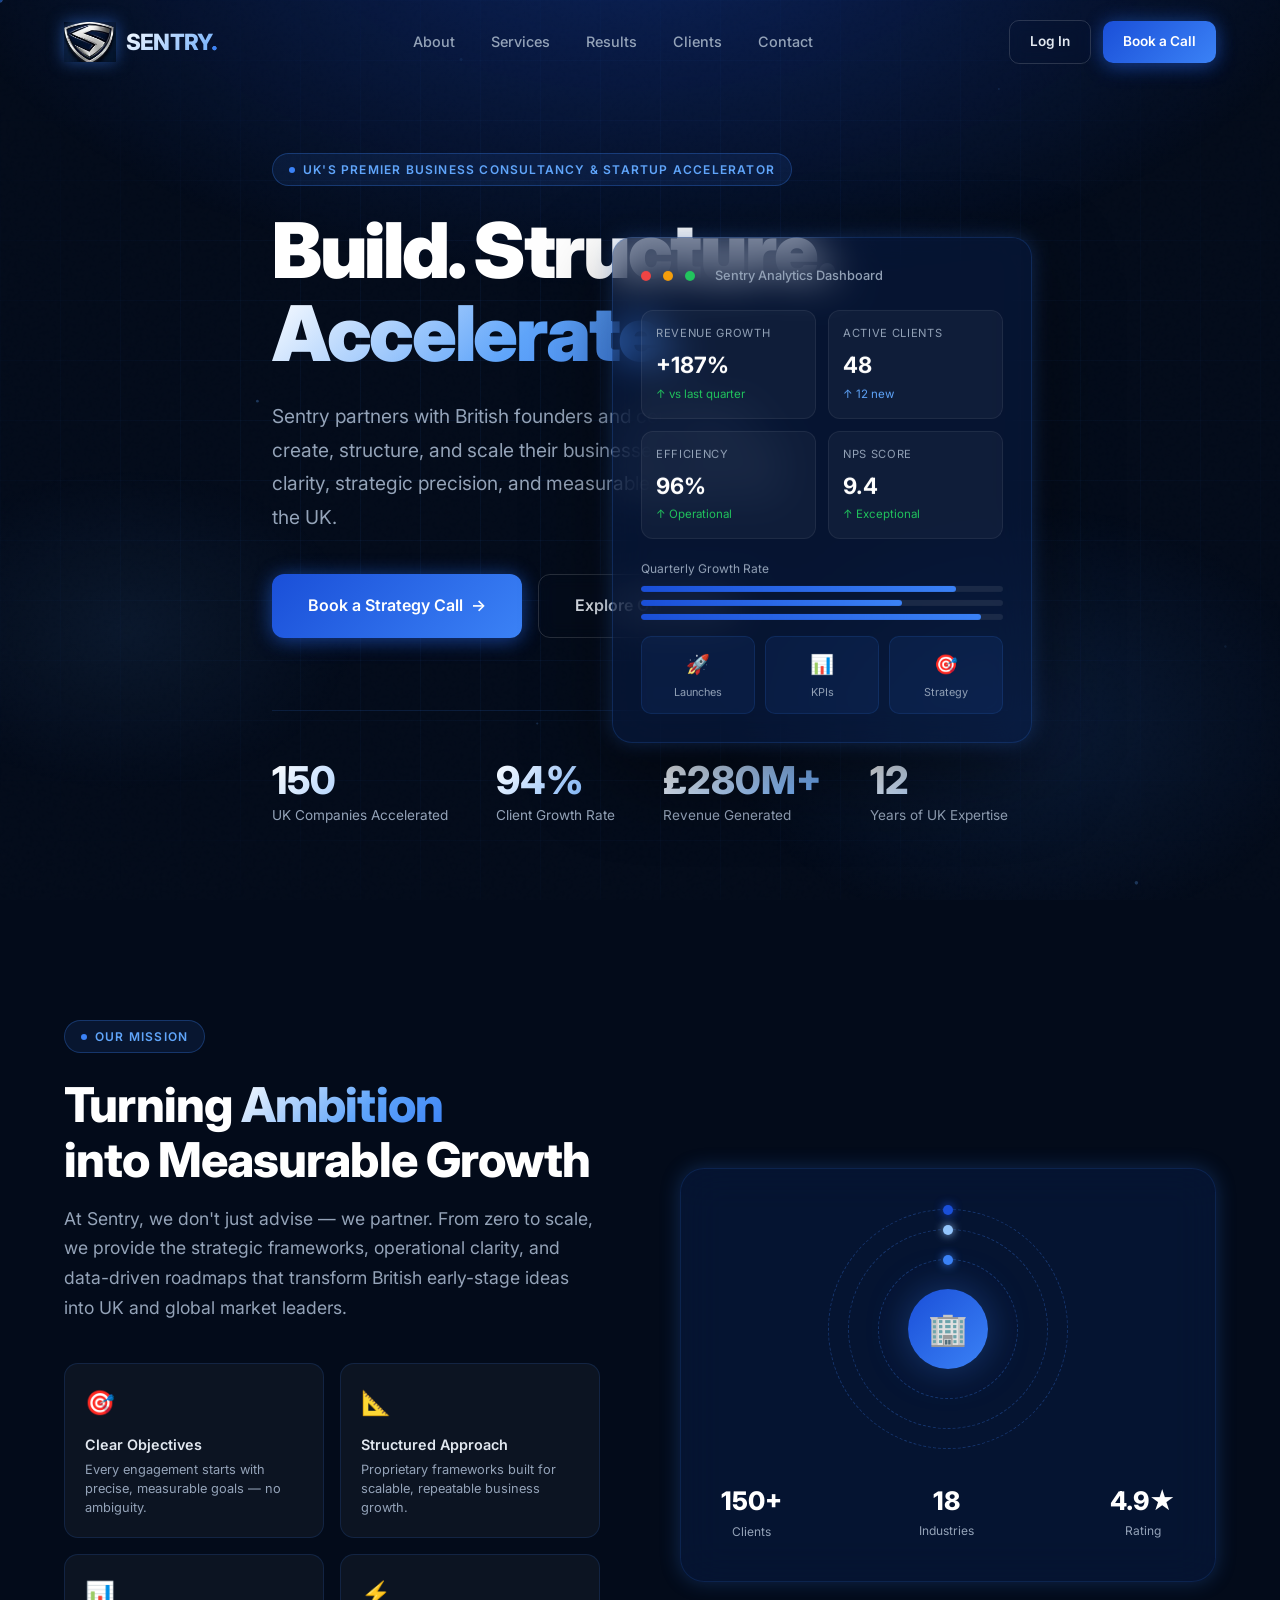
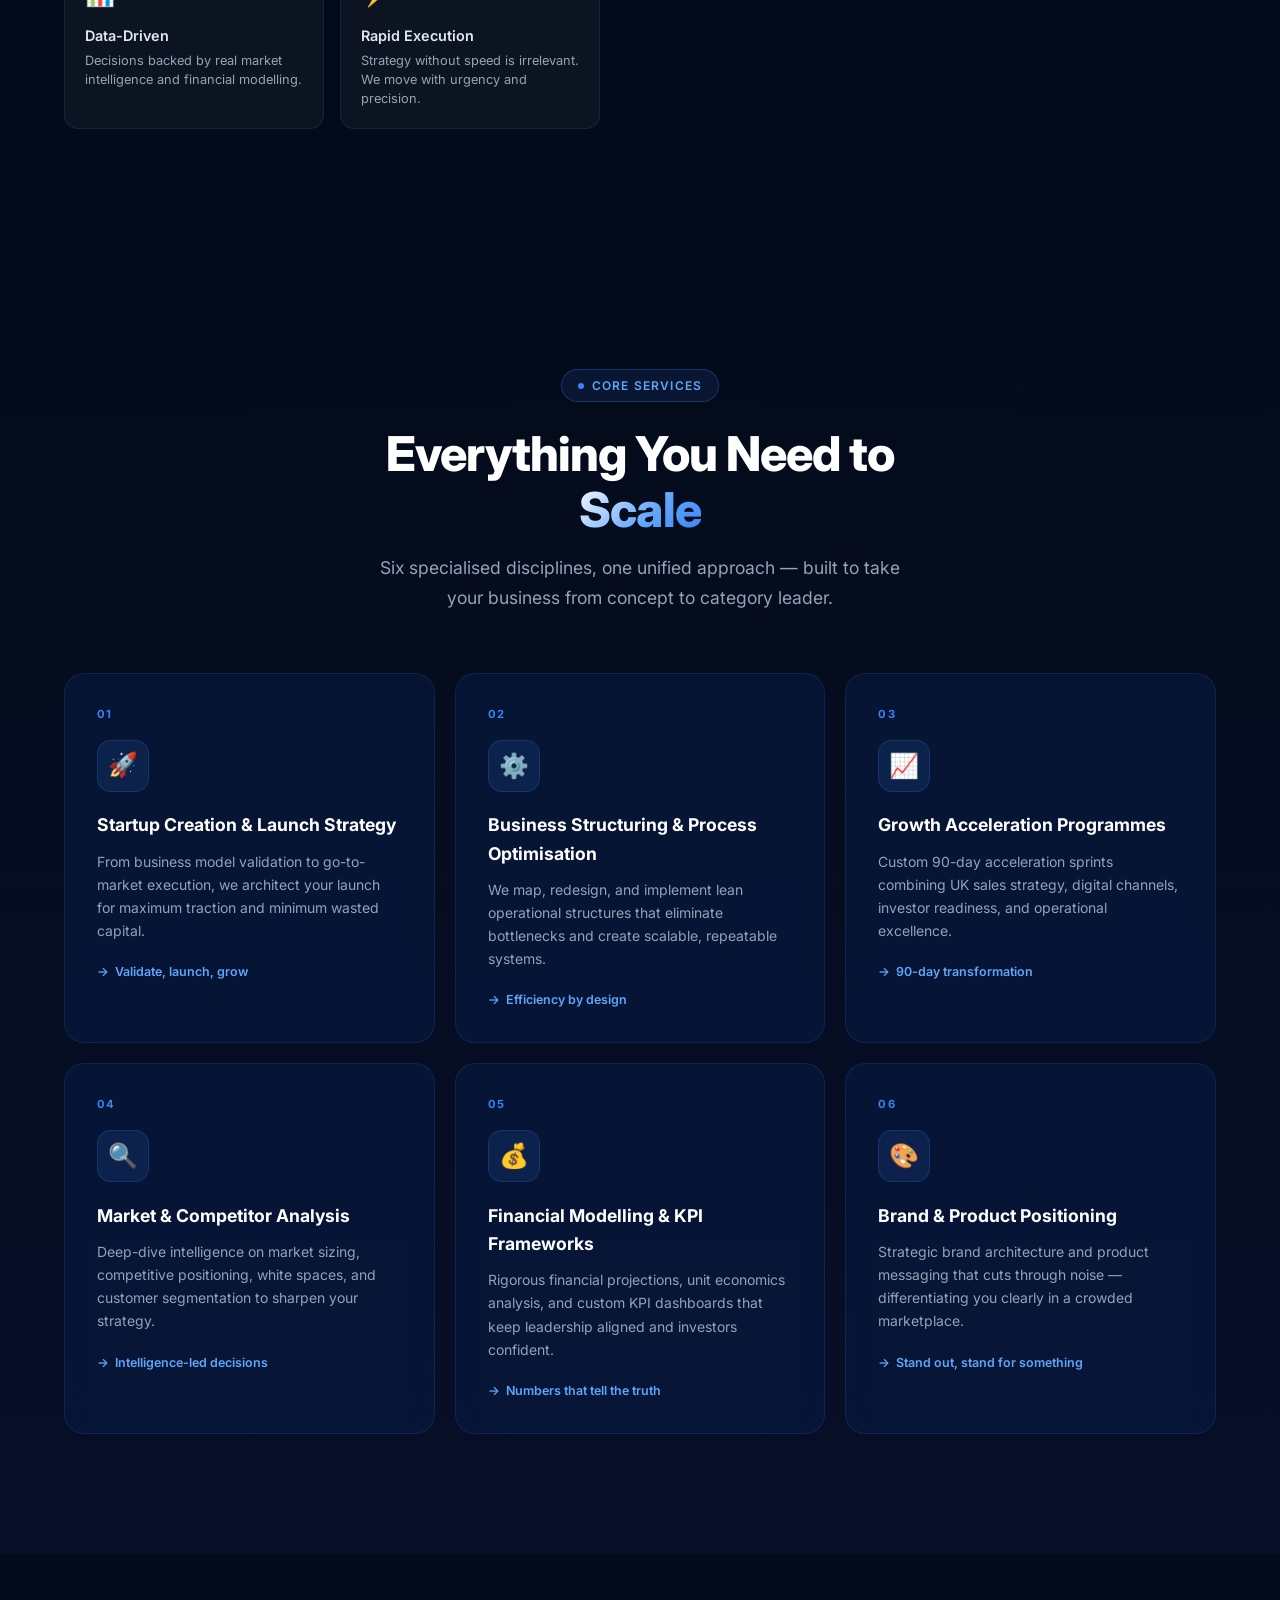
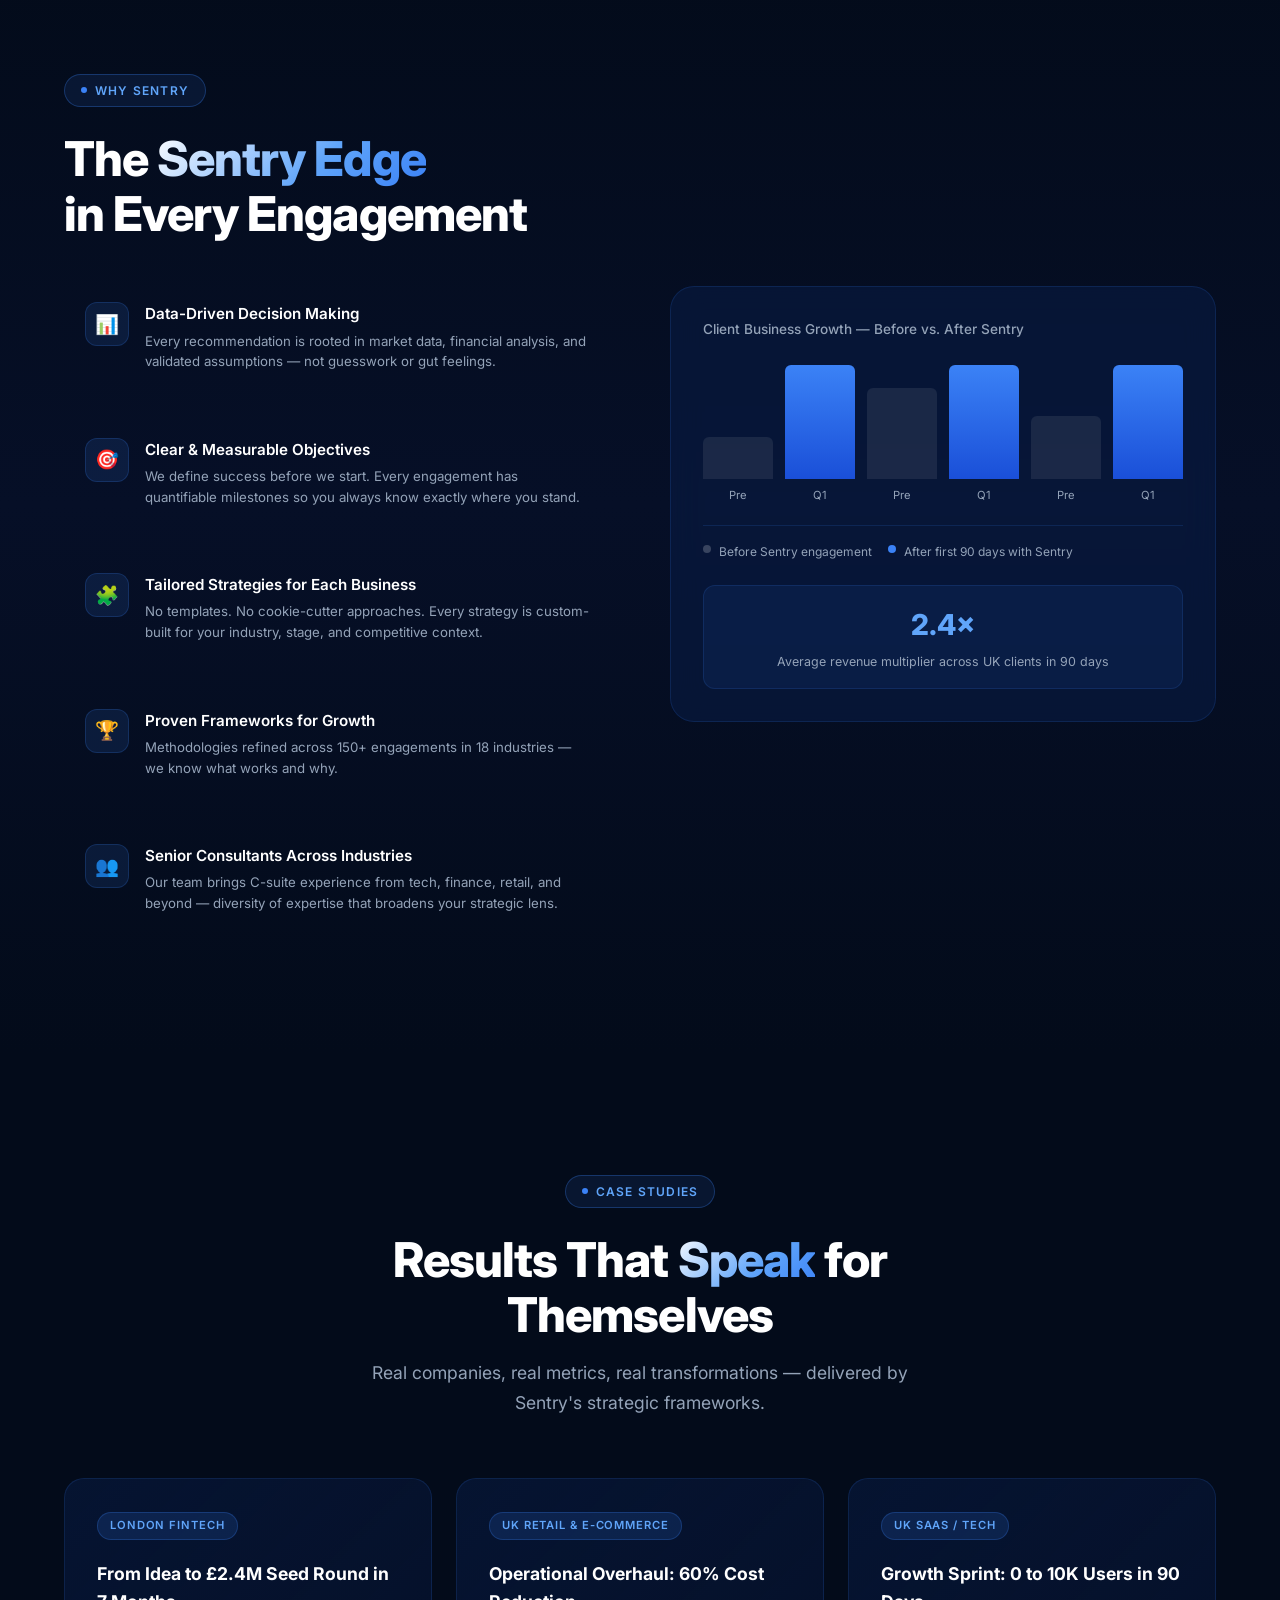
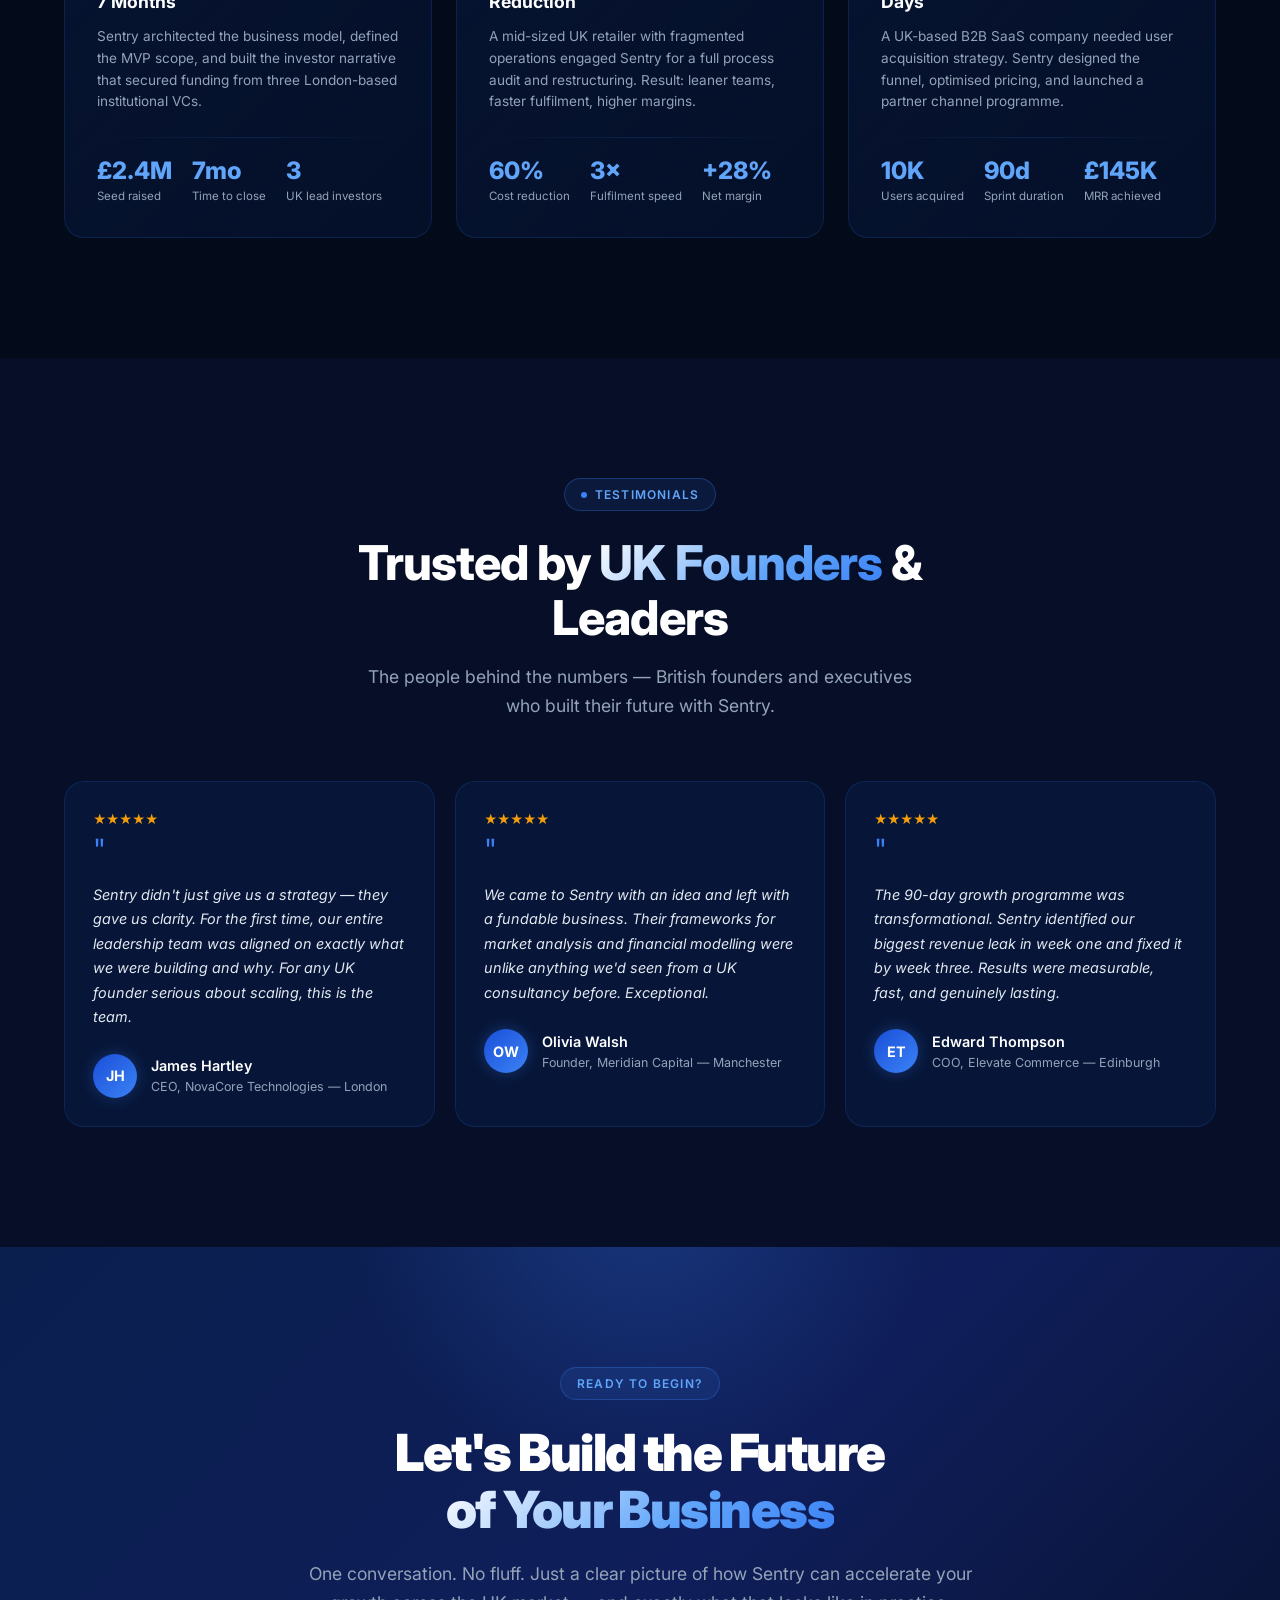
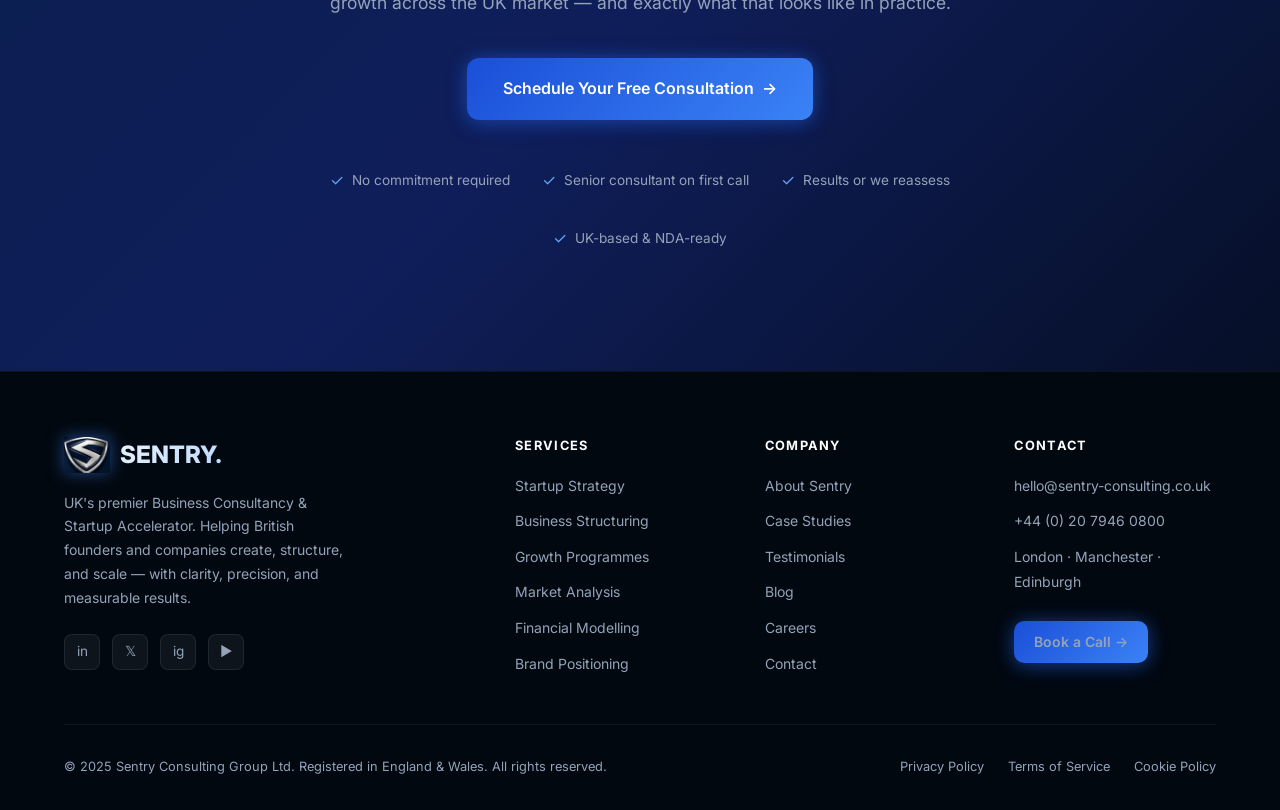
==== index.html @ f466596f "Initial commit - Sentry landing page" ====
<!DOCTYPE html>
<html lang="en-GB">
<head>
  <meta charset="UTF-8" />
  <meta name="viewport" content="width=device-width, initial-scale=1.0" />
  <title>Sentry — Business Consultancy & Startup Acceleration | London, UK</title>
  <meta name="description" content="Sentry is the UK's premier business consultancy and startup acceleration firm. We help British founders and companies create, structure, and scale — with clarity, precision, and measurable results." />

  <!-- Fonts -->
  <link rel="preconnect" href="https://fonts.googleapis.com" />
  <link rel="preconnect" href="https://fonts.gstatic.com" crossorigin />
  <link href="https://fonts.googleapis.com/css2?family=Inter:wght@300;400;500;600;700;800;900&display=swap" rel="stylesheet" />

  <!-- Styles -->
  <link rel="stylesheet" href="assets/css/styles.css" />
</head>
<body>

  <!-- Particle Canvas -->
  <canvas id="particle-canvas"></canvas>

  <!-- ─── NAV ─────────────────────────────────────────────── -->
  <nav id="navbar">
    <div class="nav-inner">
      <a href="#" class="nav-logo">
        <img src="imagen/logo.png" alt="Sentry Logo" />
        <span class="nav-logo-text">SENTRY<span>.</span></span>
      </a>
      <ul class="nav-links">
        <li><a href="#about">About</a></li>
        <li><a href="#services">Services</a></li>
        <li><a href="#cases">Results</a></li>
        <li><a href="#testimonials">Clients</a></li>
        <li><a href="#contact">Contact</a></li>
      </ul>
      <div class="nav-cta">
        <a href="#contact" class="btn btn-sm btn-outline">Log In</a>
        <a href="#contact" class="btn btn-sm btn-primary">Book a Call</a>
      </div>
      <button class="hamburger" id="hamburger" aria-label="Menu" aria-expanded="false">
        <span></span><span></span><span></span>
      </button>
    </div>
  </nav>

  <!-- ─── HERO ─────────────────────────────────────────────── -->
  <section class="hero" id="home">
    <div class="hero-bg"></div>
    <div class="hero-grid"></div>
    <div class="container">
      <div class="hero-content">
        <div class="tag">UK's Premier Business Consultancy & Startup Accelerator</div>
        <h1 class="hero-headline">
          Build. Structure.<br />
          <span class="gradient-text">Accelerate.</span>
        </h1>
        <p class="hero-sub">
          Sentry partners with British founders and companies to create, structure, and scale their businesses — delivering clarity, strategic precision, and measurable results across the UK.
        </p>
        <div class="hero-cta">
          <a href="#contact" class="btn btn-primary btn-lg">
            <span>Book a Strategy Call</span>
            <span>→</span>
          </a>
          <a href="#services" class="btn btn-outline btn-lg">Explore Our Services</a>
        </div>
        <div class="hero-metrics">
          <div class="metric-item">
            <div class="metric-value" data-target="150">0</div>
            <div class="metric-label">UK Companies Accelerated</div>
          </div>
          <div class="metric-item">
            <div class="metric-value" data-target="94" data-suffix="%">0%</div>
            <div class="metric-label">Client Growth Rate</div>
          </div>
          <div class="metric-item">
            <div class="metric-value" data-prefix="£" data-target="280" data-suffix="M+">£0M+</div>
            <div class="metric-label">Revenue Generated</div>
          </div>
          <div class="metric-item">
            <div class="metric-value" data-target="12">0</div>
            <div class="metric-label">Years of UK Expertise</div>
          </div>
        </div>
      </div>

      <!-- Floating Dashboard Card -->
      <div class="hero-visual">
        <div class="hero-card">
          <div class="hc-header">
            <div class="hc-dot red"></div>
            <div class="hc-dot yellow"></div>
            <div class="hc-dot green"></div>
            <span class="hc-title">Sentry Analytics Dashboard</span>
          </div>
          <div class="hc-kpis">
            <div class="kpi-box">
              <div class="kpi-label">Revenue Growth</div>
              <div class="kpi-val">+187%</div>
              <div class="kpi-change">↑ vs last quarter</div>
            </div>
            <div class="kpi-box">
              <div class="kpi-label">Active Clients</div>
              <div class="kpi-val">48</div>
              <div class="kpi-change kpi-change--blue">↑ 12 new</div>
            </div>
            <div class="kpi-box">
              <div class="kpi-label">Efficiency</div>
              <div class="kpi-val">96%</div>
              <div class="kpi-change">↑ Operational</div>
            </div>
            <div class="kpi-box">
              <div class="kpi-label">NPS Score</div>
              <div class="kpi-val">9.4</div>
              <div class="kpi-change">↑ Exceptional</div>
            </div>
          </div>
          <div class="hc-bar-label">Quarterly Growth Rate</div>
          <div class="bar-track"><div class="bar-fill" style="--bar-w:87%"></div></div>
          <div class="bar-track"><div class="bar-fill" style="--bar-w:72%;--bar-delay:.3s"></div></div>
          <div class="bar-track"><div class="bar-fill" style="--bar-w:94%;--bar-delay:.6s"></div></div>
          <div class="hc-small-cards">
            <div class="hc-small-card">
              <div class="hsc-icon">🚀</div>
              <div class="hsc-label">Launches</div>
            </div>
            <div class="hc-small-card">
              <div class="hsc-icon">📊</div>
              <div class="hsc-label">KPIs</div>
            </div>
            <div class="hc-small-card">
              <div class="hsc-icon">🎯</div>
              <div class="hsc-label">Strategy</div>
            </div>
          </div>
        </div>
      </div>
    </div>
  </section>

  <!-- ─── ABOUT ─────────────────────────────────────────────── -->
  <section class="section" id="about">
    <div class="container">
      <div class="about-grid">
        <div>
          <div class="tag reveal">Our Mission</div>
          <h2 class="section-title reveal">Turning <span class="gradient-text">Ambition</span><br />into Measurable Growth</h2>
          <p class="section-sub reveal">
            At Sentry, we don't just advise — we partner. From zero to scale, we provide the strategic frameworks, operational clarity, and data-driven roadmaps that transform British early-stage ideas into UK and global market leaders.
          </p>
          <div class="about-features reveal">
            <div class="feat-card">
              <div class="feat-icon">🎯</div>
              <div class="feat-title">Clear Objectives</div>
              <div class="feat-desc">Every engagement starts with precise, measurable goals — no ambiguity.</div>
            </div>
            <div class="feat-card">
              <div class="feat-icon">📐</div>
              <div class="feat-title">Structured Approach</div>
              <div class="feat-desc">Proprietary frameworks built for scalable, repeatable business growth.</div>
            </div>
            <div class="feat-card">
              <div class="feat-icon">📊</div>
              <div class="feat-title">Data-Driven</div>
              <div class="feat-desc">Decisions backed by real market intelligence and financial modelling.</div>
            </div>
            <div class="feat-card">
              <div class="feat-icon">⚡</div>
              <div class="feat-title">Rapid Execution</div>
              <div class="feat-desc">Strategy without speed is irrelevant. We move with urgency and precision.</div>
            </div>
          </div>
        </div>
        <div class="about-visual reveal">
          <div class="about-big-card">
            <div class="orbit-wrapper">
              <div class="orbit-center">🏢</div>
              <div class="orbit-ring"><div class="orbit-dot"></div></div>
              <div class="orbit-ring"><div class="orbit-dot orbit-dot--accent"></div></div>
              <div class="orbit-ring"><div class="orbit-dot orbit-dot--dark"></div></div>
            </div>
            <div class="orbit-stat">
              <div class="os-item"><div class="os-val">150+</div><div class="os-label">Clients</div></div>
              <div class="os-item"><div class="os-val">18</div><div class="os-label">Industries</div></div>
              <div class="os-item"><div class="os-val">4.9★</div><div class="os-label">Rating</div></div>
            </div>
          </div>
        </div>
      </div>
    </div>
  </section>

  <!-- ─── SERVICES ──────────────────────────────────────────── -->
  <section class="section section--gradient" id="services">
    <div class="container">
      <div class="section-header">
        <div class="tag reveal">Core Services</div>
        <h2 class="section-title reveal">Everything You Need to <span class="gradient-text">Scale</span></h2>
        <p class="section-sub section-sub--center reveal">Six specialised disciplines, one unified approach — built to take your business from concept to category leader.</p>
      </div>
      <div class="services-grid">
        <div class="service-card reveal">
          <div class="sc-number">01</div>
          <div class="sc-icon">🚀</div>
          <div class="sc-title">Startup Creation & Launch Strategy</div>
          <div class="sc-desc">From business model validation to go-to-market execution, we architect your launch for maximum traction and minimum wasted capital.</div>
          <div class="sc-value">Validate, launch, grow</div>
        </div>
        <div class="service-card reveal">
          <div class="sc-number">02</div>
          <div class="sc-icon">⚙️</div>
          <div class="sc-title">Business Structuring & Process Optimisation</div>
          <div class="sc-desc">We map, redesign, and implement lean operational structures that eliminate bottlenecks and create scalable, repeatable systems.</div>
          <div class="sc-value">Efficiency by design</div>
        </div>
        <div class="service-card reveal">
          <div class="sc-number">03</div>
          <div class="sc-icon">📈</div>
          <div class="sc-title">Growth Acceleration Programmes</div>
          <div class="sc-desc">Custom 90-day acceleration sprints combining UK sales strategy, digital channels, investor readiness, and operational excellence.</div>
          <div class="sc-value">90-day transformation</div>
        </div>
        <div class="service-card reveal">
          <div class="sc-number">04</div>
          <div class="sc-icon">🔍</div>
          <div class="sc-title">Market & Competitor Analysis</div>
          <div class="sc-desc">Deep-dive intelligence on market sizing, competitive positioning, white spaces, and customer segmentation to sharpen your strategy.</div>
          <div class="sc-value">Intelligence-led decisions</div>
        </div>
        <div class="service-card reveal">
          <div class="sc-number">05</div>
          <div class="sc-icon">💰</div>
          <div class="sc-title">Financial Modelling & KPI Frameworks</div>
          <div class="sc-desc">Rigorous financial projections, unit economics analysis, and custom KPI dashboards that keep leadership aligned and investors confident.</div>
          <div class="sc-value">Numbers that tell the truth</div>
        </div>
        <div class="service-card reveal">
          <div class="sc-number">06</div>
          <div class="sc-icon">🎨</div>
          <div class="sc-title">Brand & Product Positioning</div>
          <div class="sc-desc">Strategic brand architecture and product messaging that cuts through noise — differentiating you clearly in a crowded marketplace.</div>
          <div class="sc-value">Stand out, stand for something</div>
        </div>
      </div>
    </div>
  </section>

  <!-- ─── WHY SENTRY ────────────────────────────────────────── -->
  <section class="section why" id="why">
    <div class="container">
      <div class="why-grid">
        <div>
          <div class="tag reveal">Why Sentry</div>
          <h2 class="section-title reveal">The <span class="gradient-text">Sentry Edge</span><br />in Every Engagement</h2>
          <div class="why-points">
            <div class="why-point reveal">
              <div class="wp-icon">📊</div>
              <div>
                <div class="wp-title">Data-Driven Decision Making</div>
                <div class="wp-desc">Every recommendation is rooted in market data, financial analysis, and validated assumptions — not guesswork or gut feelings.</div>
              </div>
            </div>
            <div class="why-point reveal">
              <div class="wp-icon">🎯</div>
              <div>
                <div class="wp-title">Clear & Measurable Objectives</div>
                <div class="wp-desc">We define success before we start. Every engagement has quantifiable milestones so you always know exactly where you stand.</div>
              </div>
            </div>
            <div class="why-point reveal">
              <div class="wp-icon">🧩</div>
              <div>
                <div class="wp-title">Tailored Strategies for Each Business</div>
                <div class="wp-desc">No templates. No cookie-cutter approaches. Every strategy is custom-built for your industry, stage, and competitive context.</div>
              </div>
            </div>
            <div class="why-point reveal">
              <div class="wp-icon">🏆</div>
              <div>
                <div class="wp-title">Proven Frameworks for Growth</div>
                <div class="wp-desc">Methodologies refined across 150+ engagements in 18 industries — we know what works and why.</div>
              </div>
            </div>
            <div class="why-point reveal">
              <div class="wp-icon">👥</div>
              <div>
                <div class="wp-title">Senior Consultants Across Industries</div>
                <div class="wp-desc">Our team brings C-suite experience from tech, finance, retail, and beyond — diversity of expertise that broadens your strategic lens.</div>
              </div>
            </div>
          </div>
        </div>
        <div class="reveal">
          <div class="why-chart">
            <div class="chart-title">Client Business Growth — Before vs. After Sentry</div>
            <div class="chart-bars">
              <div class="c-bar-wrap">
                <div class="c-bar c-bar--pre" style="--bar-h:30%"></div>
                <div class="c-bar-label">Pre</div>
              </div>
              <div class="c-bar-wrap">
                <div class="c-bar" style="--bar-h:82%;--bar-delay:.1s"></div>
                <div class="c-bar-label">Q1</div>
              </div>
              <div class="c-bar-wrap">
                <div class="c-bar c-bar--pre" style="--bar-h:65%"></div>
                <div class="c-bar-label">Pre</div>
              </div>
              <div class="c-bar-wrap">
                <div class="c-bar" style="--bar-h:95%;--bar-delay:.2s"></div>
                <div class="c-bar-label">Q1</div>
              </div>
              <div class="c-bar-wrap">
                <div class="c-bar c-bar--pre" style="--bar-h:45%"></div>
                <div class="c-bar-label">Pre</div>
              </div>
              <div class="c-bar-wrap">
                <div class="c-bar" style="--bar-h:88%;--bar-delay:.3s"></div>
                <div class="c-bar-label">Q1</div>
              </div>
            </div>
            <div class="chart-legend">
              <div class="chart-legend-item">
                <div class="legend-dot legend-dot--muted"></div>
                <div class="legend-text">Before Sentry engagement</div>
              </div>
              <div class="chart-legend-item">
                <div class="legend-dot"></div>
                <div class="legend-text">After first 90 days with Sentry</div>
              </div>
            </div>
            <div class="why-multiplier">
              <div class="why-multiplier__value">2.4×</div>
              <div class="why-multiplier__label">Average revenue multiplier across UK clients in 90 days</div>
            </div>
          </div>
        </div>
      </div>
    </div>
  </section>

  <!-- ─── CASE STUDIES ──────────────────────────────────────── -->
  <section class="section" id="cases">
    <div class="container">
      <div class="section-header">
        <div class="tag reveal">Case Studies</div>
        <h2 class="section-title reveal">Results That <span class="gradient-text">Speak</span> for Themselves</h2>
        <p class="section-sub section-sub--center reveal">Real companies, real metrics, real transformations — delivered by Sentry's strategic frameworks.</p>
      </div>
      <div class="cases-grid">
        <div class="case-card reveal">
          <div class="case-tag">London FinTech</div>
          <div class="case-title">From Idea to £2.4M Seed Round in 7 Months</div>
          <div class="case-desc">Sentry architected the business model, defined the MVP scope, and built the investor narrative that secured funding from three London-based institutional VCs.</div>
          <div class="case-divider"></div>
          <div class="case-metrics">
            <div class="cm-item"><div class="cm-val">£2.4M</div><div class="cm-label">Seed raised</div></div>
            <div class="cm-item"><div class="cm-val">7mo</div><div class="cm-label">Time to close</div></div>
            <div class="cm-item"><div class="cm-val">3</div><div class="cm-label">UK lead investors</div></div>
          </div>
        </div>
        <div class="case-card reveal">
          <div class="case-tag">UK Retail & E-Commerce</div>
          <div class="case-title">Operational Overhaul: 60% Cost Reduction</div>
          <div class="case-desc">A mid-sized UK retailer with fragmented operations engaged Sentry for a full process audit and restructuring. Result: leaner teams, faster fulfilment, higher margins.</div>
          <div class="case-divider"></div>
          <div class="case-metrics">
            <div class="cm-item"><div class="cm-val">60%</div><div class="cm-label">Cost reduction</div></div>
            <div class="cm-item"><div class="cm-val">3×</div><div class="cm-label">Fulfilment speed</div></div>
            <div class="cm-item"><div class="cm-val">+28%</div><div class="cm-label">Net margin</div></div>
          </div>
        </div>
        <div class="case-card reveal">
          <div class="case-tag">UK SaaS / Tech</div>
          <div class="case-title">Growth Sprint: 0 to 10K Users in 90 Days</div>
          <div class="case-desc">A UK-based B2B SaaS company needed user acquisition strategy. Sentry designed the funnel, optimised pricing, and launched a partner channel programme.</div>
          <div class="case-divider"></div>
          <div class="case-metrics">
            <div class="cm-item"><div class="cm-val">10K</div><div class="cm-label">Users acquired</div></div>
            <div class="cm-item"><div class="cm-val">90d</div><div class="cm-label">Sprint duration</div></div>
            <div class="cm-item"><div class="cm-val">£145K</div><div class="cm-label">MRR achieved</div></div>
          </div>
        </div>
      </div>
    </div>
  </section>

  <!-- ─── TESTIMONIALS ──────────────────────────────────────── -->
  <section class="section testi" id="testimonials">
    <div class="container">
      <div class="section-header">
        <div class="tag reveal">Testimonials</div>
        <h2 class="section-title reveal">Trusted by <span class="gradient-text">UK Founders</span> & Leaders</h2>
        <p class="section-sub section-sub--center reveal">The people behind the numbers — British founders and executives who built their future with Sentry.</p>
      </div>
      <div class="testi-grid">
        <div class="testi-card reveal">
          <div class="testi-stars">★★★★★</div>
          <div class="testi-quote">"</div>
          <div class="testi-text">Sentry didn't just give us a strategy — they gave us clarity. For the first time, our entire leadership team was aligned on exactly what we were building and why. For any UK founder serious about scaling, this is the team.</div>
          <div class="testi-author">
            <div class="ta-avatar">JH</div>
            <div>
              <div class="ta-name">James Hartley</div>
              <div class="ta-role">CEO, NovaCore Technologies — London</div>
            </div>
          </div>
        </div>
        <div class="testi-card reveal">
          <div class="testi-stars">★★★★★</div>
          <div class="testi-quote">"</div>
          <div class="testi-text">We came to Sentry with an idea and left with a fundable business. Their frameworks for market analysis and financial modelling were unlike anything we'd seen from a UK consultancy before. Exceptional.</div>
          <div class="testi-author">
            <div class="ta-avatar">OW</div>
            <div>
              <div class="ta-name">Olivia Walsh</div>
              <div class="ta-role">Founder, Meridian Capital — Manchester</div>
            </div>
          </div>
        </div>
        <div class="testi-card reveal">
          <div class="testi-stars">★★★★★</div>
          <div class="testi-quote">"</div>
          <div class="testi-text">The 90-day growth programme was transformational. Sentry identified our biggest revenue leak in week one and fixed it by week three. Results were measurable, fast, and genuinely lasting.</div>
          <div class="testi-author">
            <div class="ta-avatar">ET</div>
            <div>
              <div class="ta-name">Edward Thompson</div>
              <div class="ta-role">COO, Elevate Commerce — Edinburgh</div>
            </div>
          </div>
        </div>
      </div>
    </div>
  </section>

  <!-- ─── CTA ───────────────────────────────────────────────── -->
  <section class="cta-section" id="contact">
    <div class="cta-bg"></div>
    <div class="cta-glow"></div>
    <div class="container">
      <div class="cta-content reveal">
        <div class="tag cta-tag">Ready to Begin?</div>
        <h2 class="cta-headline">
          Let's Build the Future<br />
          <span class="gradient-text">of Your Business</span>
        </h2>
        <p class="cta-sub">One conversation. No fluff. Just a clear picture of how Sentry can accelerate your growth across the UK market — and exactly what that looks like in practice.</p>
        <a href="mailto:hello@sentry-consulting.co.uk" class="btn btn-primary btn-lg">
          Schedule Your Free Consultation &nbsp;→
        </a>
        <div class="cta-trust">
          <div class="trust-item"><span>✓</span><span>No commitment required</span></div>
          <div class="trust-item"><span>✓</span><span>Senior consultant on first call</span></div>
          <div class="trust-item"><span>✓</span><span>Results or we reassess</span></div>
          <div class="trust-item"><span>✓</span><span>UK-based & NDA-ready</span></div>
        </div>
      </div>
    </div>
  </section>

  <!-- ─── FOOTER ────────────────────────────────────────────── -->
  <footer>
    <div class="container">
      <div class="footer-grid">
        <div class="footer-brand">
          <div class="footer-logo">
            <img src="imagen/logo.png" alt="Sentry" />
            SENTRY.
          </div>
          <p class="footer-desc">UK's premier Business Consultancy & Startup Accelerator. Helping British founders and companies create, structure, and scale — with clarity, precision, and measurable results.</p>
          <div class="footer-socials">
            <a class="social-btn" title="LinkedIn">in</a>
            <a class="social-btn" title="Twitter">𝕏</a>
            <a class="social-btn" title="Instagram">ig</a>
            <a class="social-btn" title="YouTube">▶</a>
          </div>
        </div>
        <div>
          <div class="footer-col-title">Services</div>
          <ul class="footer-links">
            <li><a href="#services">Startup Strategy</a></li>
            <li><a href="#services">Business Structuring</a></li>
            <li><a href="#services">Growth Programmes</a></li>
            <li><a href="#services">Market Analysis</a></li>
            <li><a href="#services">Financial Modelling</a></li>
            <li><a href="#services">Brand Positioning</a></li>
          </ul>
        </div>
        <div>
          <div class="footer-col-title">Company</div>
          <ul class="footer-links">
            <li><a href="#about">About Sentry</a></li>
            <li><a href="#cases">Case Studies</a></li>
            <li><a href="#testimonials">Testimonials</a></li>
            <li><a href="#">Blog</a></li>
            <li><a href="#">Careers</a></li>
            <li><a href="#contact">Contact</a></li>
          </ul>
        </div>
        <div>
          <div class="footer-col-title">Contact</div>
          <ul class="footer-links">
            <li><a href="mailto:hello@sentry-consulting.co.uk">hello@sentry-consulting.co.uk</a></li>
            <li><a href="tel:+442079460800">+44 (0) 20 7946 0800</a></li>
            <li><a href="#">London · Manchester · Edinburgh</a></li>
            <li class="footer-cta-item">
              <a href="#contact" class="btn btn-sm btn-primary">Book a Call →</a>
            </li>
          </ul>
        </div>
      </div>
      <div class="footer-bottom">
        <div>© 2025 Sentry Consulting Group Ltd. Registered in England & Wales. All rights reserved.</div>
        <div class="footer-legal">
          <a href="#">Privacy Policy</a>
          <a href="#">Terms of Service</a>
          <a href="#">Cookie Policy</a>
        </div>
      </div>
    </div>
  </footer>

  <!-- Scripts -->
  <script src="assets/js/main.js"></script>
</body>
</html>
---- assets/css/styles.css ----
/* ============================================================
   SENTRY — Business Consultancy & Startup Acceleration
   Stylesheet · assets/css/styles.css
   ============================================================ */

/* ─── 1. Custom Properties ────────────────────────────────── */
:root {
  --blue-deep:    #030b1a;
  --blue-dark:    #060f27;
  --blue-mid:     #0a1f4e;
  --blue-primary: #1a4fd8;
  --blue-electric:#3b82f6;
  --blue-glow:    #60a5fa;
  --blue-accent:  #93c5fd;
  --silver:       #e2e8f0;
  --silver-light: #f1f5f9;
  --white:        #ffffff;
  --text-muted:   #94a3b8;
  --border:       rgba(59, 130, 246, .15);
  --card-bg:      rgba(10, 31, 78, .45);
  --glass:        rgba(255, 255, 255, .04);
  --glow-sm:      0 0 20px rgba(59, 130, 246, .25);
  --glow-md:      0 0 40px rgba(59, 130, 246, .35);
  --glow-lg:      0 0 80px rgba(59, 130, 246, .4);
}

/* ─── 2. Reset & Base ─────────────────────────────────────── */
*,
*::before,
*::after {
  box-sizing: border-box;
  margin: 0;
  padding: 0;
}

html {
  scroll-behavior: smooth;
}

body {
  font-family: 'Inter', sans-serif;
  background: var(--blue-deep);
  color: var(--white);
  overflow-x: hidden;
  line-height: 1.6;
}

/* Noise texture overlay */
body::before {
  content: '';
  position: fixed;
  inset: 0;
  background-image: url("data:image/svg+xml,%3Csvg viewBox='0 0 256 256' xmlns='http://www.w3.org/2000/svg'%3E%3Cfilter id='noise'%3E%3CfeTurbulence type='fractalNoise' baseFrequency='0.9' numOctaves='4' stitchTiles='stitch'/%3E%3C/filter%3E%3Crect width='100%25' height='100%25' filter='url(%23noise)' opacity='0.04'/%3E%3C/svg%3E");
  pointer-events: none;
  z-index: 1;
  opacity: .4;
}

/* ─── 3. Scrollbar ────────────────────────────────────────── */
::-webkit-scrollbar       { width: 6px; }
::-webkit-scrollbar-track { background: var(--blue-deep); }
::-webkit-scrollbar-thumb { background: var(--blue-primary); border-radius: 3px; }

/* ─── 4. Canvas Particles ─────────────────────────────────── */
#particle-canvas {
  position: fixed;
  top: 0;
  left: 0;
  width: 100%;
  height: 100%;
  pointer-events: none;
  z-index: 0;
  opacity: .5;
}

/* ─── 5. Layout Utilities ─────────────────────────────────── */
.container {
  max-width: 1200px;
  margin: 0 auto;
  padding: 0 24px;
  position: relative;
  z-index: 2;
}

.section {
  padding: 120px 0;
}

.section--gradient {
  background: linear-gradient(180deg, var(--blue-deep) 0%, var(--blue-dark) 100%);
}

/* Section header block (centred intro above grids) */
.section-header {
  text-align: center;
  max-width: 580px;
  margin: 0 auto;
}

/* ─── 6. Typography Utilities ─────────────────────────────── */
.section-title {
  font-size: clamp(2rem, 4vw, 3rem);
  font-weight: 800;
  line-height: 1.15;
  letter-spacing: -.02em;
  margin-bottom: 16px;
}

.gradient-text {
  background: linear-gradient(135deg, #fff 0%, var(--blue-glow) 60%, var(--blue-electric) 100%);
  -webkit-background-clip: text;
  -webkit-text-fill-color: transparent;
  background-clip: text;
}

.section-sub {
  font-size: 1.1rem;
  color: var(--text-muted);
  max-width: 560px;
  line-height: 1.7;
}

.section-sub--center {
  margin: 0 auto;
}

/* ─── 7. Tag Badge ────────────────────────────────────────── */
.tag {
  display: inline-flex;
  align-items: center;
  gap: 8px;
  background: rgba(59, 130, 246, .1);
  border: 1px solid rgba(59, 130, 246, .3);
  color: var(--blue-glow);
  font-size: .75rem;
  font-weight: 600;
  letter-spacing: .1em;
  text-transform: uppercase;
  padding: 6px 16px;
  border-radius: 999px;
  margin-bottom: 24px;
}

.tag::before {
  content: '';
  width: 6px;
  height: 6px;
  background: var(--blue-electric);
  border-radius: 50%;
  animation: pulse-dot 2s infinite;
}

/* CTA section tag (centred) */
.cta-tag {
  display: block;
  margin: 0 auto 24px;
  width: fit-content;
}

/* ─── 8. Buttons ──────────────────────────────────────────── */
.btn {
  display: inline-flex;
  align-items: center;
  gap: 8px;
  padding: 14px 28px;
  border-radius: 10px;
  font-size: .95rem;
  font-weight: 600;
  cursor: pointer;
  transition: all .3s ease;
  text-decoration: none;
  border: none;
}

.btn-primary {
  background: linear-gradient(135deg, var(--blue-primary), var(--blue-electric));
  color: #fff;
  box-shadow: var(--glow-sm), 0 4px 20px rgba(26, 79, 216, .4);
}

.btn-primary:hover {
  transform: translateY(-2px);
  box-shadow: var(--glow-md), 0 8px 30px rgba(26, 79, 216, .6);
}

.btn-outline {
  background: transparent;
  color: var(--silver);
  border: 1px solid rgba(255, 255, 255, .15);
  backdrop-filter: blur(8px);
}

.btn-outline:hover {
  border-color: var(--blue-electric);
  color: var(--blue-glow);
  background: rgba(59, 130, 246, .08);
  transform: translateY(-2px);
}

.btn-lg {
  padding: 18px 36px;
  font-size: 1rem;
  border-radius: 12px;
}

.btn-sm {
  padding: 10px 20px;
  font-size: .85rem;
}

/* ─── 9. Navigation ───────────────────────────────────────── */
nav {
  position: fixed;
  top: 0;
  left: 0;
  right: 0;
  z-index: 100;
  padding: 20px 0;
  transition: all .4s ease;
}

nav.scrolled {
  background: rgba(3, 11, 26, .85);
  backdrop-filter: blur(20px);
  border-bottom: 1px solid var(--border);
  padding: 14px 0;
}

.nav-inner {
  display: flex;
  align-items: center;
  justify-content: space-between;
  max-width: 1200px;
  margin: 0 auto;
  padding: 0 24px;
}

.nav-logo {
  display: flex;
  align-items: center;
  gap: 10px;
  text-decoration: none;
}

.nav-logo img {
  height: 40px;
  width: auto;
  filter: drop-shadow(0 0 8px rgba(59, 130, 246, .5));
  transition: filter .3s;
}

.nav-logo:hover img {
  filter: drop-shadow(0 0 14px rgba(96, 165, 250, .8));
}

.nav-logo-text {
  font-size: 1.4rem;
  font-weight: 800;
  letter-spacing: -.03em;
  background: linear-gradient(135deg, #fff, var(--blue-glow));
  -webkit-background-clip: text;
  -webkit-text-fill-color: transparent;
  background-clip: text;
}

.nav-logo-text span {
  -webkit-text-fill-color: var(--blue-electric);
}

.nav-links {
  display: flex;
  gap: 36px;
  list-style: none;
}

.nav-links a {
  color: var(--text-muted);
  font-size: .9rem;
  font-weight: 500;
  text-decoration: none;
  transition: color .2s;
}

.nav-links a:hover {
  color: var(--white);
}

.nav-cta {
  display: flex;
  gap: 12px;
  align-items: center;
}

.hamburger {
  display: none;
  flex-direction: column;
  gap: 5px;
  cursor: pointer;
  background: none;
  border: none;
}

.hamburger span {
  width: 24px;
  height: 2px;
  background: var(--white);
  border-radius: 2px;
  transition: all .3s;
}

/* ─── 10. Hero Section ────────────────────────────────────── */
.hero {
  min-height: 100vh;
  display: flex;
  align-items: center;
  position: relative;
  overflow: hidden;
  padding-top: 80px;
}

.hero-bg {
  position: absolute;
  inset: 0;
  z-index: 0;
  background:
    radial-gradient(ellipse 80% 60% at 50% -10%, rgba(26, 79, 216, .35) 0%, transparent 70%),
    radial-gradient(ellipse 40% 40% at 80% 80%, rgba(59, 130, 246, .12) 0%, transparent 60%),
    radial-gradient(ellipse 30% 30% at 10% 70%, rgba(96, 165, 250, .08) 0%, transparent 60%);
}

.hero-grid {
  position: absolute;
  inset: 0;
  z-index: 0;
  background-image:
    linear-gradient(rgba(59, 130, 246, .06) 1px, transparent 1px),
    linear-gradient(90deg, rgba(59, 130, 246, .06) 1px, transparent 1px);
  background-size: 60px 60px;
  mask-image: radial-gradient(ellipse 80% 80% at 50% 50%, black 30%, transparent 80%);
}

.hero-content {
  position: relative;
  z-index: 2;
  max-width: 760px;
}

.hero-headline {
  font-size: clamp(2.8rem, 6vw, 5rem);
  font-weight: 900;
  line-height: 1.08;
  letter-spacing: -.03em;
  margin-bottom: 24px;
}

.hero-sub {
  font-size: 1.2rem;
  color: var(--text-muted);
  max-width: 520px;
  line-height: 1.75;
  margin-bottom: 40px;
}

.hero-cta {
  display: flex;
  gap: 16px;
  flex-wrap: wrap;
}

.hero-metrics {
  display: flex;
  gap: 48px;
  margin-top: 72px;
  padding-top: 48px;
  border-top: 1px solid var(--border);
  flex-wrap: wrap;
}

.metric-value {
  font-size: 2.4rem;
  font-weight: 800;
  background: linear-gradient(135deg, #fff 0%, var(--blue-glow) 100%);
  -webkit-background-clip: text;
  -webkit-text-fill-color: transparent;
  background-clip: text;
  line-height: 1.1;
}

.metric-label {
  font-size: .85rem;
  color: var(--text-muted);
  margin-top: 4px;
}

/* ─── 11. Hero Floating Dashboard Card ────────────────────── */
.hero-visual {
  position: absolute;
  right: 0;
  top: 50%;
  transform: translateY(-50%);
  width: 420px;
  z-index: 2;
  animation: float 6s ease-in-out infinite;
}

.hero-card {
  background: var(--card-bg);
  border: 1px solid rgba(59, 130, 246, .2);
  border-radius: 20px;
  padding: 28px;
  backdrop-filter: blur(20px);
  box-shadow: var(--glow-sm), 0 30px 80px rgba(0, 0, 0, .5);
}

.hc-header {
  display: flex;
  align-items: center;
  gap: 12px;
  margin-bottom: 24px;
}

.hc-dot {
  width: 10px;
  height: 10px;
  border-radius: 50%;
}

.hc-dot.red    { background: #ef4444; }
.hc-dot.yellow { background: #f59e0b; }
.hc-dot.green  { background: #22c55e; animation: pulse-green 2s infinite; }

.hc-title {
  font-size: .8rem;
  color: var(--text-muted);
  font-weight: 500;
  margin-left: 8px;
}

.hc-kpis {
  display: grid;
  grid-template-columns: 1fr 1fr;
  gap: 12px;
  margin-bottom: 20px;
}

.kpi-box {
  background: rgba(255, 255, 255, .04);
  border: 1px solid rgba(255, 255, 255, .07);
  border-radius: 12px;
  padding: 14px;
}

.kpi-label {
  font-size: .7rem;
  color: var(--text-muted);
  text-transform: uppercase;
  letter-spacing: .06em;
}

.kpi-val {
  font-size: 1.4rem;
  font-weight: 700;
  color: #fff;
  margin-top: 4px;
}

.kpi-change {
  font-size: .72rem;
  color: #22c55e;
  margin-top: 2px;
}

.kpi-change--blue {
  color: var(--blue-glow);
}

.hc-bar-label {
  font-size: .75rem;
  color: var(--text-muted);
  margin-bottom: 8px;
}

.bar-track {
  height: 6px;
  background: rgba(255, 255, 255, .08);
  border-radius: 99px;
  overflow: hidden;
  margin-bottom: 8px;
}

.bar-fill {
  height: 100%;
  width: var(--bar-w, 100%);
  border-radius: 99px;
  background: linear-gradient(90deg, var(--blue-primary), var(--blue-electric));
  animation: bar-grow 2s ease forwards;
  animation-delay: var(--bar-delay, 0s);
}

.hc-small-cards {
  display: flex;
  gap: 10px;
  margin-top: 16px;
}

.hc-small-card {
  flex: 1;
  background: rgba(59, 130, 246, .08);
  border: 1px solid rgba(59, 130, 246, .15);
  border-radius: 10px;
  padding: 12px;
  text-align: center;
}

.hsc-icon  { font-size: 1.2rem; }
.hsc-label { font-size: .68rem; color: var(--text-muted); margin-top: 4px; }

/* ─── 12. About Section ───────────────────────────────────── */
.about-grid {
  display: grid;
  grid-template-columns: 1fr 1fr;
  gap: 80px;
  align-items: center;
}

.about-features {
  display: grid;
  grid-template-columns: 1fr 1fr;
  gap: 16px;
  margin-top: 40px;
}

.feat-card {
  background: var(--glass);
  border: 1px solid var(--border);
  border-radius: 14px;
  padding: 20px;
  transition: all .3s ease;
}

.feat-card:hover {
  border-color: rgba(59, 130, 246, .4);
  background: rgba(59, 130, 246, .06);
  transform: translateY(-3px);
}

.feat-icon  { font-size: 1.5rem; margin-bottom: 10px; }
.feat-title { font-size: .9rem; font-weight: 600; color: var(--silver); margin-bottom: 4px; }
.feat-desc  { font-size: .8rem; color: var(--text-muted); line-height: 1.5; }

.about-visual {
  position: relative;
}

.about-big-card {
  background: var(--card-bg);
  border: 1px solid var(--border);
  border-radius: 24px;
  padding: 40px;
  backdrop-filter: blur(20px);
  box-shadow: var(--glow-sm);
}

/* Orbit animation */
.orbit-wrapper {
  position: relative;
  width: 240px;
  height: 240px;
  margin: 0 auto 32px;
}

.orbit-center {
  position: absolute;
  top: 50%;
  left: 50%;
  transform: translate(-50%, -50%);
  width: 80px;
  height: 80px;
  border-radius: 50%;
  background: linear-gradient(135deg, var(--blue-primary), var(--blue-electric));
  display: flex;
  align-items: center;
  justify-content: center;
  font-size: 2rem;
  box-shadow: var(--glow-md);
}

.orbit-ring {
  position: absolute;
  top: 50%;
  left: 50%;
  border-radius: 50%;
  border: 1px dashed rgba(59, 130, 246, .3);
  transform: translate(-50%, -50%);
  animation: spin linear infinite;
}

.orbit-ring:nth-child(2) { width: 140px; height: 140px; animation-duration: 8s; }
.orbit-ring:nth-child(3) { width: 200px; height: 200px; animation-duration: 14s; animation-direction: reverse; }
.orbit-ring:nth-child(4) { width: 240px; height: 240px; animation-duration: 20s; }

.orbit-dot {
  position: absolute;
  top: -5px;
  left: 50%;
  transform: translateX(-50%);
  width: 10px;
  height: 10px;
  border-radius: 50%;
  background: var(--blue-electric);
  box-shadow: 0 0 10px var(--blue-electric);
}

.orbit-dot--accent {
  background: var(--blue-accent);
  box-shadow: 0 0 10px var(--blue-accent);
}

.orbit-dot--dark {
  background: var(--blue-primary);
  box-shadow: 0 0 10px var(--blue-primary);
}

.orbit-stat {
  display: flex;
  justify-content: space-between;
}

.os-item { text-align: center; }
.os-val   { font-size: 1.6rem; font-weight: 800; color: #fff; }
.os-label { font-size: .75rem; color: var(--text-muted); }

/* ─── 13. Services Section ────────────────────────────────── */
.services-grid {
  display: grid;
  grid-template-columns: repeat(3, 1fr);
  gap: 20px;
  margin-top: 60px;
}

.service-card {
  background: var(--card-bg);
  border: 1px solid var(--border);
  border-radius: 20px;
  padding: 32px;
  position: relative;
  overflow: hidden;
  transition: all .35s ease;
  backdrop-filter: blur(10px);
}

.service-card::before {
  content: '';
  position: absolute;
  top: 0;
  left: 0;
  right: 0;
  height: 2px;
  background: linear-gradient(90deg, transparent, var(--blue-electric), transparent);
  opacity: 0;
  transition: opacity .3s;
}

.service-card::after {
  content: '';
  position: absolute;
  top: -40%;
  left: -40%;
  width: 80%;
  height: 80%;
  background: radial-gradient(circle, rgba(59, 130, 246, .08) 0%, transparent 70%);
  opacity: 0;
  transition: opacity .3s;
  pointer-events: none;
}

.service-card:hover                { border-color: rgba(59, 130, 246, .35); transform: translateY(-6px); box-shadow: var(--glow-sm); }
.service-card:hover::before        { opacity: 1; }
.service-card:hover::after         { opacity: 1; }
.service-card:hover .sc-icon       { background: rgba(59, 130, 246, .2); box-shadow: var(--glow-sm); }

.sc-number {
  font-size: .7rem;
  font-weight: 700;
  letter-spacing: .12em;
  color: var(--blue-electric);
  text-transform: uppercase;
  margin-bottom: 16px;
}

.sc-icon {
  width: 52px;
  height: 52px;
  border-radius: 14px;
  background: rgba(59, 130, 246, .12);
  border: 1px solid rgba(59, 130, 246, .2);
  display: flex;
  align-items: center;
  justify-content: center;
  font-size: 1.5rem;
  margin-bottom: 20px;
  transition: all .3s;
}

.sc-title { font-size: 1.1rem; font-weight: 700; color: var(--white); margin-bottom: 10px; }
.sc-desc  { font-size: .875rem; color: var(--text-muted); line-height: 1.65; margin-bottom: 20px; }

.sc-value {
  font-size: .78rem;
  font-weight: 600;
  color: var(--blue-glow);
  display: flex;
  align-items: center;
  gap: 6px;
}

.sc-value::before { content: '→'; }

/* ─── 14. Why Sentry Section ──────────────────────────────── */
.why {
  background: linear-gradient(180deg, var(--blue-deep) 0%, var(--blue-dark) 50%, var(--blue-deep) 100%);
}

.why-grid {
  display: grid;
  grid-template-columns: 1fr 1fr;
  gap: 60px;
  align-items: center;
}

.why-points {
  display: flex;
  flex-direction: column;
  gap: 24px;
  margin-top: 40px;
}

.why-point {
  display: flex;
  gap: 16px;
  padding: 20px;
  border-radius: 14px;
  border: 1px solid transparent;
  transition: all .3s;
}

.why-point:hover {
  border-color: var(--border);
  background: var(--glass);
}

.wp-icon {
  width: 44px;
  height: 44px;
  flex-shrink: 0;
  border-radius: 12px;
  background: rgba(59, 130, 246, .12);
  border: 1px solid rgba(59, 130, 246, .2);
  display: flex;
  align-items: center;
  justify-content: center;
  font-size: 1.2rem;
}

.wp-title { font-size: .95rem; font-weight: 600; color: var(--white); margin-bottom: 4px; }
.wp-desc  { font-size: .83rem; color: var(--text-muted); line-height: 1.55; }

/* Chart card */
.why-chart {
  background: var(--card-bg);
  border: 1px solid var(--border);
  border-radius: 24px;
  padding: 32px;
  backdrop-filter: blur(16px);
}

.chart-title {
  font-size: .85rem;
  color: var(--text-muted);
  margin-bottom: 24px;
  font-weight: 500;
}

.chart-bars {
  display: flex;
  align-items: flex-end;
  gap: 12px;
  height: 140px;
}

.c-bar-wrap {
  flex: 1;
  display: flex;
  flex-direction: column;
  align-items: center;
  gap: 8px;
  height: 100%;
  justify-content: flex-end;
}

.c-bar {
  width: 100%;
  height: var(--bar-h, 80%);
  border-radius: 6px 6px 0 0;
  background: linear-gradient(180deg, var(--blue-electric), var(--blue-primary));
  animation: bar-up 1.5s ease-out forwards;
  animation-delay: var(--bar-delay, 0s);
  transform-origin: bottom;
}

.c-bar--pre {
  background: rgba(255, 255, 255, .08);
  animation: none;
}

.c-bar-label { font-size: .7rem; color: var(--text-muted); }

.chart-legend {
  display: flex;
  gap: 16px;
  margin-top: 20px;
  padding-top: 16px;
  border-top: 1px solid var(--border);
}

.chart-legend-item {
  display: flex;
  align-items: flex-start;
  gap: 8px;
}

.legend-dot {
  width: 8px;
  height: 8px;
  border-radius: 50%;
  background: var(--blue-electric);
  margin-top: 3px;
  flex-shrink: 0;
}

.legend-dot--muted {
  background: rgba(255, 255, 255, .2);
}

.legend-text { font-size: .75rem; color: var(--text-muted); }

/* Multiplier highlight card */
.why-multiplier {
  margin-top: 24px;
  padding: 16px;
  background: rgba(59, 130, 246, .08);
  border: 1px solid rgba(59, 130, 246, .15);
  border-radius: 12px;
  text-align: center;
}

.why-multiplier__value {
  font-size: 1.8rem;
  font-weight: 800;
  color: var(--blue-glow);
}

.why-multiplier__label {
  font-size: .78rem;
  color: var(--text-muted);
  margin-top: 4px;
}

/* ─── 15. Case Studies Section ────────────────────────────── */
.cases-grid {
  display: grid;
  grid-template-columns: repeat(3, 1fr);
  gap: 24px;
  margin-top: 60px;
}

.case-card {
  background: linear-gradient(135deg, var(--card-bg) 0%, rgba(26, 79, 216, .08) 100%);
  border: 1px solid var(--border);
  border-radius: 20px;
  padding: 32px;
  position: relative;
  overflow: hidden;
  transition: all .3s;
}

.case-card:hover {
  transform: translateY(-6px);
  border-color: rgba(59, 130, 246, .35);
  box-shadow: var(--glow-sm);
}

.case-tag {
  display: inline-block;
  background: rgba(59, 130, 246, .15);
  border: 1px solid rgba(59, 130, 246, .25);
  color: var(--blue-glow);
  font-size: .7rem;
  font-weight: 600;
  letter-spacing: .08em;
  text-transform: uppercase;
  padding: 4px 12px;
  border-radius: 99px;
  margin-bottom: 20px;
}

.case-title   { font-size: 1.1rem; font-weight: 700; color: var(--white); margin-bottom: 10px; }
.case-desc    { font-size: .85rem; color: var(--text-muted); line-height: 1.6; margin-bottom: 24px; }
.case-metrics { display: flex; gap: 20px; }
.cm-val       { font-size: 1.5rem; font-weight: 800; color: var(--blue-glow); line-height: 1.1; }
.cm-label     { font-size: .72rem; color: var(--text-muted); margin-top: 2px; }

.case-divider {
  height: 1px;
  background: linear-gradient(90deg, transparent, var(--border), transparent);
  margin: 20px 0;
}

/* ─── 16. Testimonials Section ────────────────────────────── */
.testi {
  background: var(--blue-dark);
}

.testi-grid {
  display: grid;
  grid-template-columns: repeat(3, 1fr);
  gap: 20px;
  margin-top: 60px;
}

.testi-card {
  background: var(--card-bg);
  border: 1px solid var(--border);
  border-radius: 20px;
  padding: 28px;
  backdrop-filter: blur(10px);
  position: relative;
  transition: all .3s;
}

.testi-card:hover {
  border-color: rgba(59, 130, 246, .3);
  box-shadow: 0 0 30px rgba(59, 130, 246, .12);
}

.testi-stars { display: flex; gap: 3px; margin-bottom: 4px; font-size: .8rem; color: #f59e0b; }
.testi-quote { font-size: 2rem; color: var(--blue-electric); line-height: 1; margin-bottom: 16px; }
.testi-text  { font-size: .9rem; color: var(--silver); line-height: 1.7; margin-bottom: 24px; font-style: italic; }
.testi-author{ display: flex; align-items: center; gap: 14px; }

.ta-avatar {
  width: 44px;
  height: 44px;
  border-radius: 50%;
  background: linear-gradient(135deg, var(--blue-primary), var(--blue-electric));
  display: flex;
  align-items: center;
  justify-content: center;
  font-size: .9rem;
  font-weight: 700;
  color: #fff;
  box-shadow: 0 0 15px rgba(59, 130, 246, .3);
  flex-shrink: 0;
}

.ta-name { font-size: .9rem; font-weight: 600; color: var(--white); }
.ta-role { font-size: .78rem; color: var(--text-muted); }

/* ─── 17. CTA Section ─────────────────────────────────────── */
.cta-section {
  padding: 120px 0;
  position: relative;
  overflow: hidden;
}

.cta-bg {
  position: absolute;
  inset: 0;
  background: linear-gradient(135deg, var(--blue-mid) 0%, #0f1e5a 50%, var(--blue-dark) 100%);
}

.cta-glow {
  position: absolute;
  top: -50%;
  left: 50%;
  transform: translateX(-50%);
  width: 600px;
  height: 600px;
  border-radius: 50%;
  background: radial-gradient(circle, rgba(59, 130, 246, .25) 0%, transparent 70%);
  pointer-events: none;
}

.cta-content {
  position: relative;
  z-index: 2;
  text-align: center;
  max-width: 720px;
  margin: 0 auto;
}

.cta-headline {
  font-size: clamp(2rem, 4vw, 3.5rem);
  font-weight: 900;
  line-height: 1.12;
  letter-spacing: -.03em;
  margin-bottom: 20px;
}

.cta-sub {
  font-size: 1.1rem;
  color: var(--text-muted);
  margin-bottom: 40px;
  line-height: 1.7;
}

.cta-trust {
  display: flex;
  justify-content: center;
  gap: 32px;
  margin-top: 48px;
  flex-wrap: wrap;
}

.trust-item {
  display: flex;
  align-items: center;
  gap: 8px;
  font-size: .85rem;
  color: var(--text-muted);
}

.trust-item span:first-child {
  color: var(--blue-glow);
  font-size: 1rem;
}

/* ─── 18. Footer ──────────────────────────────────────────── */
footer {
  background: #020810;
  border-top: 1px solid rgba(255, 255, 255, .05);
  padding: 64px 0 32px;
}

.footer-grid {
  display: grid;
  grid-template-columns: 2fr 1fr 1fr 1fr;
  gap: 48px;
  margin-bottom: 48px;
}

.footer-logo {
  display: flex;
  align-items: center;
  gap: 10px;
  font-size: 1.5rem;
  font-weight: 800;
  background: linear-gradient(135deg, #fff, var(--blue-glow));
  -webkit-background-clip: text;
  -webkit-text-fill-color: transparent;
  background-clip: text;
  margin-bottom: 16px;
}

.footer-logo img {
  height: 36px;
  width: auto;
  filter: drop-shadow(0 0 8px rgba(59, 130, 246, .5));
}

.footer-desc {
  font-size: .875rem;
  color: var(--text-muted);
  line-height: 1.7;
  max-width: 280px;
  margin-bottom: 24px;
}

.footer-socials { display: flex; gap: 12px; }

.social-btn {
  width: 36px;
  height: 36px;
  border-radius: 8px;
  background: rgba(255, 255, 255, .05);
  border: 1px solid rgba(255, 255, 255, .08);
  display: flex;
  align-items: center;
  justify-content: center;
  color: var(--text-muted);
  font-size: .85rem;
  text-decoration: none;
  transition: all .2s;
  cursor: pointer;
}

.social-btn:hover {
  background: rgba(59, 130, 246, .15);
  border-color: rgba(59, 130, 246, .3);
  color: var(--blue-glow);
}

.footer-col-title {
  font-size: .8rem;
  font-weight: 700;
  letter-spacing: .1em;
  text-transform: uppercase;
  color: var(--white);
  margin-bottom: 16px;
}

.footer-links {
  list-style: none;
  display: flex;
  flex-direction: column;
  gap: 10px;
}

.footer-links a {
  font-size: .875rem;
  color: var(--text-muted);
  text-decoration: none;
  transition: color .2s;
}

.footer-links a:hover { color: var(--blue-glow); }

.footer-links .footer-cta-item {
  margin-top: 16px;
}

.footer-bottom {
  display: flex;
  justify-content: space-between;
  align-items: center;
  padding-top: 32px;
  border-top: 1px solid rgba(255, 255, 255, .05);
  font-size: .8rem;
  color: var(--text-muted);
  flex-wrap: wrap;
  gap: 12px;
}

.footer-legal { display: flex; gap: 24px; }
.footer-legal a { color: var(--text-muted); text-decoration: none; transition: color .2s; }
.footer-legal a:hover { color: var(--white); }

/* ─── 19. Scroll Reveal ───────────────────────────────────── */
.reveal {
  opacity: 0;
  transform: translateY(30px);
  transition: opacity .7s ease, transform .7s ease;
}

.reveal.visible {
  opacity: 1;
  transform: translateY(0);
}

/* ─── 20. Keyframe Animations ─────────────────────────────── */
@keyframes pulse-dot {
  0%, 100% { opacity: 1; transform: scale(1); }
  50%       { opacity: .4; transform: scale(.6); }
}

@keyframes pulse-green {
  0%, 100% { box-shadow: 0 0 0 0 rgba(34, 197, 94, .4); }
  50%       { box-shadow: 0 0 0 6px rgba(34, 197, 94, 0); }
}

@keyframes float {
  0%, 100% { transform: translateY(-50%) translateY(0); }
  50%       { transform: translateY(-50%) translateY(-20px); }
}

@keyframes bar-grow {
  from { width: 0; }
}

@keyframes bar-up {
  from { transform: scaleY(0); }
  to   { transform: scaleY(1); }
}

@keyframes spin {
  from { transform: translate(-50%, -50%) rotate(0deg); }
  to   { transform: translate(-50%, -50%) rotate(360deg); }
}

/* ─── 21. Responsive ──────────────────────────────────────── */
@media (max-width: 1024px) {
  .hero-visual       { display: none; }
  .about-grid        { grid-template-columns: 1fr; gap: 48px; }
  .services-grid     { grid-template-columns: repeat(2, 1fr); }
  .cases-grid        { grid-template-columns: repeat(2, 1fr); }
  .testi-grid        { grid-template-columns: repeat(2, 1fr); }
  .why-grid          { grid-template-columns: 1fr; }
  .footer-grid       { grid-template-columns: 1fr 1fr; gap: 36px; }
}

@media (max-width: 768px) {
  .nav-links,
  .nav-cta .btn-outline { display: none; }
  .hamburger             { display: flex; }
  .section               { padding: 80px 0; }
  .services-grid         { grid-template-columns: 1fr; }
  .cases-grid            { grid-template-columns: 1fr; }
  .testi-grid            { grid-template-columns: 1fr; }
  .about-features        { grid-template-columns: 1fr; }
  .hero-metrics          { gap: 28px; }
  .footer-grid           { grid-template-columns: 1fr; }
  .footer-bottom         { flex-direction: column; text-align: center; }
  .cta-trust             { gap: 16px; }
}
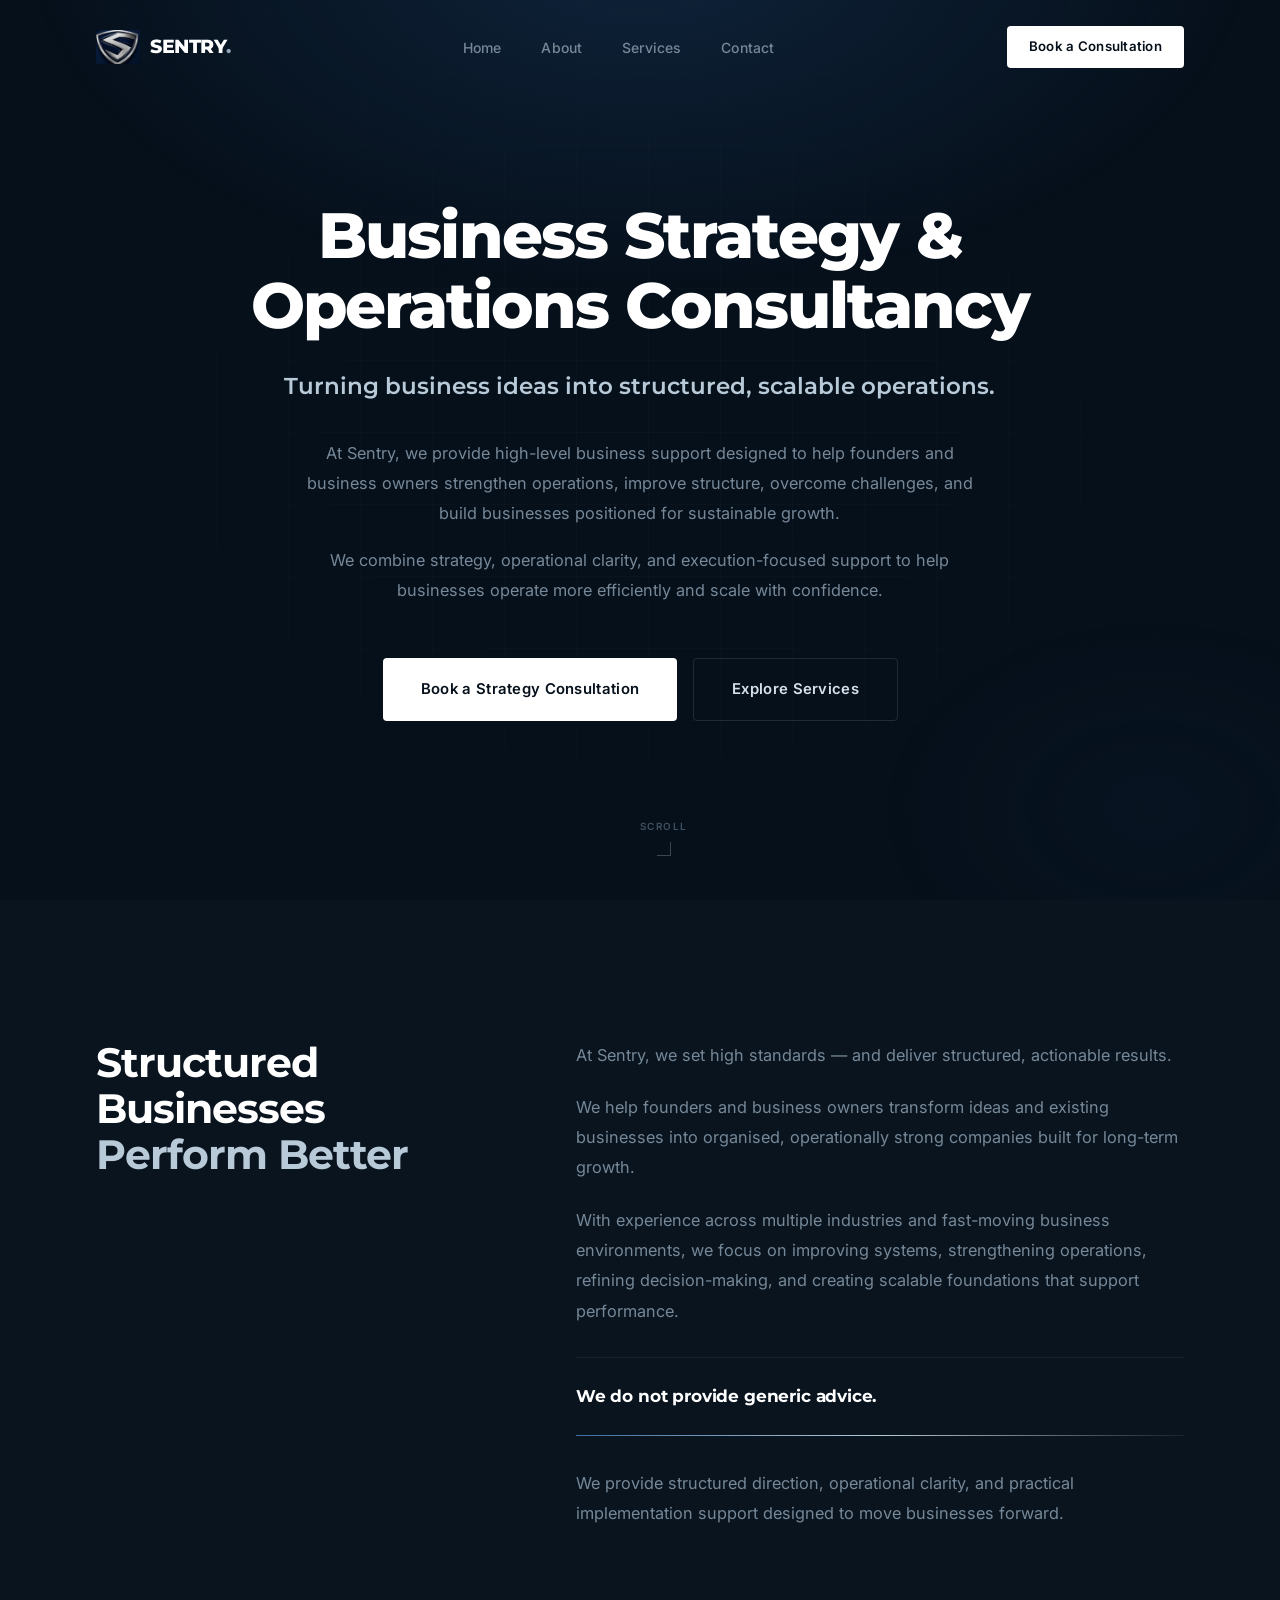
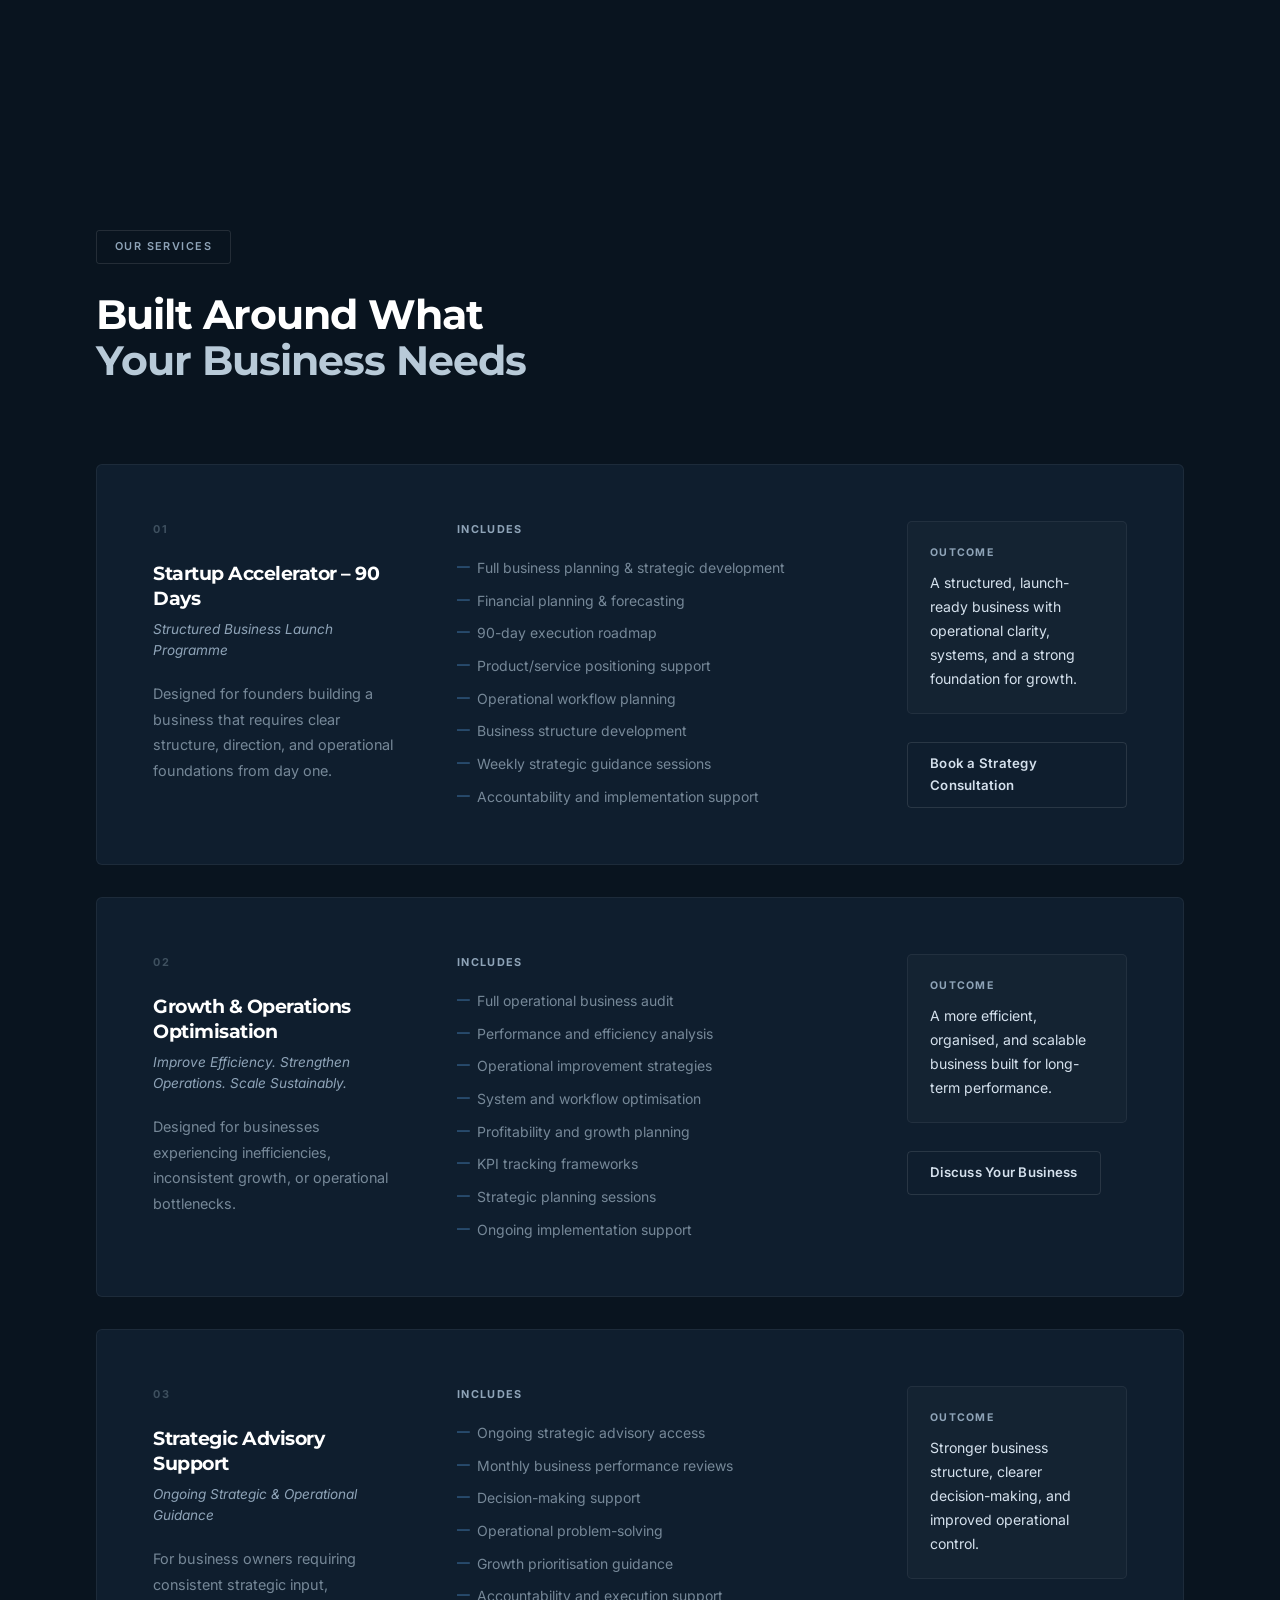
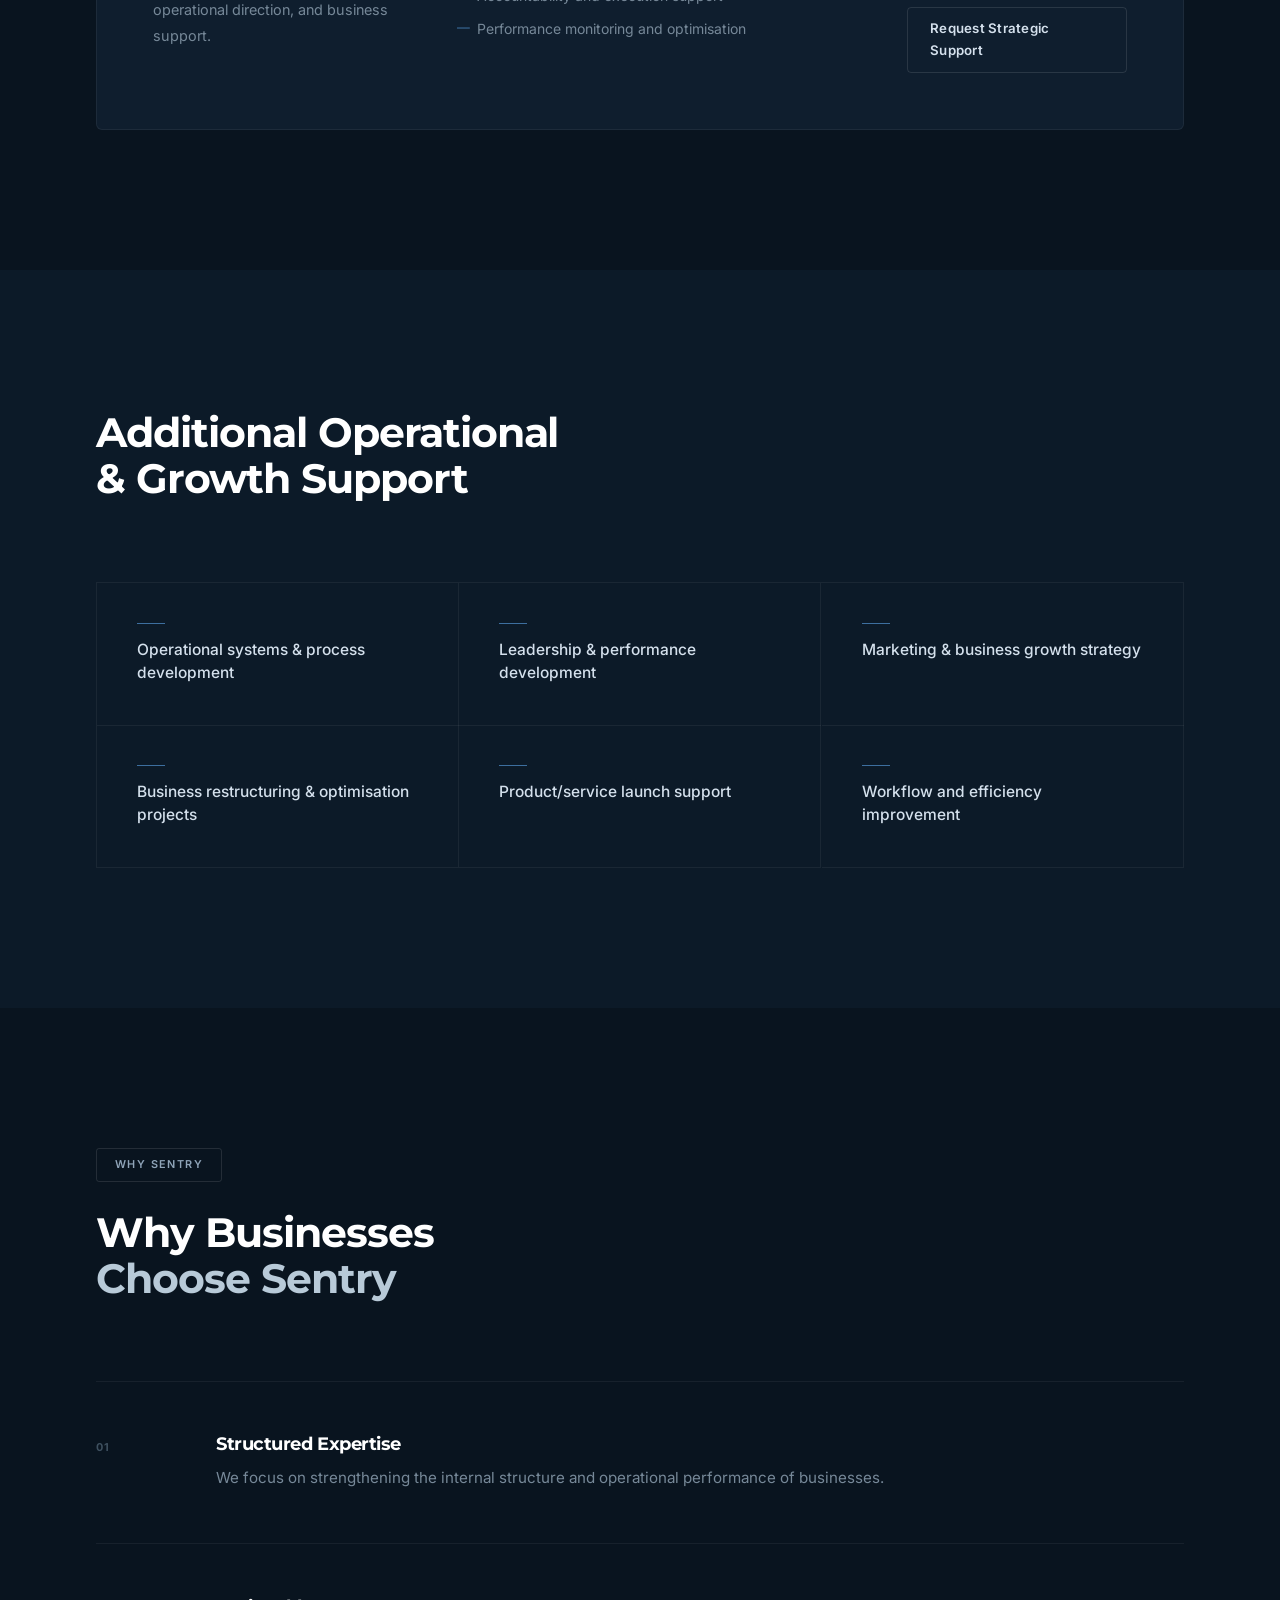
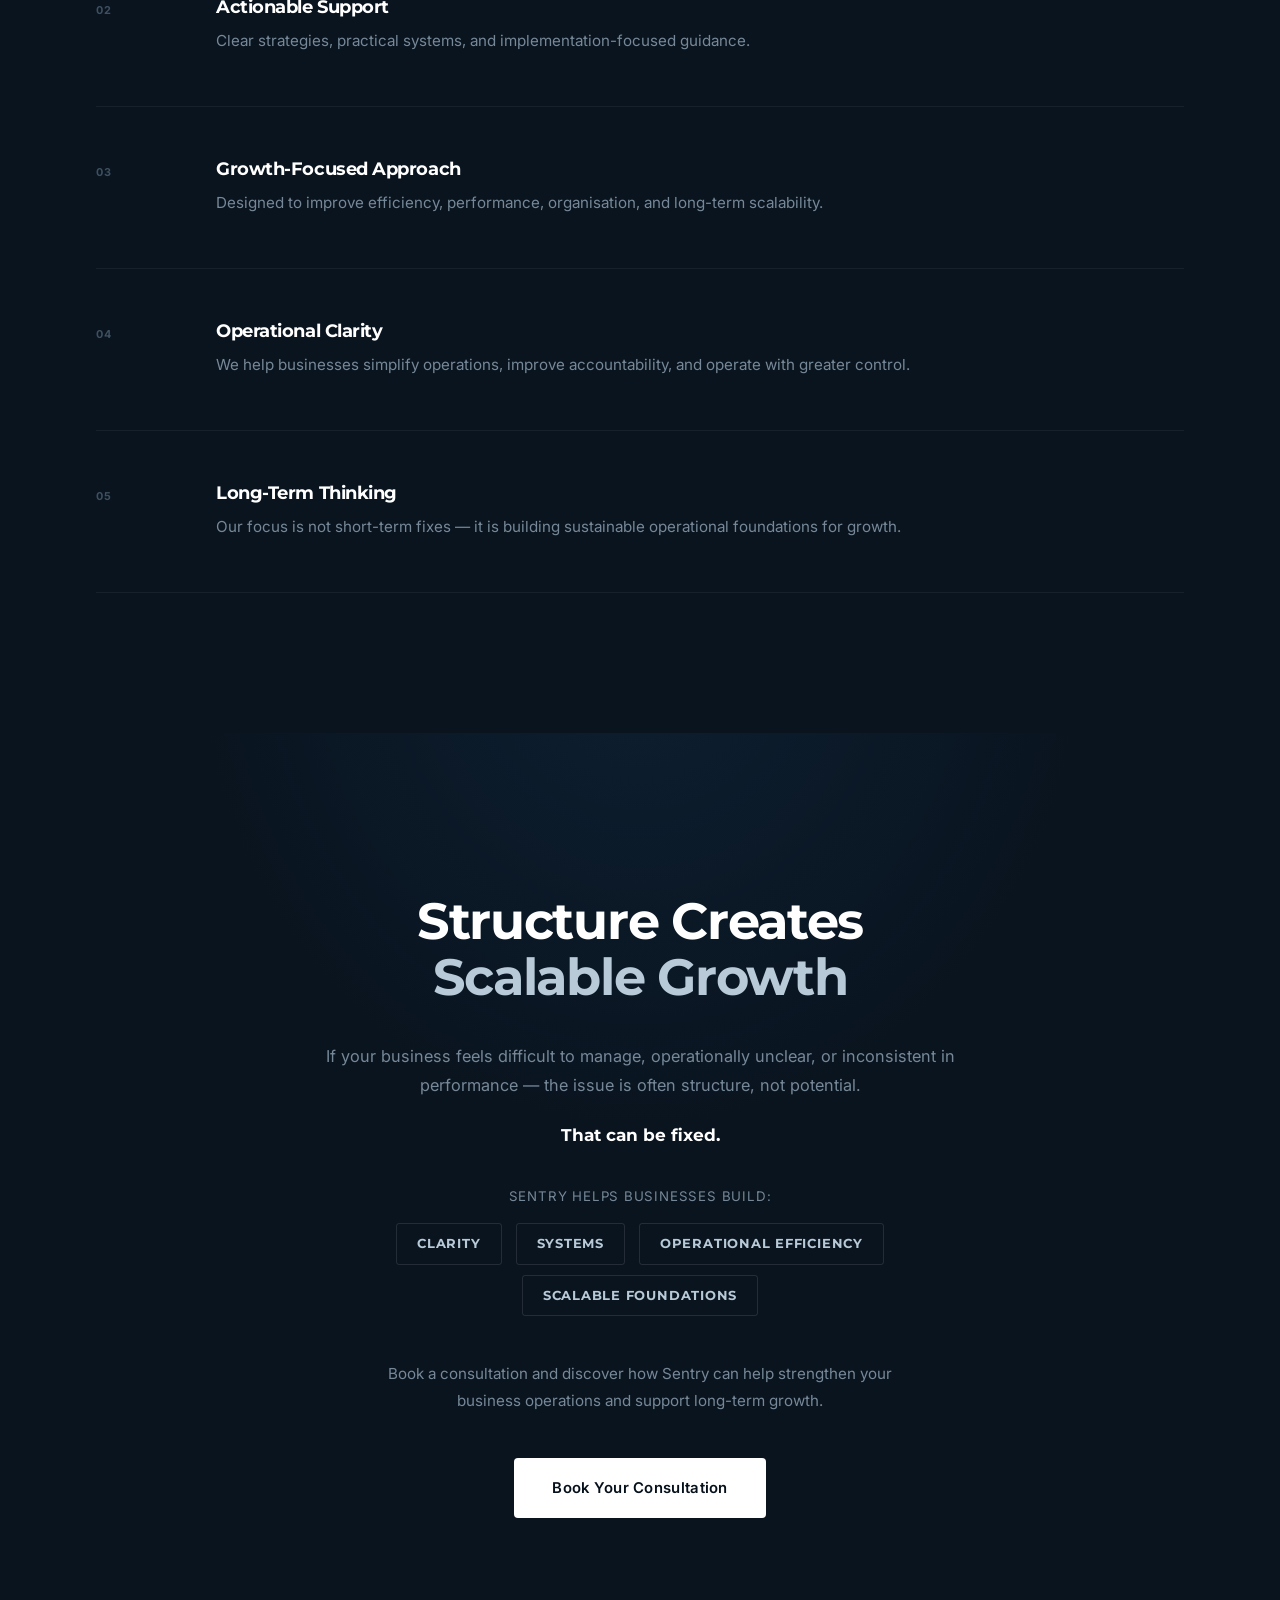
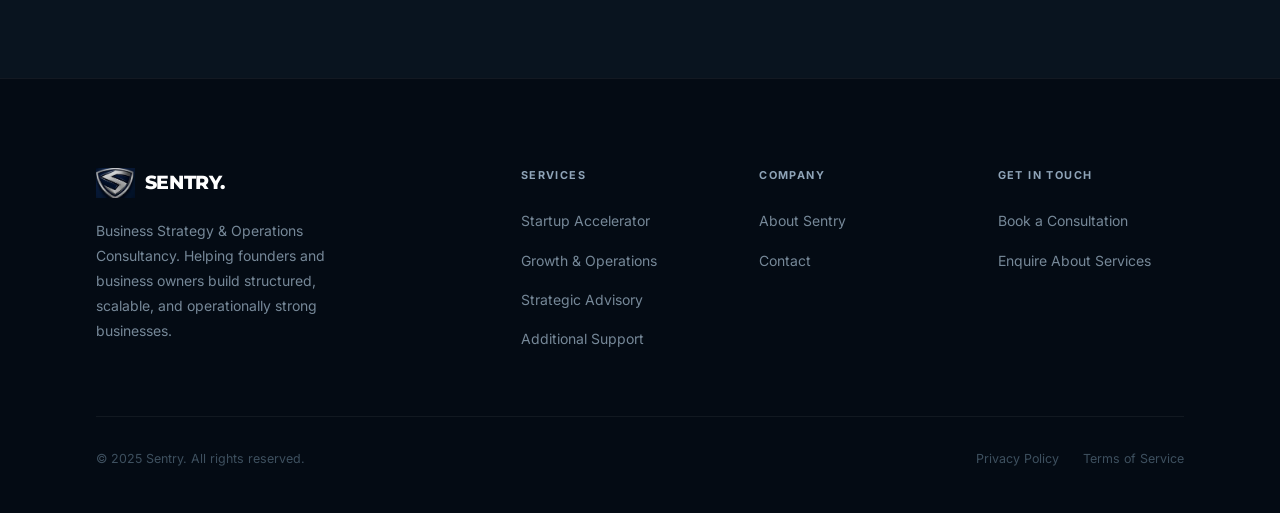
==== commit a2d911f8: "update style and add two more page" ====
--- a/index.html
+++ b/index.html
@@ -3,525 +3,369 @@
 <head>
   <meta charset="UTF-8" />
   <meta name="viewport" content="width=device-width, initial-scale=1.0" />
-  <title>Sentry — Business Consultancy & Startup Acceleration | London, UK</title>
-  <meta name="description" content="Sentry is the UK's premier business consultancy and startup acceleration firm. We help British founders and companies create, structure, and scale — with clarity, precision, and measurable results." />
-
-  <!-- Fonts -->
+  <title>Sentry — Business Strategy & Operations Consultancy</title>
+  <meta name="description" content="Sentry is a business strategy and operations consultancy helping founders and business owners build structured, scalable, and operationally strong businesses." />
+
   <link rel="preconnect" href="https://fonts.googleapis.com" />
   <link rel="preconnect" href="https://fonts.gstatic.com" crossorigin />
-  <link href="https://fonts.googleapis.com/css2?family=Inter:wght@300;400;500;600;700;800;900&display=swap" rel="stylesheet" />
-
-  <!-- Styles -->
+  <link href="https://fonts.googleapis.com/css2?family=Montserrat:wght@600;700;800;900&family=Inter:wght@300;400;500;600&display=swap" rel="stylesheet" />
+
   <link rel="stylesheet" href="assets/css/styles.css" />
+  <link rel="stylesheet" href="assets/css/animations.css" />
 </head>
 <body>
 
-  <!-- Particle Canvas -->
-  <canvas id="particle-canvas"></canvas>
-
-  <!-- ─── NAV ─────────────────────────────────────────────── -->
+  <!-- ─── NAVIGATION ──────────────────────────────────────── -->
   <nav id="navbar">
     <div class="nav-inner">
-      <a href="#" class="nav-logo">
-        <img src="imagen/logo.png" alt="Sentry Logo" />
+      <a href="index.html" class="nav-logo">
+        <img src="imagen/logo.png" alt="Sentry" />
         <span class="nav-logo-text">SENTRY<span>.</span></span>
       </a>
       <ul class="nav-links">
-        <li><a href="#about">About</a></li>
+        <li><a href="index.html" class="active">Home</a></li>
+        <li><a href="about.html">About</a></li>
         <li><a href="#services">Services</a></li>
-        <li><a href="#cases">Results</a></li>
-        <li><a href="#testimonials">Clients</a></li>
-        <li><a href="#contact">Contact</a></li>
+        <li><a href="contact.html">Contact</a></li>
       </ul>
       <div class="nav-cta">
-        <a href="#contact" class="btn btn-sm btn-outline">Log In</a>
-        <a href="#contact" class="btn btn-sm btn-primary">Book a Call</a>
-      </div>
-      <button class="hamburger" id="hamburger" aria-label="Menu" aria-expanded="false">
+        <a href="contact.html" class="btn btn-primary btn-sm">Book a Consultation</a>
+      </div>
+      <button type="button" class="hamburger" id="hamburger" aria-label="Open menu" aria-expanded="false">
         <span></span><span></span><span></span>
       </button>
     </div>
   </nav>
 
-  <!-- ─── HERO ─────────────────────────────────────────────── -->
+  <!-- Mobile Nav -->
+  <div class="mobile-nav" id="mobile-nav" role="dialog" aria-label="Navigation">
+    <button class="mobile-nav-close" id="mobile-nav-close" aria-label="Close menu">✕</button>
+    <a href="index.html">Home</a>
+    <a href="about.html">About</a>
+    <a href="#services">Services</a>
+    <a href="contact.html">Contact</a>
+    <a href="contact.html" class="btn btn-primary">Book a Consultation</a>
+  </div>
+
+  <!-- ─── HERO ────────────────────────────────────────────── -->
   <section class="hero" id="home">
     <div class="hero-bg"></div>
     <div class="hero-grid"></div>
     <div class="container">
       <div class="hero-content">
-        <div class="tag">UK's Premier Business Consultancy & Startup Accelerator</div>
         <h1 class="hero-headline">
-          Build. Structure.<br />
-          <span class="gradient-text">Accelerate.</span>
+          Business Strategy &amp;<br />Operations Consultancy
         </h1>
+        <p class="hero-statement">
+          Turning business ideas into structured, scalable operations.
+        </p>
         <p class="hero-sub">
-          Sentry partners with British founders and companies to create, structure, and scale their businesses — delivering clarity, strategic precision, and measurable results across the UK.
+          At Sentry, we provide high-level business support designed to help founders and business owners strengthen operations, improve structure, overcome challenges, and build businesses positioned for sustainable growth.
+        </p>
+        <p class="hero-sub">
+          We combine strategy, operational clarity, and execution-focused support to help businesses operate more efficiently and scale with confidence.
         </p>
         <div class="hero-cta">
-          <a href="#contact" class="btn btn-primary btn-lg">
-            <span>Book a Strategy Call</span>
-            <span>→</span>
-          </a>
-          <a href="#services" class="btn btn-outline btn-lg">Explore Our Services</a>
-        </div>
-        <div class="hero-metrics">
-          <div class="metric-item">
-            <div class="metric-value" data-target="150">0</div>
-            <div class="metric-label">UK Companies Accelerated</div>
-          </div>
-          <div class="metric-item">
-            <div class="metric-value" data-target="94" data-suffix="%">0%</div>
-            <div class="metric-label">Client Growth Rate</div>
-          </div>
-          <div class="metric-item">
-            <div class="metric-value" data-prefix="£" data-target="280" data-suffix="M+">£0M+</div>
-            <div class="metric-label">Revenue Generated</div>
-          </div>
-          <div class="metric-item">
-            <div class="metric-value" data-target="12">0</div>
-            <div class="metric-label">Years of UK Expertise</div>
-          </div>
-        </div>
-      </div>
-
-      <!-- Floating Dashboard Card -->
-      <div class="hero-visual">
-        <div class="hero-card">
-          <div class="hc-header">
-            <div class="hc-dot red"></div>
-            <div class="hc-dot yellow"></div>
-            <div class="hc-dot green"></div>
-            <span class="hc-title">Sentry Analytics Dashboard</span>
-          </div>
-          <div class="hc-kpis">
-            <div class="kpi-box">
-              <div class="kpi-label">Revenue Growth</div>
-              <div class="kpi-val">+187%</div>
-              <div class="kpi-change">↑ vs last quarter</div>
-            </div>
-            <div class="kpi-box">
-              <div class="kpi-label">Active Clients</div>
-              <div class="kpi-val">48</div>
-              <div class="kpi-change kpi-change--blue">↑ 12 new</div>
-            </div>
-            <div class="kpi-box">
-              <div class="kpi-label">Efficiency</div>
-              <div class="kpi-val">96%</div>
-              <div class="kpi-change">↑ Operational</div>
-            </div>
-            <div class="kpi-box">
-              <div class="kpi-label">NPS Score</div>
-              <div class="kpi-val">9.4</div>
-              <div class="kpi-change">↑ Exceptional</div>
-            </div>
-          </div>
-          <div class="hc-bar-label">Quarterly Growth Rate</div>
-          <div class="bar-track"><div class="bar-fill" style="--bar-w:87%"></div></div>
-          <div class="bar-track"><div class="bar-fill" style="--bar-w:72%;--bar-delay:.3s"></div></div>
-          <div class="bar-track"><div class="bar-fill" style="--bar-w:94%;--bar-delay:.6s"></div></div>
-          <div class="hc-small-cards">
-            <div class="hc-small-card">
-              <div class="hsc-icon">🚀</div>
-              <div class="hsc-label">Launches</div>
-            </div>
-            <div class="hc-small-card">
-              <div class="hsc-icon">📊</div>
-              <div class="hsc-label">KPIs</div>
-            </div>
-            <div class="hc-small-card">
-              <div class="hsc-icon">🎯</div>
-              <div class="hsc-label">Strategy</div>
-            </div>
-          </div>
-        </div>
-      </div>
-    </div>
-  </section>
-
-  <!-- ─── ABOUT ─────────────────────────────────────────────── -->
-  <section class="section" id="about">
-    <div class="container">
-      <div class="about-grid">
+          <a href="contact.html" class="btn btn-primary btn-lg">Book a Strategy Consultation</a>
+          <a href="#services" class="btn btn-outline btn-lg">Explore Services</a>
+        </div>
+      </div>
+    </div>
+  </section>
+
+  <!-- ─── INTRO ───────────────────────────────────────────── -->
+  <section class="section intro-section" id="intro">
+    <div class="container">
+      <div class="intro-grid">
+        <div class="intro-heading-sticky">
+          <h2 class="section-title reveal">
+            Structured Businesses<br /><span class="accent-text">Perform Better</span>
+          </h2>
+        </div>
+        <div class="intro-copy">
+          <p class="intro-text reveal">
+            At Sentry, we set high standards — and deliver structured, actionable results.
+          </p>
+          <p class="intro-text reveal reveal-delay-1">
+            We help founders and business owners transform ideas and existing businesses into organised, operationally strong companies built for long-term growth.
+          </p>
+          <p class="intro-text reveal reveal-delay-2">
+            With experience across multiple industries and fast-moving business environments, we focus on improving systems, strengthening operations, refining decision-making, and creating scalable foundations that support performance.
+          </p>
+          <p class="intro-highlight reveal reveal-delay-3">
+            We do not provide generic advice.
+          </p>
+          <p class="intro-text reveal reveal-delay-4">
+            We provide structured direction, operational clarity, and practical implementation support designed to move businesses forward.
+          </p>
+        </div>
+      </div>
+    </div>
+  </section>
+
+  <!-- ─── SERVICES ────────────────────────────────────────── -->
+  <section class="section section--dark" id="services">
+    <div class="container">
+      <div class="section-header">
+        <div class="tag reveal">Our Services</div>
+        <h2 class="section-title reveal">Built Around What<br /><span class="accent-text">Your Business Needs</span></h2>
+      </div>
+
+      <div class="services-list">
+
+        <!-- Service 1 -->
+        <div class="service-card reveal">
+          <div class="service-card-inner">
+            <div class="sc-left">
+              <span class="sc-num">01</span>
+              <h3 class="sc-title">Startup Accelerator – 90 Days</h3>
+              <p class="sc-subtitle">Structured Business Launch Programme</p>
+              <p class="sc-desc">Designed for founders building a business that requires clear structure, direction, and operational foundations from day one.</p>
+            </div>
+            <div class="sc-mid">
+              <p class="sc-includes-label">Includes</p>
+              <ul class="sc-list">
+                <li>Full business planning &amp; strategic development</li>
+                <li>Financial planning &amp; forecasting</li>
+                <li>90-day execution roadmap</li>
+                <li>Product/service positioning support</li>
+                <li>Operational workflow planning</li>
+                <li>Business structure development</li>
+                <li>Weekly strategic guidance sessions</li>
+                <li>Accountability and implementation support</li>
+              </ul>
+            </div>
+            <div class="sc-right">
+              <div class="sc-outcome-block">
+                <span class="sc-outcome-label">Outcome</span>
+                <p class="sc-outcome-text">A structured, launch-ready business with operational clarity, systems, and a strong foundation for growth.</p>
+              </div>
+              <a href="contact.html" class="btn btn-outline btn-sm">Book a Strategy Consultation</a>
+            </div>
+          </div>
+        </div>
+
+        <!-- Service 2 -->
+        <div class="service-card reveal">
+          <div class="service-card-inner">
+            <div class="sc-left">
+              <span class="sc-num">02</span>
+              <h3 class="sc-title">Growth &amp; Operations Optimisation</h3>
+              <p class="sc-subtitle">Improve Efficiency. Strengthen Operations. Scale Sustainably.</p>
+              <p class="sc-desc">Designed for businesses experiencing inefficiencies, inconsistent growth, or operational bottlenecks.</p>
+            </div>
+            <div class="sc-mid">
+              <p class="sc-includes-label">Includes</p>
+              <ul class="sc-list">
+                <li>Full operational business audit</li>
+                <li>Performance and efficiency analysis</li>
+                <li>Operational improvement strategies</li>
+                <li>System and workflow optimisation</li>
+                <li>Profitability and growth planning</li>
+                <li>KPI tracking frameworks</li>
+                <li>Strategic planning sessions</li>
+                <li>Ongoing implementation support</li>
+              </ul>
+            </div>
+            <div class="sc-right">
+              <div class="sc-outcome-block">
+                <span class="sc-outcome-label">Outcome</span>
+                <p class="sc-outcome-text">A more efficient, organised, and scalable business built for long-term performance.</p>
+              </div>
+              <a href="contact.html" class="btn btn-outline btn-sm">Discuss Your Business</a>
+            </div>
+          </div>
+        </div>
+
+        <!-- Service 3 -->
+        <div class="service-card reveal">
+          <div class="service-card-inner">
+            <div class="sc-left">
+              <span class="sc-num">03</span>
+              <h3 class="sc-title">Strategic Advisory Support</h3>
+              <p class="sc-subtitle">Ongoing Strategic &amp; Operational Guidance</p>
+              <p class="sc-desc">For business owners requiring consistent strategic input, operational direction, and business support.</p>
+            </div>
+            <div class="sc-mid">
+              <p class="sc-includes-label">Includes</p>
+              <ul class="sc-list">
+                <li>Ongoing strategic advisory access</li>
+                <li>Monthly business performance reviews</li>
+                <li>Decision-making support</li>
+                <li>Operational problem-solving</li>
+                <li>Growth prioritisation guidance</li>
+                <li>Accountability and execution support</li>
+                <li>Performance monitoring and optimisation</li>
+              </ul>
+            </div>
+            <div class="sc-right">
+              <div class="sc-outcome-block">
+                <span class="sc-outcome-label">Outcome</span>
+                <p class="sc-outcome-text">Stronger business structure, clearer decision-making, and improved operational control.</p>
+              </div>
+              <a href="contact.html" class="btn btn-outline btn-sm">Request Strategic Support</a>
+            </div>
+          </div>
+        </div>
+
+      </div>
+    </div>
+  </section>
+
+  <!-- ─── ADDITIONAL SUPPORT ───────────────────────────────── -->
+  <section class="section support-section" id="support">
+    <div class="container">
+      <div class="section-header">
+        <h2 class="section-title reveal">Additional Operational<br />&amp; Growth Support</h2>
+      </div>
+      <div class="support-grid">
+        <div class="support-item reveal">
+          <div class="support-dash"></div>
+          <span>Operational systems &amp; process development</span>
+        </div>
+        <div class="support-item reveal reveal-delay-1">
+          <div class="support-dash"></div>
+          <span>Leadership &amp; performance development</span>
+        </div>
+        <div class="support-item reveal reveal-delay-2">
+          <div class="support-dash"></div>
+          <span>Marketing &amp; business growth strategy</span>
+        </div>
+        <div class="support-item reveal reveal-delay-3">
+          <div class="support-dash"></div>
+          <span>Business restructuring &amp; optimisation projects</span>
+        </div>
+        <div class="support-item reveal reveal-delay-4">
+          <div class="support-dash"></div>
+          <span>Product/service launch support</span>
+        </div>
+        <div class="support-item reveal reveal-delay-5">
+          <div class="support-dash"></div>
+          <span>Workflow and efficiency improvement</span>
+        </div>
+      </div>
+    </div>
+  </section>
+
+  <!-- ─── WHY SENTRY ───────────────────────────────────────── -->
+  <section class="section section--dark" id="why">
+    <div class="container">
+      <div class="section-header">
+        <div class="tag reveal">Why Sentry</div>
+        <h2 class="section-title reveal">Why Businesses<br /><span class="accent-text">Choose Sentry</span></h2>
+      </div>
+      <div class="why-list">
+        <div class="why-item reveal">
+          <div class="why-number">01</div>
+          <div class="why-content">
+            <h3 class="why-title">Structured Expertise</h3>
+            <p class="why-desc">We focus on strengthening the internal structure and operational performance of businesses.</p>
+          </div>
+        </div>
+        <div class="why-item reveal">
+          <div class="why-number">02</div>
+          <div class="why-content">
+            <h3 class="why-title">Actionable Support</h3>
+            <p class="why-desc">Clear strategies, practical systems, and implementation-focused guidance.</p>
+          </div>
+        </div>
+        <div class="why-item reveal">
+          <div class="why-number">03</div>
+          <div class="why-content">
+            <h3 class="why-title">Growth-Focused Approach</h3>
+            <p class="why-desc">Designed to improve efficiency, performance, organisation, and long-term scalability.</p>
+          </div>
+        </div>
+        <div class="why-item reveal">
+          <div class="why-number">04</div>
+          <div class="why-content">
+            <h3 class="why-title">Operational Clarity</h3>
+            <p class="why-desc">We help businesses simplify operations, improve accountability, and operate with greater control.</p>
+          </div>
+        </div>
+        <div class="why-item reveal">
+          <div class="why-number">05</div>
+          <div class="why-content">
+            <h3 class="why-title">Long-Term Thinking</h3>
+            <p class="why-desc">Our focus is not short-term fixes — it is building sustainable operational foundations for growth.</p>
+          </div>
+        </div>
+      </div>
+    </div>
+  </section>
+
+  <!-- ─── FINAL CTA ────────────────────────────────────────── -->
+  <section class="cta-section" id="cta">
+    <div class="container">
+      <div class="cta-content reveal">
+        <h2 class="cta-headline">
+          Structure Creates<br /><span class="accent-text">Scalable Growth</span>
+        </h2>
+        <p class="cta-lead">
+          If your business feels difficult to manage, operationally unclear, or inconsistent in performance — the issue is often structure, not potential.
+        </p>
+        <p class="cta-bold">That can be fixed.</p>
+        <p class="cta-intro">Sentry helps businesses build:</p>
+        <div class="cta-pillars">
+          <span>Clarity</span>
+          <span>Systems</span>
+          <span>Operational Efficiency</span>
+          <span>Scalable Foundations</span>
+        </div>
+        <p class="cta-body">
+          Book a consultation and discover how Sentry can help strengthen your business operations and support long-term growth.
+        </p>
+        <a href="contact.html" class="btn btn-primary btn-lg">Book Your Consultation</a>
+      </div>
+    </div>
+  </section>
+
+  <!-- ─── FOOTER ───────────────────────────────────────────── -->
+  <footer>
+    <div class="container">
+      <div class="footer-grid">
         <div>
-          <div class="tag reveal">Our Mission</div>
-          <h2 class="section-title reveal">Turning <span class="gradient-text">Ambition</span><br />into Measurable Growth</h2>
-          <p class="section-sub reveal">
-            At Sentry, we don't just advise — we partner. From zero to scale, we provide the strategic frameworks, operational clarity, and data-driven roadmaps that transform British early-stage ideas into UK and global market leaders.
-          </p>
-          <div class="about-features reveal">
-            <div class="feat-card">
-              <div class="feat-icon">🎯</div>
-              <div class="feat-title">Clear Objectives</div>
-              <div class="feat-desc">Every engagement starts with precise, measurable goals — no ambiguity.</div>
-            </div>
-            <div class="feat-card">
-              <div class="feat-icon">📐</div>
-              <div class="feat-title">Structured Approach</div>
-              <div class="feat-desc">Proprietary frameworks built for scalable, repeatable business growth.</div>
-            </div>
-            <div class="feat-card">
-              <div class="feat-icon">📊</div>
-              <div class="feat-title">Data-Driven</div>
-              <div class="feat-desc">Decisions backed by real market intelligence and financial modelling.</div>
-            </div>
-            <div class="feat-card">
-              <div class="feat-icon">⚡</div>
-              <div class="feat-title">Rapid Execution</div>
-              <div class="feat-desc">Strategy without speed is irrelevant. We move with urgency and precision.</div>
-            </div>
-          </div>
-        </div>
-        <div class="about-visual reveal">
-          <div class="about-big-card">
-            <div class="orbit-wrapper">
-              <div class="orbit-center">🏢</div>
-              <div class="orbit-ring"><div class="orbit-dot"></div></div>
-              <div class="orbit-ring"><div class="orbit-dot orbit-dot--accent"></div></div>
-              <div class="orbit-ring"><div class="orbit-dot orbit-dot--dark"></div></div>
-            </div>
-            <div class="orbit-stat">
-              <div class="os-item"><div class="os-val">150+</div><div class="os-label">Clients</div></div>
-              <div class="os-item"><div class="os-val">18</div><div class="os-label">Industries</div></div>
-              <div class="os-item"><div class="os-val">4.9★</div><div class="os-label">Rating</div></div>
-            </div>
-          </div>
-        </div>
-      </div>
-    </div>
-  </section>
-
-  <!-- ─── SERVICES ──────────────────────────────────────────── -->
-  <section class="section section--gradient" id="services">
-    <div class="container">
-      <div class="section-header">
-        <div class="tag reveal">Core Services</div>
-        <h2 class="section-title reveal">Everything You Need to <span class="gradient-text">Scale</span></h2>
-        <p class="section-sub section-sub--center reveal">Six specialised disciplines, one unified approach — built to take your business from concept to category leader.</p>
-      </div>
-      <div class="services-grid">
-        <div class="service-card reveal">
-          <div class="sc-number">01</div>
-          <div class="sc-icon">🚀</div>
-          <div class="sc-title">Startup Creation & Launch Strategy</div>
-          <div class="sc-desc">From business model validation to go-to-market execution, we architect your launch for maximum traction and minimum wasted capital.</div>
-          <div class="sc-value">Validate, launch, grow</div>
-        </div>
-        <div class="service-card reveal">
-          <div class="sc-number">02</div>
-          <div class="sc-icon">⚙️</div>
-          <div class="sc-title">Business Structuring & Process Optimisation</div>
-          <div class="sc-desc">We map, redesign, and implement lean operational structures that eliminate bottlenecks and create scalable, repeatable systems.</div>
-          <div class="sc-value">Efficiency by design</div>
-        </div>
-        <div class="service-card reveal">
-          <div class="sc-number">03</div>
-          <div class="sc-icon">📈</div>
-          <div class="sc-title">Growth Acceleration Programmes</div>
-          <div class="sc-desc">Custom 90-day acceleration sprints combining UK sales strategy, digital channels, investor readiness, and operational excellence.</div>
-          <div class="sc-value">90-day transformation</div>
-        </div>
-        <div class="service-card reveal">
-          <div class="sc-number">04</div>
-          <div class="sc-icon">🔍</div>
-          <div class="sc-title">Market & Competitor Analysis</div>
-          <div class="sc-desc">Deep-dive intelligence on market sizing, competitive positioning, white spaces, and customer segmentation to sharpen your strategy.</div>
-          <div class="sc-value">Intelligence-led decisions</div>
-        </div>
-        <div class="service-card reveal">
-          <div class="sc-number">05</div>
-          <div class="sc-icon">💰</div>
-          <div class="sc-title">Financial Modelling & KPI Frameworks</div>
-          <div class="sc-desc">Rigorous financial projections, unit economics analysis, and custom KPI dashboards that keep leadership aligned and investors confident.</div>
-          <div class="sc-value">Numbers that tell the truth</div>
-        </div>
-        <div class="service-card reveal">
-          <div class="sc-number">06</div>
-          <div class="sc-icon">🎨</div>
-          <div class="sc-title">Brand & Product Positioning</div>
-          <div class="sc-desc">Strategic brand architecture and product messaging that cuts through noise — differentiating you clearly in a crowded marketplace.</div>
-          <div class="sc-value">Stand out, stand for something</div>
-        </div>
-      </div>
-    </div>
-  </section>
-
-  <!-- ─── WHY SENTRY ────────────────────────────────────────── -->
-  <section class="section why" id="why">
-    <div class="container">
-      <div class="why-grid">
-        <div>
-          <div class="tag reveal">Why Sentry</div>
-          <h2 class="section-title reveal">The <span class="gradient-text">Sentry Edge</span><br />in Every Engagement</h2>
-          <div class="why-points">
-            <div class="why-point reveal">
-              <div class="wp-icon">📊</div>
-              <div>
-                <div class="wp-title">Data-Driven Decision Making</div>
-                <div class="wp-desc">Every recommendation is rooted in market data, financial analysis, and validated assumptions — not guesswork or gut feelings.</div>
-              </div>
-            </div>
-            <div class="why-point reveal">
-              <div class="wp-icon">🎯</div>
-              <div>
-                <div class="wp-title">Clear & Measurable Objectives</div>
-                <div class="wp-desc">We define success before we start. Every engagement has quantifiable milestones so you always know exactly where you stand.</div>
-              </div>
-            </div>
-            <div class="why-point reveal">
-              <div class="wp-icon">🧩</div>
-              <div>
-                <div class="wp-title">Tailored Strategies for Each Business</div>
-                <div class="wp-desc">No templates. No cookie-cutter approaches. Every strategy is custom-built for your industry, stage, and competitive context.</div>
-              </div>
-            </div>
-            <div class="why-point reveal">
-              <div class="wp-icon">🏆</div>
-              <div>
-                <div class="wp-title">Proven Frameworks for Growth</div>
-                <div class="wp-desc">Methodologies refined across 150+ engagements in 18 industries — we know what works and why.</div>
-              </div>
-            </div>
-            <div class="why-point reveal">
-              <div class="wp-icon">👥</div>
-              <div>
-                <div class="wp-title">Senior Consultants Across Industries</div>
-                <div class="wp-desc">Our team brings C-suite experience from tech, finance, retail, and beyond — diversity of expertise that broadens your strategic lens.</div>
-              </div>
-            </div>
-          </div>
-        </div>
-        <div class="reveal">
-          <div class="why-chart">
-            <div class="chart-title">Client Business Growth — Before vs. After Sentry</div>
-            <div class="chart-bars">
-              <div class="c-bar-wrap">
-                <div class="c-bar c-bar--pre" style="--bar-h:30%"></div>
-                <div class="c-bar-label">Pre</div>
-              </div>
-              <div class="c-bar-wrap">
-                <div class="c-bar" style="--bar-h:82%;--bar-delay:.1s"></div>
-                <div class="c-bar-label">Q1</div>
-              </div>
-              <div class="c-bar-wrap">
-                <div class="c-bar c-bar--pre" style="--bar-h:65%"></div>
-                <div class="c-bar-label">Pre</div>
-              </div>
-              <div class="c-bar-wrap">
-                <div class="c-bar" style="--bar-h:95%;--bar-delay:.2s"></div>
-                <div class="c-bar-label">Q1</div>
-              </div>
-              <div class="c-bar-wrap">
-                <div class="c-bar c-bar--pre" style="--bar-h:45%"></div>
-                <div class="c-bar-label">Pre</div>
-              </div>
-              <div class="c-bar-wrap">
-                <div class="c-bar" style="--bar-h:88%;--bar-delay:.3s"></div>
-                <div class="c-bar-label">Q1</div>
-              </div>
-            </div>
-            <div class="chart-legend">
-              <div class="chart-legend-item">
-                <div class="legend-dot legend-dot--muted"></div>
-                <div class="legend-text">Before Sentry engagement</div>
-              </div>
-              <div class="chart-legend-item">
-                <div class="legend-dot"></div>
-                <div class="legend-text">After first 90 days with Sentry</div>
-              </div>
-            </div>
-            <div class="why-multiplier">
-              <div class="why-multiplier__value">2.4×</div>
-              <div class="why-multiplier__label">Average revenue multiplier across UK clients in 90 days</div>
-            </div>
-          </div>
-        </div>
-      </div>
-    </div>
-  </section>
-
-  <!-- ─── CASE STUDIES ──────────────────────────────────────── -->
-  <section class="section" id="cases">
-    <div class="container">
-      <div class="section-header">
-        <div class="tag reveal">Case Studies</div>
-        <h2 class="section-title reveal">Results That <span class="gradient-text">Speak</span> for Themselves</h2>
-        <p class="section-sub section-sub--center reveal">Real companies, real metrics, real transformations — delivered by Sentry's strategic frameworks.</p>
-      </div>
-      <div class="cases-grid">
-        <div class="case-card reveal">
-          <div class="case-tag">London FinTech</div>
-          <div class="case-title">From Idea to £2.4M Seed Round in 7 Months</div>
-          <div class="case-desc">Sentry architected the business model, defined the MVP scope, and built the investor narrative that secured funding from three London-based institutional VCs.</div>
-          <div class="case-divider"></div>
-          <div class="case-metrics">
-            <div class="cm-item"><div class="cm-val">£2.4M</div><div class="cm-label">Seed raised</div></div>
-            <div class="cm-item"><div class="cm-val">7mo</div><div class="cm-label">Time to close</div></div>
-            <div class="cm-item"><div class="cm-val">3</div><div class="cm-label">UK lead investors</div></div>
-          </div>
-        </div>
-        <div class="case-card reveal">
-          <div class="case-tag">UK Retail & E-Commerce</div>
-          <div class="case-title">Operational Overhaul: 60% Cost Reduction</div>
-          <div class="case-desc">A mid-sized UK retailer with fragmented operations engaged Sentry for a full process audit and restructuring. Result: leaner teams, faster fulfilment, higher margins.</div>
-          <div class="case-divider"></div>
-          <div class="case-metrics">
-            <div class="cm-item"><div class="cm-val">60%</div><div class="cm-label">Cost reduction</div></div>
-            <div class="cm-item"><div class="cm-val">3×</div><div class="cm-label">Fulfilment speed</div></div>
-            <div class="cm-item"><div class="cm-val">+28%</div><div class="cm-label">Net margin</div></div>
-          </div>
-        </div>
-        <div class="case-card reveal">
-          <div class="case-tag">UK SaaS / Tech</div>
-          <div class="case-title">Growth Sprint: 0 to 10K Users in 90 Days</div>
-          <div class="case-desc">A UK-based B2B SaaS company needed user acquisition strategy. Sentry designed the funnel, optimised pricing, and launched a partner channel programme.</div>
-          <div class="case-divider"></div>
-          <div class="case-metrics">
-            <div class="cm-item"><div class="cm-val">10K</div><div class="cm-label">Users acquired</div></div>
-            <div class="cm-item"><div class="cm-val">90d</div><div class="cm-label">Sprint duration</div></div>
-            <div class="cm-item"><div class="cm-val">£145K</div><div class="cm-label">MRR achieved</div></div>
-          </div>
-        </div>
-      </div>
-    </div>
-  </section>
-
-  <!-- ─── TESTIMONIALS ──────────────────────────────────────── -->
-  <section class="section testi" id="testimonials">
-    <div class="container">
-      <div class="section-header">
-        <div class="tag reveal">Testimonials</div>
-        <h2 class="section-title reveal">Trusted by <span class="gradient-text">UK Founders</span> & Leaders</h2>
-        <p class="section-sub section-sub--center reveal">The people behind the numbers — British founders and executives who built their future with Sentry.</p>
-      </div>
-      <div class="testi-grid">
-        <div class="testi-card reveal">
-          <div class="testi-stars">★★★★★</div>
-          <div class="testi-quote">"</div>
-          <div class="testi-text">Sentry didn't just give us a strategy — they gave us clarity. For the first time, our entire leadership team was aligned on exactly what we were building and why. For any UK founder serious about scaling, this is the team.</div>
-          <div class="testi-author">
-            <div class="ta-avatar">JH</div>
-            <div>
-              <div class="ta-name">James Hartley</div>
-              <div class="ta-role">CEO, NovaCore Technologies — London</div>
-            </div>
-          </div>
-        </div>
-        <div class="testi-card reveal">
-          <div class="testi-stars">★★★★★</div>
-          <div class="testi-quote">"</div>
-          <div class="testi-text">We came to Sentry with an idea and left with a fundable business. Their frameworks for market analysis and financial modelling were unlike anything we'd seen from a UK consultancy before. Exceptional.</div>
-          <div class="testi-author">
-            <div class="ta-avatar">OW</div>
-            <div>
-              <div class="ta-name">Olivia Walsh</div>
-              <div class="ta-role">Founder, Meridian Capital — Manchester</div>
-            </div>
-          </div>
-        </div>
-        <div class="testi-card reveal">
-          <div class="testi-stars">★★★★★</div>
-          <div class="testi-quote">"</div>
-          <div class="testi-text">The 90-day growth programme was transformational. Sentry identified our biggest revenue leak in week one and fixed it by week three. Results were measurable, fast, and genuinely lasting.</div>
-          <div class="testi-author">
-            <div class="ta-avatar">ET</div>
-            <div>
-              <div class="ta-name">Edward Thompson</div>
-              <div class="ta-role">COO, Elevate Commerce — Edinburgh</div>
-            </div>
-          </div>
-        </div>
-      </div>
-    </div>
-  </section>
-
-  <!-- ─── CTA ───────────────────────────────────────────────── -->
-  <section class="cta-section" id="contact">
-    <div class="cta-bg"></div>
-    <div class="cta-glow"></div>
-    <div class="container">
-      <div class="cta-content reveal">
-        <div class="tag cta-tag">Ready to Begin?</div>
-        <h2 class="cta-headline">
-          Let's Build the Future<br />
-          <span class="gradient-text">of Your Business</span>
-        </h2>
-        <p class="cta-sub">One conversation. No fluff. Just a clear picture of how Sentry can accelerate your growth across the UK market — and exactly what that looks like in practice.</p>
-        <a href="mailto:hello@sentry-consulting.co.uk" class="btn btn-primary btn-lg">
-          Schedule Your Free Consultation &nbsp;→
-        </a>
-        <div class="cta-trust">
-          <div class="trust-item"><span>✓</span><span>No commitment required</span></div>
-          <div class="trust-item"><span>✓</span><span>Senior consultant on first call</span></div>
-          <div class="trust-item"><span>✓</span><span>Results or we reassess</span></div>
-          <div class="trust-item"><span>✓</span><span>UK-based & NDA-ready</span></div>
-        </div>
-      </div>
-    </div>
-  </section>
-
-  <!-- ─── FOOTER ────────────────────────────────────────────── -->
-  <footer>
-    <div class="container">
-      <div class="footer-grid">
-        <div class="footer-brand">
           <div class="footer-logo">
             <img src="imagen/logo.png" alt="Sentry" />
             SENTRY.
           </div>
-          <p class="footer-desc">UK's premier Business Consultancy & Startup Accelerator. Helping British founders and companies create, structure, and scale — with clarity, precision, and measurable results.</p>
-          <div class="footer-socials">
-            <a class="social-btn" title="LinkedIn">in</a>
-            <a class="social-btn" title="Twitter">𝕏</a>
-            <a class="social-btn" title="Instagram">ig</a>
-            <a class="social-btn" title="YouTube">▶</a>
-          </div>
+          <p class="footer-desc">Business Strategy &amp; Operations Consultancy. Helping founders and business owners build structured, scalable, and operationally strong businesses.</p>
         </div>
         <div>
           <div class="footer-col-title">Services</div>
           <ul class="footer-links">
-            <li><a href="#services">Startup Strategy</a></li>
-            <li><a href="#services">Business Structuring</a></li>
-            <li><a href="#services">Growth Programmes</a></li>
-            <li><a href="#services">Market Analysis</a></li>
-            <li><a href="#services">Financial Modelling</a></li>
-            <li><a href="#services">Brand Positioning</a></li>
+            <li><a href="#services">Startup Accelerator</a></li>
+            <li><a href="#services">Growth &amp; Operations</a></li>
+            <li><a href="#services">Strategic Advisory</a></li>
+            <li><a href="#support">Additional Support</a></li>
           </ul>
         </div>
         <div>
           <div class="footer-col-title">Company</div>
           <ul class="footer-links">
-            <li><a href="#about">About Sentry</a></li>
-            <li><a href="#cases">Case Studies</a></li>
-            <li><a href="#testimonials">Testimonials</a></li>
-            <li><a href="#">Blog</a></li>
-            <li><a href="#">Careers</a></li>
-            <li><a href="#contact">Contact</a></li>
+            <li><a href="about.html">About Sentry</a></li>
+            <li><a href="contact.html">Contact</a></li>
           </ul>
         </div>
         <div>
-          <div class="footer-col-title">Contact</div>
+          <div class="footer-col-title">Get In Touch</div>
           <ul class="footer-links">
-            <li><a href="mailto:hello@sentry-consulting.co.uk">hello@sentry-consulting.co.uk</a></li>
-            <li><a href="tel:+442079460800">+44 (0) 20 7946 0800</a></li>
-            <li><a href="#">London · Manchester · Edinburgh</a></li>
-            <li class="footer-cta-item">
-              <a href="#contact" class="btn btn-sm btn-primary">Book a Call →</a>
-            </li>
+            <li><a href="contact.html">Book a Consultation</a></li>
+            <li><a href="contact.html">Enquire About Services</a></li>
           </ul>
         </div>
       </div>
       <div class="footer-bottom">
-        <div>© 2025 Sentry Consulting Group Ltd. Registered in England & Wales. All rights reserved.</div>
+        <div>© 2025 Sentry. All rights reserved.</div>
         <div class="footer-legal">
           <a href="#">Privacy Policy</a>
           <a href="#">Terms of Service</a>
-          <a href="#">Cookie Policy</a>
         </div>
       </div>
     </div>
   </footer>
 
-  <!-- Scripts -->
   <script src="assets/js/main.js"></script>
+  <script src="assets/js/animations.js"></script>
 </body>
 </html>
--- a/assets/css/styles.css
+++ b/assets/css/styles.css
@@ -1,238 +1,160 @@
 /* ============================================================
-   SENTRY — Business Consultancy & Startup Acceleration
-   Stylesheet · assets/css/styles.css
+   SENTRY — Business Strategy & Operations Consultancy
    ============================================================ */
 
-/* ─── 1. Custom Properties ────────────────────────────────── */
+/* ─── 1. Custom Properties ───────────────────────────────── */
 :root {
-  --blue-deep:    #030b1a;
-  --blue-dark:    #060f27;
-  --blue-mid:     #0a1f4e;
-  --blue-primary: #1a4fd8;
-  --blue-electric:#3b82f6;
-  --blue-glow:    #60a5fa;
-  --blue-accent:  #93c5fd;
-  --silver:       #e2e8f0;
-  --silver-light: #f1f5f9;
-  --white:        #ffffff;
-  --text-muted:   #94a3b8;
-  --border:       rgba(59, 130, 246, .15);
-  --card-bg:      rgba(10, 31, 78, .45);
-  --glass:        rgba(255, 255, 255, .04);
-  --glow-sm:      0 0 20px rgba(59, 130, 246, .25);
-  --glow-md:      0 0 40px rgba(59, 130, 246, .35);
-  --glow-lg:      0 0 80px rgba(59, 130, 246, .4);
-}
-
-/* ─── 2. Reset & Base ─────────────────────────────────────── */
-*,
-*::before,
-*::after {
-  box-sizing: border-box;
-  margin: 0;
-  padding: 0;
-}
-
-html {
-  scroll-behavior: smooth;
-}
+  --bg-deep:        #06101b;
+  --bg-dark:        #09141f;
+  --bg-mid:         #0c1a28;
+  --bg-card:        #0f1e2e;
+
+  --border:         rgba(255, 255, 255, .06);
+  --border-md:      rgba(255, 255, 255, .11);
+  --border-light:   rgba(255, 255, 255, .20);
+
+  --white:          #ffffff;
+  --text-primary:   #d4e0ec;
+  --text-muted:     #768898;
+  --text-dim:       #3e505f;
+
+  --accent:         #2d5a82;
+  --accent-mid:     #3d6f9f;
+  --silver:         #8fa4b8;
+  --silver-light:   #b8cad8;
+
+  --shadow-sm:      0 4px 24px rgba(0, 0, 0, .4);
+  --shadow-md:      0 10px 48px rgba(0, 0, 0, .55);
+}
+
+/* ─── 2. Reset & Base ────────────────────────────────────── */
+*, *::before, *::after { box-sizing: border-box; margin: 0; padding: 0; }
+html { scroll-behavior: smooth; }
 
 body {
   font-family: 'Inter', sans-serif;
-  background: var(--blue-deep);
-  color: var(--white);
+  background: var(--bg-deep);
+  color: var(--text-primary);
   overflow-x: hidden;
-  line-height: 1.6;
-}
-
-/* Noise texture overlay */
-body::before {
-  content: '';
-  position: fixed;
-  inset: 0;
-  background-image: url("data:image/svg+xml,%3Csvg viewBox='0 0 256 256' xmlns='http://www.w3.org/2000/svg'%3E%3Cfilter id='noise'%3E%3CfeTurbulence type='fractalNoise' baseFrequency='0.9' numOctaves='4' stitchTiles='stitch'/%3E%3C/filter%3E%3Crect width='100%25' height='100%25' filter='url(%23noise)' opacity='0.04'/%3E%3C/svg%3E");
-  pointer-events: none;
-  z-index: 1;
-  opacity: .4;
-}
-
-/* ─── 3. Scrollbar ────────────────────────────────────────── */
-::-webkit-scrollbar       { width: 6px; }
-::-webkit-scrollbar-track { background: var(--blue-deep); }
-::-webkit-scrollbar-thumb { background: var(--blue-primary); border-radius: 3px; }
-
-/* ─── 4. Canvas Particles ─────────────────────────────────── */
-#particle-canvas {
-  position: fixed;
-  top: 0;
-  left: 0;
-  width: 100%;
-  height: 100%;
-  pointer-events: none;
-  z-index: 0;
-  opacity: .5;
-}
-
-/* ─── 5. Layout Utilities ─────────────────────────────────── */
+  line-height: 1.65;
+  -webkit-font-smoothing: antialiased;
+}
+
+/* ─── 3. Scrollbar ───────────────────────────────────────── */
+::-webkit-scrollbar       { width: 5px; }
+::-webkit-scrollbar-track { background: var(--bg-deep); }
+::-webkit-scrollbar-thumb { background: var(--accent); border-radius: 3px; }
+
+/* ─── 4. Layout ──────────────────────────────────────────── */
 .container {
-  max-width: 1200px;
+  max-width: 1160px;
   margin: 0 auto;
-  padding: 0 24px;
+  padding: 0 36px;
   position: relative;
   z-index: 2;
 }
 
-.section {
-  padding: 120px 0;
-}
-
-.section--gradient {
-  background: linear-gradient(180deg, var(--blue-deep) 0%, var(--blue-dark) 100%);
-}
-
-/* Section header block (centred intro above grids) */
-.section-header {
-  text-align: center;
-  max-width: 580px;
-  margin: 0 auto;
-}
-
-/* ─── 6. Typography Utilities ─────────────────────────────── */
+.section       { padding: 140px 0; }
+.section--dark { background: var(--bg-dark); }
+.section--mid  { background: var(--bg-mid); }
+
+.section-header { margin-bottom: 80px; }
+
+/* ─── 5. Typography ──────────────────────────────────────── */
+h1, h2, h3 {
+  font-family: 'Montserrat', sans-serif;
+  font-weight: 700;
+  line-height: 1.12;
+  letter-spacing: -.025em;
+  color: var(--white);
+}
+
 .section-title {
-  font-size: clamp(2rem, 4vw, 3rem);
-  font-weight: 800;
-  line-height: 1.15;
-  letter-spacing: -.02em;
+  font-size: clamp(1.9rem, 3.2vw, 2.7rem);
   margin-bottom: 16px;
 }
 
-.gradient-text {
-  background: linear-gradient(135deg, #fff 0%, var(--blue-glow) 60%, var(--blue-electric) 100%);
-  -webkit-background-clip: text;
-  -webkit-text-fill-color: transparent;
-  background-clip: text;
-}
-
-.section-sub {
-  font-size: 1.1rem;
-  color: var(--text-muted);
-  max-width: 560px;
-  line-height: 1.7;
-}
-
-.section-sub--center {
-  margin: 0 auto;
-}
-
-/* ─── 7. Tag Badge ────────────────────────────────────────── */
+.accent-text { color: var(--silver-light); }
+
+/* ─── 6. Tag / Eyebrow ───────────────────────────────────── */
 .tag {
-  display: inline-flex;
-  align-items: center;
-  gap: 8px;
-  background: rgba(59, 130, 246, .1);
-  border: 1px solid rgba(59, 130, 246, .3);
-  color: var(--blue-glow);
-  font-size: .75rem;
+  display: inline-block;
+  font-size: .68rem;
   font-weight: 600;
-  letter-spacing: .1em;
+  letter-spacing: .13em;
   text-transform: uppercase;
-  padding: 6px 16px;
-  border-radius: 999px;
-  margin-bottom: 24px;
-}
-
-.tag::before {
-  content: '';
-  width: 6px;
-  height: 6px;
-  background: var(--blue-electric);
-  border-radius: 50%;
-  animation: pulse-dot 2s infinite;
-}
-
-/* CTA section tag (centred) */
-.cta-tag {
-  display: block;
-  margin: 0 auto 24px;
-  width: fit-content;
-}
-
-/* ─── 8. Buttons ──────────────────────────────────────────── */
+  color: var(--silver);
+  border: 1px solid var(--border-md);
+  padding: 7px 18px;
+  border-radius: 3px;
+  margin-bottom: 28px;
+}
+
+/* ─── 7. Buttons ─────────────────────────────────────────── */
 .btn {
   display: inline-flex;
   align-items: center;
   gap: 8px;
   padding: 14px 28px;
-  border-radius: 10px;
-  font-size: .95rem;
+  border-radius: 4px;
+  font-family: 'Inter', sans-serif;
+  font-size: .88rem;
   font-weight: 600;
   cursor: pointer;
-  transition: all .3s ease;
+  transition: all .22s ease;
   text-decoration: none;
   border: none;
+  letter-spacing: .02em;
 }
 
 .btn-primary {
-  background: linear-gradient(135deg, var(--blue-primary), var(--blue-electric));
-  color: #fff;
-  box-shadow: var(--glow-sm), 0 4px 20px rgba(26, 79, 216, .4);
-}
-
+  background: var(--white);
+  color: var(--bg-deep);
+}
 .btn-primary:hover {
-  transform: translateY(-2px);
-  box-shadow: var(--glow-md), 0 8px 30px rgba(26, 79, 216, .6);
+  background: var(--silver-light);
+  transform: translateY(-1px);
+  box-shadow: var(--shadow-sm);
 }
 
 .btn-outline {
   background: transparent;
-  color: var(--silver);
-  border: 1px solid rgba(255, 255, 255, .15);
-  backdrop-filter: blur(8px);
-}
-
+  color: var(--text-primary);
+  border: 1px solid var(--border-md);
+}
 .btn-outline:hover {
-  border-color: var(--blue-electric);
-  color: var(--blue-glow);
-  background: rgba(59, 130, 246, .08);
-  transform: translateY(-2px);
-}
-
-.btn-lg {
-  padding: 18px 36px;
-  font-size: 1rem;
-  border-radius: 12px;
-}
-
-.btn-sm {
-  padding: 10px 20px;
-  font-size: .85rem;
-}
-
-/* ─── 9. Navigation ───────────────────────────────────────── */
+  border-color: var(--border-light);
+  color: var(--white);
+  transform: translateY(-1px);
+}
+
+.btn-lg { padding: 18px 38px; font-size: .93rem; }
+.btn-sm { padding: 10px 22px; font-size: .83rem; }
+
+/* ─── 8. Navigation ──────────────────────────────────────── */
 nav {
   position: fixed;
-  top: 0;
-  left: 0;
-  right: 0;
+  top: 0; left: 0; right: 0;
   z-index: 100;
-  padding: 20px 0;
-  transition: all .4s ease;
+  padding: 26px 0;
+  transition: all .3s ease;
 }
 
 nav.scrolled {
-  background: rgba(3, 11, 26, .85);
+  background: rgba(6, 16, 27, .94);
+  -webkit-backdrop-filter: blur(20px);
   backdrop-filter: blur(20px);
   border-bottom: 1px solid var(--border);
-  padding: 14px 0;
+  padding: 16px 0;
 }
 
 .nav-inner {
   display: flex;
   align-items: center;
   justify-content: space-between;
-  max-width: 1200px;
+  max-width: 1160px;
   margin: 0 auto;
-  padding: 0 24px;
+  padding: 0 36px;
 }
 
 .nav-logo {
@@ -243,53 +165,37 @@
 }
 
 .nav-logo img {
-  height: 40px;
+  height: 34px;
   width: auto;
-  filter: drop-shadow(0 0 8px rgba(59, 130, 246, .5));
-  transition: filter .3s;
-}
-
-.nav-logo:hover img {
-  filter: drop-shadow(0 0 14px rgba(96, 165, 250, .8));
+  opacity: .9;
 }
 
 .nav-logo-text {
-  font-size: 1.4rem;
+  font-family: 'Montserrat', sans-serif;
+  font-size: 1.2rem;
   font-weight: 800;
-  letter-spacing: -.03em;
-  background: linear-gradient(135deg, #fff, var(--blue-glow));
-  -webkit-background-clip: text;
-  -webkit-text-fill-color: transparent;
-  background-clip: text;
-}
-
-.nav-logo-text span {
-  -webkit-text-fill-color: var(--blue-electric);
-}
+  letter-spacing: -.02em;
+  color: var(--white);
+}
+.nav-logo-text span { color: var(--silver); }
 
 .nav-links {
   display: flex;
-  gap: 36px;
+  gap: 40px;
   list-style: none;
 }
-
 .nav-links a {
   color: var(--text-muted);
-  font-size: .9rem;
+  font-size: .875rem;
   font-weight: 500;
   text-decoration: none;
   transition: color .2s;
-}
-
-.nav-links a:hover {
-  color: var(--white);
-}
-
-.nav-cta {
-  display: flex;
-  gap: 12px;
-  align-items: center;
-}
+  letter-spacing: .01em;
+}
+.nav-links a:hover,
+.nav-links a.active { color: var(--white); }
+
+.nav-cta { display: flex; align-items: center; }
 
 .hamburger {
   display: none;
@@ -298,24 +204,58 @@
   cursor: pointer;
   background: none;
   border: none;
-}
-
+  padding: 4px;
+}
 .hamburger span {
-  width: 24px;
-  height: 2px;
-  background: var(--white);
+  width: 22px;
+  height: 1.5px;
+  background: var(--text-muted);
   border-radius: 2px;
   transition: all .3s;
 }
 
-/* ─── 10. Hero Section ────────────────────────────────────── */
+/* ─── 9. Mobile Nav ──────────────────────────────────────── */
+.mobile-nav {
+  display: none;
+  position: fixed;
+  inset: 0;
+  background: var(--bg-deep);
+  z-index: 99;
+  flex-direction: column;
+  align-items: center;
+  justify-content: center;
+  gap: 36px;
+}
+.mobile-nav.open { display: flex; }
+.mobile-nav a {
+  font-family: 'Montserrat', sans-serif;
+  font-size: 1.7rem;
+  font-weight: 700;
+  color: var(--white);
+  text-decoration: none;
+  transition: color .2s;
+}
+.mobile-nav a:hover { color: var(--silver-light); }
+
+.mobile-nav-close {
+  position: absolute;
+  top: 24px; right: 36px;
+  background: none;
+  border: none;
+  color: var(--text-muted);
+  font-size: 1.6rem;
+  cursor: pointer;
+  line-height: 1;
+}
+
+/* ─── 10. Hero ───────────────────────────────────────────── */
 .hero {
   min-height: 100vh;
   display: flex;
   align-items: center;
   position: relative;
   overflow: hidden;
-  padding-top: 80px;
+  padding: 130px 0 110px;
 }
 
 .hero-bg {
@@ -323,9 +263,8 @@
   inset: 0;
   z-index: 0;
   background:
-    radial-gradient(ellipse 80% 60% at 50% -10%, rgba(26, 79, 216, .35) 0%, transparent 70%),
-    radial-gradient(ellipse 40% 40% at 80% 80%, rgba(59, 130, 246, .12) 0%, transparent 60%),
-    radial-gradient(ellipse 30% 30% at 10% 70%, rgba(96, 165, 250, .08) 0%, transparent 60%);
+    radial-gradient(ellipse 70% 55% at 50% -5%, rgba(26, 58, 96, .45) 0%, transparent 68%),
+    radial-gradient(ellipse 35% 35% at 90% 90%, rgba(20, 45, 76, .12) 0%, transparent 60%);
 }
 
 .hero-grid {
@@ -333,882 +272,663 @@
   inset: 0;
   z-index: 0;
   background-image:
-    linear-gradient(rgba(59, 130, 246, .06) 1px, transparent 1px),
-    linear-gradient(90deg, rgba(59, 130, 246, .06) 1px, transparent 1px);
-  background-size: 60px 60px;
-  mask-image: radial-gradient(ellipse 80% 80% at 50% 50%, black 30%, transparent 80%);
+    linear-gradient(rgba(255, 255, 255, .022) 1px, transparent 1px),
+    linear-gradient(90deg, rgba(255, 255, 255, .022) 1px, transparent 1px);
+  background-size: 72px 72px;
+  -webkit-mask-image: radial-gradient(ellipse 75% 75% at 50% 50%, black 0%, transparent 80%);
+  mask-image: radial-gradient(ellipse 75% 75% at 50% 50%, black 0%, transparent 80%);
 }
 
 .hero-content {
   position: relative;
   z-index: 2;
+  max-width: 860px;
+  margin: 0 auto;
+  text-align: center;
+}
+
+.hero-headline {
+  font-size: clamp(2.3rem, 5vw, 4.2rem);
+  font-weight: 800;
+  line-height: 1.1;
+  letter-spacing: -.03em;
+  color: var(--white);
+  margin-bottom: 28px;
+  animation: fade-up .65s ease .1s both;
+}
+
+.hero-statement {
+  font-family: 'Montserrat', sans-serif;
+  font-size: clamp(1.1rem, 2vw, 1.45rem);
+  font-weight: 600;
+  color: var(--silver-light);
+  line-height: 1.5;
+  margin-bottom: 36px;
+  animation: fade-up .65s ease .22s both;
+}
+
+.hero-sub {
+  font-size: 1.02rem;
+  color: var(--text-muted);
+  max-width: 680px;
+  margin: 0 auto 18px;
+  line-height: 1.82;
+  animation: fade-up .65s ease .34s both;
+}
+
+.hero-cta {
+  display: flex;
+  gap: 16px;
+  justify-content: center;
+  flex-wrap: wrap;
+  margin-top: 52px;
+  animation: fade-up .65s ease .46s both;
+}
+
+/* ─── 11. Intro Section ──────────────────────────────────── */
+.intro-section { background: var(--bg-dark); }
+
+.intro-grid {
+  display: grid;
+  grid-template-columns: 1fr 1.6fr;
+  gap: 100px;
+  align-items: start;
+}
+
+.intro-heading-sticky {
+  position: sticky;
+  top: 120px;
+}
+
+.intro-text {
+  font-size: 1.02rem;
+  color: var(--text-muted);
+  line-height: 1.85;
+  margin-bottom: 22px;
+}
+
+.intro-highlight {
+  font-family: 'Montserrat', sans-serif;
+  font-size: 1.08rem;
+  font-weight: 700;
+  color: var(--white);
+  margin: 32px 0;
+  padding: 24px 0;
+  border-top: 1px solid var(--border);
+  border-bottom: 1px solid var(--border);
+  letter-spacing: -.01em;
+}
+
+/* ─── 12. Services Section ───────────────────────────────── */
+.services-list {
+  display: flex;
+  flex-direction: column;
+  gap: 32px;
+}
+
+.service-card {
+  background: var(--bg-card);
+  border: 1px solid var(--border);
+  border-radius: 6px;
+  padding: 56px;
+  transition: border-color .25s;
+}
+.service-card:hover { border-color: var(--border-md); }
+
+.service-card-inner {
+  display: grid;
+  grid-template-columns: 240px 1fr 220px;
+  gap: 64px;
+  align-items: start;
+}
+
+.sc-num {
+  display: block;
+  font-size: .68rem;
+  font-weight: 700;
+  letter-spacing: .15em;
+  color: var(--text-dim);
+  text-transform: uppercase;
+  margin-bottom: 22px;
+}
+
+.sc-title {
+  font-size: 1.2rem;
+  font-weight: 700;
+  color: var(--white);
+  margin-bottom: 8px;
+  line-height: 1.3;
+}
+
+.sc-subtitle {
+  font-size: .85rem;
+  color: var(--silver);
+  font-style: italic;
+  margin-bottom: 20px;
+  line-height: 1.55;
+}
+
+.sc-desc {
+  font-size: .9rem;
+  color: var(--text-muted);
+  line-height: 1.78;
+}
+
+.sc-includes-label {
+  font-size: .68rem;
+  font-weight: 700;
+  letter-spacing: .12em;
+  text-transform: uppercase;
+  color: var(--silver);
+  margin-bottom: 18px;
+}
+
+.sc-list {
+  list-style: none;
+  display: flex;
+  flex-direction: column;
+  gap: 11px;
+}
+.sc-list li {
+  font-size: .875rem;
+  color: var(--text-muted);
+  line-height: 1.55;
+  padding-left: 20px;
+  position: relative;
+}
+.sc-list li::before {
+  content: '—';
+  position: absolute;
+  left: 0;
+  color: var(--accent-mid);
+  font-size: .8rem;
+}
+
+.sc-outcome-block {
+  padding: 22px;
+  background: rgba(255, 255, 255, .025);
+  border: 1px solid var(--border);
+  border-radius: 5px;
+  margin-bottom: 28px;
+}
+
+.sc-outcome-label {
+  display: block;
+  font-size: .66rem;
+  font-weight: 700;
+  letter-spacing: .12em;
+  text-transform: uppercase;
+  color: var(--silver);
+  margin-bottom: 10px;
+}
+
+.sc-outcome-text {
+  font-size: .88rem;
+  color: var(--text-primary);
+  line-height: 1.7;
+}
+
+/* ─── 13. Support Section ────────────────────────────────── */
+.support-section { background: var(--bg-mid); }
+
+.support-grid {
+  display: grid;
+  grid-template-columns: repeat(3, 1fr);
+  border-top: 1px solid var(--border);
+  border-left: 1px solid var(--border);
+}
+
+.support-item {
+  padding: 40px;
+  border-bottom: 1px solid var(--border);
+  border-right: 1px solid var(--border);
+  display: flex;
+  flex-direction: column;
+  gap: 14px;
+}
+
+.support-dash {
+  width: 28px;
+  height: 1px;
+  background: var(--accent-mid);
+}
+
+.support-item span {
+  font-size: .97rem;
+  color: var(--text-primary);
+  font-weight: 500;
+  line-height: 1.5;
+}
+
+/* ─── 14. Why Section ────────────────────────────────────── */
+.why-list {
+  display: flex;
+  flex-direction: column;
+  border-top: 1px solid var(--border);
+}
+
+.why-item {
+  display: grid;
+  grid-template-columns: 72px 1fr;
+  gap: 48px;
+  align-items: start;
+  padding: 52px 0;
+  border-bottom: 1px solid var(--border);
+  transition: background .2s;
+}
+.why-item:hover { background: rgba(255,255,255,.012); }
+
+.why-number {
+  font-size: .68rem;
+  font-weight: 700;
+  letter-spacing: .13em;
+  color: var(--text-dim);
+  text-transform: uppercase;
+  padding-top: 5px;
+}
+
+.why-title {
+  font-family: 'Montserrat', sans-serif;
+  font-size: 1.12rem;
+  font-weight: 700;
+  color: var(--white);
+  margin-bottom: 10px;
+}
+
+.why-desc {
+  font-size: .95rem;
+  color: var(--text-muted);
+  line-height: 1.78;
+}
+
+/* ─── 15. CTA Section ────────────────────────────────────── */
+.cta-section {
+  padding: 160px 0;
+  background: var(--bg-dark);
+  position: relative;
+  overflow: hidden;
+}
+.cta-section::before {
+  content: '';
+  position: absolute;
+  top: -100px; left: 50%;
+  transform: translateX(-50%);
+  width: 900px; height: 500px;
+  background: radial-gradient(ellipse at 50% 0%, rgba(22, 52, 84, .35) 0%, transparent 70%);
+  pointer-events: none;
+}
+
+.cta-content {
+  max-width: 680px;
+  margin: 0 auto;
+  text-align: center;
+  position: relative;
+  z-index: 2;
+}
+
+.cta-headline {
+  font-size: clamp(2rem, 4vw, 3.3rem);
+  margin-bottom: 36px;
+  line-height: 1.1;
+}
+
+.cta-lead {
+  font-size: 1.02rem;
+  color: var(--text-muted);
+  line-height: 1.82;
+  margin-bottom: 20px;
+}
+
+.cta-bold {
+  font-family: 'Montserrat', sans-serif;
+  font-size: 1.08rem;
+  font-weight: 700;
+  color: var(--white);
+  margin-bottom: 36px;
+}
+
+.cta-intro {
+  font-size: .83rem;
+  color: var(--text-muted);
+  letter-spacing: .06em;
+  text-transform: uppercase;
+  margin-bottom: 16px;
+}
+
+.cta-pillars {
+  display: flex;
+  flex-wrap: wrap;
+  justify-content: center;
+  gap: 10px 14px;
+  margin-bottom: 44px;
+}
+.cta-pillars span {
+  font-family: 'Montserrat', sans-serif;
+  font-size: .8rem;
+  font-weight: 700;
+  color: var(--silver-light);
+  letter-spacing: .06em;
+  text-transform: uppercase;
+  padding: 9px 20px;
+  border: 1px solid var(--border-md);
+  border-radius: 3px;
+}
+
+.cta-body {
+  font-size: .95rem;
+  color: var(--text-muted);
+  line-height: 1.78;
+  margin-bottom: 44px;
+  max-width: 560px;
+  margin-left: auto;
+  margin-right: auto;
+}
+
+/* ─── 16. Footer ─────────────────────────────────────────── */
+footer {
+  background: #040b14;
+  border-top: 1px solid var(--border);
+  padding: 88px 0 44px;
+}
+
+.footer-grid {
+  display: grid;
+  grid-template-columns: 2fr 1fr 1fr 1fr;
+  gap: 52px;
+  margin-bottom: 64px;
+}
+
+.footer-logo {
+  display: flex;
+  align-items: center;
+  gap: 10px;
+  font-family: 'Montserrat', sans-serif;
+  font-size: 1.2rem;
+  font-weight: 800;
+  color: var(--white);
+  margin-bottom: 20px;
+  letter-spacing: -.02em;
+}
+.footer-logo img { height: 30px; width: auto; opacity: .85; }
+
+.footer-desc {
+  font-size: .875rem;
+  color: var(--text-muted);
+  line-height: 1.78;
+  max-width: 280px;
+}
+
+.footer-col-title {
+  font-size: .68rem;
+  font-weight: 700;
+  letter-spacing: .13em;
+  text-transform: uppercase;
+  color: var(--silver);
+  margin-bottom: 22px;
+}
+
+.footer-links {
+  list-style: none;
+  display: flex;
+  flex-direction: column;
+  gap: 13px;
+}
+.footer-links a {
+  font-size: .875rem;
+  color: var(--text-muted);
+  text-decoration: none;
+  transition: color .2s;
+}
+.footer-links a:hover { color: var(--white); }
+
+.footer-bottom {
+  display: flex;
+  justify-content: space-between;
+  align-items: center;
+  padding-top: 32px;
+  border-top: 1px solid var(--border);
+  font-size: .78rem;
+  color: var(--text-dim);
+  flex-wrap: wrap;
+  gap: 12px;
+}
+.footer-legal { display: flex; gap: 24px; }
+.footer-legal a { color: var(--text-dim); text-decoration: none; transition: color .2s; }
+.footer-legal a:hover { color: var(--text-muted); }
+
+/* ─── 17. Page Hero (About / Contact) ───────────────────── */
+.page-hero {
+  padding: 190px 0 110px;
+  background: var(--bg-dark);
+  position: relative;
+  overflow: hidden;
+}
+.page-hero::before {
+  content: '';
+  position: absolute;
+  inset: 0;
+  background-image:
+    linear-gradient(rgba(255,255,255,.018) 1px, transparent 1px),
+    linear-gradient(90deg, rgba(255,255,255,.018) 1px, transparent 1px);
+  background-size: 72px 72px;
+  -webkit-mask-image: radial-gradient(ellipse at 40% 0%, black, transparent 65%);
+  mask-image: radial-gradient(ellipse at 40% 0%, black, transparent 65%);
+}
+
+.page-hero-content {
+  position: relative;
+  z-index: 2;
   max-width: 760px;
 }
 
-.hero-headline {
-  font-size: clamp(2.8rem, 6vw, 5rem);
-  font-weight: 900;
-  line-height: 1.08;
-  letter-spacing: -.03em;
+.page-title {
+  font-size: clamp(2.4rem, 5vw, 4rem);
   margin-bottom: 24px;
-}
-
-.hero-sub {
-  font-size: 1.2rem;
-  color: var(--text-muted);
-  max-width: 520px;
-  line-height: 1.75;
-  margin-bottom: 40px;
-}
-
-.hero-cta {
-  display: flex;
-  gap: 16px;
-  flex-wrap: wrap;
-}
-
-.hero-metrics {
-  display: flex;
-  gap: 48px;
-  margin-top: 72px;
-  padding-top: 48px;
-  border-top: 1px solid var(--border);
-  flex-wrap: wrap;
-}
-
-.metric-value {
-  font-size: 2.4rem;
-  font-weight: 800;
-  background: linear-gradient(135deg, #fff 0%, var(--blue-glow) 100%);
-  -webkit-background-clip: text;
-  -webkit-text-fill-color: transparent;
-  background-clip: text;
-  line-height: 1.1;
-}
-
-.metric-label {
-  font-size: .85rem;
-  color: var(--text-muted);
-  margin-top: 4px;
-}
-
-/* ─── 11. Hero Floating Dashboard Card ────────────────────── */
-.hero-visual {
-  position: absolute;
-  right: 0;
-  top: 50%;
-  transform: translateY(-50%);
-  width: 420px;
-  z-index: 2;
-  animation: float 6s ease-in-out infinite;
-}
-
-.hero-card {
-  background: var(--card-bg);
-  border: 1px solid rgba(59, 130, 246, .2);
-  border-radius: 20px;
-  padding: 28px;
-  backdrop-filter: blur(20px);
-  box-shadow: var(--glow-sm), 0 30px 80px rgba(0, 0, 0, .5);
-}
-
-.hc-header {
-  display: flex;
-  align-items: center;
-  gap: 12px;
-  margin-bottom: 24px;
-}
-
-.hc-dot {
-  width: 10px;
-  height: 10px;
-  border-radius: 50%;
-}
-
-.hc-dot.red    { background: #ef4444; }
-.hc-dot.yellow { background: #f59e0b; }
-.hc-dot.green  { background: #22c55e; animation: pulse-green 2s infinite; }
-
-.hc-title {
-  font-size: .8rem;
-  color: var(--text-muted);
-  font-weight: 500;
-  margin-left: 8px;
-}
-
-.hc-kpis {
-  display: grid;
-  grid-template-columns: 1fr 1fr;
-  gap: 12px;
-  margin-bottom: 20px;
-}
-
-.kpi-box {
-  background: rgba(255, 255, 255, .04);
-  border: 1px solid rgba(255, 255, 255, .07);
-  border-radius: 12px;
-  padding: 14px;
-}
-
-.kpi-label {
-  font-size: .7rem;
-  color: var(--text-muted);
-  text-transform: uppercase;
-  letter-spacing: .06em;
-}
-
-.kpi-val {
-  font-size: 1.4rem;
-  font-weight: 700;
-  color: #fff;
-  margin-top: 4px;
-}
-
-.kpi-change {
-  font-size: .72rem;
-  color: #22c55e;
-  margin-top: 2px;
-}
-
-.kpi-change--blue {
-  color: var(--blue-glow);
-}
-
-.hc-bar-label {
-  font-size: .75rem;
-  color: var(--text-muted);
-  margin-bottom: 8px;
-}
-
-.bar-track {
-  height: 6px;
-  background: rgba(255, 255, 255, .08);
-  border-radius: 99px;
-  overflow: hidden;
-  margin-bottom: 8px;
-}
-
-.bar-fill {
-  height: 100%;
-  width: var(--bar-w, 100%);
-  border-radius: 99px;
-  background: linear-gradient(90deg, var(--blue-primary), var(--blue-electric));
-  animation: bar-grow 2s ease forwards;
-  animation-delay: var(--bar-delay, 0s);
-}
-
-.hc-small-cards {
-  display: flex;
-  gap: 10px;
-  margin-top: 16px;
-}
-
-.hc-small-card {
-  flex: 1;
-  background: rgba(59, 130, 246, .08);
-  border: 1px solid rgba(59, 130, 246, .15);
-  border-radius: 10px;
-  padding: 12px;
-  text-align: center;
-}
-
-.hsc-icon  { font-size: 1.2rem; }
-.hsc-label { font-size: .68rem; color: var(--text-muted); margin-top: 4px; }
-
-/* ─── 12. About Section ───────────────────────────────────── */
-.about-grid {
+  animation: fade-up .65s ease .1s both;
+}
+
+.page-sub {
+  font-size: 1.08rem;
+  color: var(--text-muted);
+  line-height: 1.82;
+  max-width: 580px;
+  animation: fade-up .65s ease .22s both;
+}
+
+/* ─── 18. About Content ──────────────────────────────────── */
+.about-body {
   display: grid;
   grid-template-columns: 1fr 1fr;
   gap: 80px;
-  align-items: center;
-}
-
-.about-features {
+  align-items: start;
+}
+
+.about-text p {
+  font-size: 1rem;
+  color: var(--text-muted);
+  line-height: 1.87;
+  margin-bottom: 20px;
+}
+
+.about-philosophy-title {
+  font-size: .68rem;
+  font-weight: 700;
+  letter-spacing: .13em;
+  text-transform: uppercase;
+  color: var(--silver);
+  margin-bottom: 28px;
+}
+
+.philosophy-list {
+  display: flex;
+  flex-direction: column;
+  border-top: 1px solid var(--border);
+}
+
+.philosophy-item {
+  padding: 32px 0;
+  border-bottom: 1px solid var(--border);
+}
+
+.philosophy-title {
+  font-family: 'Montserrat', sans-serif;
+  font-size: 1rem;
+  font-weight: 700;
+  color: var(--white);
+  margin-bottom: 8px;
+}
+
+.philosophy-desc {
+  font-size: .9rem;
+  color: var(--text-muted);
+  line-height: 1.72;
+}
+
+.about-final {
+  max-width: 680px;
+  margin: 80px auto 0;
+  text-align: center;
+}
+.about-final p {
+  font-family: 'Montserrat', sans-serif;
+  font-size: 1.15rem;
+  font-weight: 600;
+  color: var(--text-primary);
+  line-height: 1.6;
+  margin-bottom: 36px;
+}
+
+/* ─── 19. Contact Page ───────────────────────────────────── */
+.contact-body {
   display: grid;
-  grid-template-columns: 1fr 1fr;
+  grid-template-columns: 1fr 1.3fr;
+  gap: 80px;
+  align-items: start;
+}
+
+.contact-info-heading {
+  font-size: 1.35rem;
+  margin-bottom: 20px;
+}
+
+.contact-info p {
+  font-size: .95rem;
+  color: var(--text-muted);
+  line-height: 1.82;
+  margin-bottom: 40px;
+}
+
+.contact-details {
+  list-style: none;
+  display: flex;
+  flex-direction: column;
   gap: 16px;
-  margin-top: 40px;
-}
-
-.feat-card {
-  background: var(--glass);
-  border: 1px solid var(--border);
-  border-radius: 14px;
-  padding: 20px;
-  transition: all .3s ease;
-}
-
-.feat-card:hover {
-  border-color: rgba(59, 130, 246, .4);
-  background: rgba(59, 130, 246, .06);
-  transform: translateY(-3px);
-}
-
-.feat-icon  { font-size: 1.5rem; margin-bottom: 10px; }
-.feat-title { font-size: .9rem; font-weight: 600; color: var(--silver); margin-bottom: 4px; }
-.feat-desc  { font-size: .8rem; color: var(--text-muted); line-height: 1.5; }
-
-.about-visual {
-  position: relative;
-}
-
-.about-big-card {
-  background: var(--card-bg);
-  border: 1px solid var(--border);
-  border-radius: 24px;
-  padding: 40px;
-  backdrop-filter: blur(20px);
-  box-shadow: var(--glow-sm);
-}
-
-/* Orbit animation */
-.orbit-wrapper {
-  position: relative;
-  width: 240px;
-  height: 240px;
-  margin: 0 auto 32px;
-}
-
-.orbit-center {
-  position: absolute;
-  top: 50%;
-  left: 50%;
-  transform: translate(-50%, -50%);
-  width: 80px;
-  height: 80px;
-  border-radius: 50%;
-  background: linear-gradient(135deg, var(--blue-primary), var(--blue-electric));
-  display: flex;
-  align-items: center;
-  justify-content: center;
-  font-size: 2rem;
-  box-shadow: var(--glow-md);
-}
-
-.orbit-ring {
-  position: absolute;
-  top: 50%;
-  left: 50%;
-  border-radius: 50%;
-  border: 1px dashed rgba(59, 130, 246, .3);
-  transform: translate(-50%, -50%);
-  animation: spin linear infinite;
-}
-
-.orbit-ring:nth-child(2) { width: 140px; height: 140px; animation-duration: 8s; }
-.orbit-ring:nth-child(3) { width: 200px; height: 200px; animation-duration: 14s; animation-direction: reverse; }
-.orbit-ring:nth-child(4) { width: 240px; height: 240px; animation-duration: 20s; }
-
-.orbit-dot {
-  position: absolute;
-  top: -5px;
-  left: 50%;
-  transform: translateX(-50%);
-  width: 10px;
-  height: 10px;
-  border-radius: 50%;
-  background: var(--blue-electric);
-  box-shadow: 0 0 10px var(--blue-electric);
-}
-
-.orbit-dot--accent {
-  background: var(--blue-accent);
-  box-shadow: 0 0 10px var(--blue-accent);
-}
-
-.orbit-dot--dark {
-  background: var(--blue-primary);
-  box-shadow: 0 0 10px var(--blue-primary);
-}
-
-.orbit-stat {
-  display: flex;
-  justify-content: space-between;
-}
-
-.os-item { text-align: center; }
-.os-val   { font-size: 1.6rem; font-weight: 800; color: #fff; }
-.os-label { font-size: .75rem; color: var(--text-muted); }
-
-/* ─── 13. Services Section ────────────────────────────────── */
-.services-grid {
-  display: grid;
-  grid-template-columns: repeat(3, 1fr);
-  gap: 20px;
-  margin-top: 60px;
-}
-
-.service-card {
-  background: var(--card-bg);
-  border: 1px solid var(--border);
-  border-radius: 20px;
-  padding: 32px;
-  position: relative;
-  overflow: hidden;
-  transition: all .35s ease;
-  backdrop-filter: blur(10px);
-}
-
-.service-card::before {
-  content: '';
-  position: absolute;
-  top: 0;
-  left: 0;
-  right: 0;
-  height: 2px;
-  background: linear-gradient(90deg, transparent, var(--blue-electric), transparent);
-  opacity: 0;
-  transition: opacity .3s;
-}
-
-.service-card::after {
-  content: '';
-  position: absolute;
-  top: -40%;
-  left: -40%;
-  width: 80%;
-  height: 80%;
-  background: radial-gradient(circle, rgba(59, 130, 246, .08) 0%, transparent 70%);
-  opacity: 0;
-  transition: opacity .3s;
-  pointer-events: none;
-}
-
-.service-card:hover                { border-color: rgba(59, 130, 246, .35); transform: translateY(-6px); box-shadow: var(--glow-sm); }
-.service-card:hover::before        { opacity: 1; }
-.service-card:hover::after         { opacity: 1; }
-.service-card:hover .sc-icon       { background: rgba(59, 130, 246, .2); box-shadow: var(--glow-sm); }
-
-.sc-number {
-  font-size: .7rem;
-  font-weight: 700;
-  letter-spacing: .12em;
-  color: var(--blue-electric);
-  text-transform: uppercase;
-  margin-bottom: 16px;
-}
-
-.sc-icon {
-  width: 52px;
-  height: 52px;
-  border-radius: 14px;
-  background: rgba(59, 130, 246, .12);
-  border: 1px solid rgba(59, 130, 246, .2);
-  display: flex;
-  align-items: center;
-  justify-content: center;
-  font-size: 1.5rem;
-  margin-bottom: 20px;
-  transition: all .3s;
-}
-
-.sc-title { font-size: 1.1rem; font-weight: 700; color: var(--white); margin-bottom: 10px; }
-.sc-desc  { font-size: .875rem; color: var(--text-muted); line-height: 1.65; margin-bottom: 20px; }
-
-.sc-value {
-  font-size: .78rem;
-  font-weight: 600;
-  color: var(--blue-glow);
-  display: flex;
-  align-items: center;
-  gap: 6px;
-}
-
-.sc-value::before { content: '→'; }
-
-/* ─── 14. Why Sentry Section ──────────────────────────────── */
-.why {
-  background: linear-gradient(180deg, var(--blue-deep) 0%, var(--blue-dark) 50%, var(--blue-deep) 100%);
-}
-
-.why-grid {
-  display: grid;
-  grid-template-columns: 1fr 1fr;
-  gap: 60px;
-  align-items: center;
-}
-
-.why-points {
-  display: flex;
-  flex-direction: column;
-  gap: 24px;
-  margin-top: 40px;
-}
-
-.why-point {
-  display: flex;
-  gap: 16px;
-  padding: 20px;
-  border-radius: 14px;
-  border: 1px solid transparent;
-  transition: all .3s;
-}
-
-.why-point:hover {
-  border-color: var(--border);
-  background: var(--glass);
-}
-
-.wp-icon {
-  width: 44px;
-  height: 44px;
-  flex-shrink: 0;
-  border-radius: 12px;
-  background: rgba(59, 130, 246, .12);
-  border: 1px solid rgba(59, 130, 246, .2);
-  display: flex;
-  align-items: center;
-  justify-content: center;
-  font-size: 1.2rem;
-}
-
-.wp-title { font-size: .95rem; font-weight: 600; color: var(--white); margin-bottom: 4px; }
-.wp-desc  { font-size: .83rem; color: var(--text-muted); line-height: 1.55; }
-
-/* Chart card */
-.why-chart {
-  background: var(--card-bg);
-  border: 1px solid var(--border);
-  border-radius: 24px;
-  padding: 32px;
-  backdrop-filter: blur(16px);
-}
-
-.chart-title {
-  font-size: .85rem;
-  color: var(--text-muted);
-  margin-bottom: 24px;
-  font-weight: 500;
-}
-
-.chart-bars {
-  display: flex;
-  align-items: flex-end;
-  gap: 12px;
-  height: 140px;
-}
-
-.c-bar-wrap {
-  flex: 1;
-  display: flex;
-  flex-direction: column;
-  align-items: center;
+  margin-bottom: 40px;
+}
+.contact-details li {
+  font-size: .9rem;
+  color: var(--text-muted);
+  line-height: 1.6;
+}
+.contact-details a {
+  color: var(--text-muted);
+  text-decoration: none;
+  transition: color .2s;
+}
+.contact-details a:hover { color: var(--white); }
+
+.contact-form {
+  display: flex;
+  flex-direction: column;
+  gap: 22px;
+}
+
+.form-group {
+  display: flex;
+  flex-direction: column;
   gap: 8px;
-  height: 100%;
-  justify-content: flex-end;
-}
-
-.c-bar {
-  width: 100%;
-  height: var(--bar-h, 80%);
-  border-radius: 6px 6px 0 0;
-  background: linear-gradient(180deg, var(--blue-electric), var(--blue-primary));
-  animation: bar-up 1.5s ease-out forwards;
-  animation-delay: var(--bar-delay, 0s);
-  transform-origin: bottom;
-}
-
-.c-bar--pre {
-  background: rgba(255, 255, 255, .08);
-  animation: none;
-}
-
-.c-bar-label { font-size: .7rem; color: var(--text-muted); }
-
-.chart-legend {
-  display: flex;
-  gap: 16px;
-  margin-top: 20px;
-  padding-top: 16px;
-  border-top: 1px solid var(--border);
-}
-
-.chart-legend-item {
-  display: flex;
-  align-items: flex-start;
-  gap: 8px;
-}
-
-.legend-dot {
-  width: 8px;
-  height: 8px;
-  border-radius: 50%;
-  background: var(--blue-electric);
-  margin-top: 3px;
-  flex-shrink: 0;
-}
-
-.legend-dot--muted {
-  background: rgba(255, 255, 255, .2);
-}
-
-.legend-text { font-size: .75rem; color: var(--text-muted); }
-
-/* Multiplier highlight card */
-.why-multiplier {
-  margin-top: 24px;
-  padding: 16px;
-  background: rgba(59, 130, 246, .08);
-  border: 1px solid rgba(59, 130, 246, .15);
-  border-radius: 12px;
-  text-align: center;
-}
-
-.why-multiplier__value {
-  font-size: 1.8rem;
-  font-weight: 800;
-  color: var(--blue-glow);
-}
-
-.why-multiplier__label {
-  font-size: .78rem;
-  color: var(--text-muted);
-  margin-top: 4px;
-}
-
-/* ─── 15. Case Studies Section ────────────────────────────── */
-.cases-grid {
-  display: grid;
-  grid-template-columns: repeat(3, 1fr);
-  gap: 24px;
-  margin-top: 60px;
-}
-
-.case-card {
-  background: linear-gradient(135deg, var(--card-bg) 0%, rgba(26, 79, 216, .08) 100%);
-  border: 1px solid var(--border);
-  border-radius: 20px;
-  padding: 32px;
-  position: relative;
-  overflow: hidden;
-  transition: all .3s;
-}
-
-.case-card:hover {
-  transform: translateY(-6px);
-  border-color: rgba(59, 130, 246, .35);
-  box-shadow: var(--glow-sm);
-}
-
-.case-tag {
-  display: inline-block;
-  background: rgba(59, 130, 246, .15);
-  border: 1px solid rgba(59, 130, 246, .25);
-  color: var(--blue-glow);
+}
+
+.form-label {
   font-size: .7rem;
   font-weight: 600;
-  letter-spacing: .08em;
-  text-transform: uppercase;
-  padding: 4px 12px;
-  border-radius: 99px;
-  margin-bottom: 20px;
-}
-
-.case-title   { font-size: 1.1rem; font-weight: 700; color: var(--white); margin-bottom: 10px; }
-.case-desc    { font-size: .85rem; color: var(--text-muted); line-height: 1.6; margin-bottom: 24px; }
-.case-metrics { display: flex; gap: 20px; }
-.cm-val       { font-size: 1.5rem; font-weight: 800; color: var(--blue-glow); line-height: 1.1; }
-.cm-label     { font-size: .72rem; color: var(--text-muted); margin-top: 2px; }
-
-.case-divider {
-  height: 1px;
-  background: linear-gradient(90deg, transparent, var(--border), transparent);
-  margin: 20px 0;
-}
-
-/* ─── 16. Testimonials Section ────────────────────────────── */
-.testi {
-  background: var(--blue-dark);
-}
-
-.testi-grid {
-  display: grid;
-  grid-template-columns: repeat(3, 1fr);
-  gap: 20px;
-  margin-top: 60px;
-}
-
-.testi-card {
-  background: var(--card-bg);
-  border: 1px solid var(--border);
-  border-radius: 20px;
-  padding: 28px;
-  backdrop-filter: blur(10px);
-  position: relative;
-  transition: all .3s;
-}
-
-.testi-card:hover {
-  border-color: rgba(59, 130, 246, .3);
-  box-shadow: 0 0 30px rgba(59, 130, 246, .12);
-}
-
-.testi-stars { display: flex; gap: 3px; margin-bottom: 4px; font-size: .8rem; color: #f59e0b; }
-.testi-quote { font-size: 2rem; color: var(--blue-electric); line-height: 1; margin-bottom: 16px; }
-.testi-text  { font-size: .9rem; color: var(--silver); line-height: 1.7; margin-bottom: 24px; font-style: italic; }
-.testi-author{ display: flex; align-items: center; gap: 14px; }
-
-.ta-avatar {
-  width: 44px;
-  height: 44px;
-  border-radius: 50%;
-  background: linear-gradient(135deg, var(--blue-primary), var(--blue-electric));
-  display: flex;
-  align-items: center;
-  justify-content: center;
-  font-size: .9rem;
-  font-weight: 700;
-  color: #fff;
-  box-shadow: 0 0 15px rgba(59, 130, 246, .3);
-  flex-shrink: 0;
-}
-
-.ta-name { font-size: .9rem; font-weight: 600; color: var(--white); }
-.ta-role { font-size: .78rem; color: var(--text-muted); }
-
-/* ─── 17. CTA Section ─────────────────────────────────────── */
-.cta-section {
-  padding: 120px 0;
-  position: relative;
-  overflow: hidden;
-}
-
-.cta-bg {
-  position: absolute;
-  inset: 0;
-  background: linear-gradient(135deg, var(--blue-mid) 0%, #0f1e5a 50%, var(--blue-dark) 100%);
-}
-
-.cta-glow {
-  position: absolute;
-  top: -50%;
-  left: 50%;
-  transform: translateX(-50%);
-  width: 600px;
-  height: 600px;
-  border-radius: 50%;
-  background: radial-gradient(circle, rgba(59, 130, 246, .25) 0%, transparent 70%);
-  pointer-events: none;
-}
-
-.cta-content {
-  position: relative;
-  z-index: 2;
-  text-align: center;
-  max-width: 720px;
-  margin: 0 auto;
-}
-
-.cta-headline {
-  font-size: clamp(2rem, 4vw, 3.5rem);
-  font-weight: 900;
-  line-height: 1.12;
-  letter-spacing: -.03em;
-  margin-bottom: 20px;
-}
-
-.cta-sub {
-  font-size: 1.1rem;
-  color: var(--text-muted);
-  margin-bottom: 40px;
-  line-height: 1.7;
-}
-
-.cta-trust {
-  display: flex;
-  justify-content: center;
-  gap: 32px;
-  margin-top: 48px;
-  flex-wrap: wrap;
-}
-
-.trust-item {
-  display: flex;
-  align-items: center;
-  gap: 8px;
-  font-size: .85rem;
-  color: var(--text-muted);
-}
-
-.trust-item span:first-child {
-  color: var(--blue-glow);
-  font-size: 1rem;
-}
-
-/* ─── 18. Footer ──────────────────────────────────────────── */
-footer {
-  background: #020810;
-  border-top: 1px solid rgba(255, 255, 255, .05);
-  padding: 64px 0 32px;
-}
-
-.footer-grid {
-  display: grid;
-  grid-template-columns: 2fr 1fr 1fr 1fr;
-  gap: 48px;
-  margin-bottom: 48px;
-}
-
-.footer-logo {
-  display: flex;
-  align-items: center;
-  gap: 10px;
-  font-size: 1.5rem;
-  font-weight: 800;
-  background: linear-gradient(135deg, #fff, var(--blue-glow));
-  -webkit-background-clip: text;
-  -webkit-text-fill-color: transparent;
-  background-clip: text;
-  margin-bottom: 16px;
-}
-
-.footer-logo img {
-  height: 36px;
-  width: auto;
-  filter: drop-shadow(0 0 8px rgba(59, 130, 246, .5));
-}
-
-.footer-desc {
-  font-size: .875rem;
-  color: var(--text-muted);
-  line-height: 1.7;
-  max-width: 280px;
-  margin-bottom: 24px;
-}
-
-.footer-socials { display: flex; gap: 12px; }
-
-.social-btn {
-  width: 36px;
-  height: 36px;
-  border-radius: 8px;
-  background: rgba(255, 255, 255, .05);
-  border: 1px solid rgba(255, 255, 255, .08);
-  display: flex;
-  align-items: center;
-  justify-content: center;
-  color: var(--text-muted);
-  font-size: .85rem;
-  text-decoration: none;
-  transition: all .2s;
-  cursor: pointer;
-}
-
-.social-btn:hover {
-  background: rgba(59, 130, 246, .15);
-  border-color: rgba(59, 130, 246, .3);
-  color: var(--blue-glow);
-}
-
-.footer-col-title {
-  font-size: .8rem;
-  font-weight: 700;
   letter-spacing: .1em;
   text-transform: uppercase;
-  color: var(--white);
-  margin-bottom: 16px;
-}
-
-.footer-links {
-  list-style: none;
-  display: flex;
-  flex-direction: column;
-  gap: 10px;
-}
-
-.footer-links a {
-  font-size: .875rem;
-  color: var(--text-muted);
-  text-decoration: none;
-  transition: color .2s;
-}
-
-.footer-links a:hover { color: var(--blue-glow); }
-
-.footer-links .footer-cta-item {
-  margin-top: 16px;
-}
-
-.footer-bottom {
-  display: flex;
-  justify-content: space-between;
-  align-items: center;
-  padding-top: 32px;
-  border-top: 1px solid rgba(255, 255, 255, .05);
+  color: var(--silver);
+}
+
+.form-input,
+.form-textarea,
+.form-select {
+  background: var(--bg-card);
+  border: 1px solid var(--border-md);
+  border-radius: 4px;
+  padding: 14px 18px;
+  font-family: 'Inter', sans-serif;
+  font-size: .9rem;
+  color: var(--text-primary);
+  transition: border-color .2s;
+  outline: none;
+  width: 100%;
+  appearance: none;
+}
+.form-input:focus,
+.form-textarea:focus { border-color: var(--border-light); }
+.form-input::placeholder,
+.form-textarea::placeholder { color: var(--text-dim); }
+.form-textarea { min-height: 130px; resize: vertical; }
+
+.form-note {
   font-size: .8rem;
-  color: var(--text-muted);
-  flex-wrap: wrap;
-  gap: 12px;
-}
-
-.footer-legal { display: flex; gap: 24px; }
-.footer-legal a { color: var(--text-muted); text-decoration: none; transition: color .2s; }
-.footer-legal a:hover { color: var(--white); }
-
-/* ─── 19. Scroll Reveal ───────────────────────────────────── */
+  color: var(--text-dim);
+  line-height: 1.65;
+  margin-top: -8px;
+}
+
+/* ─── 20. Scroll Reveal ──────────────────────────────────── */
 .reveal {
   opacity: 0;
-  transform: translateY(30px);
+  transform: translateY(22px);
   transition: opacity .7s ease, transform .7s ease;
 }
-
-.reveal.visible {
-  opacity: 1;
-  transform: translateY(0);
-}
-
-/* ─── 20. Keyframe Animations ─────────────────────────────── */
-@keyframes pulse-dot {
-  0%, 100% { opacity: 1; transform: scale(1); }
-  50%       { opacity: .4; transform: scale(.6); }
-}
-
-@keyframes pulse-green {
-  0%, 100% { box-shadow: 0 0 0 0 rgba(34, 197, 94, .4); }
-  50%       { box-shadow: 0 0 0 6px rgba(34, 197, 94, 0); }
-}
-
-@keyframes float {
-  0%, 100% { transform: translateY(-50%) translateY(0); }
-  50%       { transform: translateY(-50%) translateY(-20px); }
-}
-
-@keyframes bar-grow {
-  from { width: 0; }
-}
-
-@keyframes bar-up {
-  from { transform: scaleY(0); }
-  to   { transform: scaleY(1); }
-}
-
-@keyframes spin {
-  from { transform: translate(-50%, -50%) rotate(0deg); }
-  to   { transform: translate(-50%, -50%) rotate(360deg); }
-}
-
-/* ─── 21. Responsive ──────────────────────────────────────── */
+.reveal.visible { opacity: 1; transform: translateY(0); }
+
+/* Stagger for grouped reveals */
+.reveal-delay-1 { transition-delay: .1s; }
+.reveal-delay-2 { transition-delay: .2s; }
+.reveal-delay-3 { transition-delay: .3s; }
+.reveal-delay-4 { transition-delay: .4s; }
+.reveal-delay-5 { transition-delay: .5s; }
+
+/* ─── 21. Animations ─────────────────────────────────────── */
+@keyframes fade-up {
+  from { opacity: 0; transform: translateY(22px); }
+  to   { opacity: 1; transform: translateY(0); }
+}
+
+/* ─── 22. Responsive ─────────────────────────────────────── */
 @media (max-width: 1024px) {
-  .hero-visual       { display: none; }
-  .about-grid        { grid-template-columns: 1fr; gap: 48px; }
-  .services-grid     { grid-template-columns: repeat(2, 1fr); }
-  .cases-grid        { grid-template-columns: repeat(2, 1fr); }
-  .testi-grid        { grid-template-columns: repeat(2, 1fr); }
-  .why-grid          { grid-template-columns: 1fr; }
-  .footer-grid       { grid-template-columns: 1fr 1fr; gap: 36px; }
+  .service-card-inner { grid-template-columns: 1fr; gap: 36px; }
+  .intro-grid         { grid-template-columns: 1fr; gap: 48px; }
+  .intro-heading-sticky { position: static; }
+  .about-body         { grid-template-columns: 1fr; gap: 52px; }
+  .contact-body       { grid-template-columns: 1fr; gap: 52px; }
+  .footer-grid        { grid-template-columns: 1fr 1fr; gap: 40px; }
+  .support-grid       { grid-template-columns: repeat(2, 1fr); }
 }
 
 @media (max-width: 768px) {
-  .nav-links,
-  .nav-cta .btn-outline { display: none; }
-  .hamburger             { display: flex; }
-  .section               { padding: 80px 0; }
-  .services-grid         { grid-template-columns: 1fr; }
-  .cases-grid            { grid-template-columns: 1fr; }
-  .testi-grid            { grid-template-columns: 1fr; }
-  .about-features        { grid-template-columns: 1fr; }
-  .hero-metrics          { gap: 28px; }
-  .footer-grid           { grid-template-columns: 1fr; }
-  .footer-bottom         { flex-direction: column; text-align: center; }
-  .cta-trust             { gap: 16px; }
-}
+  .nav-links, .nav-cta { display: none; }
+  .hamburger           { display: flex; }
+  .section             { padding: 100px 0; }
+  .cta-section         { padding: 110px 0; }
+  .hero                { padding: 110px 0 90px; }
+  .page-hero           { padding: 150px 0 80px; }
+  .support-grid        { grid-template-columns: 1fr; border-left: none; }
+  .support-item        { border-right: none; padding: 28px 0; }
+  .why-item            { grid-template-columns: 1fr; gap: 8px; padding: 36px 0; }
+  .footer-grid         { grid-template-columns: 1fr; }
+  .footer-bottom       { flex-direction: column; text-align: center; }
+  .hero-cta            { flex-direction: column; align-items: center; }
+  .service-card        { padding: 36px 24px; }
+}
--- a/assets/css/animations.css
+++ b/assets/css/animations.css
@@ -0,0 +1,537 @@
+/* ============================================================
+   SENTRY — Motion & Animation System
+   Load AFTER styles.css
+   ============================================================ */
+
+/* ─── 1. Easing & Timing Variables ──────────────────────── */
+:root {
+  --ease-smooth:     cubic-bezier(0.25, 0.10, 0.25, 1.00);
+  --ease-out-expo:   cubic-bezier(0.16, 1.00, 0.30, 1.00);
+  --ease-out-quart:  cubic-bezier(0.25, 1.00, 0.50, 1.00);
+  --ease-out-back:   cubic-bezier(0.34, 1.56, 0.64, 1.00);
+  --ease-in-out:     cubic-bezier(0.45, 0.00, 0.55, 1.00);
+
+  --dur-xs:   180ms;
+  --dur-sm:   280ms;
+  --dur-md:   480ms;
+  --dur-lg:   720ms;
+  --dur-xl:   1000ms;
+}
+
+/* ─── 2. Keyframes ───────────────────────────────────────── */
+
+/* Hero entrance */
+@keyframes sry-fade-up {
+  from { opacity: 0; transform: translateY(36px); }
+  to   { opacity: 1; transform: translateY(0); }
+}
+
+@keyframes sry-scale-in {
+  from { opacity: 0; transform: scale(0.94) translateY(20px); }
+  to   { opacity: 1; transform: scale(1) translateY(0); }
+}
+
+/* Scroll-down indicator bounce */
+@keyframes sry-bounce {
+  0%, 100% { transform: rotate(45deg) translate(0, 0);   opacity: .35; }
+  50%       { transform: rotate(45deg) translate(5px, 5px); opacity: .85; }
+}
+
+/* Subtle ambient float */
+@keyframes sry-float {
+  0%, 100% { transform: translateY(0px); }
+  50%       { transform: translateY(-10px); }
+}
+
+/* Gentle glow pulse on primary button */
+@keyframes sry-glow {
+  0%, 100% { box-shadow: 0 4px 24px rgba(255,255,255,.08), 0 0 0 0 rgba(184,202,216,.0); }
+  50%       { box-shadow: 0 8px 36px rgba(255,255,255,.14), 0 0 20px 4px rgba(184,202,216,.10); }
+}
+
+/* Ripple expand */
+@keyframes sry-ripple {
+  from { transform: scale(0);   opacity: .55; }
+  to   { transform: scale(4.5); opacity: 0; }
+}
+
+/* Shimmer for progress bar */
+@keyframes sry-shimmer {
+  from { background-position: -200% center; }
+  to   { background-position:  200% center; }
+}
+
+/* Page fade-out overlay */
+@keyframes sry-cover {
+  from { opacity: 0; }
+  to   { opacity: 1; }
+}
+
+/* Line draw (intro highlight underline) */
+@keyframes sry-line-draw {
+  from { transform: scaleX(0); }
+  to   { transform: scaleX(1); }
+}
+
+/* ─── 3. Scroll-Reveal Base ──────────────────────────────── */
+
+/* Override existing .reveal with enhanced version */
+.reveal {
+  opacity: 0;
+  transform: translateY(28px) scale(0.985);
+  transition:
+    opacity  var(--dur-lg) var(--ease-out-expo),
+    transform var(--dur-lg) var(--ease-out-expo);
+  will-change: opacity, transform;
+}
+
+.reveal.visible {
+  opacity: 1;
+  transform: translateY(0) scale(1);
+}
+
+/* Stagger delay utilities (used inline via JS data-stagger) */
+.reveal[data-stagger="1"]  { transition-delay: .08s; }
+.reveal[data-stagger="2"]  { transition-delay: .16s; }
+.reveal[data-stagger="3"]  { transition-delay: .24s; }
+.reveal[data-stagger="4"]  { transition-delay: .32s; }
+.reveal[data-stagger="5"]  { transition-delay: .40s; }
+.reveal[data-stagger="6"]  { transition-delay: .48s; }
+
+/* Variant: slide from left */
+.reveal-left {
+  opacity: 0;
+  transform: translateX(-30px);
+  transition: opacity var(--dur-lg) var(--ease-out-expo),
+              transform var(--dur-lg) var(--ease-out-expo);
+}
+.reveal-left.visible { opacity: 1; transform: translateX(0); }
+
+/* ─── 4. Navigation ──────────────────────────────────────── */
+
+nav {
+  transition:
+    background-color .45s var(--ease-smooth),
+    border-color      .45s var(--ease-smooth),
+    padding           .40s var(--ease-out-quart),
+    backdrop-filter   .45s var(--ease-smooth);
+}
+
+/* Logo shrinks subtly when nav is sticky */
+.nav-logo {
+  transition: transform .40s var(--ease-out-quart);
+}
+nav.scrolled .nav-logo {
+  transform: scale(0.90);
+}
+
+/* Sliding metallic underline on nav links */
+.nav-links a {
+  position: relative;
+}
+.nav-links a::after {
+  content: '';
+  position: absolute;
+  bottom: -3px;
+  left: 0;
+  width: 100%;
+  height: 1.5px;
+  background: linear-gradient(90deg, var(--accent-mid), var(--silver-light), var(--accent-mid));
+  background-size: 200% auto;
+  transform: scaleX(0);
+  transform-origin: left center;
+  transition: transform .32s var(--ease-out-quart);
+  border-radius: 1px;
+}
+.nav-links a:hover::after,
+.nav-links a.active::after {
+  transform: scaleX(1);
+  animation: sry-shimmer 2.5s linear infinite;
+}
+
+/* Scroll-progress line inside nav */
+.nav-progress {
+  position: absolute;
+  bottom: 0;
+  left: 0;
+  height: 1.5px;
+  width: 0%;
+  background: linear-gradient(90deg, var(--accent), var(--silver-light));
+  border-radius: 0 2px 2px 0;
+  pointer-events: none;
+  transition: width .12s linear;
+  z-index: 10;
+}
+
+/* ─── 5. Hero Section ────────────────────────────────────── */
+
+/* Reset existing inline animation on hero elements and replace */
+.hero-headline {
+  animation: sry-fade-up var(--dur-xl) var(--ease-out-expo) .10s both;
+}
+
+.hero-statement {
+  animation: sry-fade-up var(--dur-xl) var(--ease-out-expo) .28s both;
+}
+
+/* Target both sub paragraphs via sibling combinator */
+.hero-sub {
+  animation: sry-fade-up var(--dur-xl) var(--ease-out-expo) .46s both;
+}
+.hero-sub + .hero-sub {
+  animation-delay: .58s;
+}
+
+.hero-cta {
+  animation: sry-scale-in var(--dur-lg) var(--ease-out-expo) .72s both;
+}
+
+/* Parallax-able layers — JS will write transforms */
+.hero-bg,
+.hero-grid {
+  will-change: transform;
+}
+
+/* Scroll indicator */
+.hero-scroll-hint {
+  position: absolute;
+  bottom: 44px;
+  left: 50%;
+  transform: translateX(-50%);
+  z-index: 3;
+  display: flex;
+  flex-direction: column;
+  align-items: center;
+  gap: 8px;
+  animation: sry-fade-up var(--dur-lg) var(--ease-out-expo) 1.2s both;
+  pointer-events: none;
+}
+
+.hero-scroll-hint__label {
+  font-size: .62rem;
+  font-weight: 600;
+  letter-spacing: .14em;
+  text-transform: uppercase;
+  color: var(--text-dim);
+}
+
+.hero-scroll-hint__arrow {
+  width: 14px;
+  height: 14px;
+  border-right: 1px solid rgba(255,255,255,.22);
+  border-bottom: 1px solid rgba(255,255,255,.22);
+  animation: sry-bounce 2.2s var(--ease-in-out) infinite;
+}
+
+/* ─── 6. Service Cards ───────────────────────────────────── */
+
+.service-card {
+  transition:
+    transform      .38s var(--ease-out-quart),
+    border-color   .30s var(--ease-smooth),
+    box-shadow     .38s var(--ease-smooth);
+  will-change: transform;
+}
+
+.service-card:hover {
+  transform: translateY(-10px);
+  border-color: rgba(61, 111, 159, .55) !important;
+  box-shadow:
+    0  0  0  1px rgba(61, 111, 159, .25),
+    0 24px 60px rgba(0, 0, 0, .55),
+    0  0  50px rgba(61, 111, 159, .10);
+}
+
+/* Hover: left accent bar appears */
+.service-card::before {
+  content: '';
+  position: absolute;
+  top: 0;
+  left: 0;
+  width: 2px;
+  height: 0%;
+  background: linear-gradient(180deg, var(--accent-mid), var(--silver-light), transparent);
+  border-radius: 2px 0 0 2px;
+  transition: height .45s var(--ease-out-expo);
+  pointer-events: none;
+}
+.service-card:hover::before { height: 100%; }
+
+/* Include-list items reveal on hover */
+.sc-list li {
+  transition: color .2s var(--ease-smooth), transform .2s var(--ease-smooth);
+}
+.service-card:hover .sc-list li {
+  color: var(--text-primary);
+}
+
+/* Staggered sc-list items when card enters viewport */
+.service-card.visible .sc-list li:nth-child(1)  { transition-delay: .05s; }
+.service-card.visible .sc-list li:nth-child(2)  { transition-delay: .10s; }
+.service-card.visible .sc-list li:nth-child(3)  { transition-delay: .15s; }
+.service-card.visible .sc-list li:nth-child(4)  { transition-delay: .20s; }
+.service-card.visible .sc-list li:nth-child(5)  { transition-delay: .25s; }
+.service-card.visible .sc-list li:nth-child(6)  { transition-delay: .30s; }
+.service-card.visible .sc-list li:nth-child(7)  { transition-delay: .35s; }
+.service-card.visible .sc-list li:nth-child(8)  { transition-delay: .40s; }
+
+/* Outcome block accent on hover */
+.sc-outcome-block {
+  transition: border-color .30s var(--ease-smooth),
+              background   .30s var(--ease-smooth);
+}
+.service-card:hover .sc-outcome-block {
+  border-color: rgba(61, 111, 159, .30);
+  background: rgba(61, 111, 159, .06);
+}
+
+/* ─── 7. Support Grid Items ──────────────────────────────── */
+
+.support-item {
+  transition:
+    background-color .25s var(--ease-smooth),
+    padding          .30s var(--ease-out-quart);
+}
+.support-item:hover { background-color: rgba(255,255,255,.03); }
+
+.support-dash {
+  transition: width .40s var(--ease-out-expo),
+              background-color .25s var(--ease-smooth);
+}
+.support-item:hover .support-dash {
+  width: 52px;
+  background-color: var(--silver-light);
+}
+
+.support-item span {
+  transition: color .25s var(--ease-smooth);
+}
+.support-item:hover span { color: var(--white); }
+
+/* ─── 8. Why-Sentry Rows ─────────────────────────────────── */
+
+.why-item {
+  transition: background-color .25s var(--ease-smooth),
+              padding-left      .35s var(--ease-out-quart);
+}
+.why-item:hover {
+  background-color: rgba(255,255,255,.025);
+  padding-left: 20px;
+}
+
+.why-number {
+  transition: color .25s var(--ease-smooth);
+}
+.why-item:hover .why-number { color: var(--silver); }
+
+.why-title {
+  transition: color .25s var(--ease-smooth);
+}
+.why-item:hover .why-title { color: var(--silver-light); }
+
+/* ─── 9. Buttons ─────────────────────────────────────────── */
+
+.btn {
+  position: relative;
+  overflow: hidden;
+  transition:
+    transform        .22s var(--ease-out-quart),
+    box-shadow       .22s var(--ease-smooth),
+    background-color .22s var(--ease-smooth),
+    border-color     .22s var(--ease-smooth),
+    color            .22s var(--ease-smooth);
+}
+
+.btn:hover  { transform: translateY(-2px) scale(1.015); }
+.btn:active { transform: translateY(0)    scale(0.978); transition-duration: .1s; }
+
+/* Ripple span (injected by JS) */
+.btn-ripple {
+  position: absolute;
+  border-radius: 50%;
+  background: rgba(255,255,255,.28);
+  pointer-events: none;
+  transform: scale(0);
+  animation: sry-ripple .65s var(--ease-out-expo) forwards;
+}
+
+/* Ambient glow on primary button */
+.btn-primary {
+  animation: sry-glow 3.5s ease-in-out infinite;
+}
+.btn-primary:hover {
+  animation: none;
+  box-shadow: 0 8px 32px rgba(255,255,255,.18), 0 0 24px rgba(184,202,216,.12);
+}
+
+/* Outline button: border slides to full opacity */
+.btn-outline::before {
+  content: '';
+  position: absolute;
+  inset: 0;
+  border-radius: inherit;
+  background: rgba(255,255,255,.04);
+  opacity: 0;
+  transition: opacity .22s var(--ease-smooth);
+}
+.btn-outline:hover::before { opacity: 1; }
+
+/* ─── 10. CTA Section ────────────────────────────────────── */
+
+/* Pillar pill hover */
+.cta-pillars span {
+  transition:
+    border-color     .25s var(--ease-smooth),
+    color            .25s var(--ease-smooth),
+    background-color .25s var(--ease-smooth),
+    transform        .28s var(--ease-out-quart);
+  cursor: default;
+}
+.cta-pillars span:hover {
+  border-color: var(--silver);
+  color: var(--white);
+  background: rgba(255,255,255,.04);
+  transform: translateY(-3px);
+}
+
+/* ─── 11. Intro Highlight Line ───────────────────────────── */
+
+.intro-highlight {
+  position: relative;
+}
+.intro-highlight::after {
+  content: '';
+  position: absolute;
+  left: 0;
+  bottom: -1px;
+  width: 100%;
+  height: 1px;
+  background: linear-gradient(90deg, var(--accent-mid), var(--silver-light), transparent);
+  transform-origin: left center;
+  transform: scaleX(0);
+  transition: transform 1.1s var(--ease-out-expo) .2s;
+}
+.intro-highlight.visible::after { transform: scaleX(1); }
+
+/* ─── 12. Footer ─────────────────────────────────────────── */
+
+/* Footer links hover */
+.footer-links a {
+  transition: color .2s var(--ease-smooth),
+              transform .2s var(--ease-smooth);
+  display: inline-block;
+}
+.footer-links a:hover {
+  color: var(--white);
+  transform: translateX(4px);
+}
+
+/* Footer columns stagger in */
+.footer-grid > div {
+  opacity: 0;
+  transform: translateY(18px);
+  transition: opacity .6s var(--ease-out-expo),
+              transform .6s var(--ease-out-expo);
+}
+.footer-grid.footer-visible > div:nth-child(1) { opacity:1; transform:none; transition-delay: .00s; }
+.footer-grid.footer-visible > div:nth-child(2) { opacity:1; transform:none; transition-delay: .10s; }
+.footer-grid.footer-visible > div:nth-child(3) { opacity:1; transform:none; transition-delay: .20s; }
+.footer-grid.footer-visible > div:nth-child(4) { opacity:1; transform:none; transition-delay: .30s; }
+
+/* ─── 13. Page Transition Overlay ───────────────────────── */
+
+.sry-overlay {
+  position: fixed;
+  inset: 0;
+  background: var(--bg-deep);
+  z-index: 9999;
+  pointer-events: none;
+  opacity: 0;
+  transition: opacity .42s var(--ease-smooth);
+}
+.sry-overlay.sry-covering { opacity: 1; pointer-events: all; }
+
+/* ─── 14. Scroll Hint in Hero ────────────────────────────── */
+
+/* Hide when user starts scrolling (added via JS class) */
+.hero-scroll-hint.sry-hidden {
+  opacity: 0;
+  transform: translateX(-50%) translateY(8px);
+  transition: opacity .4s var(--ease-smooth), transform .4s var(--ease-smooth);
+}
+
+/* ─── 15. Tag Badge hover ────────────────────────────────── */
+
+.tag {
+  transition: border-color .25s var(--ease-smooth),
+              color         .25s var(--ease-smooth);
+  cursor: default;
+}
+.tag:hover {
+  border-color: var(--border-light);
+  color: var(--silver-light);
+}
+
+/* ─── 16. Philosophy & Contact Items ────────────────────── */
+
+.philosophy-item {
+  transition: padding-left .32s var(--ease-out-quart),
+              background   .25s var(--ease-smooth);
+}
+.philosophy-item:hover {
+  background: rgba(255,255,255,.02);
+  padding-left: 16px;
+}
+
+.philosophy-title {
+  transition: color .22s var(--ease-smooth);
+}
+.philosophy-item:hover .philosophy-title { color: var(--silver-light); }
+
+/* ─── 17. Form Inputs ────────────────────────────────────── */
+
+.form-input,
+.form-textarea {
+  transition: border-color .25s var(--ease-smooth),
+              box-shadow   .25s var(--ease-smooth),
+              background   .25s var(--ease-smooth);
+}
+.form-input:focus,
+.form-textarea:focus {
+  box-shadow: 0 0 0 3px rgba(61,111,159,.18);
+}
+
+/* ─── 18. Responsive: Reduce Motion ──────────────────────── */
+
+@media (prefers-reduced-motion: reduce) {
+  *,
+  *::before,
+  *::after {
+    animation-duration: .01ms !important;
+    animation-iteration-count: 1 !important;
+    transition-duration: .01ms !important;
+  }
+}
+
+/* ─── 19. Responsive: Mobile Overrides ───────────────────── */
+
+@media (max-width: 768px) {
+  .hero-headline { animation-delay: .05s; }
+  .hero-statement { animation-delay: .15s; }
+  .hero-sub { animation-delay: .25s; }
+  .hero-cta { animation-delay: .35s; }
+
+  .service-card:hover { transform: translateY(-5px); }
+  .why-item:hover     { padding-left: 0; }
+
+  /* No glow pulse on mobile to save battery */
+  .btn-primary { animation: none; }
+
+  .hero-scroll-hint { display: none; }
+}
+
+/* ─── 20. Responsive: Tablet ─────────────────────────────── */
+
+@media (max-width: 1024px) {
+  .service-card:hover { transform: translateY(-7px); }
+}
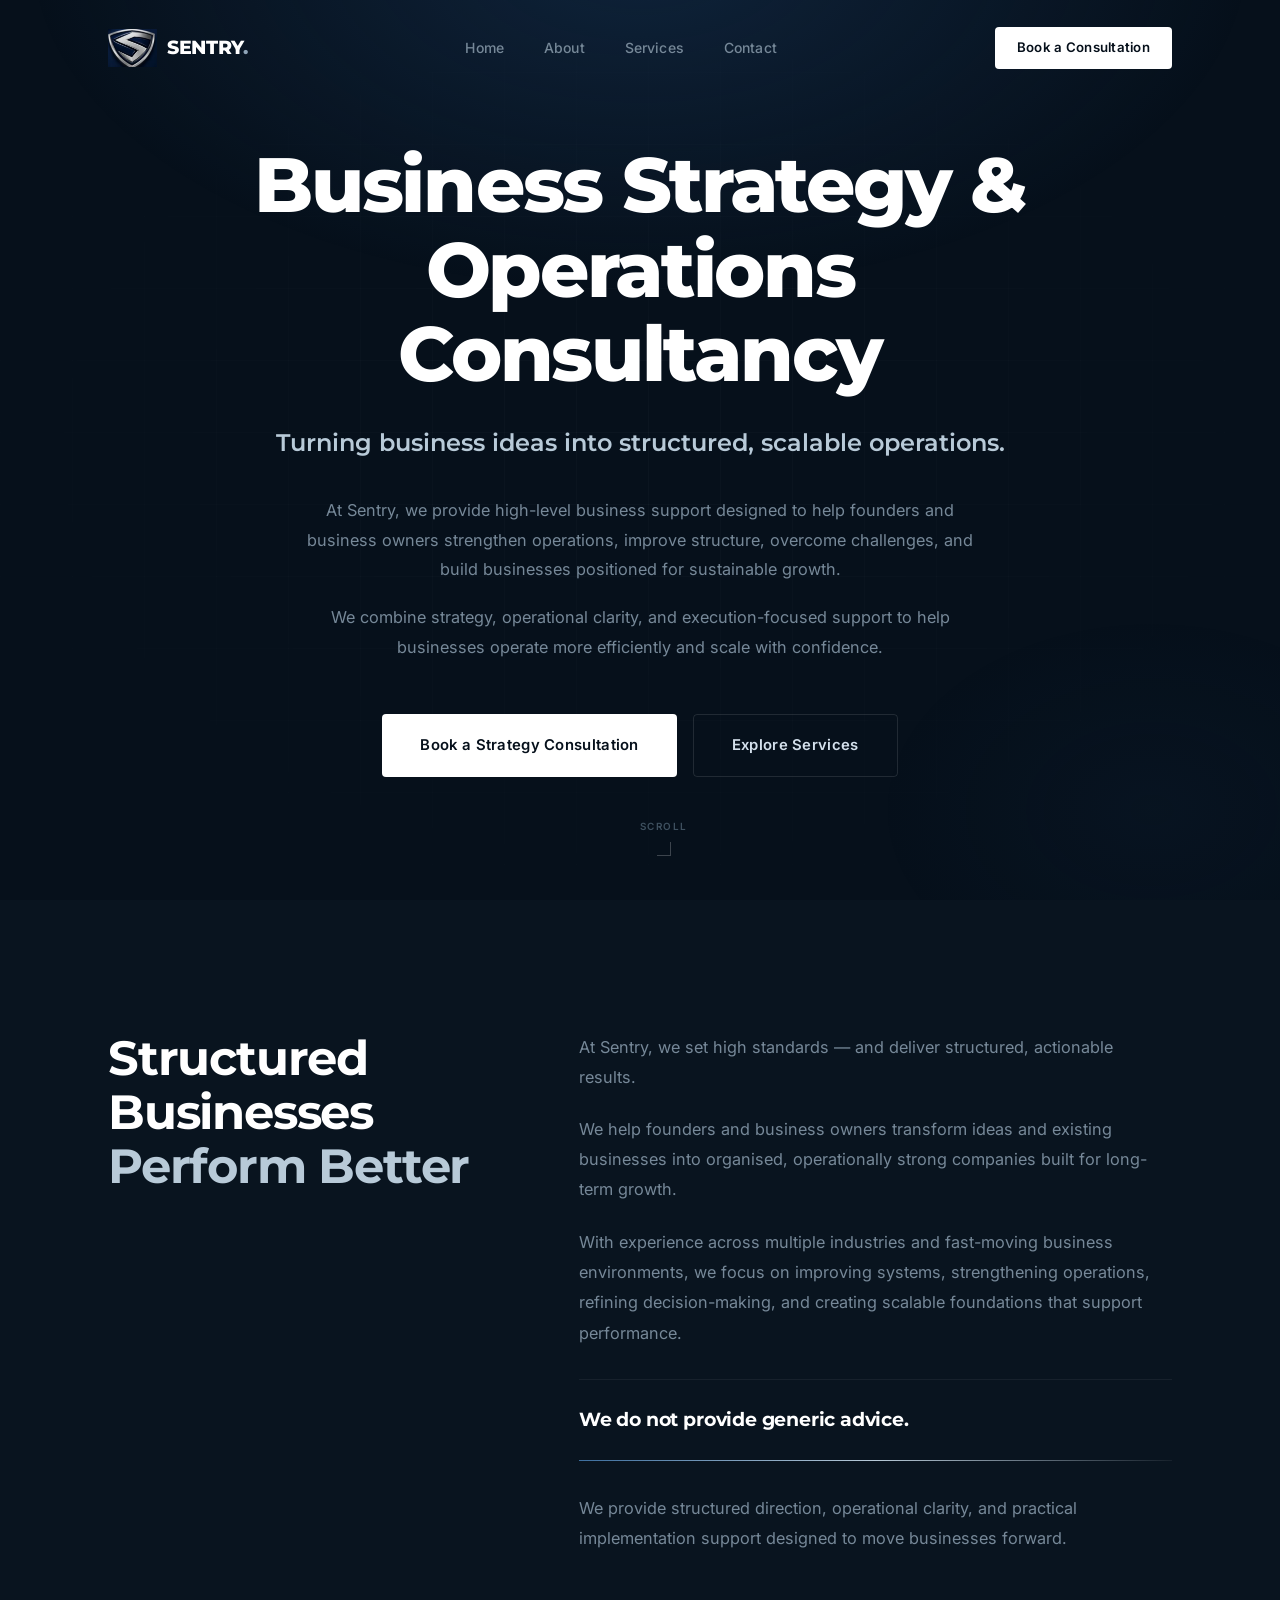
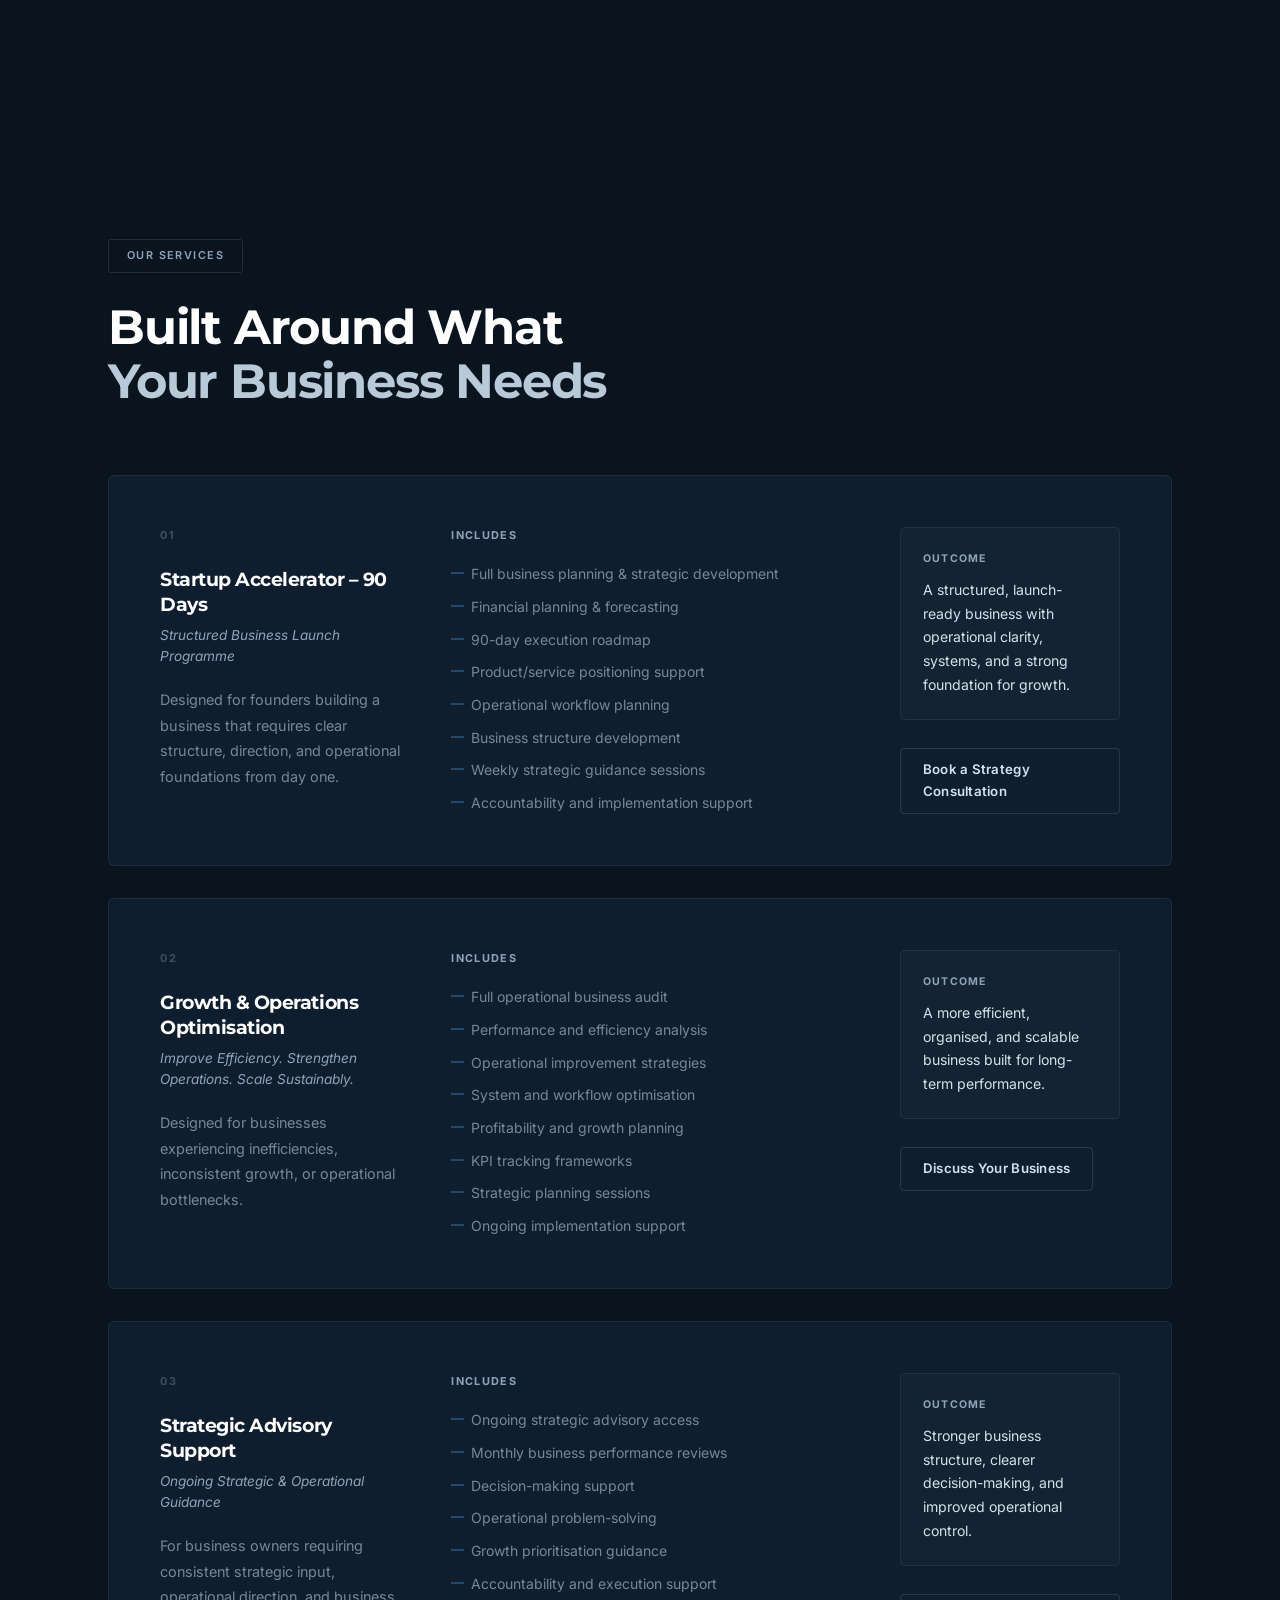
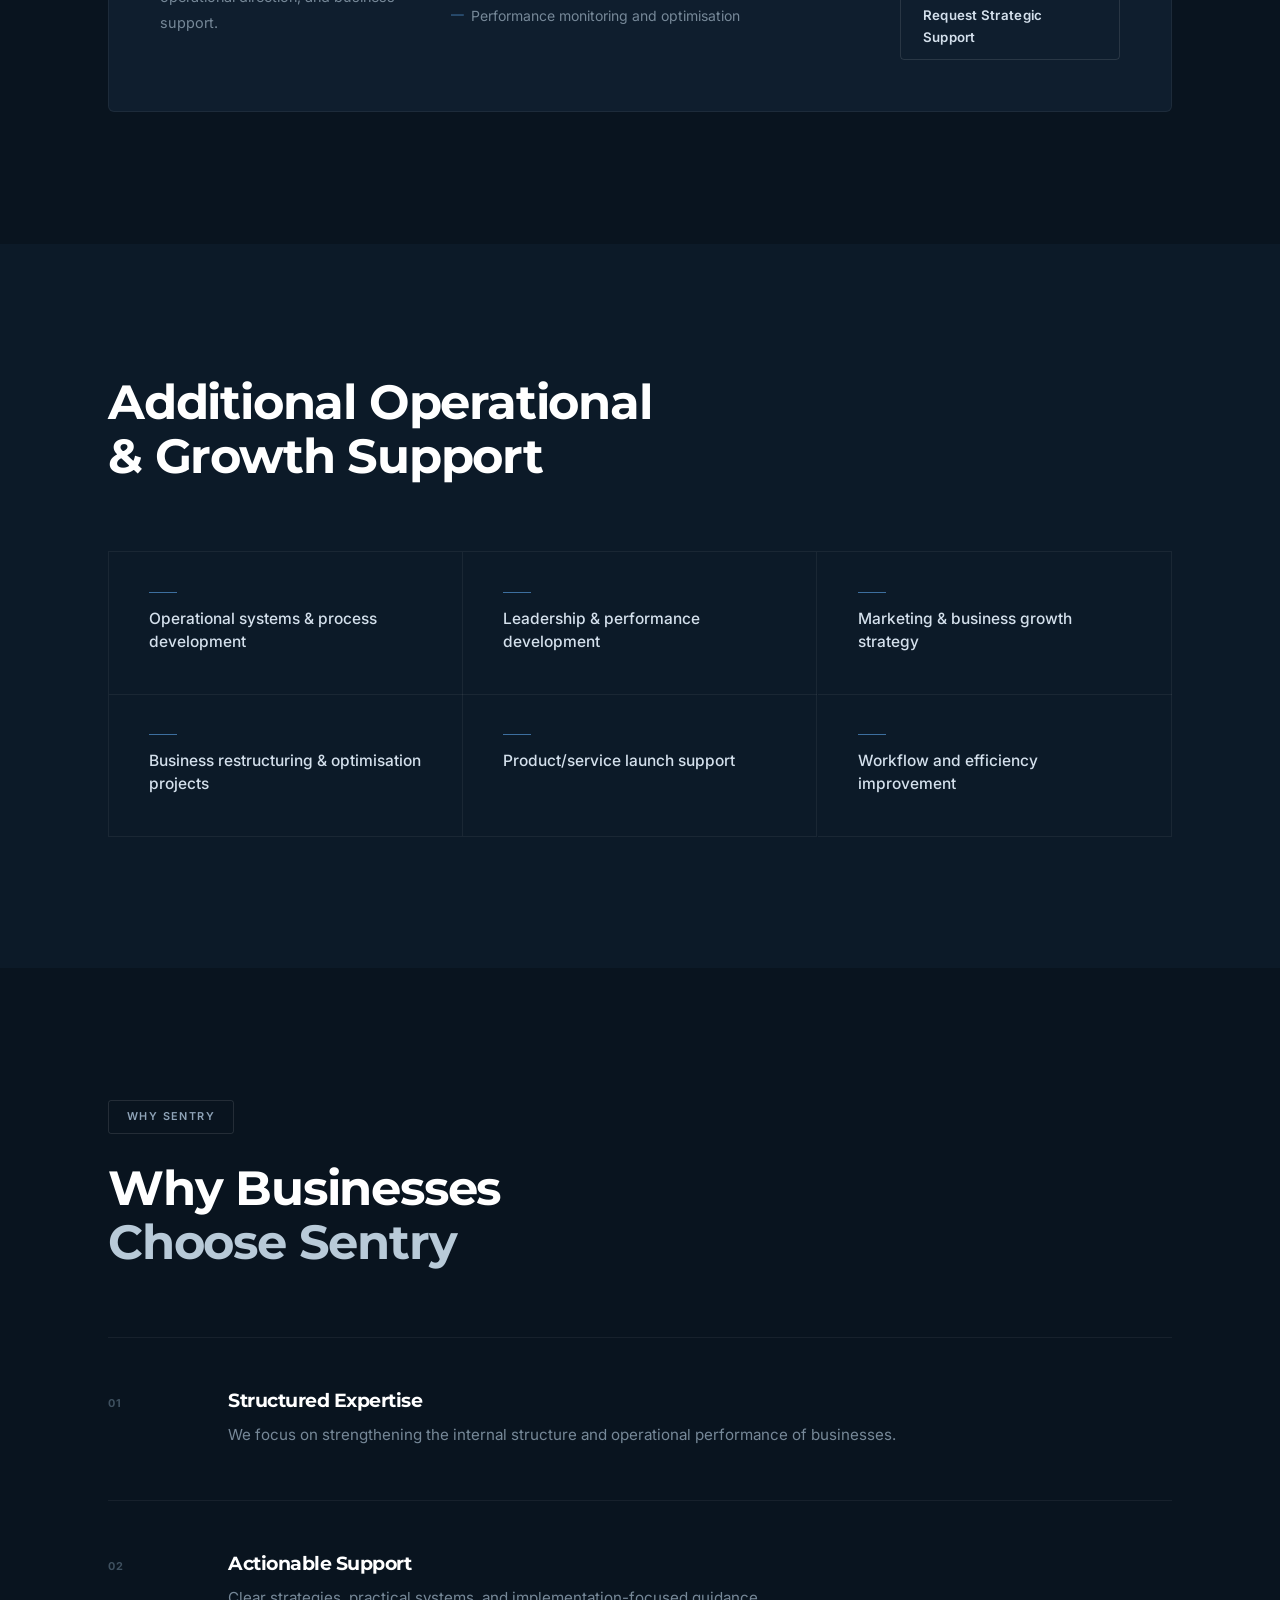
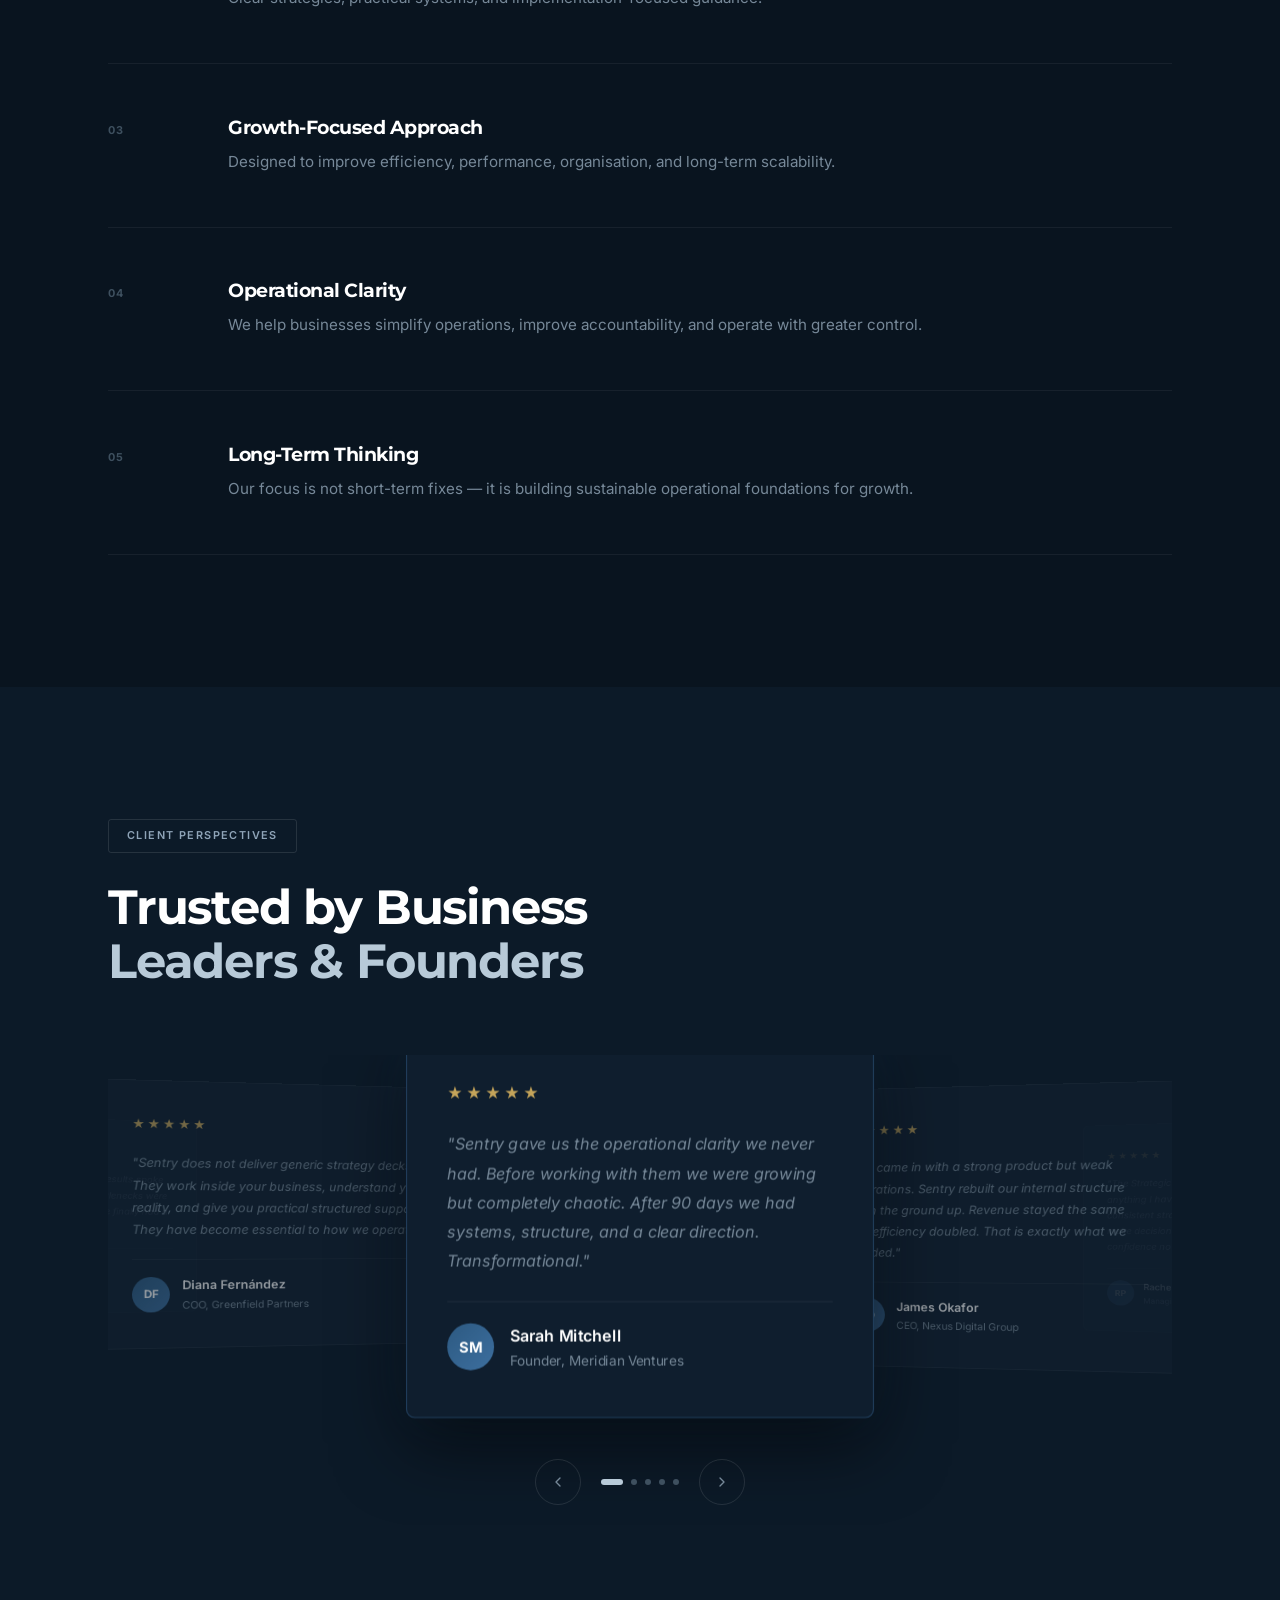
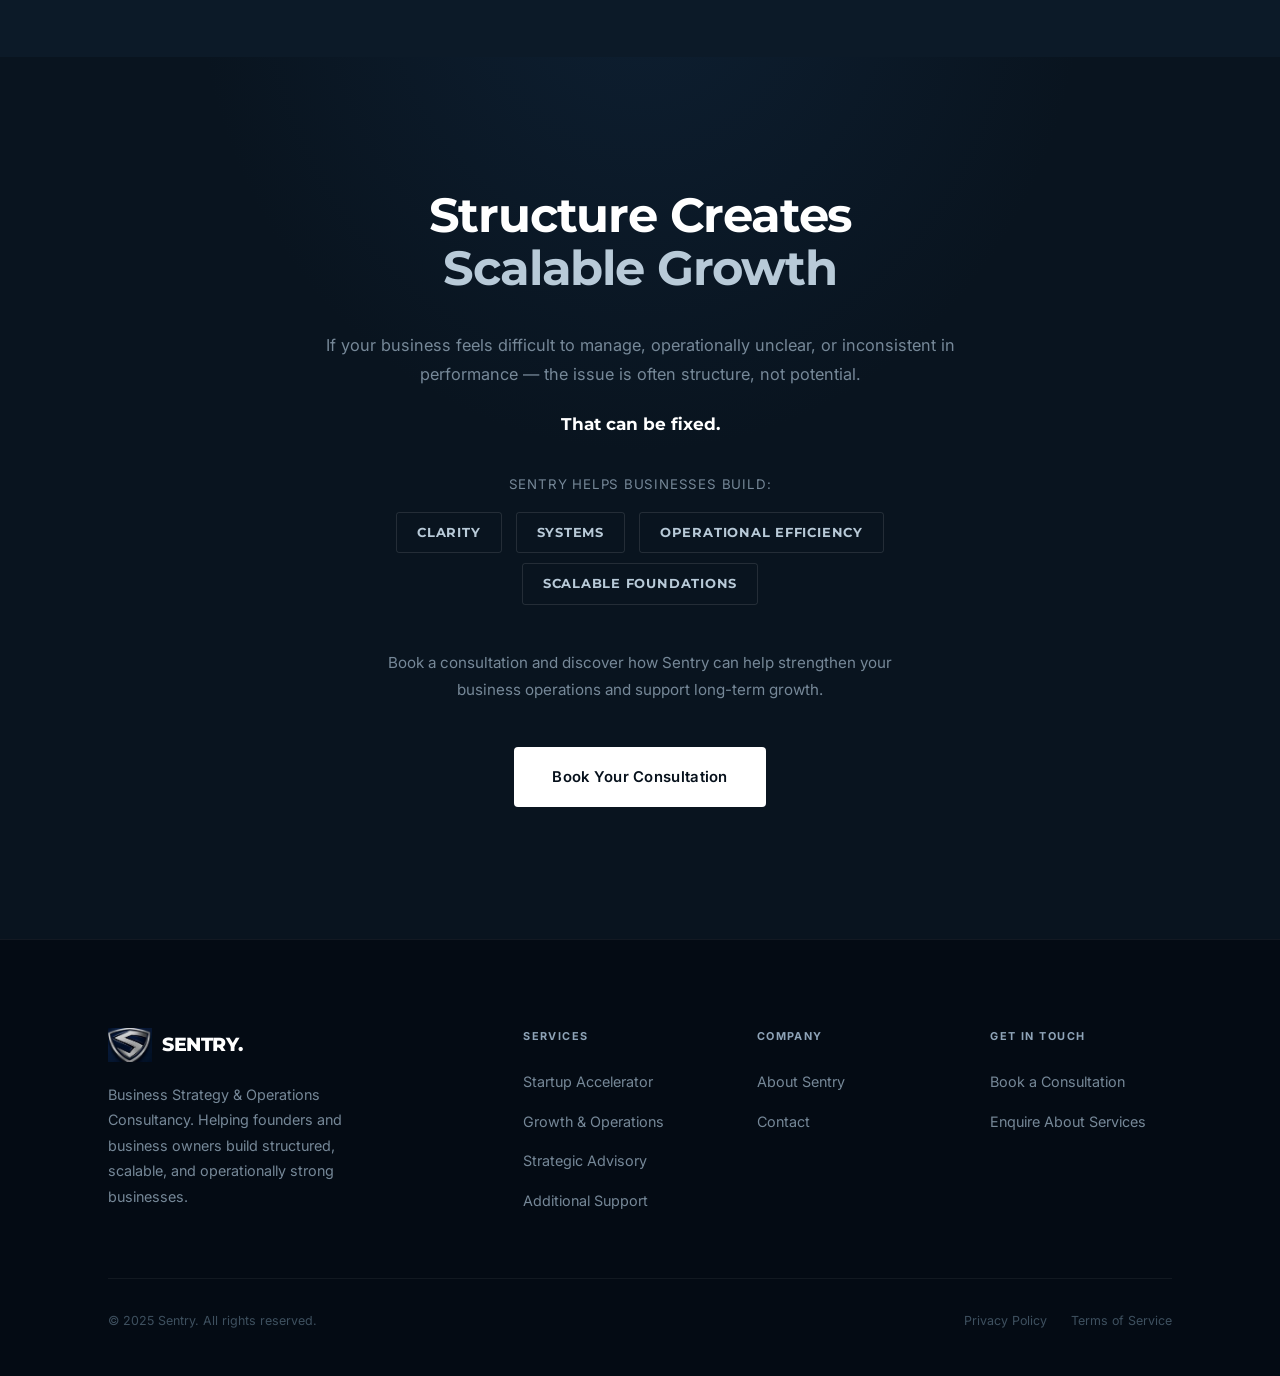
==== commit 655a3283: "make it  responsive" ====
--- a/index.html
+++ b/index.html
@@ -12,6 +12,7 @@
 
   <link rel="stylesheet" href="assets/css/styles.css" />
   <link rel="stylesheet" href="assets/css/animations.css" />
+  <link rel="stylesheet" href="assets/css/responsive.css" />
 </head>
 <body>
 
@@ -39,7 +40,7 @@
 
   <!-- Mobile Nav -->
   <div class="mobile-nav" id="mobile-nav" role="dialog" aria-label="Navigation">
-    <button class="mobile-nav-close" id="mobile-nav-close" aria-label="Close menu">✕</button>
+    <button type="button" class="mobile-nav-close" id="mobile-nav-close" aria-label="Close menu">✕</button>
     <a href="index.html">Home</a>
     <a href="about.html">About</a>
     <a href="#services">Services</a>
@@ -294,6 +295,136 @@
     </div>
   </section>
 
+  <!-- ─── TESTIMONIALS ───────────────────────────────────────── -->
+  <section class="section testi-section" id="testimonials">
+    <div class="container">
+
+      <div class="section-header">
+        <div class="tag reveal">Client Perspectives</div>
+        <h2 class="section-title reveal">
+          Trusted by Business<br /><span class="accent-text">Leaders &amp; Founders</span>
+        </h2>
+      </div>
+
+      <div class="carousel-wrapper" id="sry-carousel"
+           role="region" aria-label="Client testimonials" tabindex="0">
+
+        <div class="carousel-track" id="carousel-track">
+
+          <!-- Card 1 -->
+          <article class="testi-card" aria-hidden="false" tabindex="0">
+            <div class="testi-card-inner">
+              <div class="testi-stars" aria-label="5 stars">★★★★★</div>
+              <blockquote class="testi-text">
+                "Sentry gave us the operational clarity we never had. Before working with them we were growing but completely chaotic. After 90 days we had systems, structure, and a clear direction. Transformational."
+              </blockquote>
+              <div class="testi-author">
+                <div class="testi-avatar" aria-hidden="true">SM</div>
+                <div>
+                  <div class="testi-name">Sarah Mitchell</div>
+                  <div class="testi-role">Founder, Meridian Ventures</div>
+                </div>
+              </div>
+            </div>
+          </article>
+
+          <!-- Card 2 -->
+          <article class="testi-card" aria-hidden="true" tabindex="-1">
+            <div class="testi-card-inner">
+              <div class="testi-stars" aria-label="5 stars">★★★★★</div>
+              <blockquote class="testi-text">
+                "We came in with a strong product but weak operations. Sentry rebuilt our internal structure from the ground up. Revenue stayed the same but efficiency doubled. That is exactly what we needed."
+              </blockquote>
+              <div class="testi-author">
+                <div class="testi-avatar" aria-hidden="true">JO</div>
+                <div>
+                  <div class="testi-name">James Okafor</div>
+                  <div class="testi-role">CEO, Nexus Digital Group</div>
+                </div>
+              </div>
+            </div>
+          </article>
+
+          <!-- Card 3 -->
+          <article class="testi-card" aria-hidden="true" tabindex="-1">
+            <div class="testi-card-inner">
+              <div class="testi-stars" aria-label="5 stars">★★★★★</div>
+              <blockquote class="testi-text">
+                "The Strategic Advisory programme is unlike anything I have experienced. Having Sentry as a consistent strategic resource changed how I make decisions. I operate with far more confidence now."
+              </blockquote>
+              <div class="testi-author">
+                <div class="testi-avatar" aria-hidden="true">RP</div>
+                <div>
+                  <div class="testi-name">Rachel Park</div>
+                  <div class="testi-role">Managing Director, Fortis &amp; Co.</div>
+                </div>
+              </div>
+            </div>
+          </article>
+
+          <!-- Card 4 -->
+          <article class="testi-card" aria-hidden="true" tabindex="-1">
+            <div class="testi-card-inner">
+              <div class="testi-stars" aria-label="5 stars">★★★★★</div>
+              <blockquote class="testi-text">
+                "I was sceptical — but the 90-day results spoke for themselves. Our operational bottlenecks were gone, the team was aligned, and we finally had a scalable foundation to grow from."
+              </blockquote>
+              <div class="testi-author">
+                <div class="testi-avatar" aria-hidden="true">TC</div>
+                <div>
+                  <div class="testi-name">Tom Clarke</div>
+                  <div class="testi-role">Founder, Altitude Commerce</div>
+                </div>
+              </div>
+            </div>
+          </article>
+
+          <!-- Card 5 -->
+          <article class="testi-card" aria-hidden="true" tabindex="-1">
+            <div class="testi-card-inner">
+              <div class="testi-stars" aria-label="5 stars">★★★★★</div>
+              <blockquote class="testi-text">
+                "Sentry does not deliver generic strategy decks. They work inside your business, understand your reality, and give you practical structured support. They have become essential to how we operate."
+              </blockquote>
+              <div class="testi-author">
+                <div class="testi-avatar" aria-hidden="true">DF</div>
+                <div>
+                  <div class="testi-name">Diana Fernández</div>
+                  <div class="testi-role">COO, Greenfield Partners</div>
+                </div>
+              </div>
+            </div>
+          </article>
+
+        </div><!-- /carousel-track -->
+
+        <!-- Controls -->
+        <div class="carousel-controls">
+          <button type="button" class="carousel-btn carousel-prev" aria-label="Previous testimonial">
+            <svg viewBox="0 0 24 24" aria-hidden="true">
+              <polyline points="15 18 9 12 15 6"></polyline>
+            </svg>
+          </button>
+
+          <div class="carousel-dots" role="tablist" aria-label="Testimonial navigation">
+            <button type="button" class="carousel-dot is-active" role="tab" aria-label="Testimonial 1" aria-selected="true"></button>
+            <button type="button" class="carousel-dot" role="tab" aria-label="Testimonial 2" aria-selected="false"></button>
+            <button type="button" class="carousel-dot" role="tab" aria-label="Testimonial 3" aria-selected="false"></button>
+            <button type="button" class="carousel-dot" role="tab" aria-label="Testimonial 4" aria-selected="false"></button>
+            <button type="button" class="carousel-dot" role="tab" aria-label="Testimonial 5" aria-selected="false"></button>
+          </div>
+
+          <button type="button" class="carousel-btn carousel-next" aria-label="Next testimonial">
+            <svg viewBox="0 0 24 24" aria-hidden="true">
+              <polyline points="9 18 15 12 9 6"></polyline>
+            </svg>
+          </button>
+        </div>
+
+      </div><!-- /carousel-wrapper -->
+    </div>
+  </section>
+
   <!-- ─── FINAL CTA ────────────────────────────────────────── -->
   <section class="cta-section" id="cta">
     <div class="container">
--- a/assets/css/animations.css
+++ b/assets/css/animations.css
@@ -535,3 +535,362 @@
 @media (max-width: 1024px) {
   .service-card:hover { transform: translateY(-7px); }
 }
+
+/* ============================================================
+   21. 3D TESTIMONIAL CAROUSEL
+   ============================================================ */
+
+/* Section background */
+.testi-section { background: var(--bg-mid); }
+
+/* Outer wrapper — sets perspective origin for 3D */
+.carousel-wrapper {
+  position: relative;
+  overflow: hidden;
+  padding-bottom: 20px;
+  -webkit-user-select: none;
+  user-select: none;
+  -webkit-tap-highlight-color: transparent;
+}
+
+/* Track — preserve-3d so children share the 3D space */
+.carousel-track {
+  position: relative;
+  width: 100%;
+  height: 360px;
+  perspective: 1200px;
+  perspective-origin: 50% 50%;
+}
+
+/* ── Card base ─────────────────────────────────────────────── */
+.testi-card {
+  position: absolute;
+  left: 50%;
+  top: 0;
+  width: 420px;
+  max-width: calc(100vw - 48px);
+  cursor: pointer;
+  outline: none;
+  transform: translateX(-50%) translateZ(-200px) scale(0.55);
+  opacity: 0;
+  z-index: 1;
+  pointer-events: none;
+  transition:
+    transform  .65s cubic-bezier(0.25, 1, 0.50, 1),
+    opacity    .65s cubic-bezier(0.25, 1, 0.50, 1),
+    z-index      0s linear .32s;
+  will-change: transform, opacity;
+}
+
+/* ── Position classes (set by JS) ─────────────────────────── */
+
+.testi-card.is-center {
+  transform: translateX(-50%) translateZ(80px) scale(1.04);
+  opacity: 1;
+  z-index: 10;
+  cursor: default;
+  pointer-events: all;
+  transition:
+    transform .65s cubic-bezier(0.25, 1, 0.50, 1),
+    opacity   .65s cubic-bezier(0.25, 1, 0.50, 1);
+}
+
+.testi-card.is-right-1 {
+  transform: translateX(calc(-50% + 370px)) translateZ(-50px) rotateY(-13deg) scale(0.86);
+  opacity: 0.55;
+  z-index: 6;
+  pointer-events: all;
+  transition:
+    transform .65s cubic-bezier(0.25, 1, 0.50, 1),
+    opacity   .65s cubic-bezier(0.25, 1, 0.50, 1);
+}
+
+.testi-card.is-left-1 {
+  transform: translateX(calc(-50% - 370px)) translateZ(-50px) rotateY(13deg) scale(0.86);
+  opacity: 0.55;
+  z-index: 6;
+  pointer-events: all;
+  transition:
+    transform .65s cubic-bezier(0.25, 1, 0.50, 1),
+    opacity   .65s cubic-bezier(0.25, 1, 0.50, 1);
+}
+
+.testi-card.is-right-2 {
+  transform: translateX(calc(-50% + 640px)) translateZ(-120px) rotateY(-22deg) scale(0.68);
+  opacity: 0.18;
+  z-index: 3;
+  pointer-events: none;
+  transition:
+    transform .65s cubic-bezier(0.25, 1, 0.50, 1),
+    opacity   .65s cubic-bezier(0.25, 1, 0.50, 1);
+}
+
+.testi-card.is-left-2 {
+  transform: translateX(calc(-50% - 640px)) translateZ(-120px) rotateY(22deg) scale(0.68);
+  opacity: 0.18;
+  z-index: 3;
+  pointer-events: none;
+  transition:
+    transform .65s cubic-bezier(0.25, 1, 0.50, 1),
+    opacity   .65s cubic-bezier(0.25, 1, 0.50, 1);
+}
+
+.testi-card.is-hidden {
+  transform: translateX(-50%) translateZ(-260px) scale(0.5);
+  opacity: 0;
+  z-index: 1;
+  pointer-events: none;
+}
+
+/* ── Card inner panel ──────────────────────────────────────── */
+.testi-card-inner {
+  background: var(--bg-card);
+  border: 1px solid var(--border);
+  border-radius: 8px;
+  padding: 40px 36px;
+  display: flex;
+  flex-direction: column;
+  gap: 22px;
+  height: 100%;
+  transition:
+    border-color .35s var(--ease-smooth),
+    box-shadow   .35s var(--ease-smooth);
+}
+
+.testi-card.is-center .testi-card-inner {
+  border-color: rgba(61, 111, 159, .42);
+  box-shadow:
+    0 24px 64px rgba(0, 0, 0, .55),
+    0  0  48px rgba(61, 111, 159, .12);
+}
+
+/* ── Stars ─────────────────────────────────────────────────── */
+.testi-stars {
+  color: #c4a45a;
+  font-size: .85rem;
+  letter-spacing: 3px;
+}
+
+/* ── Quote ─────────────────────────────────────────────────── */
+.testi-text {
+  font-size: .9rem;
+  color: var(--text-muted);
+  line-height: 1.82;
+  font-style: italic;
+  flex: 1;
+}
+
+/* ── Author ────────────────────────────────────────────────── */
+.testi-author {
+  display: flex;
+  align-items: center;
+  gap: 14px;
+  padding-top: 18px;
+  border-top: 1px solid var(--border);
+}
+
+.testi-avatar {
+  width: 42px;
+  height: 42px;
+  border-radius: 50%;
+  background: linear-gradient(135deg, var(--accent), var(--accent-mid));
+  display: flex;
+  align-items: center;
+  justify-content: center;
+  font-size: .82rem;
+  font-weight: 700;
+  color: var(--white);
+  flex-shrink: 0;
+}
+
+.testi-name {
+  font-size: .9rem;
+  font-weight: 600;
+  color: var(--white);
+  margin-bottom: 2px;
+}
+
+.testi-role {
+  font-size: .76rem;
+  color: var(--text-muted);
+}
+
+/* ── Controls ──────────────────────────────────────────────── */
+.carousel-controls {
+  display: flex;
+  align-items: center;
+  justify-content: center;
+  gap: 20px;
+  margin-top: 44px;
+  position: relative;
+  z-index: 20;
+}
+
+.carousel-btn {
+  width: 46px;
+  height: 46px;
+  border-radius: 50%;
+  border: 1px solid var(--border-md);
+  background: transparent;
+  color: var(--text-muted);
+  font-size: 1rem;
+  cursor: pointer;
+  display: flex;
+  align-items: center;
+  justify-content: center;
+  transition:
+    border-color .22s var(--ease-smooth),
+    color        .22s var(--ease-smooth),
+    background   .22s var(--ease-smooth),
+    transform    .22s var(--ease-out-quart);
+}
+
+.carousel-btn:hover {
+  border-color: var(--border-light);
+  color: var(--white);
+  background: rgba(255,255,255,.04);
+  transform: scale(1.08);
+}
+
+.carousel-btn:active { transform: scale(0.93); transition-duration: .1s; }
+
+.carousel-btn svg {
+  width: 16px;
+  height: 16px;
+  stroke: currentColor;
+  fill: none;
+  stroke-width: 2;
+  stroke-linecap: round;
+  stroke-linejoin: round;
+}
+
+/* ── Dots ──────────────────────────────────────────────────── */
+.carousel-dots {
+  display: flex;
+  align-items: center;
+  gap: 8px;
+}
+
+.carousel-dot {
+  width: 6px;
+  height: 6px;
+  border-radius: 50%;
+  border: none;
+  background: var(--text-dim);
+  cursor: pointer;
+  padding: 0;
+  transition:
+    width      .30s var(--ease-out-expo),
+    background .25s var(--ease-smooth),
+    border-radius .30s var(--ease-out-expo);
+}
+
+.carousel-dot.is-active {
+  width: 22px;
+  border-radius: 3px;
+  background: var(--silver-light);
+}
+
+/* ── Carousel responsive overrides ────────────────────────── */
+
+/* Tablet (≤1024px): hide far cards, tighten side offset */
+@media (max-width: 1024px) {
+  .testi-card { width: 360px; }
+  .testi-card.is-left-1  { transform: translateX(calc(-50% - 300px)) translateZ(-50px) rotateY(13deg) scale(0.86); }
+  .testi-card.is-right-1 { transform: translateX(calc(-50% + 300px)) translateZ(-50px) rotateY(-13deg) scale(0.86); }
+  .testi-card.is-left-2,
+  .testi-card.is-right-2 { opacity: 0; pointer-events: none; }
+}
+
+/* Mobile (≤768px): flat single-card view, no 3D */
+@media (max-width: 768px) {
+  .carousel-track {
+    height: auto;
+    perspective: none;
+    min-height: 280px;
+  }
+
+  .testi-card {
+    position: relative;
+    left: auto;
+    top: auto;
+    width: 100%;
+    max-width: 100%;
+    transform: none !important;
+    opacity: 0;
+    z-index: 1;
+    pointer-events: none;
+    display: none;
+    transition: opacity .4s var(--ease-smooth);
+  }
+
+  .testi-card.is-center {
+    display: block;
+    opacity: 1;
+    pointer-events: all;
+    transform: none !important;
+  }
+
+  .testi-card-inner { padding: 28px 24px; gap: 18px; }
+
+  .carousel-controls { margin-top: 28px; gap: 16px; }
+  .carousel-btn { width: 44px; height: 44px; }
+}
+
+/* ============================================================
+   22. TOUCH-DEVICE OVERRIDES
+   ============================================================ */
+
+@media (hover: none) and (pointer: coarse) {
+
+  /* Disable desktop hover states */
+  .service-card:hover {
+    transform: none !important;
+    border-color: var(--border) !important;
+    box-shadow: none !important;
+  }
+  .service-card:hover::before { height: 0 !important; }
+  .service-card:hover .sc-outcome-block {
+    border-color: var(--border) !important;
+    background: rgba(255,255,255,.025) !important;
+  }
+
+  .support-item:hover { background: transparent; }
+  .support-item:hover .support-dash { width: 28px; background: var(--accent-mid); }
+  .support-item:hover span { color: var(--text-primary); }
+
+  .why-item:hover { background: transparent; padding-left: 0 !important; }
+
+  /* Disable ambient glow on btn-primary (saves battery) */
+  .btn-primary { animation: none; }
+
+  /* Ensure all tap targets ≥ 44px */
+  .btn        { min-height: 48px; }
+  .carousel-btn { min-width: 48px; min-height: 48px; }
+  .carousel-dot { min-width: 24px; min-height: 24px; }
+  .nav-links a  { min-height: 44px; }
+}
+
+/* ============================================================
+   23. LARGE SCREEN OVERRIDES (≥1441px)
+   ============================================================ */
+
+@media (min-width: 1441px) {
+  .testi-card { width: 460px; }
+  .testi-card.is-left-1  { transform: translateX(calc(-50% - 430px)) translateZ(-50px) rotateY(13deg) scale(0.86); }
+  .testi-card.is-right-1 { transform: translateX(calc(-50% + 430px)) translateZ(-50px) rotateY(-13deg) scale(0.86); }
+  .testi-card.is-left-2  { transform: translateX(calc(-50% - 750px)) translateZ(-120px) rotateY(22deg) scale(0.68); }
+  .testi-card.is-right-2 { transform: translateX(calc(-50% + 750px)) translateZ(-120px) rotateY(-22deg) scale(0.68); }
+  .carousel-track { height: 400px; }
+}
+
+/* ============================================================
+   24. LANDSCAPE MOBILE OVERRIDE
+   ============================================================ */
+
+@media (max-height: 520px) and (orientation: landscape) {
+  .hero { min-height: 0; padding: 90px 0 60px; }
+  .hero-scroll-hint { display: none; }
+  nav { padding: 10px 0; }
+  nav.scrolled { padding: 8px 0; }
+}
--- a/assets/css/responsive.css
+++ b/assets/css/responsive.css
@@ -0,0 +1,284 @@
+/* ============================================================
+   SENTRY — Responsive System  (Mobile-First)
+   Load LAST — after styles.css and animations.css
+   ============================================================ */
+
+/* ─── 1. Fluid Design Tokens ──────────────────────────────── */
+:root {
+  /* Fluid type scale  (min  | fluid | max) */
+  --fs-2xs:  clamp(.65rem,  .63rem + .10vw, .72rem);
+  --fs-xs:   clamp(.72rem,  .70rem + .12vw, .80rem);
+  --fs-sm:   clamp(.80rem,  .77rem + .16vw, .90rem);
+  --fs-base: clamp(.90rem,  .86rem + .22vw, 1.02rem);
+  --fs-md:   clamp(1.00rem, .94rem + .32vw, 1.20rem);
+  --fs-lg:   clamp(1.10rem, .98rem + .62vw, 1.60rem);
+  --fs-xl:   clamp(1.30rem, 1.05rem + 1.32vw, 2.10rem);
+  --fs-2xl:  clamp(1.70rem, 1.20rem + 2.50vw, 3.00rem);
+  --fs-3xl:  clamp(2.10rem, 1.35rem + 3.80vw, 4.00rem);
+  --fs-hero: clamp(2.20rem, 1.30rem + 5.50vw, 4.80rem);
+
+  /* Fluid spacing scale */
+  --sp-3xs: clamp(.25rem, .22rem + .16vw, .40rem);
+  --sp-2xs: clamp(.40rem, .36rem + .22vw, .60rem);
+  --sp-xs:  clamp(.60rem, .54rem + .30vw, .90rem);
+  --sp-sm:  clamp(.80rem, .70rem + .52vw, 1.30rem);
+  --sp-md:  clamp(1.20rem, .95rem + 1.30vw, 2.40rem);
+  --sp-lg:  clamp(2.00rem, 1.30rem + 3.60vw, 5.00rem);
+  --sp-xl:  clamp(3.50rem, 2.00rem + 7.80vw, 10.0rem);
+  --sp-2xl: clamp(5.00rem, 2.80rem + 11.0vw, 14.0rem);
+
+  /* Fluid container padding */
+  --pad: clamp(1.25rem, 4vw, 3rem);
+
+  /* Touch target minimum */
+  --touch-target: 44px;
+}
+
+/* ─── 2. Global Base Overrides ────────────────────────────── */
+
+/* Use fluid base font */
+body { font-size: var(--fs-base); }
+
+/* Fluid container */
+.container {
+  padding-left:  var(--pad);
+  padding-right: var(--pad);
+}
+
+/* Fluid section vertical padding */
+.section       { padding-top: var(--sp-xl); padding-bottom: var(--sp-xl); }
+.cta-section   { padding-top: var(--sp-xl); padding-bottom: var(--sp-xl); }
+.page-hero     { padding-top: clamp(7rem, 6rem + 5vw, 12rem); padding-bottom: var(--sp-lg); }
+
+/* Section header spacing */
+.section-header { margin-bottom: var(--sp-lg); }
+
+/* ─── 3. Fluid Typography ─────────────────────────────────── */
+
+.hero-headline   { font-size: var(--fs-hero); }
+.hero-statement  { font-size: var(--fs-lg); }
+.hero-sub        { font-size: var(--fs-base); }
+
+.section-title   { font-size: var(--fs-2xl); }
+.page-title      { font-size: var(--fs-3xl); }
+.cta-headline    { font-size: var(--fs-2xl); }
+
+.sc-title        { font-size: var(--fs-md); }
+.why-title       { font-size: var(--fs-md); }
+.intro-highlight { font-size: var(--fs-md); }
+
+/* Footer */
+.footer-logo     { font-size: var(--fs-md); }
+.footer-desc     { font-size: var(--fs-sm); }
+.footer-links a  { font-size: var(--fs-sm); }
+
+/* ─── 4. Fluid Images ─────────────────────────────────────── */
+
+img {
+  max-width: 100%;
+  height: auto;
+  display: block;
+}
+
+.nav-logo img    { height: clamp(28px, 3.5vw, 38px); width: auto; }
+.footer-logo img { height: clamp(24px, 3vw, 34px);   width: auto; }
+
+/* ─── 5. Navigation — Fluid ───────────────────────────────── */
+
+.nav-inner {
+  padding-left:  var(--pad);
+  padding-right: var(--pad);
+}
+
+.nav-links a {
+  min-height: var(--touch-target);
+  display: inline-flex;
+  align-items: center;
+}
+
+/* ─── 6. Smooth All-Platform Scrolling ───────────────────── */
+
+html { scroll-behavior: smooth; -webkit-overflow-scrolling: touch; }
+
+/* ─── 7. Fluid Service Cards ─────────────────────────────── */
+
+.service-card { padding: clamp(28px, 4vw, 56px); }
+
+.service-card-inner {
+  gap: clamp(24px, 4vw, 64px);
+}
+
+/* ─── 8. Carousel card min-height ───────────────────────── */
+
+.testi-card-inner { min-height: 260px; }
+
+/* ─── 9. BREAKPOINT: 320px – 480px (mobile small) ──────── */
+
+@media (max-width: 480px) {
+
+  /* Nav */
+  nav           { padding: 16px 0; }
+  nav.scrolled  { padding: 12px 0; }
+
+  /* Hero */
+  .hero         { padding-top: 100px; padding-bottom: 80px; }
+  .hero-cta     {
+    flex-direction: column;
+    align-items: stretch;
+    gap: 12px;
+    width: 100%;
+  }
+  .hero-cta .btn {
+    width: 100%;
+    justify-content: center;
+    min-height: 52px;
+  }
+
+  /* Intro */
+  .intro-grid          { grid-template-columns: 1fr; gap: var(--sp-md); }
+  .intro-heading-sticky{ position: static; }
+
+  /* Services */
+  .services-list       { gap: 20px; }
+  .service-card-inner  { grid-template-columns: 1fr; gap: var(--sp-md); }
+
+  /* Support */
+  .support-grid        { grid-template-columns: 1fr; border-left: none; }
+  .support-item        { border-right: none; padding: 22px 0; }
+
+  /* Why */
+  .why-item            { grid-template-columns: 1fr; gap: 6px; padding: 26px 0; }
+
+  /* CTA */
+  .cta-pillars         { gap: 8px 8px; }
+  .cta-pillars span    { font-size: .7rem; padding: 7px 12px; }
+  .cta-content         { padding: 0 4px; }
+
+  /* Footer */
+  .footer-grid         { grid-template-columns: 1fr; gap: var(--sp-md); }
+  .footer-bottom       { flex-direction: column; text-align: center; gap: 10px; }
+  .footer-legal        { flex-wrap: wrap; justify-content: center; gap: 14px; }
+
+  /* About */
+  .about-body          { grid-template-columns: 1fr; gap: var(--sp-md); }
+  .contact-body        { grid-template-columns: 1fr; gap: var(--sp-md); }
+}
+
+/* ─── 10. BREAKPOINT: 481px – 768px (mobile / tablet-portrait) ── */
+
+@media (max-width: 768px) {
+
+  /* Nav converts to hamburger */
+  .nav-links, .nav-cta { display: none; }
+  .hamburger            { display: flex; }
+
+  /* Hero */
+  .hero      { padding-top: 110px; padding-bottom: 90px; }
+  .hero-cta  { flex-direction: column; align-items: center; gap: 12px; }
+
+  /* Layouts */
+  .intro-grid          { grid-template-columns: 1fr; gap: var(--sp-md); }
+  .intro-heading-sticky{ position: static; }
+  .service-card-inner  { grid-template-columns: 1fr; gap: var(--sp-md); }
+  .about-body          { grid-template-columns: 1fr; gap: var(--sp-md); }
+  .contact-body        { grid-template-columns: 1fr; gap: var(--sp-md); }
+
+  /* Support */
+  .support-grid        { grid-template-columns: 1fr; border-left: none; }
+  .support-item        { border-right: none; padding: 28px 0; }
+
+  /* Why */
+  .why-item            { grid-template-columns: 1fr; gap: 8px; padding: 32px 0; }
+
+  /* Footer */
+  .footer-grid         { grid-template-columns: 1fr 1fr; }
+  .footer-bottom       { flex-direction: column; text-align: center; }
+}
+
+/* ─── 11. BREAKPOINT: 769px – 1024px (tablet landscape) ───── */
+
+@media (max-width: 1024px) {
+
+  /* Service cards collapse to single column internally */
+  .service-card-inner  { grid-template-columns: 1fr; gap: var(--sp-md); }
+
+  /* 2-col layouts collapse */
+  .intro-grid          { grid-template-columns: 1fr; gap: var(--sp-md); }
+  .intro-heading-sticky{ position: static; }
+  .about-body          { grid-template-columns: 1fr; gap: var(--sp-md); }
+  .contact-body        { grid-template-columns: 1fr; gap: var(--sp-md); }
+
+  /* Footer 2-col */
+  .footer-grid         { grid-template-columns: 1fr 1fr; gap: var(--sp-md); }
+
+  /* Support 2-col */
+  .support-grid        { grid-template-columns: repeat(2, 1fr); }
+}
+
+/* ─── 12. BREAKPOINT: 1025px – 1440px (desktop) ────────────── */
+
+@media (min-width: 1025px) and (max-width: 1440px) {
+  /* Standard desktop — base styles apply, no overrides needed */
+}
+
+/* ─── 13. BREAKPOINT: 1441px+ (large / 4K) ─────────────────── */
+
+@media (min-width: 1441px) {
+  .container    { max-width: 1340px; }
+
+  .section      { padding-top: clamp(10rem, 12vw, 16rem); padding-bottom: clamp(10rem, 12vw, 16rem); }
+  .cta-section  { padding-top: clamp(12rem, 14vw, 18rem); padding-bottom: clamp(12rem, 14vw, 18rem); }
+
+  .service-card { padding: 72px 80px; }
+  .service-card-inner { gap: 80px; }
+
+  .why-item     { padding: 60px 0; }
+}
+
+/* ─── 14. Orientation: landscape mobile ─────────────────────── */
+
+@media (max-height: 520px) and (orientation: landscape) {
+  .hero     { padding-top: 80px; padding-bottom: 60px; }
+  nav       { padding: 10px 0; }
+  nav.scrolled { padding: 8px 0; }
+}
+
+/* ─── 15. Touch — Pointer-Coarse Devices ─────────────────── */
+
+@media (hover: none) and (pointer: coarse) {
+
+  /* Minimum tap-target sizes */
+  .btn           { min-height: 50px; }
+  .carousel-btn  { min-width: 50px; min-height: 50px; }
+  .carousel-dot  { min-width: 22px; min-height: 22px; }
+  .nav-links a   { min-height: var(--touch-target); }
+  .footer-links a{ min-height: var(--touch-target); display: flex; align-items: center; }
+
+  /* Remove hover-dependent layout shifts */
+  .why-item:hover       { padding-left: 0 !important; }
+  .philosophy-item:hover{ padding-left: 0 !important; }
+  .footer-links a:hover { transform: none; }
+}
+
+/* ─── 16. Fluid contact form ──────────────────────────────── */
+
+.form-input,
+.form-textarea {
+  font-size: var(--fs-base);
+  padding: clamp(12px, 1.5vw, 16px) clamp(14px, 2vw, 20px);
+}
+
+/* ─── 17. Print ───────────────────────────────────────────── */
+
+@media print {
+  nav,
+  .mobile-nav,
+  .hero-scroll-hint,
+  .carousel-controls,
+  .cta-section,
+  footer { display: none !important; }
+
+  .reveal { opacity: 1 !important; transform: none !important; }
+  body    { background: #fff !important; color: #111 !important; }
+  a       { color: inherit; text-decoration: none; }
+}
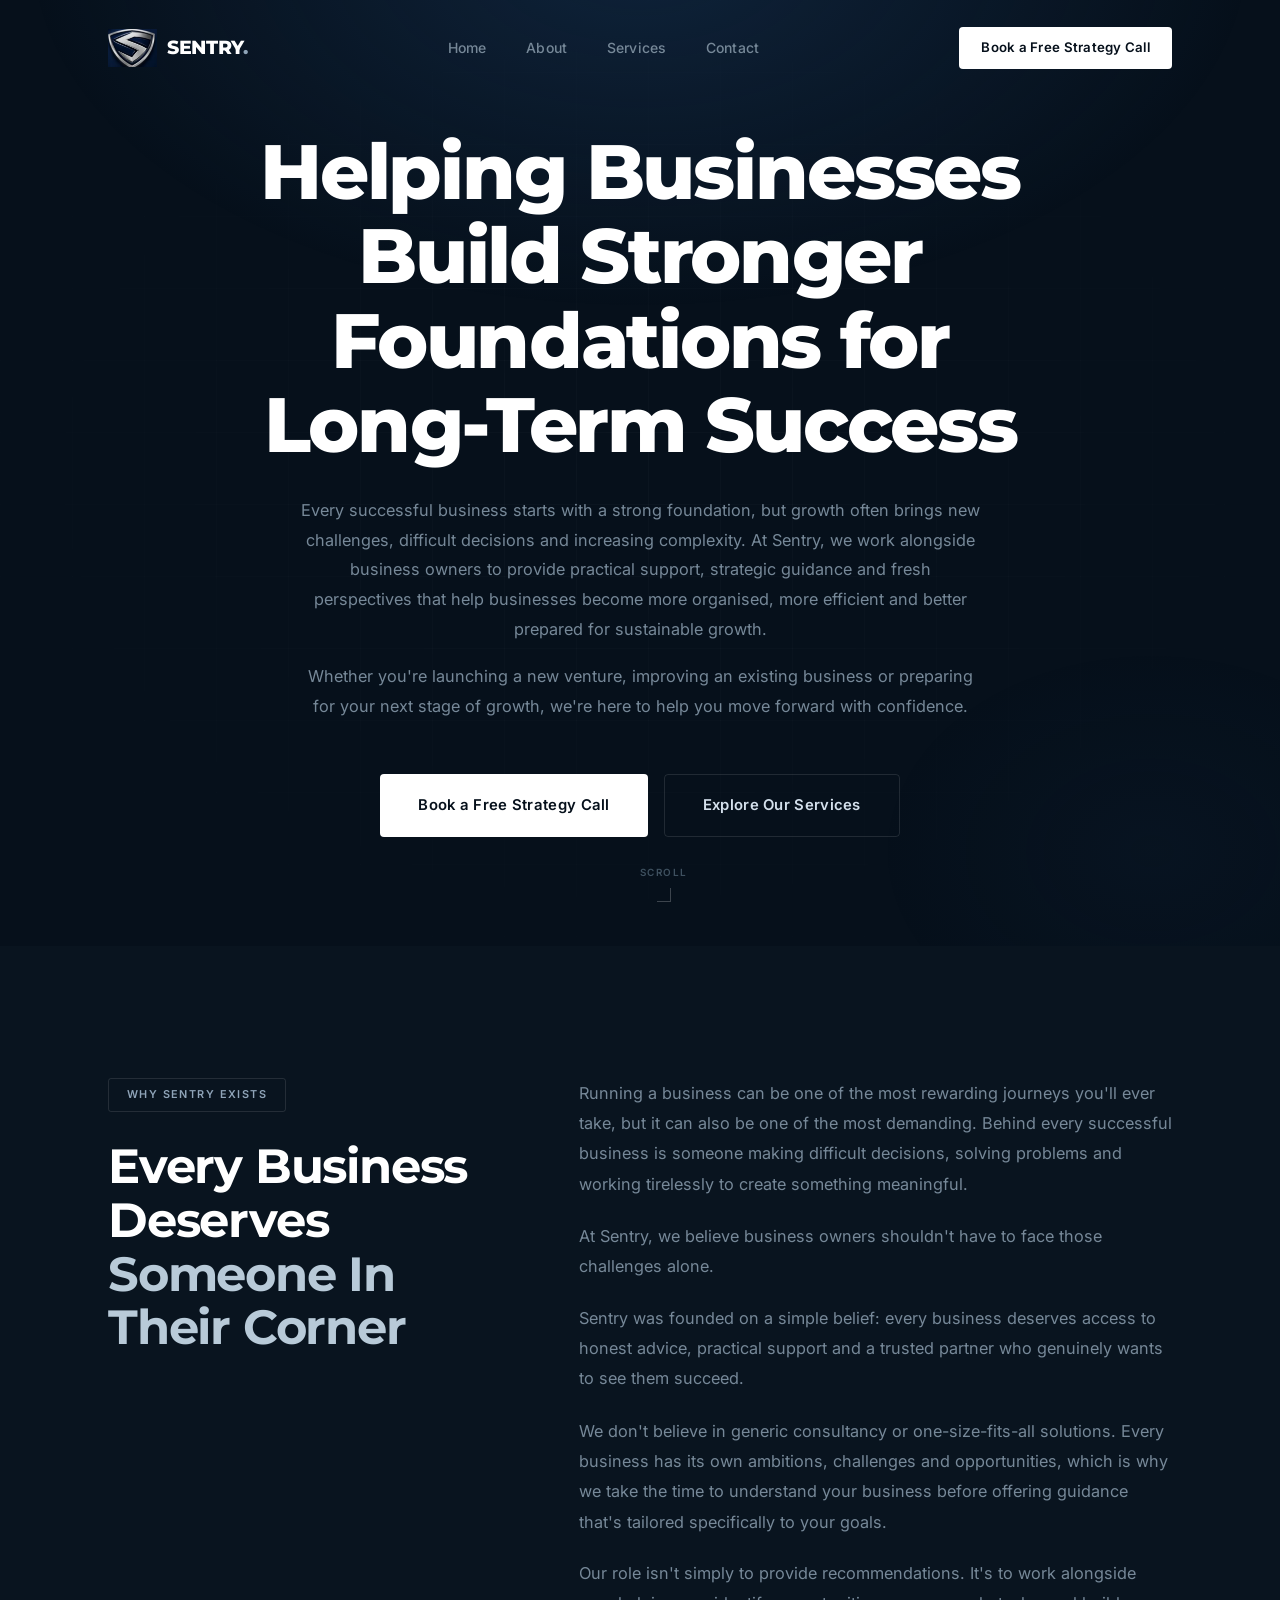
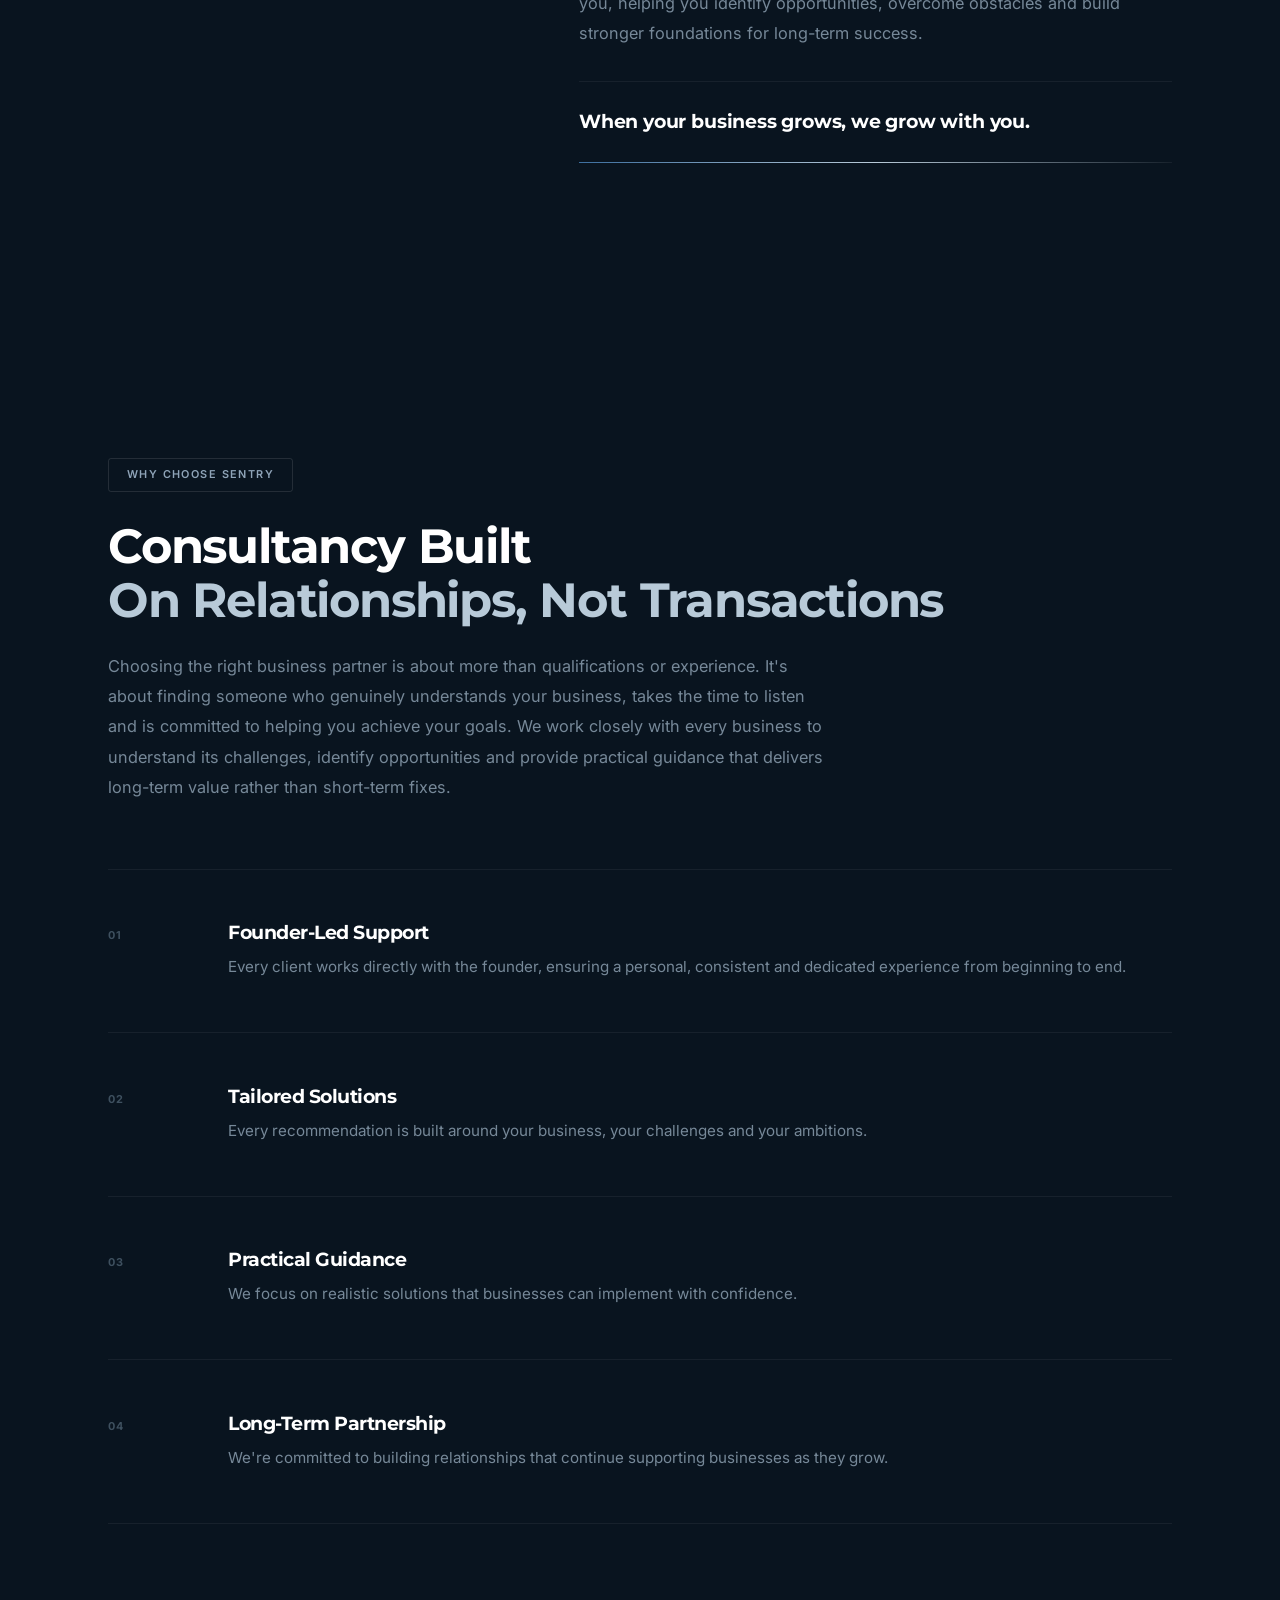
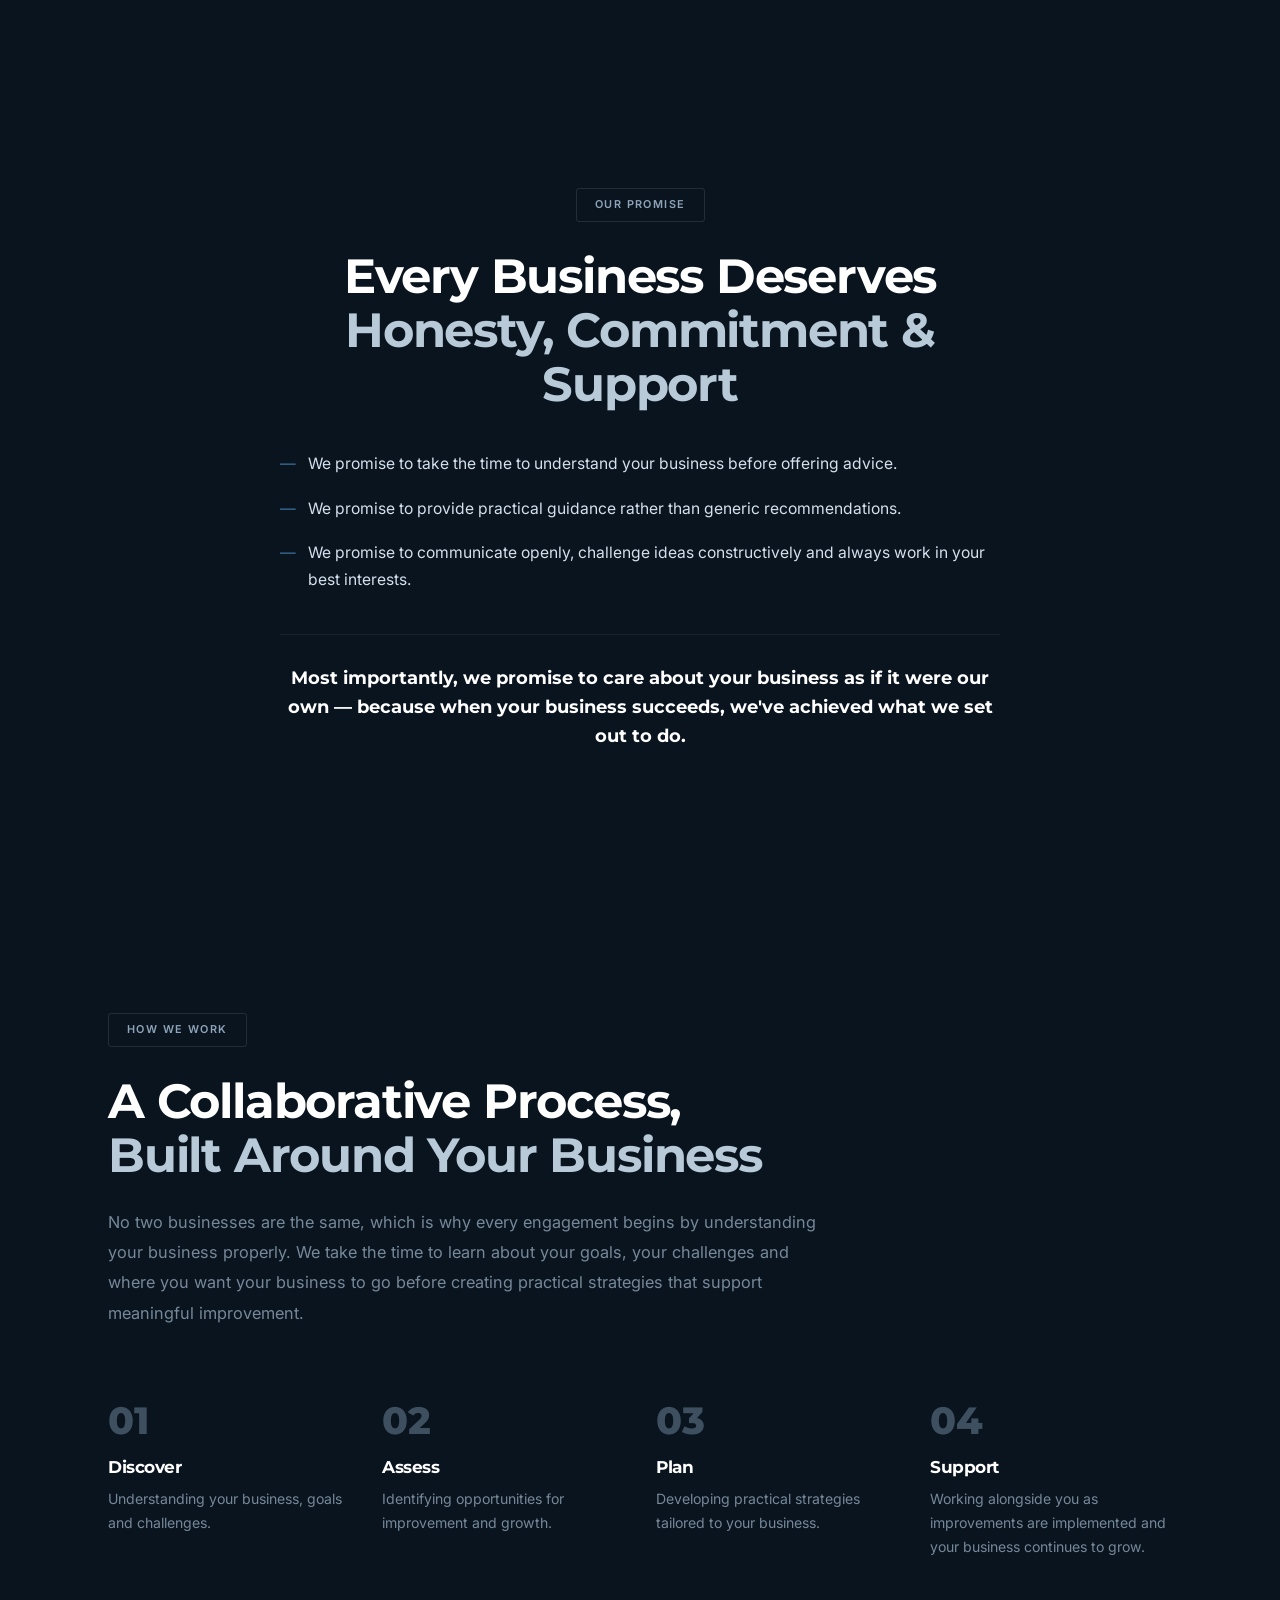
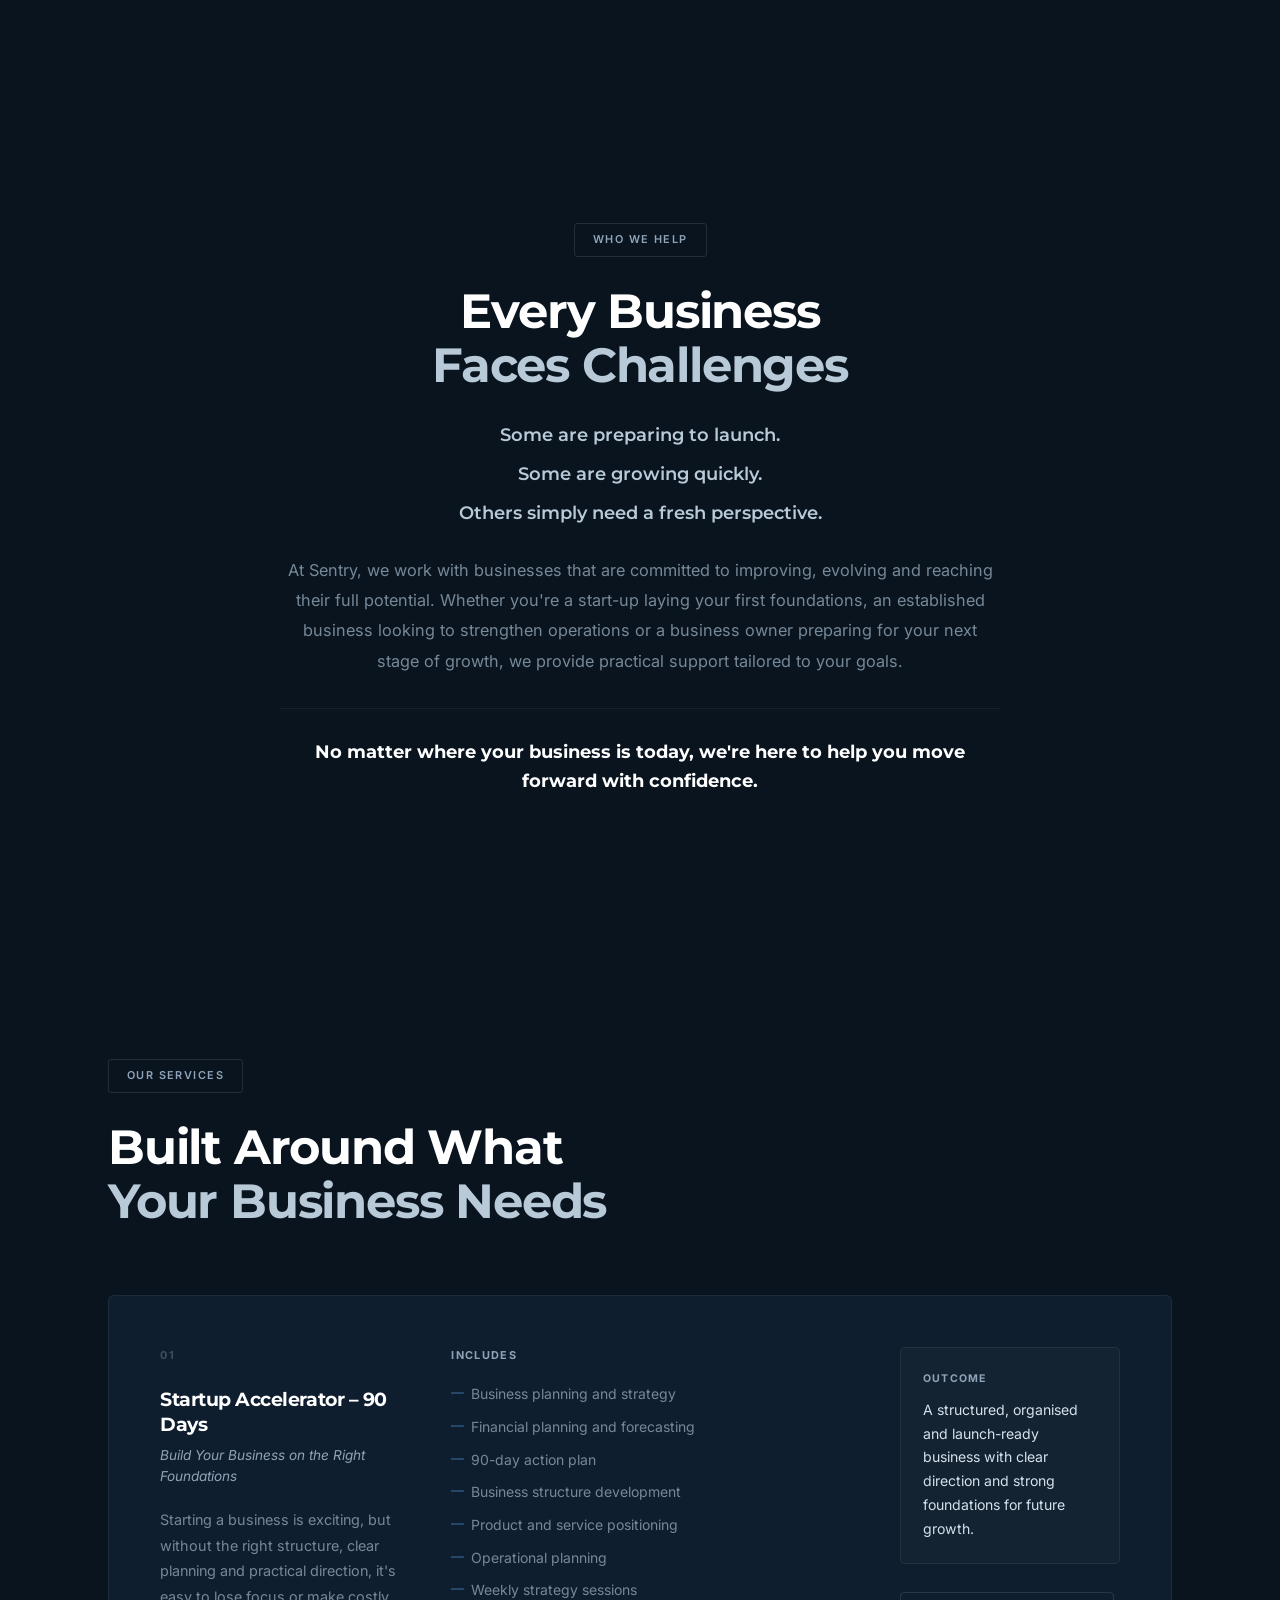
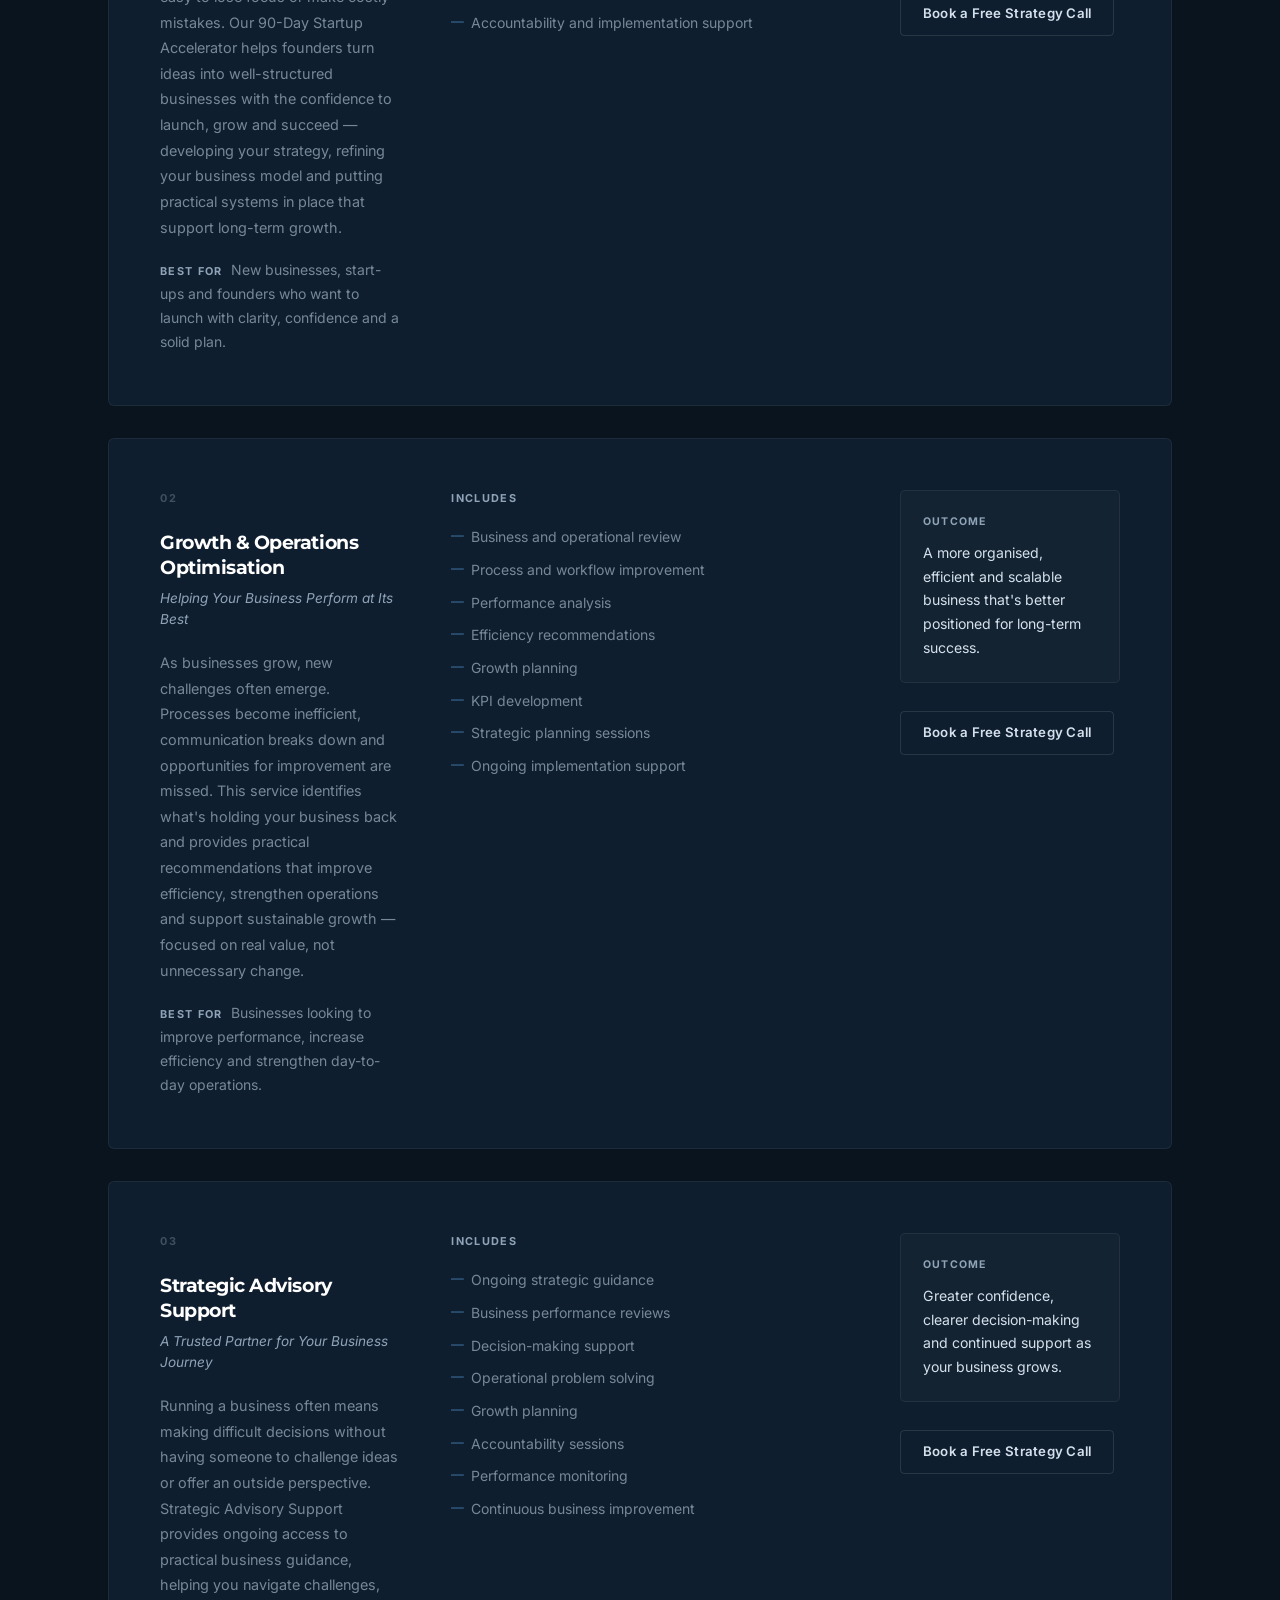
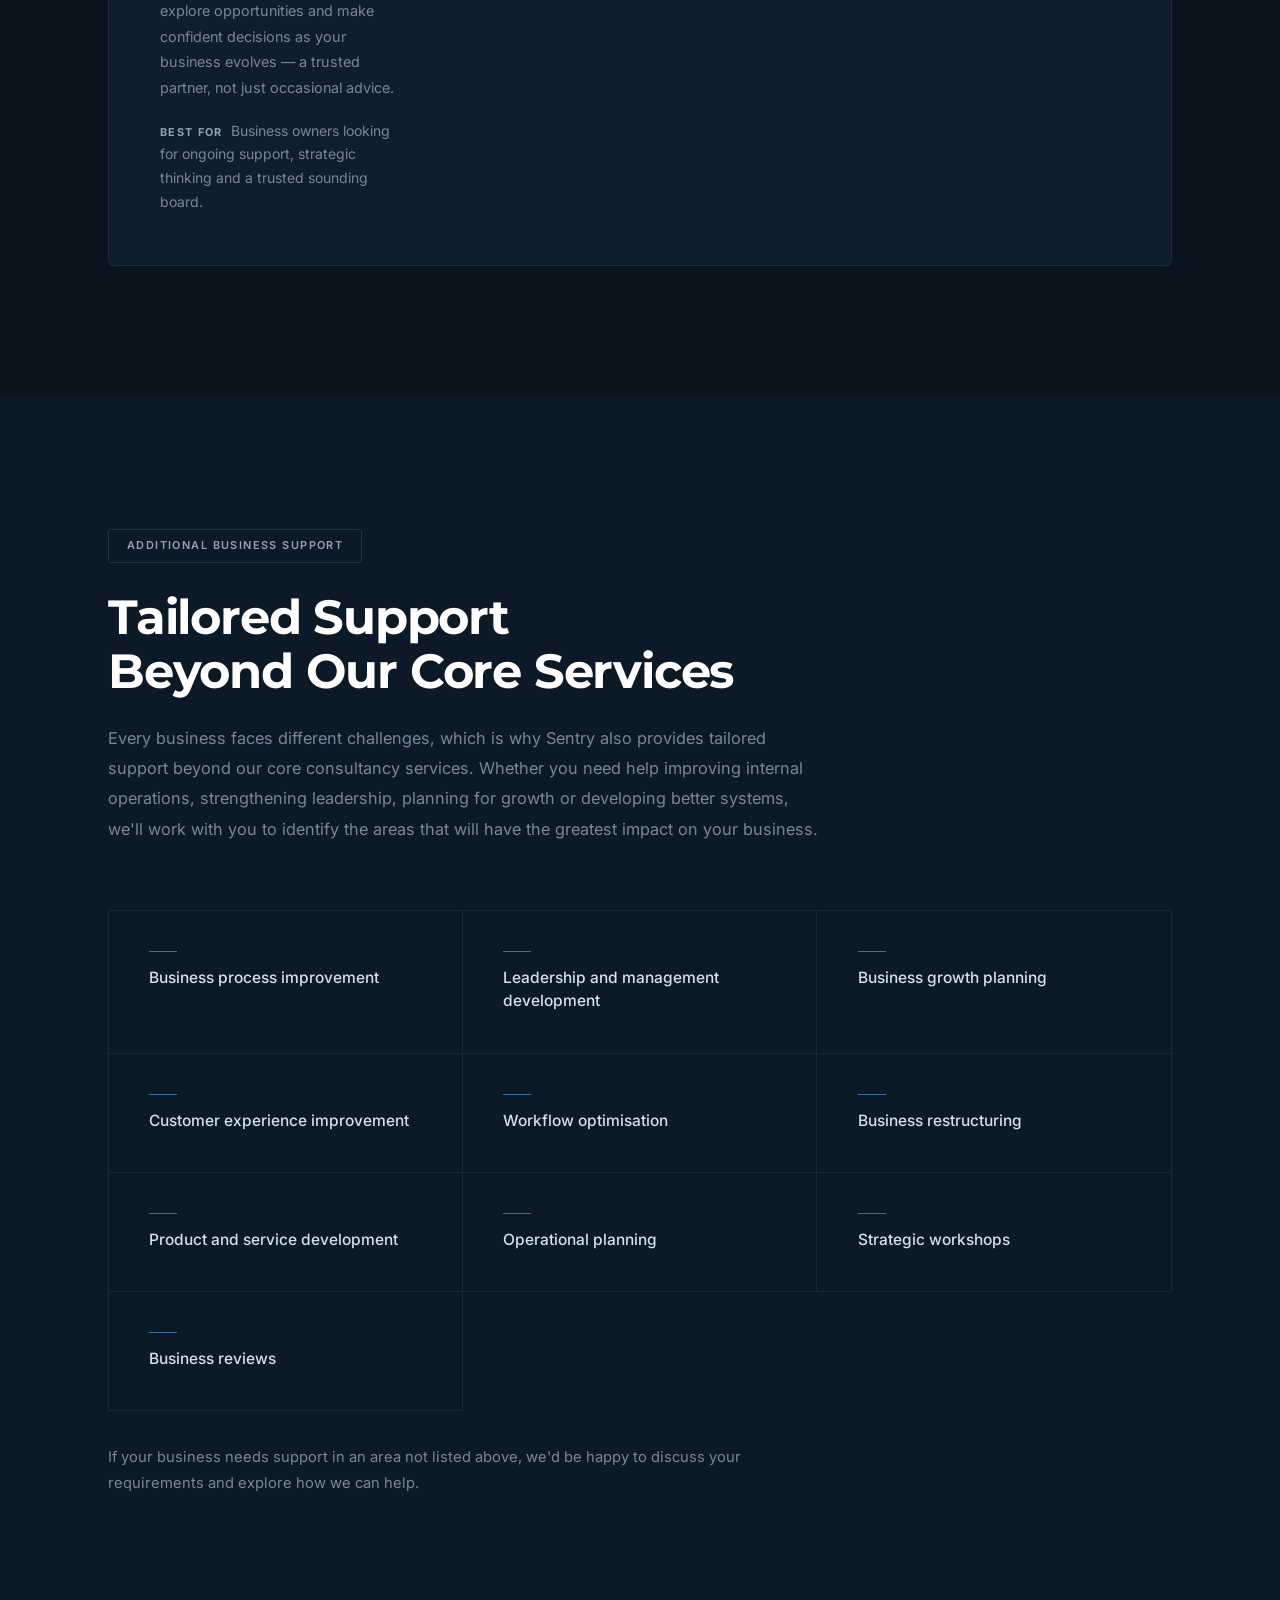
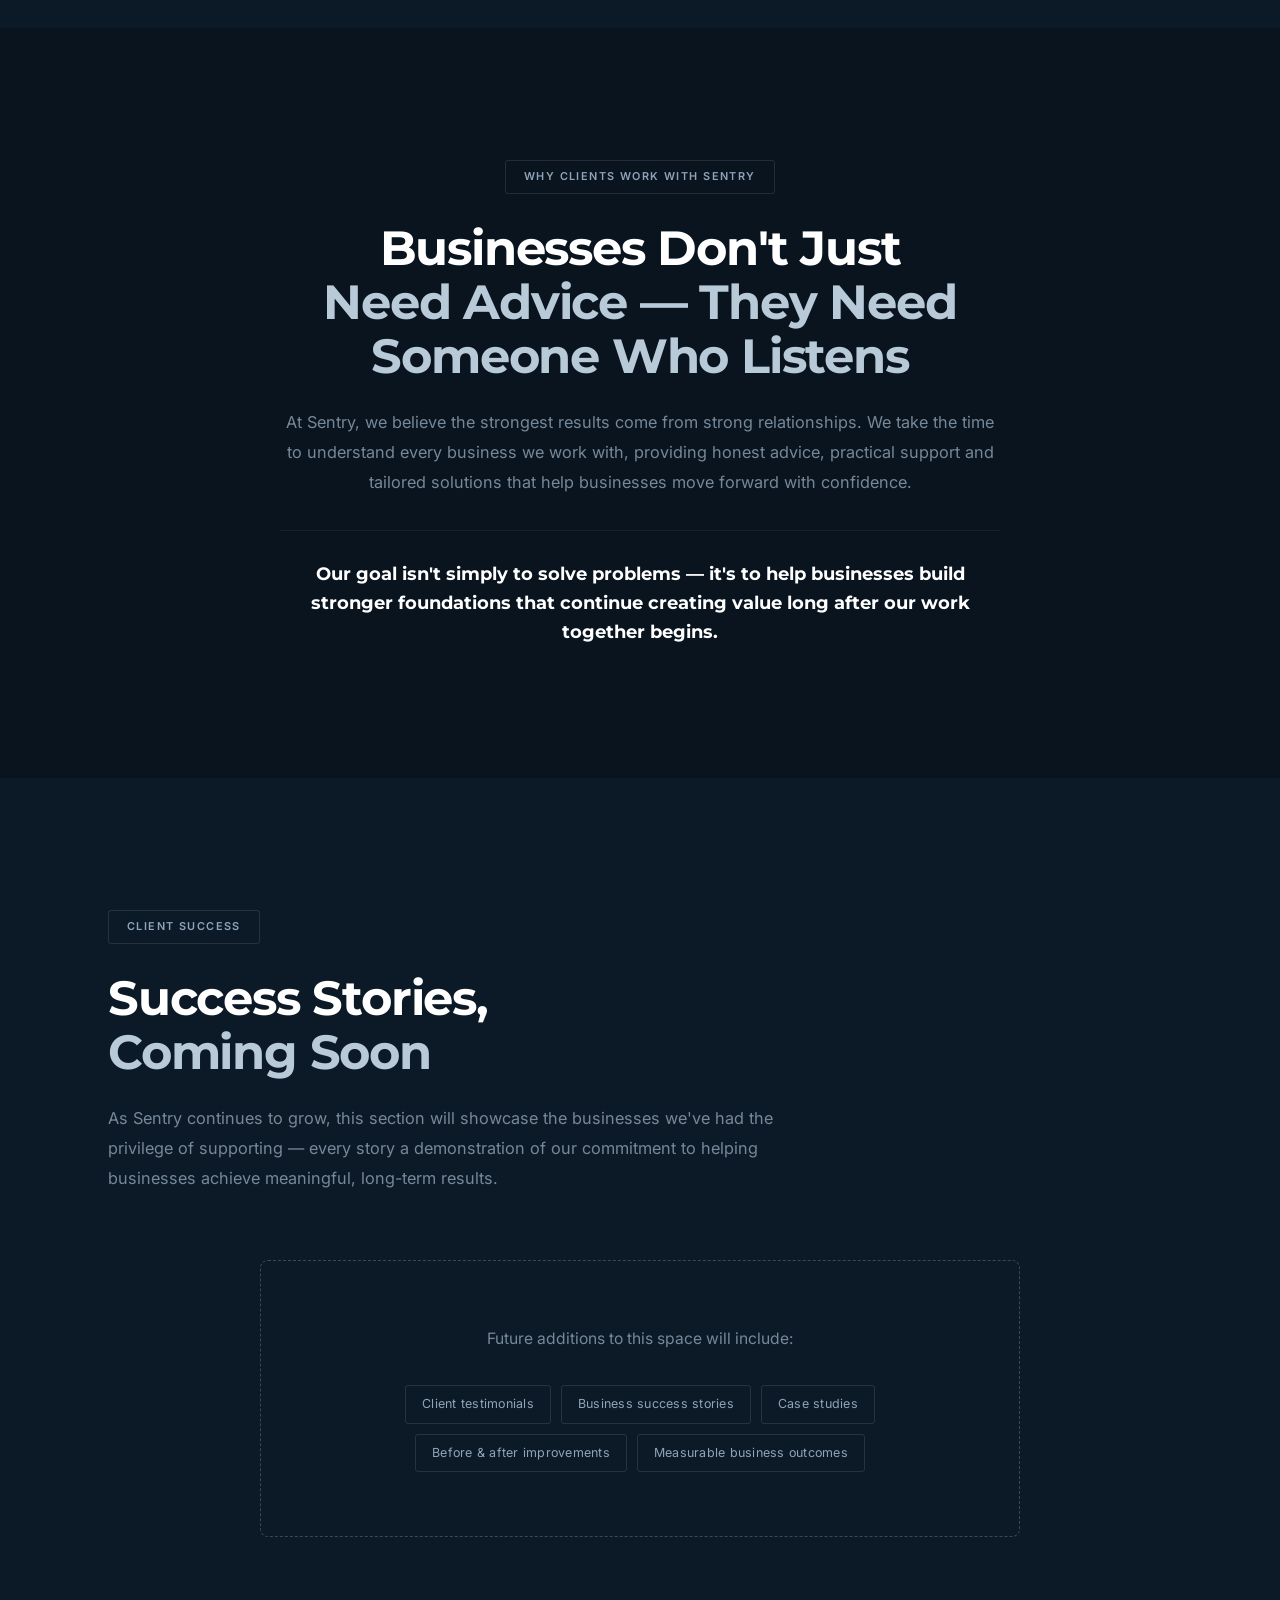
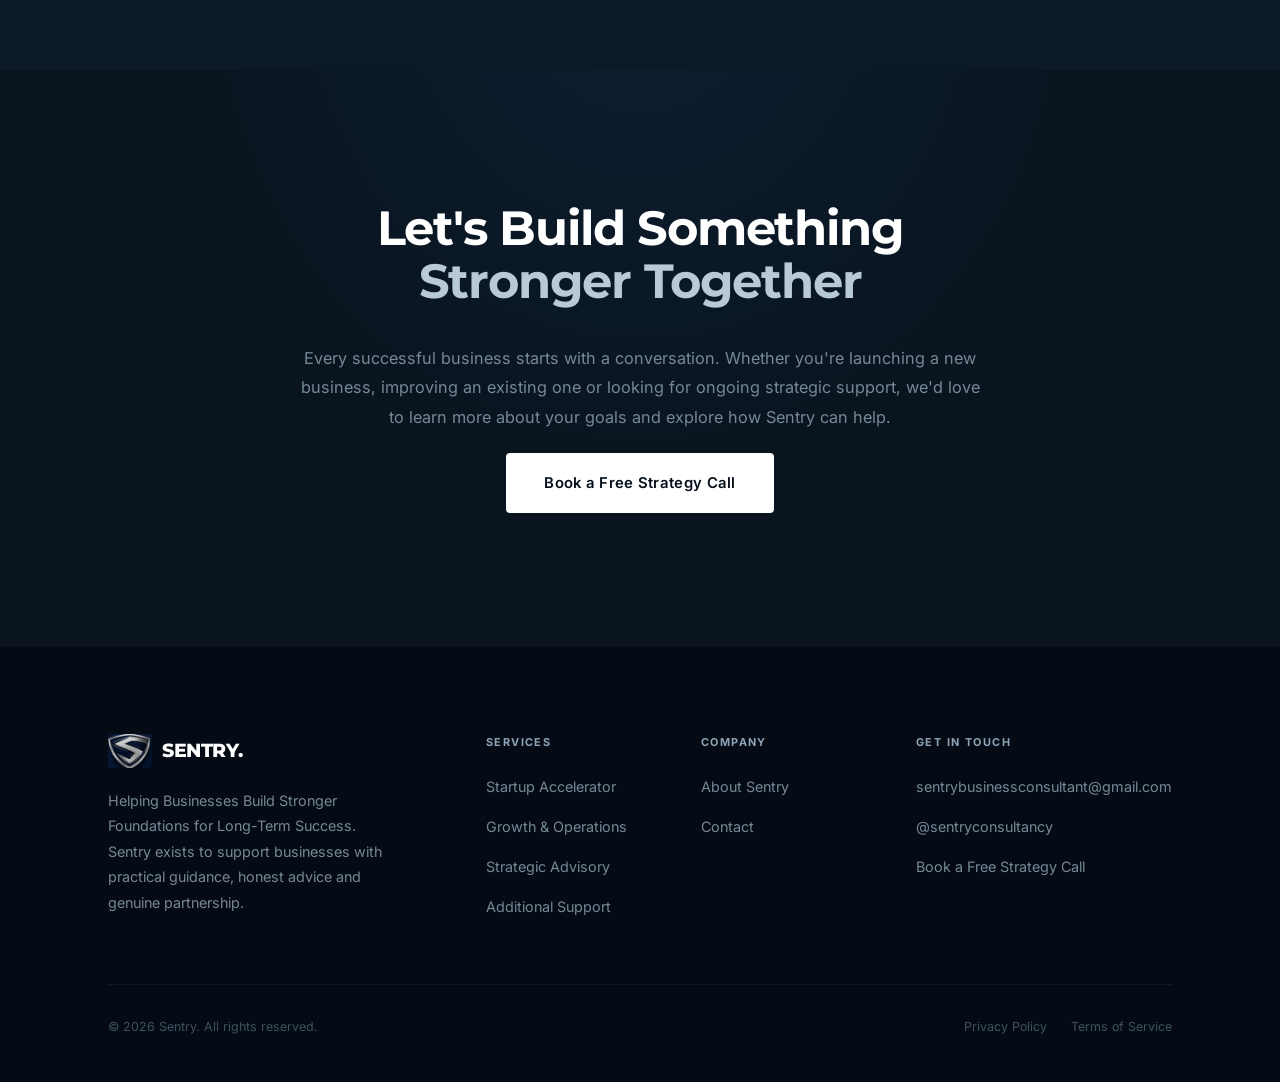
==== commit 2fe28eeb: "update" ====
--- a/index.html
+++ b/index.html
@@ -3,8 +3,8 @@
 <head>
   <meta charset="UTF-8" />
   <meta name="viewport" content="width=device-width, initial-scale=1.0" />
-  <title>Sentry — Business Strategy & Operations Consultancy</title>
-  <meta name="description" content="Sentry is a business strategy and operations consultancy helping founders and business owners build structured, scalable, and operationally strong businesses." />
+  <title>Sentry — Helping Businesses Build Stronger Foundations</title>
+  <meta name="description" content="Sentry is a business consultancy helping founders and business owners build structured, scalable businesses through practical guidance, honest advice and genuine partnership." />
 
   <link rel="preconnect" href="https://fonts.googleapis.com" />
   <link rel="preconnect" href="https://fonts.gstatic.com" crossorigin />
@@ -30,7 +30,7 @@
         <li><a href="contact.html">Contact</a></li>
       </ul>
       <div class="nav-cta">
-        <a href="contact.html" class="btn btn-primary btn-sm">Book a Consultation</a>
+        <a href="contact.html" class="btn btn-primary btn-sm">Book a Free Strategy Call</a>
       </div>
       <button type="button" class="hamburger" id="hamburger" aria-label="Open menu" aria-expanded="false">
         <span></span><span></span><span></span>
@@ -45,7 +45,7 @@
     <a href="about.html">About</a>
     <a href="#services">Services</a>
     <a href="contact.html">Contact</a>
-    <a href="contact.html" class="btn btn-primary">Book a Consultation</a>
+    <a href="contact.html" class="btn btn-primary">Book a Free Strategy Call</a>
   </div>
 
   <!-- ─── HERO ────────────────────────────────────────────── -->
@@ -55,51 +55,169 @@
     <div class="container">
       <div class="hero-content">
         <h1 class="hero-headline">
-          Business Strategy &amp;<br />Operations Consultancy
+          Helping Businesses Build Stronger Foundations for Long-Term Success
         </h1>
-        <p class="hero-statement">
-          Turning business ideas into structured, scalable operations.
-        </p>
         <p class="hero-sub">
-          At Sentry, we provide high-level business support designed to help founders and business owners strengthen operations, improve structure, overcome challenges, and build businesses positioned for sustainable growth.
+          Every successful business starts with a strong foundation, but growth often brings new challenges, difficult decisions and increasing complexity. At Sentry, we work alongside business owners to provide practical support, strategic guidance and fresh perspectives that help businesses become more organised, more efficient and better prepared for sustainable growth.
         </p>
         <p class="hero-sub">
-          We combine strategy, operational clarity, and execution-focused support to help businesses operate more efficiently and scale with confidence.
+          Whether you're launching a new venture, improving an existing business or preparing for your next stage of growth, we're here to help you move forward with confidence.
         </p>
         <div class="hero-cta">
-          <a href="contact.html" class="btn btn-primary btn-lg">Book a Strategy Consultation</a>
-          <a href="#services" class="btn btn-outline btn-lg">Explore Services</a>
-        </div>
-      </div>
-    </div>
-  </section>
-
-  <!-- ─── INTRO ───────────────────────────────────────────── -->
+          <a href="contact.html" class="btn btn-primary btn-lg">Book a Free Strategy Call</a>
+          <a href="#services" class="btn btn-outline btn-lg">Explore Our Services</a>
+        </div>
+      </div>
+    </div>
+  </section>
+
+  <!-- ─── WHY SENTRY EXISTS ───────────────────────────────── -->
   <section class="section intro-section" id="intro">
     <div class="container">
       <div class="intro-grid">
         <div class="intro-heading-sticky">
+          <div class="tag reveal">Why Sentry Exists</div>
           <h2 class="section-title reveal">
-            Structured Businesses<br /><span class="accent-text">Perform Better</span>
+            Every Business Deserves<br /><span class="accent-text">Someone In Their Corner</span>
           </h2>
         </div>
         <div class="intro-copy">
           <p class="intro-text reveal">
-            At Sentry, we set high standards — and deliver structured, actionable results.
+            Running a business can be one of the most rewarding journeys you'll ever take, but it can also be one of the most demanding. Behind every successful business is someone making difficult decisions, solving problems and working tirelessly to create something meaningful.
           </p>
           <p class="intro-text reveal reveal-delay-1">
-            We help founders and business owners transform ideas and existing businesses into organised, operationally strong companies built for long-term growth.
+            At Sentry, we believe business owners shouldn't have to face those challenges alone.
           </p>
           <p class="intro-text reveal reveal-delay-2">
-            With experience across multiple industries and fast-moving business environments, we focus on improving systems, strengthening operations, refining decision-making, and creating scalable foundations that support performance.
+            Sentry was founded on a simple belief: every business deserves access to honest advice, practical support and a trusted partner who genuinely wants to see them succeed.
           </p>
-          <p class="intro-highlight reveal reveal-delay-3">
-            We do not provide generic advice.
+          <p class="intro-text reveal reveal-delay-3">
+            We don't believe in generic consultancy or one-size-fits-all solutions. Every business has its own ambitions, challenges and opportunities, which is why we take the time to understand your business before offering guidance that's tailored specifically to your goals.
           </p>
           <p class="intro-text reveal reveal-delay-4">
-            We provide structured direction, operational clarity, and practical implementation support designed to move businesses forward.
+            Our role isn't simply to provide recommendations. It's to work alongside you, helping you identify opportunities, overcome obstacles and build stronger foundations for long-term success.
           </p>
-        </div>
+          <p class="intro-highlight reveal reveal-delay-4">
+            When your business grows, we grow with you.
+          </p>
+        </div>
+      </div>
+    </div>
+  </section>
+
+  <!-- ─── WHY CHOOSE SENTRY ──────────────────────────────────── -->
+  <section class="section section--dark" id="why">
+    <div class="container">
+      <div class="section-header">
+        <div class="tag reveal">Why Choose Sentry</div>
+        <h2 class="section-title reveal">Consultancy Built<br /><span class="accent-text">On Relationships, Not Transactions</span></h2>
+        <p class="section-lead reveal">
+          Choosing the right business partner is about more than qualifications or experience. It's about finding someone who genuinely understands your business, takes the time to listen and is committed to helping you achieve your goals. We work closely with every business to understand its challenges, identify opportunities and provide practical guidance that delivers long-term value rather than short-term fixes.
+        </p>
+      </div>
+      <div class="why-list">
+        <div class="why-item reveal">
+          <div class="why-number">01</div>
+          <div class="why-content">
+            <h3 class="why-title">Founder-Led Support</h3>
+            <p class="why-desc">Every client works directly with the founder, ensuring a personal, consistent and dedicated experience from beginning to end.</p>
+          </div>
+        </div>
+        <div class="why-item reveal">
+          <div class="why-number">02</div>
+          <div class="why-content">
+            <h3 class="why-title">Tailored Solutions</h3>
+            <p class="why-desc">Every recommendation is built around your business, your challenges and your ambitions.</p>
+          </div>
+        </div>
+        <div class="why-item reveal">
+          <div class="why-number">03</div>
+          <div class="why-content">
+            <h3 class="why-title">Practical Guidance</h3>
+            <p class="why-desc">We focus on realistic solutions that businesses can implement with confidence.</p>
+          </div>
+        </div>
+        <div class="why-item reveal">
+          <div class="why-number">04</div>
+          <div class="why-content">
+            <h3 class="why-title">Long-Term Partnership</h3>
+            <p class="why-desc">We're committed to building relationships that continue supporting businesses as they grow.</p>
+          </div>
+        </div>
+      </div>
+    </div>
+  </section>
+
+  <!-- ─── OUR PROMISE ─────────────────────────────────────────── -->
+  <section class="section statement-section" id="promise">
+    <div class="container">
+      <div class="statement-content">
+        <div class="tag reveal">Our Promise</div>
+        <h2 class="section-title reveal">Every Business Deserves<br /><span class="accent-text">Honesty, Commitment &amp; Support</span></h2>
+        <ul class="statement-list reveal">
+          <li>We promise to take the time to understand your business before offering advice.</li>
+          <li>We promise to provide practical guidance rather than generic recommendations.</li>
+          <li>We promise to communicate openly, challenge ideas constructively and always work in your best interests.</li>
+        </ul>
+        <p class="statement-closing reveal">
+          Most importantly, we promise to care about your business as if it were our own — because when your business succeeds, we've achieved what we set out to do.
+        </p>
+      </div>
+    </div>
+  </section>
+
+  <!-- ─── HOW WE WORK ─────────────────────────────────────────── -->
+  <section class="section section--dark" id="process">
+    <div class="container">
+      <div class="section-header">
+        <div class="tag reveal">How We Work</div>
+        <h2 class="section-title reveal">A Collaborative Process,<br /><span class="accent-text">Built Around Your Business</span></h2>
+        <p class="section-lead reveal">
+          No two businesses are the same, which is why every engagement begins by understanding your business properly. We take the time to learn about your goals, your challenges and where you want your business to go before creating practical strategies that support meaningful improvement.
+        </p>
+      </div>
+      <div class="process-grid">
+        <div class="process-step reveal">
+          <div class="process-num">01</div>
+          <h3 class="process-title">Discover</h3>
+          <p class="process-desc">Understanding your business, goals and challenges.</p>
+        </div>
+        <div class="process-step reveal reveal-delay-1">
+          <div class="process-num">02</div>
+          <h3 class="process-title">Assess</h3>
+          <p class="process-desc">Identifying opportunities for improvement and growth.</p>
+        </div>
+        <div class="process-step reveal reveal-delay-2">
+          <div class="process-num">03</div>
+          <h3 class="process-title">Plan</h3>
+          <p class="process-desc">Developing practical strategies tailored to your business.</p>
+        </div>
+        <div class="process-step reveal reveal-delay-3">
+          <div class="process-num">04</div>
+          <h3 class="process-title">Support</h3>
+          <p class="process-desc">Working alongside you as improvements are implemented and your business continues to grow.</p>
+        </div>
+      </div>
+    </div>
+  </section>
+
+  <!-- ─── WHO WE HELP ─────────────────────────────────────────── -->
+  <section class="section statement-section" id="who">
+    <div class="container">
+      <div class="statement-content">
+        <div class="tag reveal">Who We Help</div>
+        <h2 class="section-title reveal">Every Business<br /><span class="accent-text">Faces Challenges</span></h2>
+        <ul class="who-list reveal">
+          <li>Some are preparing to launch.</li>
+          <li>Some are growing quickly.</li>
+          <li>Others simply need a fresh perspective.</li>
+        </ul>
+        <p class="statement-lead reveal">
+          At Sentry, we work with businesses that are committed to improving, evolving and reaching their full potential. Whether you're a start-up laying your first foundations, an established business looking to strengthen operations or a business owner preparing for your next stage of growth, we provide practical support tailored to your goals.
+        </p>
+        <p class="statement-closing reveal">
+          No matter where your business is today, we're here to help you move forward with confidence.
+        </p>
       </div>
     </div>
   </section>
@@ -120,28 +238,29 @@
             <div class="sc-left">
               <span class="sc-num">01</span>
               <h3 class="sc-title">Startup Accelerator – 90 Days</h3>
-              <p class="sc-subtitle">Structured Business Launch Programme</p>
-              <p class="sc-desc">Designed for founders building a business that requires clear structure, direction, and operational foundations from day one.</p>
+              <p class="sc-subtitle">Build Your Business on the Right Foundations</p>
+              <p class="sc-desc">Starting a business is exciting, but without the right structure, clear planning and practical direction, it's easy to lose focus or make costly mistakes. Our 90-Day Startup Accelerator helps founders turn ideas into well-structured businesses with the confidence to launch, grow and succeed — developing your strategy, refining your business model and putting practical systems in place that support long-term growth.</p>
+              <p class="sc-best"><span class="sc-best-label">Best for</span>New businesses, start-ups and founders who want to launch with clarity, confidence and a solid plan.</p>
             </div>
             <div class="sc-mid">
               <p class="sc-includes-label">Includes</p>
               <ul class="sc-list">
-                <li>Full business planning &amp; strategic development</li>
-                <li>Financial planning &amp; forecasting</li>
-                <li>90-day execution roadmap</li>
-                <li>Product/service positioning support</li>
-                <li>Operational workflow planning</li>
+                <li>Business planning and strategy</li>
+                <li>Financial planning and forecasting</li>
+                <li>90-day action plan</li>
                 <li>Business structure development</li>
-                <li>Weekly strategic guidance sessions</li>
+                <li>Product and service positioning</li>
+                <li>Operational planning</li>
+                <li>Weekly strategy sessions</li>
                 <li>Accountability and implementation support</li>
               </ul>
             </div>
             <div class="sc-right">
               <div class="sc-outcome-block">
                 <span class="sc-outcome-label">Outcome</span>
-                <p class="sc-outcome-text">A structured, launch-ready business with operational clarity, systems, and a strong foundation for growth.</p>
+                <p class="sc-outcome-text">A structured, organised and launch-ready business with clear direction and strong foundations for future growth.</p>
               </div>
-              <a href="contact.html" class="btn btn-outline btn-sm">Book a Strategy Consultation</a>
+              <a href="contact.html" class="btn btn-outline btn-sm">Book a Free Strategy Call</a>
             </div>
           </div>
         </div>
@@ -152,18 +271,19 @@
             <div class="sc-left">
               <span class="sc-num">02</span>
               <h3 class="sc-title">Growth &amp; Operations Optimisation</h3>
-              <p class="sc-subtitle">Improve Efficiency. Strengthen Operations. Scale Sustainably.</p>
-              <p class="sc-desc">Designed for businesses experiencing inefficiencies, inconsistent growth, or operational bottlenecks.</p>
+              <p class="sc-subtitle">Helping Your Business Perform at Its Best</p>
+              <p class="sc-desc">As businesses grow, new challenges often emerge. Processes become inefficient, communication breaks down and opportunities for improvement are missed. This service identifies what's holding your business back and provides practical recommendations that improve efficiency, strengthen operations and support sustainable growth — focused on real value, not unnecessary change.</p>
+              <p class="sc-best"><span class="sc-best-label">Best for</span>Businesses looking to improve performance, increase efficiency and strengthen day-to-day operations.</p>
             </div>
             <div class="sc-mid">
               <p class="sc-includes-label">Includes</p>
               <ul class="sc-list">
-                <li>Full operational business audit</li>
-                <li>Performance and efficiency analysis</li>
-                <li>Operational improvement strategies</li>
-                <li>System and workflow optimisation</li>
-                <li>Profitability and growth planning</li>
-                <li>KPI tracking frameworks</li>
+                <li>Business and operational review</li>
+                <li>Process and workflow improvement</li>
+                <li>Performance analysis</li>
+                <li>Efficiency recommendations</li>
+                <li>Growth planning</li>
+                <li>KPI development</li>
                 <li>Strategic planning sessions</li>
                 <li>Ongoing implementation support</li>
               </ul>
@@ -171,9 +291,9 @@
             <div class="sc-right">
               <div class="sc-outcome-block">
                 <span class="sc-outcome-label">Outcome</span>
-                <p class="sc-outcome-text">A more efficient, organised, and scalable business built for long-term performance.</p>
+                <p class="sc-outcome-text">A more organised, efficient and scalable business that's better positioned for long-term success.</p>
               </div>
-              <a href="contact.html" class="btn btn-outline btn-sm">Discuss Your Business</a>
+              <a href="contact.html" class="btn btn-outline btn-sm">Book a Free Strategy Call</a>
             </div>
           </div>
         </div>
@@ -184,27 +304,29 @@
             <div class="sc-left">
               <span class="sc-num">03</span>
               <h3 class="sc-title">Strategic Advisory Support</h3>
-              <p class="sc-subtitle">Ongoing Strategic &amp; Operational Guidance</p>
-              <p class="sc-desc">For business owners requiring consistent strategic input, operational direction, and business support.</p>
+              <p class="sc-subtitle">A Trusted Partner for Your Business Journey</p>
+              <p class="sc-desc">Running a business often means making difficult decisions without having someone to challenge ideas or offer an outside perspective. Strategic Advisory Support provides ongoing access to practical business guidance, helping you navigate challenges, explore opportunities and make confident decisions as your business evolves — a trusted partner, not just occasional advice.</p>
+              <p class="sc-best"><span class="sc-best-label">Best for</span>Business owners looking for ongoing support, strategic thinking and a trusted sounding board.</p>
             </div>
             <div class="sc-mid">
               <p class="sc-includes-label">Includes</p>
               <ul class="sc-list">
-                <li>Ongoing strategic advisory access</li>
-                <li>Monthly business performance reviews</li>
+                <li>Ongoing strategic guidance</li>
+                <li>Business performance reviews</li>
                 <li>Decision-making support</li>
-                <li>Operational problem-solving</li>
-                <li>Growth prioritisation guidance</li>
-                <li>Accountability and execution support</li>
-                <li>Performance monitoring and optimisation</li>
+                <li>Operational problem solving</li>
+                <li>Growth planning</li>
+                <li>Accountability sessions</li>
+                <li>Performance monitoring</li>
+                <li>Continuous business improvement</li>
               </ul>
             </div>
             <div class="sc-right">
               <div class="sc-outcome-block">
                 <span class="sc-outcome-label">Outcome</span>
-                <p class="sc-outcome-text">Stronger business structure, clearer decision-making, and improved operational control.</p>
+                <p class="sc-outcome-text">Greater confidence, clearer decision-making and continued support as your business grows.</p>
               </div>
-              <a href="contact.html" class="btn btn-outline btn-sm">Request Strategic Support</a>
+              <a href="contact.html" class="btn btn-outline btn-sm">Book a Free Strategy Call</a>
             </div>
           </div>
         </div>
@@ -217,211 +339,98 @@
   <section class="section support-section" id="support">
     <div class="container">
       <div class="section-header">
-        <h2 class="section-title reveal">Additional Operational<br />&amp; Growth Support</h2>
+        <div class="tag reveal">Additional Business Support</div>
+        <h2 class="section-title reveal">Tailored Support<br />Beyond Our Core Services</h2>
+        <p class="section-lead reveal">
+          Every business faces different challenges, which is why Sentry also provides tailored support beyond our core consultancy services. Whether you need help improving internal operations, strengthening leadership, planning for growth or developing better systems, we'll work with you to identify the areas that will have the greatest impact on your business.
+        </p>
       </div>
       <div class="support-grid">
         <div class="support-item reveal">
           <div class="support-dash"></div>
-          <span>Operational systems &amp; process development</span>
+          <span>Business process improvement</span>
         </div>
         <div class="support-item reveal reveal-delay-1">
           <div class="support-dash"></div>
-          <span>Leadership &amp; performance development</span>
+          <span>Leadership and management development</span>
         </div>
         <div class="support-item reveal reveal-delay-2">
           <div class="support-dash"></div>
-          <span>Marketing &amp; business growth strategy</span>
+          <span>Business growth planning</span>
         </div>
         <div class="support-item reveal reveal-delay-3">
           <div class="support-dash"></div>
-          <span>Business restructuring &amp; optimisation projects</span>
+          <span>Customer experience improvement</span>
         </div>
         <div class="support-item reveal reveal-delay-4">
           <div class="support-dash"></div>
-          <span>Product/service launch support</span>
+          <span>Workflow optimisation</span>
         </div>
         <div class="support-item reveal reveal-delay-5">
           <div class="support-dash"></div>
-          <span>Workflow and efficiency improvement</span>
-        </div>
-      </div>
-    </div>
-  </section>
-
-  <!-- ─── WHY SENTRY ───────────────────────────────────────── -->
-  <section class="section section--dark" id="why">
+          <span>Business restructuring</span>
+        </div>
+        <div class="support-item reveal">
+          <div class="support-dash"></div>
+          <span>Product and service development</span>
+        </div>
+        <div class="support-item reveal reveal-delay-1">
+          <div class="support-dash"></div>
+          <span>Operational planning</span>
+        </div>
+        <div class="support-item reveal reveal-delay-2">
+          <div class="support-dash"></div>
+          <span>Strategic workshops</span>
+        </div>
+        <div class="support-item reveal reveal-delay-3">
+          <div class="support-dash"></div>
+          <span>Business reviews</span>
+        </div>
+      </div>
+      <p class="support-note reveal">
+        If your business needs support in an area not listed above, we'd be happy to discuss your requirements and explore how we can help.
+      </p>
+    </div>
+  </section>
+
+  <!-- ─── WHY CLIENTS WORK WITH SENTRY ───────────────────────── -->
+  <section class="section section--dark" id="why-clients">
+    <div class="container">
+      <div class="statement-content">
+        <div class="tag reveal">Why Clients Work With Sentry</div>
+        <h2 class="section-title reveal">Businesses Don't Just<br /><span class="accent-text">Need Advice — They Need Someone Who Listens</span></h2>
+        <p class="section-lead section-lead--center reveal">
+          At Sentry, we believe the strongest results come from strong relationships. We take the time to understand every business we work with, providing honest advice, practical support and tailored solutions that help businesses move forward with confidence.
+        </p>
+        <p class="statement-closing reveal">
+          Our goal isn't simply to solve problems — it's to help businesses build stronger foundations that continue creating value long after our work together begins.
+        </p>
+      </div>
+    </div>
+  </section>
+
+  <!-- ─── CLIENT SUCCESS ─────────────────────────────────────── -->
+  <section class="section testi-section" id="client-success">
     <div class="container">
       <div class="section-header">
-        <div class="tag reveal">Why Sentry</div>
-        <h2 class="section-title reveal">Why Businesses<br /><span class="accent-text">Choose Sentry</span></h2>
-      </div>
-      <div class="why-list">
-        <div class="why-item reveal">
-          <div class="why-number">01</div>
-          <div class="why-content">
-            <h3 class="why-title">Structured Expertise</h3>
-            <p class="why-desc">We focus on strengthening the internal structure and operational performance of businesses.</p>
-          </div>
-        </div>
-        <div class="why-item reveal">
-          <div class="why-number">02</div>
-          <div class="why-content">
-            <h3 class="why-title">Actionable Support</h3>
-            <p class="why-desc">Clear strategies, practical systems, and implementation-focused guidance.</p>
-          </div>
-        </div>
-        <div class="why-item reveal">
-          <div class="why-number">03</div>
-          <div class="why-content">
-            <h3 class="why-title">Growth-Focused Approach</h3>
-            <p class="why-desc">Designed to improve efficiency, performance, organisation, and long-term scalability.</p>
-          </div>
-        </div>
-        <div class="why-item reveal">
-          <div class="why-number">04</div>
-          <div class="why-content">
-            <h3 class="why-title">Operational Clarity</h3>
-            <p class="why-desc">We help businesses simplify operations, improve accountability, and operate with greater control.</p>
-          </div>
-        </div>
-        <div class="why-item reveal">
-          <div class="why-number">05</div>
-          <div class="why-content">
-            <h3 class="why-title">Long-Term Thinking</h3>
-            <p class="why-desc">Our focus is not short-term fixes — it is building sustainable operational foundations for growth.</p>
-          </div>
-        </div>
-      </div>
-    </div>
-  </section>
-
-  <!-- ─── TESTIMONIALS ───────────────────────────────────────── -->
-  <section class="section testi-section" id="testimonials">
-    <div class="container">
-
-      <div class="section-header">
-        <div class="tag reveal">Client Perspectives</div>
+        <div class="tag reveal">Client Success</div>
         <h2 class="section-title reveal">
-          Trusted by Business<br /><span class="accent-text">Leaders &amp; Founders</span>
+          Success Stories,<br /><span class="accent-text">Coming Soon</span>
         </h2>
-      </div>
-
-      <div class="carousel-wrapper" id="sry-carousel"
-           role="region" aria-label="Client testimonials" tabindex="0">
-
-        <div class="carousel-track" id="carousel-track">
-
-          <!-- Card 1 -->
-          <article class="testi-card" aria-hidden="false" tabindex="0">
-            <div class="testi-card-inner">
-              <div class="testi-stars" aria-label="5 stars">★★★★★</div>
-              <blockquote class="testi-text">
-                "Sentry gave us the operational clarity we never had. Before working with them we were growing but completely chaotic. After 90 days we had systems, structure, and a clear direction. Transformational."
-              </blockquote>
-              <div class="testi-author">
-                <div class="testi-avatar" aria-hidden="true">SM</div>
-                <div>
-                  <div class="testi-name">Sarah Mitchell</div>
-                  <div class="testi-role">Founder, Meridian Ventures</div>
-                </div>
-              </div>
-            </div>
-          </article>
-
-          <!-- Card 2 -->
-          <article class="testi-card" aria-hidden="true" tabindex="-1">
-            <div class="testi-card-inner">
-              <div class="testi-stars" aria-label="5 stars">★★★★★</div>
-              <blockquote class="testi-text">
-                "We came in with a strong product but weak operations. Sentry rebuilt our internal structure from the ground up. Revenue stayed the same but efficiency doubled. That is exactly what we needed."
-              </blockquote>
-              <div class="testi-author">
-                <div class="testi-avatar" aria-hidden="true">JO</div>
-                <div>
-                  <div class="testi-name">James Okafor</div>
-                  <div class="testi-role">CEO, Nexus Digital Group</div>
-                </div>
-              </div>
-            </div>
-          </article>
-
-          <!-- Card 3 -->
-          <article class="testi-card" aria-hidden="true" tabindex="-1">
-            <div class="testi-card-inner">
-              <div class="testi-stars" aria-label="5 stars">★★★★★</div>
-              <blockquote class="testi-text">
-                "The Strategic Advisory programme is unlike anything I have experienced. Having Sentry as a consistent strategic resource changed how I make decisions. I operate with far more confidence now."
-              </blockquote>
-              <div class="testi-author">
-                <div class="testi-avatar" aria-hidden="true">RP</div>
-                <div>
-                  <div class="testi-name">Rachel Park</div>
-                  <div class="testi-role">Managing Director, Fortis &amp; Co.</div>
-                </div>
-              </div>
-            </div>
-          </article>
-
-          <!-- Card 4 -->
-          <article class="testi-card" aria-hidden="true" tabindex="-1">
-            <div class="testi-card-inner">
-              <div class="testi-stars" aria-label="5 stars">★★★★★</div>
-              <blockquote class="testi-text">
-                "I was sceptical — but the 90-day results spoke for themselves. Our operational bottlenecks were gone, the team was aligned, and we finally had a scalable foundation to grow from."
-              </blockquote>
-              <div class="testi-author">
-                <div class="testi-avatar" aria-hidden="true">TC</div>
-                <div>
-                  <div class="testi-name">Tom Clarke</div>
-                  <div class="testi-role">Founder, Altitude Commerce</div>
-                </div>
-              </div>
-            </div>
-          </article>
-
-          <!-- Card 5 -->
-          <article class="testi-card" aria-hidden="true" tabindex="-1">
-            <div class="testi-card-inner">
-              <div class="testi-stars" aria-label="5 stars">★★★★★</div>
-              <blockquote class="testi-text">
-                "Sentry does not deliver generic strategy decks. They work inside your business, understand your reality, and give you practical structured support. They have become essential to how we operate."
-              </blockquote>
-              <div class="testi-author">
-                <div class="testi-avatar" aria-hidden="true">DF</div>
-                <div>
-                  <div class="testi-name">Diana Fernández</div>
-                  <div class="testi-role">COO, Greenfield Partners</div>
-                </div>
-              </div>
-            </div>
-          </article>
-
-        </div><!-- /carousel-track -->
-
-        <!-- Controls -->
-        <div class="carousel-controls">
-          <button type="button" class="carousel-btn carousel-prev" aria-label="Previous testimonial">
-            <svg viewBox="0 0 24 24" aria-hidden="true">
-              <polyline points="15 18 9 12 15 6"></polyline>
-            </svg>
-          </button>
-
-          <div class="carousel-dots" role="tablist" aria-label="Testimonial navigation">
-            <button type="button" class="carousel-dot is-active" role="tab" aria-label="Testimonial 1" aria-selected="true"></button>
-            <button type="button" class="carousel-dot" role="tab" aria-label="Testimonial 2" aria-selected="false"></button>
-            <button type="button" class="carousel-dot" role="tab" aria-label="Testimonial 3" aria-selected="false"></button>
-            <button type="button" class="carousel-dot" role="tab" aria-label="Testimonial 4" aria-selected="false"></button>
-            <button type="button" class="carousel-dot" role="tab" aria-label="Testimonial 5" aria-selected="false"></button>
-          </div>
-
-          <button type="button" class="carousel-btn carousel-next" aria-label="Next testimonial">
-            <svg viewBox="0 0 24 24" aria-hidden="true">
-              <polyline points="9 18 15 12 9 6"></polyline>
-            </svg>
-          </button>
-        </div>
-
-      </div><!-- /carousel-wrapper -->
+        <p class="section-lead reveal">
+          As Sentry continues to grow, this section will showcase the businesses we've had the privilege of supporting — every story a demonstration of our commitment to helping businesses achieve meaningful, long-term results.
+        </p>
+      </div>
+      <div class="success-placeholder reveal">
+        <p>Future additions to this space will include:</p>
+        <div class="success-tags">
+          <span>Client testimonials</span>
+          <span>Business success stories</span>
+          <span>Case studies</span>
+          <span>Before &amp; after improvements</span>
+          <span>Measurable business outcomes</span>
+        </div>
+      </div>
     </div>
   </section>
 
@@ -430,23 +439,12 @@
     <div class="container">
       <div class="cta-content reveal">
         <h2 class="cta-headline">
-          Structure Creates<br /><span class="accent-text">Scalable Growth</span>
+          Let's Build Something<br /><span class="accent-text">Stronger Together</span>
         </h2>
         <p class="cta-lead">
-          If your business feels difficult to manage, operationally unclear, or inconsistent in performance — the issue is often structure, not potential.
-        </p>
-        <p class="cta-bold">That can be fixed.</p>
-        <p class="cta-intro">Sentry helps businesses build:</p>
-        <div class="cta-pillars">
-          <span>Clarity</span>
-          <span>Systems</span>
-          <span>Operational Efficiency</span>
-          <span>Scalable Foundations</span>
-        </div>
-        <p class="cta-body">
-          Book a consultation and discover how Sentry can help strengthen your business operations and support long-term growth.
-        </p>
-        <a href="contact.html" class="btn btn-primary btn-lg">Book Your Consultation</a>
+          Every successful business starts with a conversation. Whether you're launching a new business, improving an existing one or looking for ongoing strategic support, we'd love to learn more about your goals and explore how Sentry can help.
+        </p>
+        <a href="contact.html" class="btn btn-primary btn-lg">Book a Free Strategy Call</a>
       </div>
     </div>
   </section>
@@ -460,7 +458,7 @@
             <img src="imagen/logo.png" alt="Sentry" />
             SENTRY.
           </div>
-          <p class="footer-desc">Business Strategy &amp; Operations Consultancy. Helping founders and business owners build structured, scalable, and operationally strong businesses.</p>
+          <p class="footer-desc">Helping Businesses Build Stronger Foundations for Long-Term Success. Sentry exists to support businesses with practical guidance, honest advice and genuine partnership.</p>
         </div>
         <div>
           <div class="footer-col-title">Services</div>
@@ -481,13 +479,14 @@
         <div>
           <div class="footer-col-title">Get In Touch</div>
           <ul class="footer-links">
-            <li><a href="contact.html">Book a Consultation</a></li>
-            <li><a href="contact.html">Enquire About Services</a></li>
+            <li><a href="mailto:sentrybusinessconsultant@gmail.com">sentrybusinessconsultant@gmail.com</a></li>
+            <li><a href="https://instagram.com/sentryconsultancy" target="_blank" rel="noopener">@sentryconsultancy</a></li>
+            <li><a href="contact.html">Book a Free Strategy Call</a></li>
           </ul>
         </div>
       </div>
       <div class="footer-bottom">
-        <div>© 2025 Sentry. All rights reserved.</div>
+        <div>© 2026 Sentry. All rights reserved.</div>
         <div class="footer-legal">
           <a href="#">Privacy Policy</a>
           <a href="#">Terms of Service</a>
--- a/assets/css/styles.css
+++ b/assets/css/styles.css
@@ -59,6 +59,15 @@
 .section--mid  { background: var(--bg-mid); }
 
 .section-header { margin-bottom: 80px; }
+
+.section-lead {
+  margin-top: 24px;
+  max-width: 720px;
+  font-size: 1.02rem;
+  color: var(--text-muted);
+  line-height: 1.85;
+}
+.section-lead--center { margin-left: auto; margin-right: auto; }
 
 /* ─── 5. Typography ──────────────────────────────────────── */
 h1, h2, h3 {
@@ -225,6 +234,8 @@
   align-items: center;
   justify-content: center;
   gap: 36px;
+  overflow-y: auto;
+  padding: 90px 24px 40px;
 }
 .mobile-nav.open { display: flex; }
 .mobile-nav a {
@@ -906,6 +917,247 @@
   to   { opacity: 1; transform: translateY(0); }
 }
 
+/* ─── 22b. Service Meta (Best For) ───────────────────────── */
+.sc-best {
+  font-size: .875rem;
+  color: var(--text-muted);
+  line-height: 1.7;
+  margin-top: 18px;
+}
+.sc-best-label {
+  font-size: .68rem;
+  font-weight: 700;
+  letter-spacing: .12em;
+  text-transform: uppercase;
+  color: var(--silver);
+  margin-right: 8px;
+}
+
+/* ─── 22c. Statement / Promise Sections ──────────────────── */
+.statement-section { background: var(--bg-dark); }
+.statement-content {
+  max-width: 720px;
+  margin: 0 auto;
+  text-align: center;
+}
+.statement-lead {
+  font-size: 1.02rem;
+  color: var(--text-muted);
+  line-height: 1.85;
+  margin-bottom: 22px;
+}
+.statement-list {
+  list-style: none;
+  display: flex;
+  flex-direction: column;
+  gap: 18px;
+  margin: 40px 0;
+  text-align: left;
+}
+.statement-list li {
+  font-size: .98rem;
+  color: var(--text-primary);
+  line-height: 1.7;
+  padding-left: 28px;
+  position: relative;
+}
+.statement-list li::before {
+  content: '—';
+  position: absolute;
+  left: 0;
+  color: var(--accent-mid);
+}
+.statement-closing {
+  font-family: 'Montserrat', sans-serif;
+  font-size: 1.1rem;
+  font-weight: 700;
+  color: var(--white);
+  margin-top: 32px;
+  padding-top: 28px;
+  border-top: 1px solid var(--border);
+  text-align: center;
+}
+
+/* ─── 22d. Process (How We Work) ─────────────────────────── */
+.process-grid {
+  display: grid;
+  grid-template-columns: repeat(4, 1fr);
+  gap: 40px;
+}
+.process-step { position: relative; padding-top: 8px; }
+.process-num {
+  font-family: 'Montserrat', sans-serif;
+  font-size: 2.4rem;
+  font-weight: 800;
+  color: var(--text-dim);
+  margin-bottom: 18px;
+  line-height: 1;
+}
+.process-title {
+  font-family: 'Montserrat', sans-serif;
+  font-size: 1.05rem;
+  font-weight: 700;
+  color: var(--white);
+  margin-bottom: 10px;
+}
+.process-desc {
+  font-size: .88rem;
+  color: var(--text-muted);
+  line-height: 1.7;
+}
+
+/* ─── 22f. Mission / Vision ───────────────────────────────── */
+.mv-grid {
+  display: grid;
+  grid-template-columns: 1fr 1fr;
+  gap: 48px;
+}
+.mv-card {
+  padding: 44px;
+  background: var(--bg-card);
+  border: 1px solid var(--border);
+  border-radius: 6px;
+}
+.mv-label {
+  font-size: .68rem;
+  font-weight: 700;
+  letter-spacing: .13em;
+  text-transform: uppercase;
+  color: var(--silver);
+  margin-bottom: 18px;
+}
+.mv-title { font-size: 1.25rem; margin-bottom: 16px; }
+.mv-text {
+  font-size: .92rem;
+  color: var(--text-muted);
+  line-height: 1.8;
+}
+
+/* ─── 22g. Founder Section ───────────────────────────────── */
+.founder-grid {
+  display: grid;
+  grid-template-columns: 320px 1fr;
+  gap: 64px;
+  align-items: start;
+}
+.founder-photo {
+  aspect-ratio: 4 / 5;
+  border-radius: 8px;
+  border: 1px solid var(--border-md);
+  background:
+    linear-gradient(155deg, rgba(255,255,255,.04), transparent 60%),
+    var(--bg-card);
+  display: flex;
+  align-items: center;
+  justify-content: center;
+  position: sticky;
+  top: 120px;
+  overflow: hidden;
+}
+.founder-photo img { width: 100%; height: 100%; object-fit: cover; }
+.founder-photo-placeholder { text-align: center; color: var(--text-dim); padding: 24px; }
+.founder-photo-placeholder svg { margin: 0 auto 14px; opacity: .5; }
+.founder-photo-placeholder span {
+  display: block;
+  font-size: .74rem;
+  letter-spacing: .08em;
+  text-transform: uppercase;
+}
+.founder-text p {
+  font-size: .98rem;
+  color: var(--text-muted);
+  line-height: 1.85;
+  margin-bottom: 20px;
+}
+.founder-text p.founder-lead {
+  font-family: 'Montserrat', sans-serif;
+  font-size: 1.2rem;
+  font-weight: 700;
+  color: var(--white);
+  line-height: 1.5;
+}
+.founder-signoff {
+  font-family: 'Montserrat', sans-serif;
+  font-weight: 700;
+  color: var(--white);
+  margin-top: 28px;
+}
+
+/* ─── 22h. Client Success Placeholder ────────────────────── */
+.success-placeholder {
+  border: 1px dashed var(--border-light);
+  border-radius: 8px;
+  padding: 64px 48px;
+  text-align: center;
+  max-width: 760px;
+  margin: 0 auto;
+}
+.success-placeholder p {
+  font-size: .98rem;
+  color: var(--text-muted);
+  line-height: 1.8;
+  max-width: 560px;
+  margin: 0 auto 32px;
+}
+.success-tags {
+  display: flex;
+  flex-wrap: wrap;
+  justify-content: center;
+  gap: 10px;
+}
+.success-tags span {
+  font-size: .78rem;
+  color: var(--silver);
+  border: 1px solid var(--border-md);
+  border-radius: 3px;
+  padding: 8px 16px;
+  letter-spacing: .02em;
+}
+
+/* ─── 22i. Who We Help (centered statement) ──────────────── */
+.who-list {
+  list-style: none;
+  display: flex;
+  flex-direction: column;
+  gap: 10px;
+  margin: 28px 0;
+}
+.who-list li {
+  font-family: 'Montserrat', sans-serif;
+  font-size: 1.1rem;
+  font-weight: 600;
+  color: var(--silver-light);
+}
+
+/* ─── 22j. Additional Support Note ───────────────────────── */
+.support-note {
+  max-width: 680px;
+  margin: 32px 0 0;
+  font-size: .92rem;
+  color: var(--text-muted);
+  line-height: 1.8;
+}
+
+/* ─── 22k. Founder Signature strip ───────────────────────── */
+.founder-strip {
+  display: flex;
+  align-items: center;
+  gap: 16px;
+  margin-top: 40px;
+  padding-top: 32px;
+  border-top: 1px solid var(--border);
+}
+.founder-strip-name {
+  font-family: 'Montserrat', sans-serif;
+  font-weight: 700;
+  color: var(--white);
+  font-size: .95rem;
+}
+.founder-strip-role {
+  font-size: .82rem;
+  color: var(--text-muted);
+}
+
 /* ─── 22. Responsive ─────────────────────────────────────── */
 @media (max-width: 1024px) {
   .service-card-inner { grid-template-columns: 1fr; gap: 36px; }
--- a/assets/css/responsive.css
+++ b/assets/css/responsive.css
@@ -112,6 +112,24 @@
 
 .testi-card-inner { min-height: 260px; }
 
+/* ─── 8b. New Section Grids — fluid collapse ─────────────── */
+
+.process-grid  { gap: var(--sp-md); }
+.mv-grid       { gap: var(--sp-md); }
+.founder-grid  { gap: clamp(32px, 5vw, 64px); }
+
+@media (max-width: 1024px) {
+  .process-grid  { grid-template-columns: repeat(2, 1fr); }
+  .mv-grid       { grid-template-columns: 1fr; }
+  .founder-grid  { grid-template-columns: 1fr; }
+  .founder-photo { position: static; max-width: 320px; margin: 0 auto; }
+}
+
+@media (max-width: 768px) {
+  .process-grid  { grid-template-columns: 1fr; }
+  .success-placeholder { padding: var(--sp-md) var(--pad); }
+}
+
 /* ─── 9. BREAKPOINT: 320px – 480px (mobile small) ──────── */
 
 @media (max-width: 480px) {
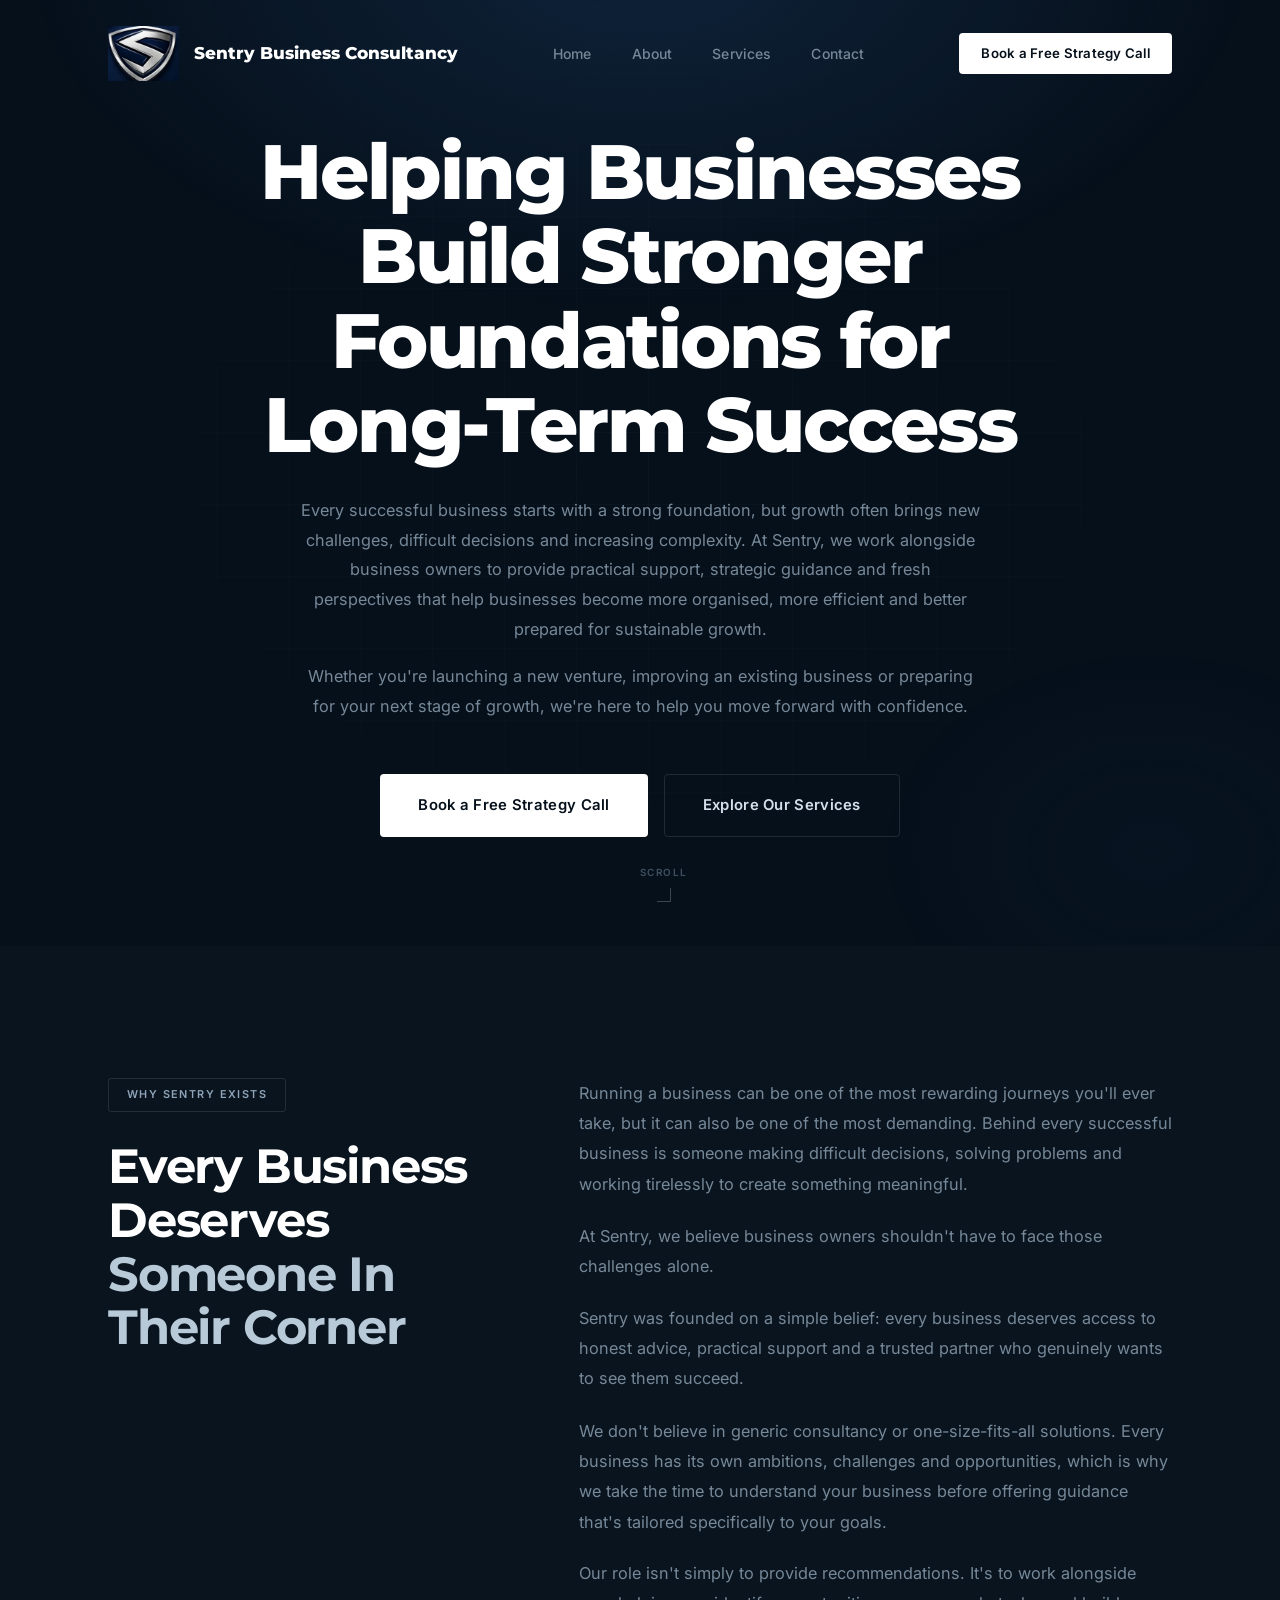
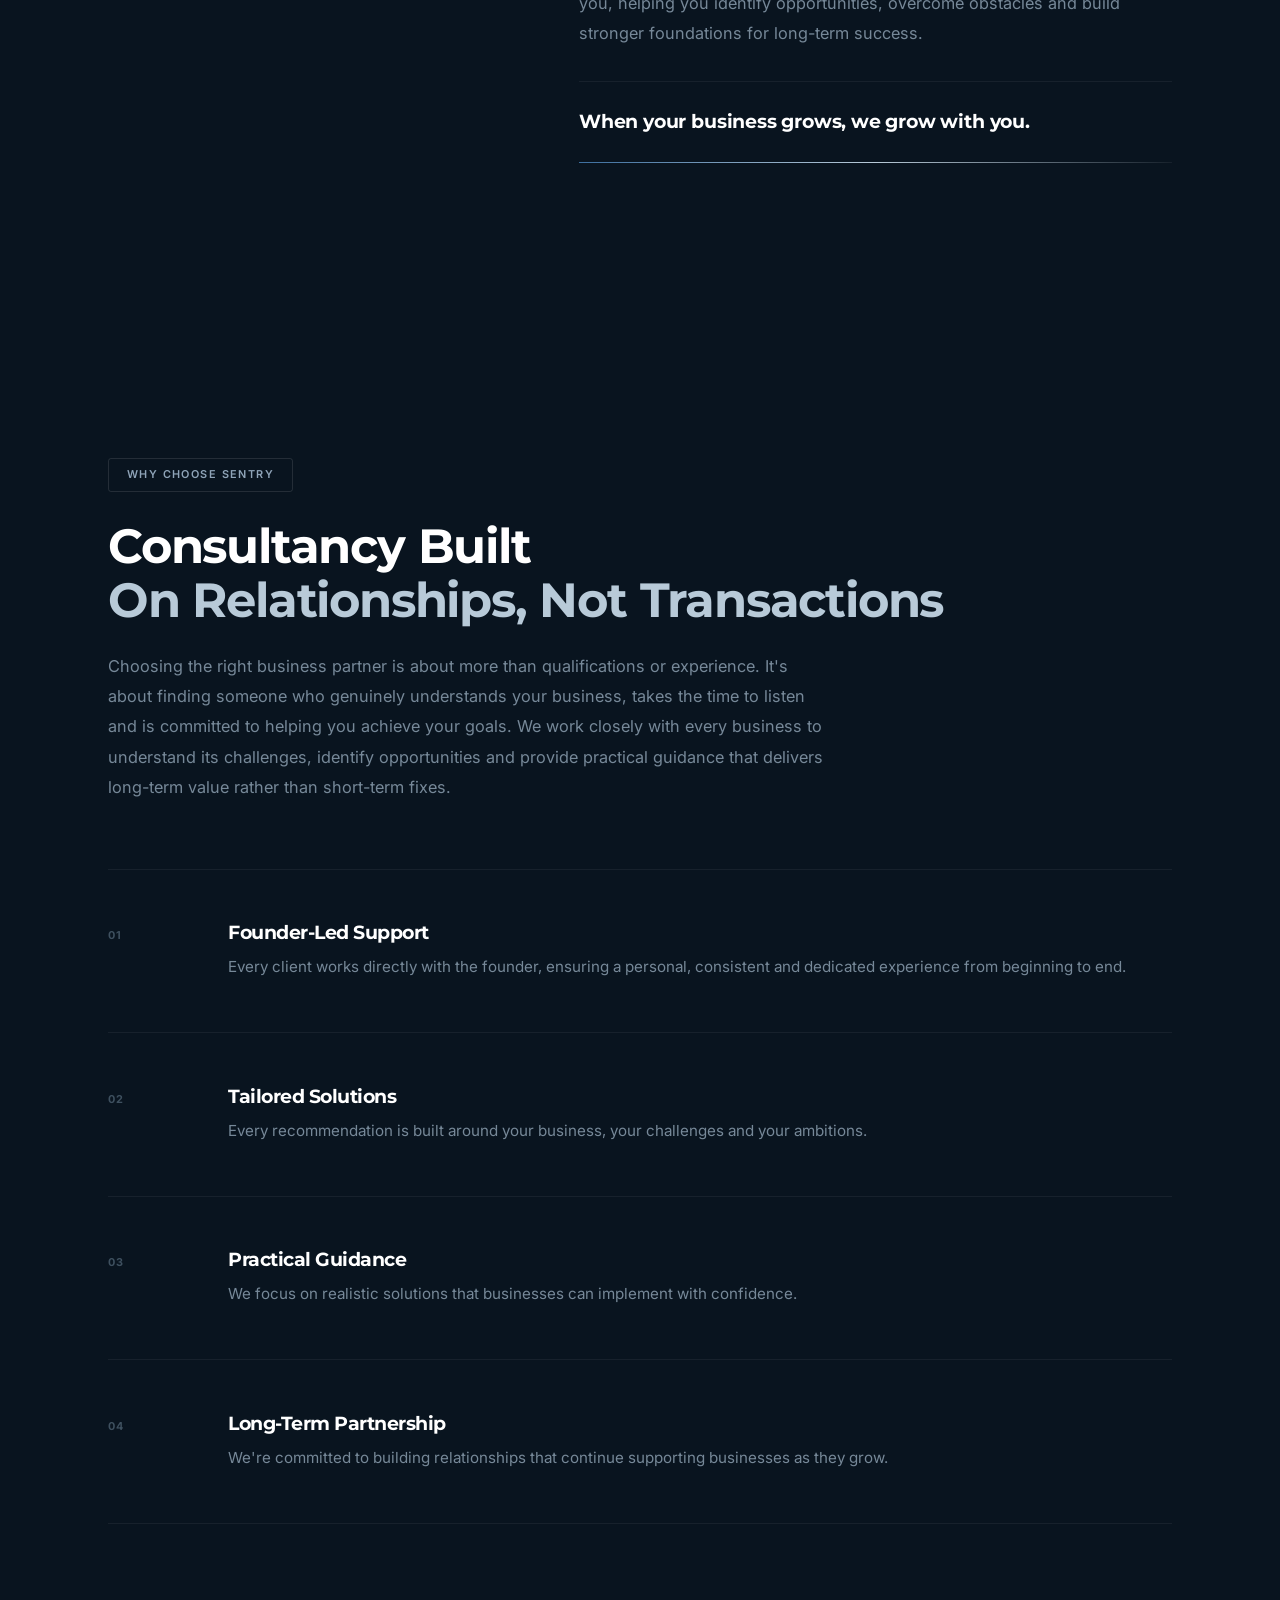
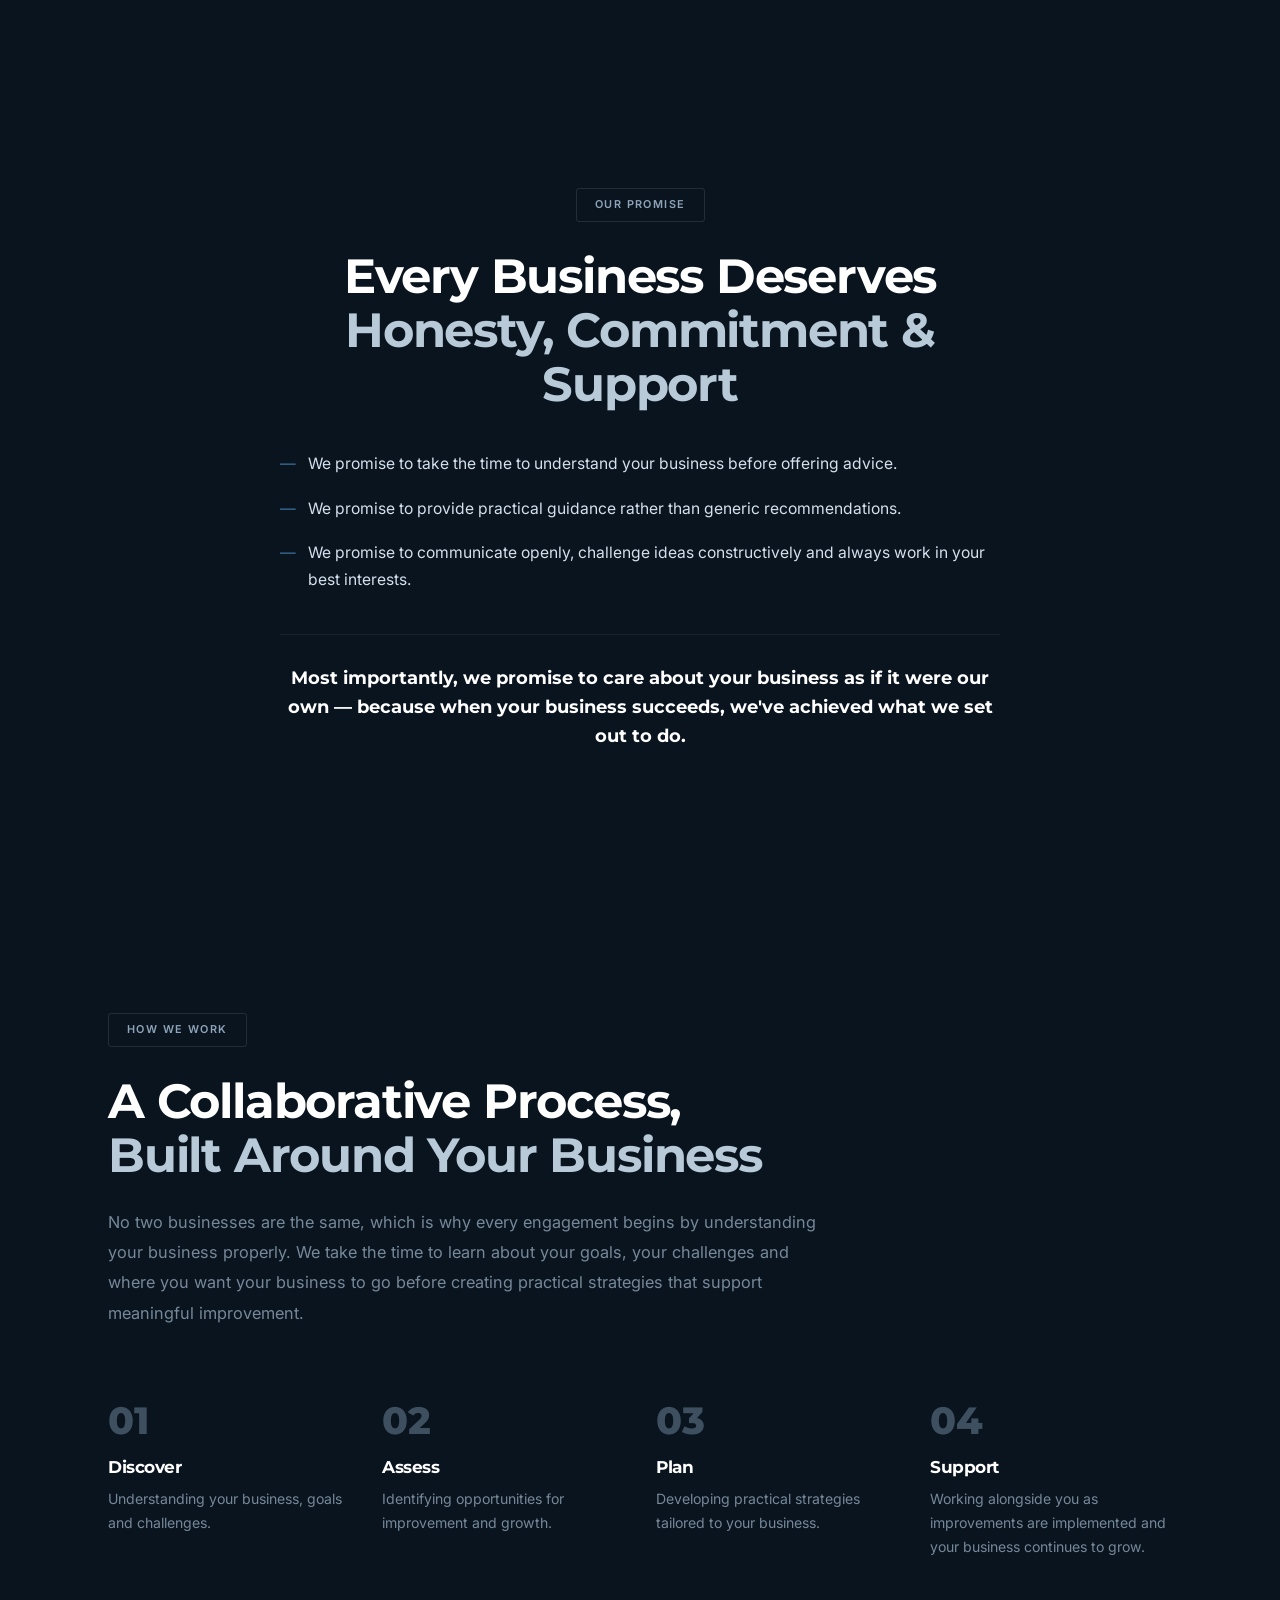
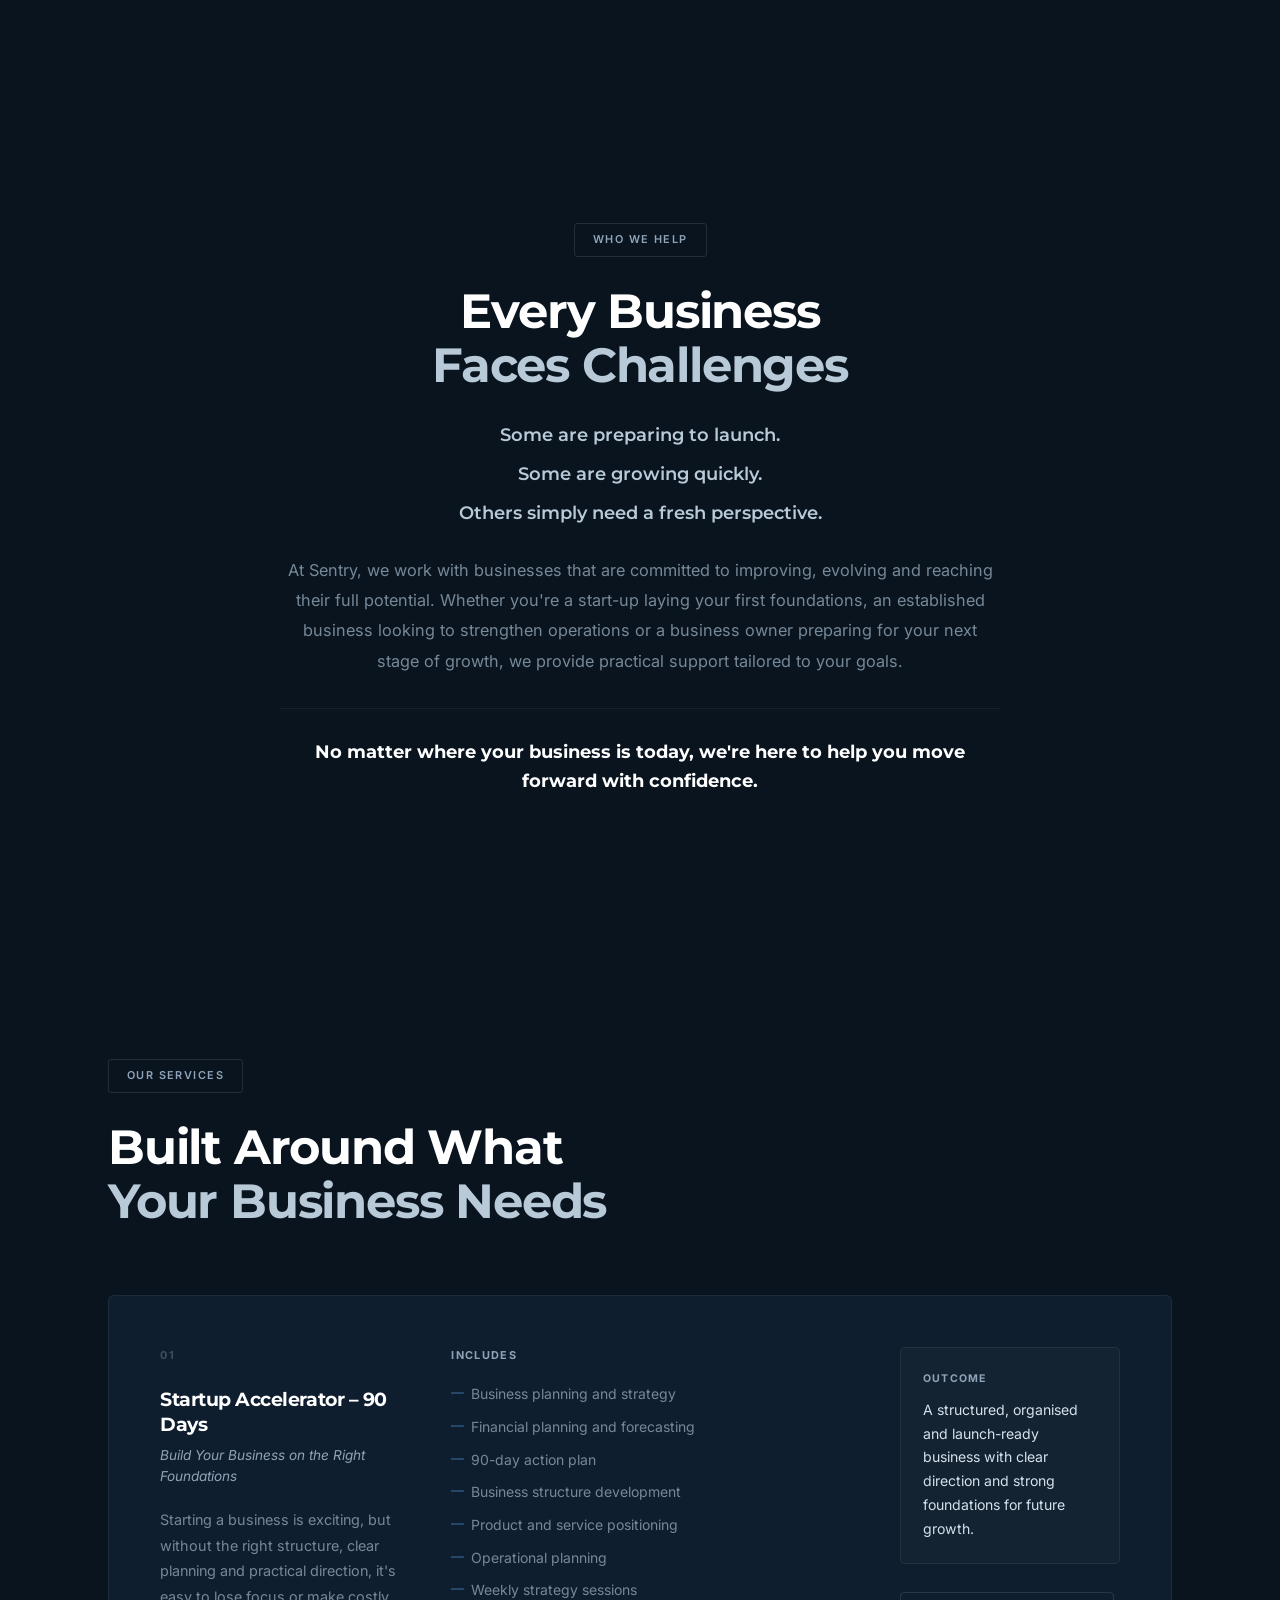
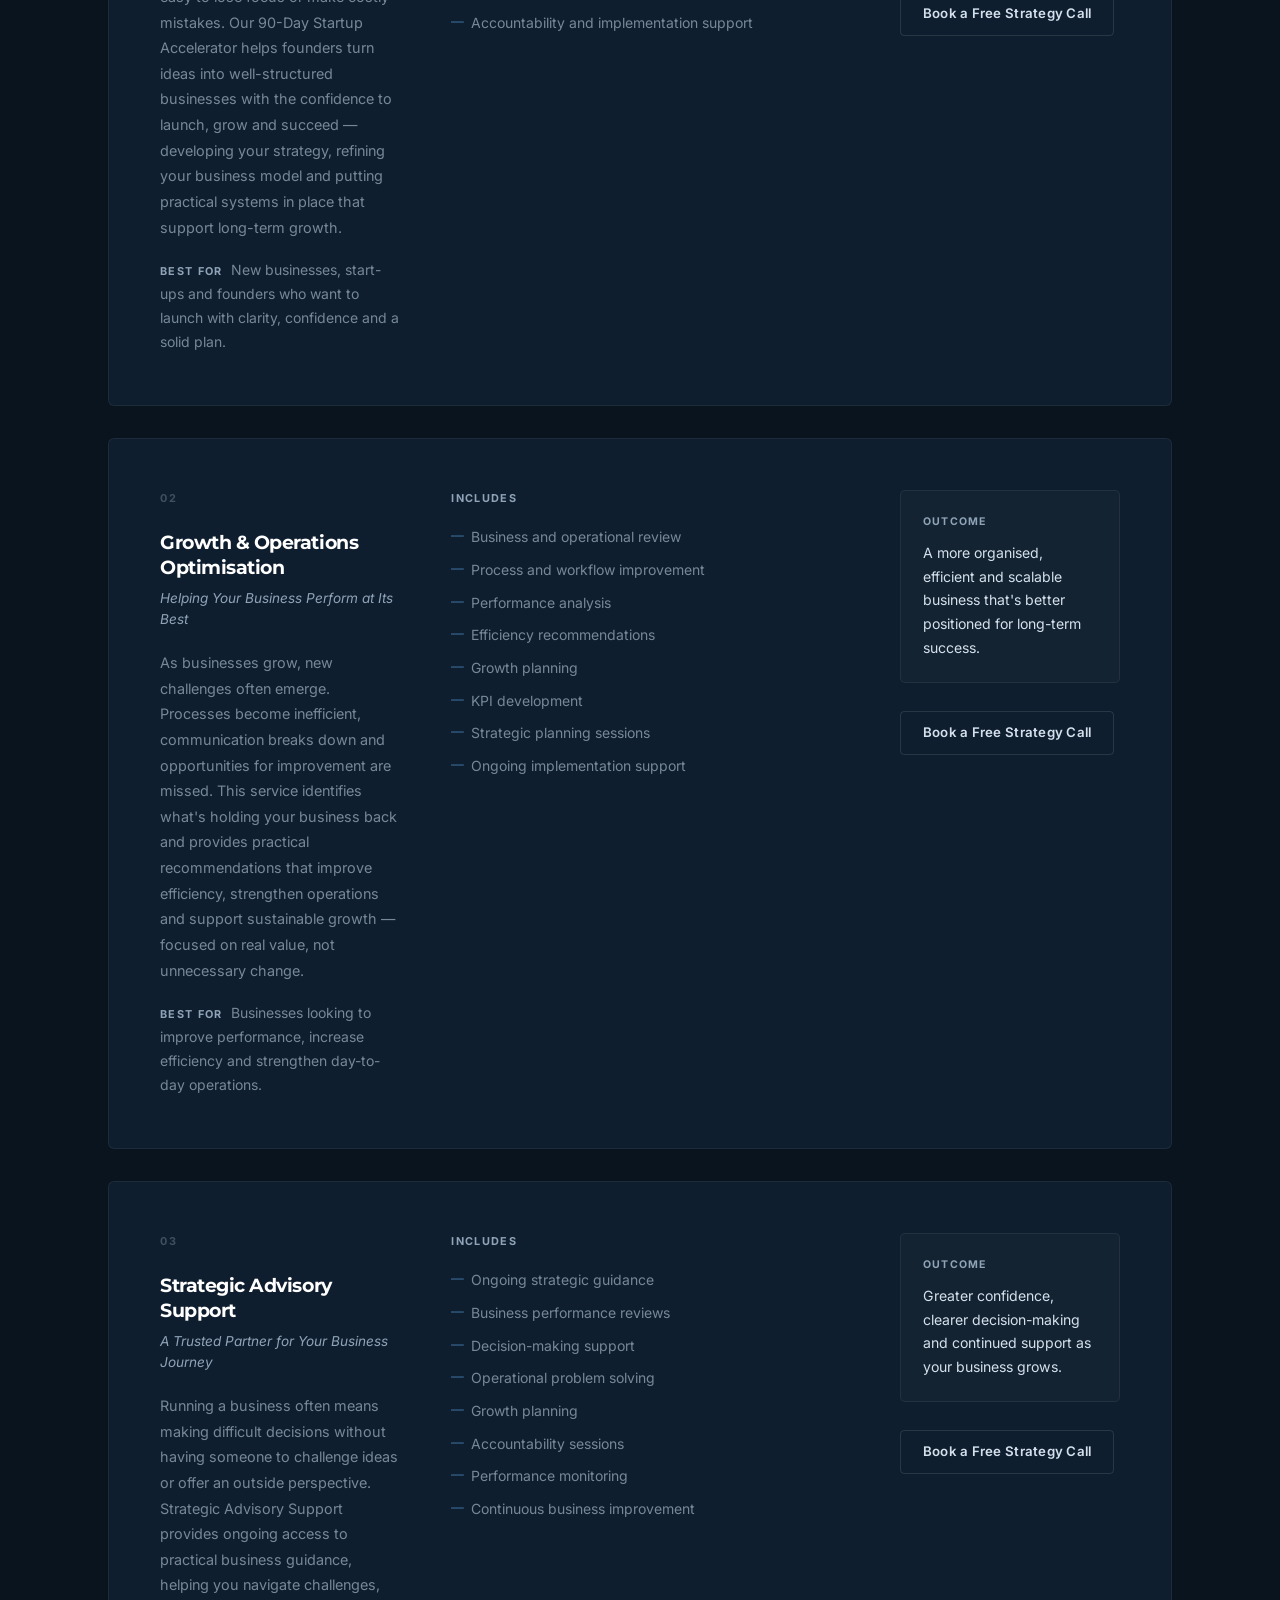
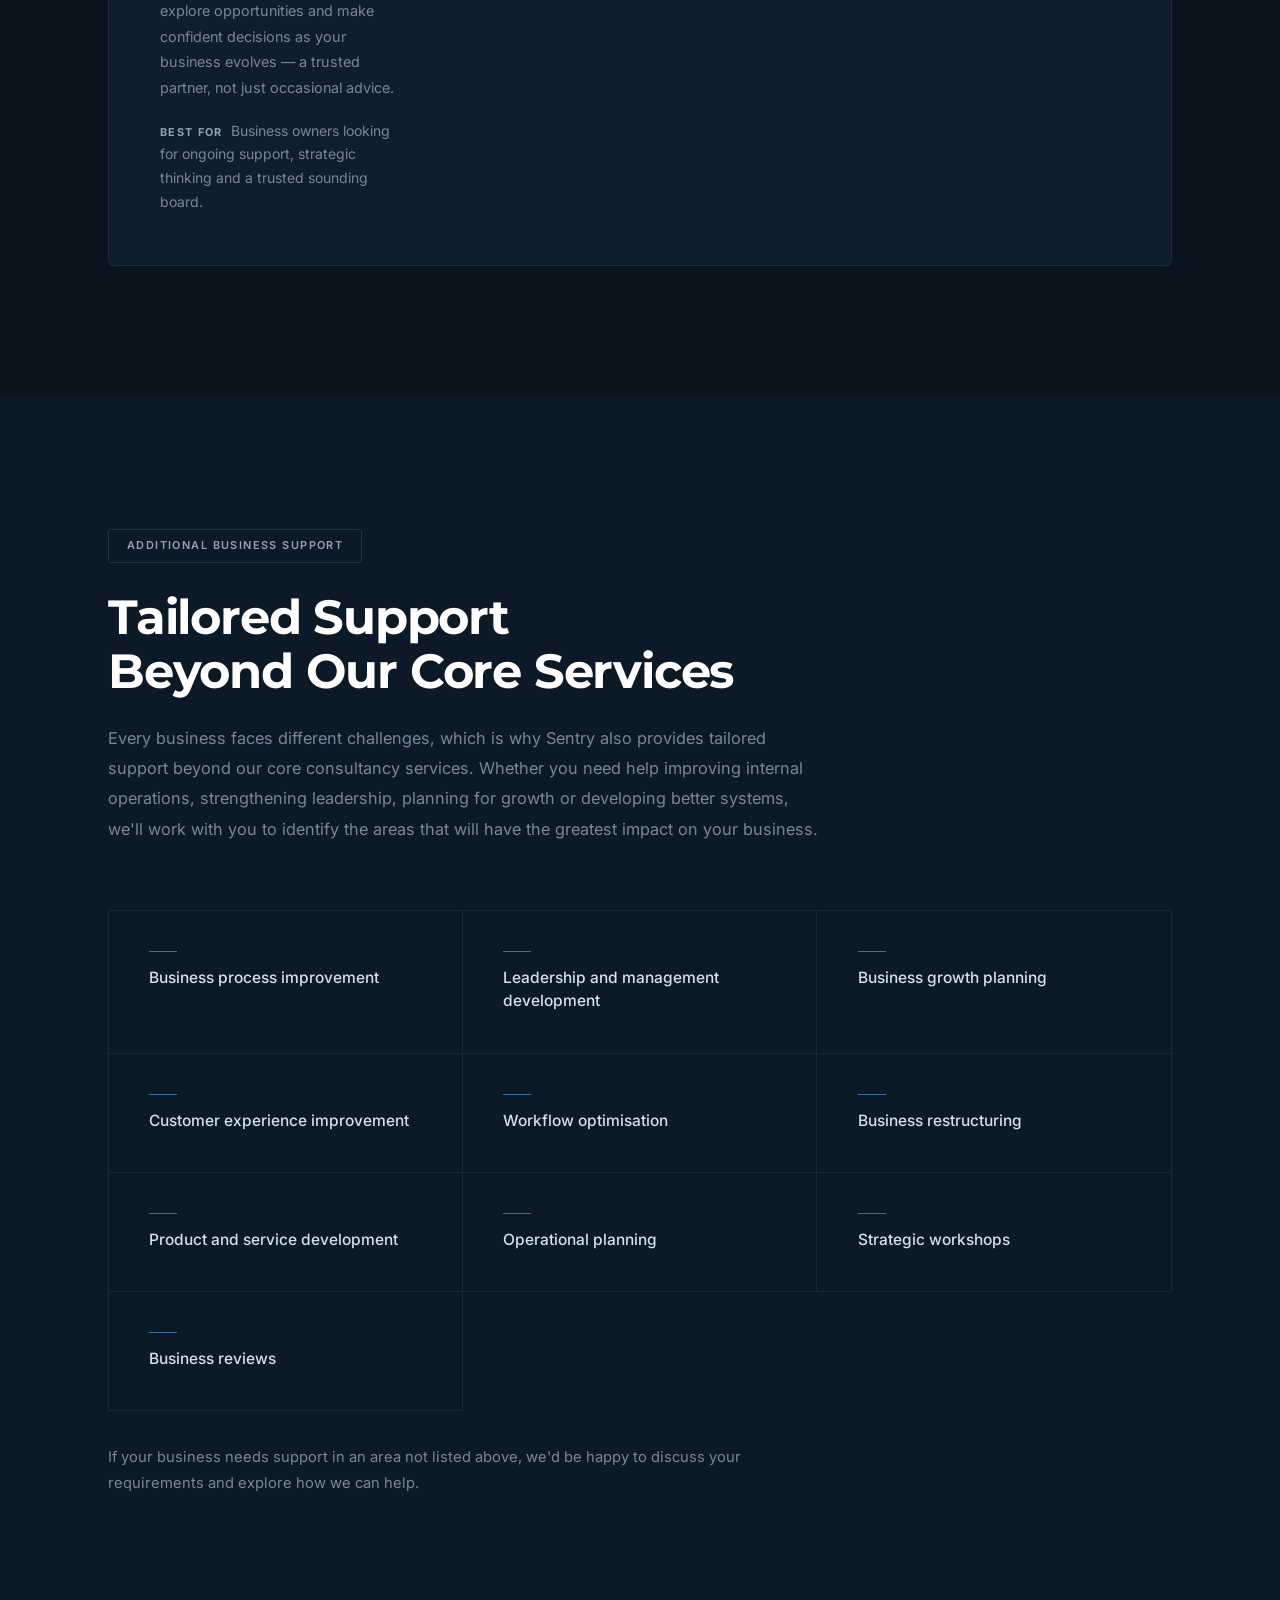
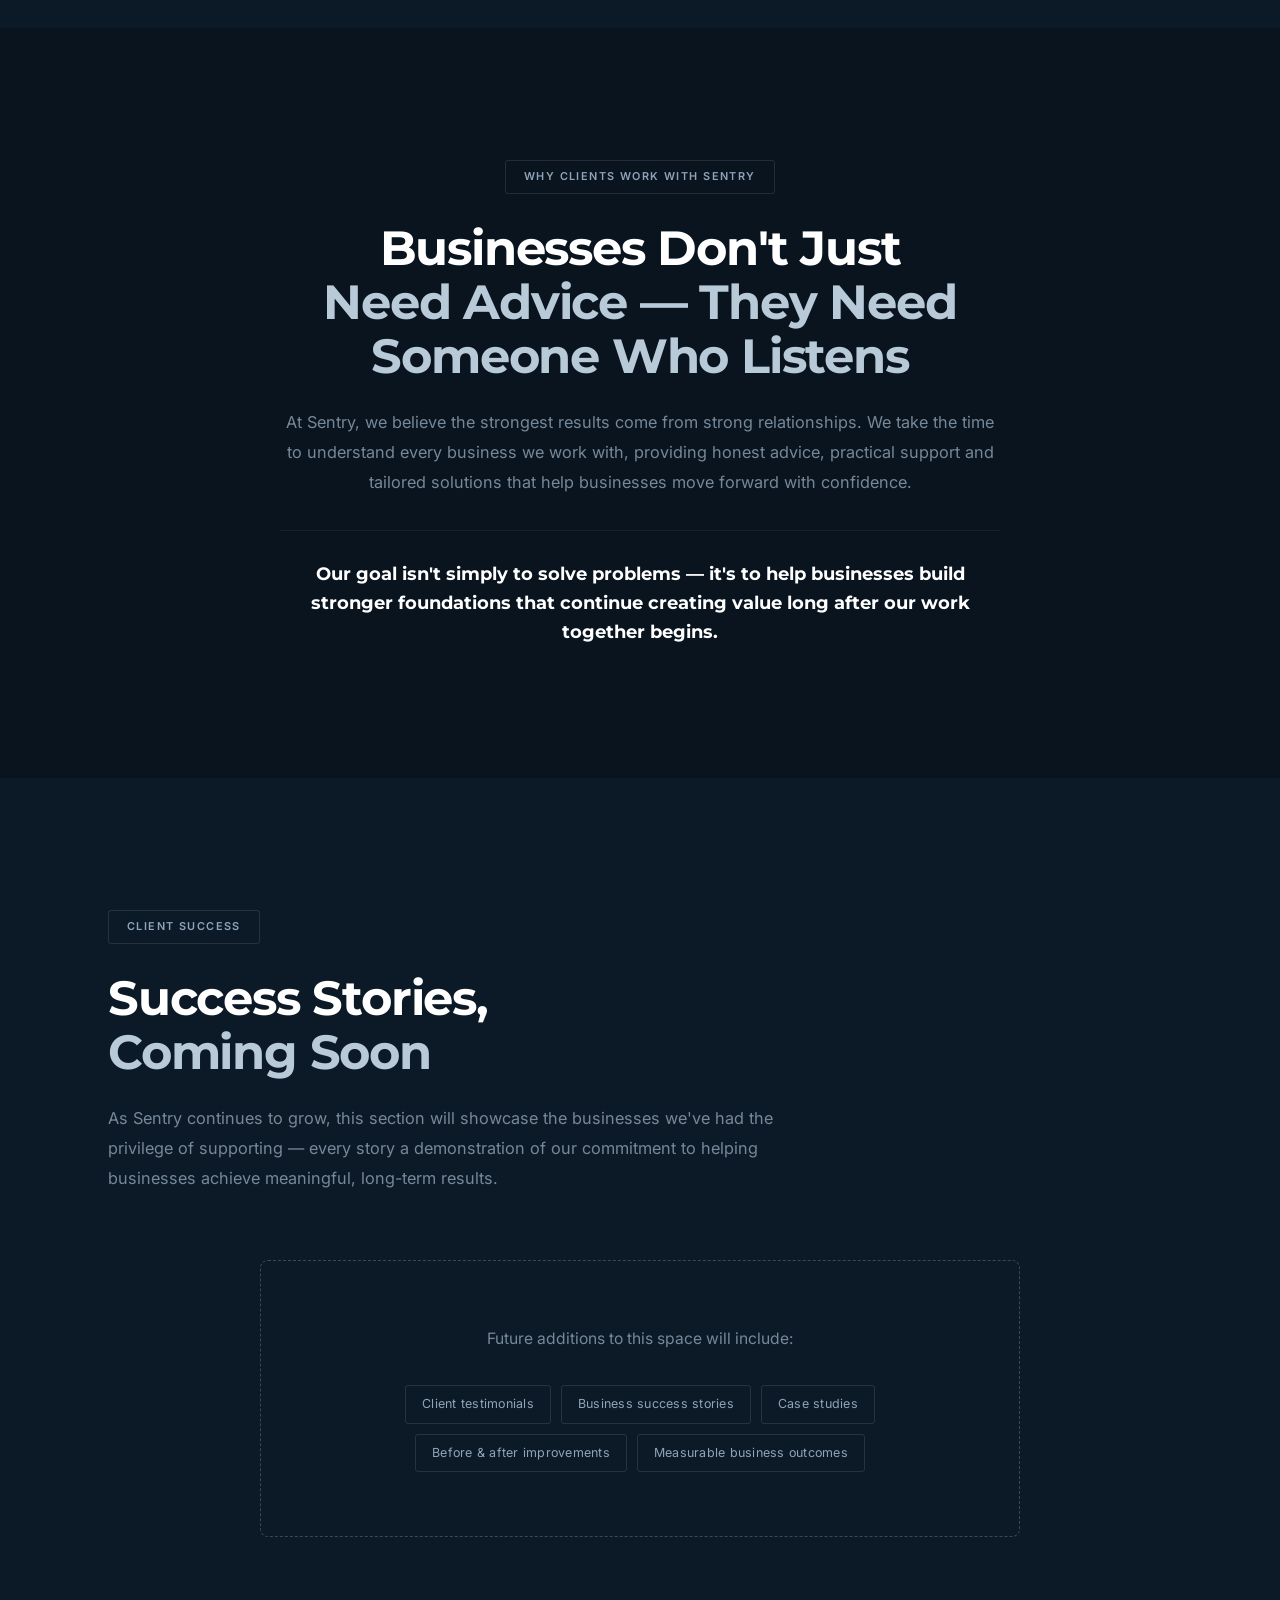
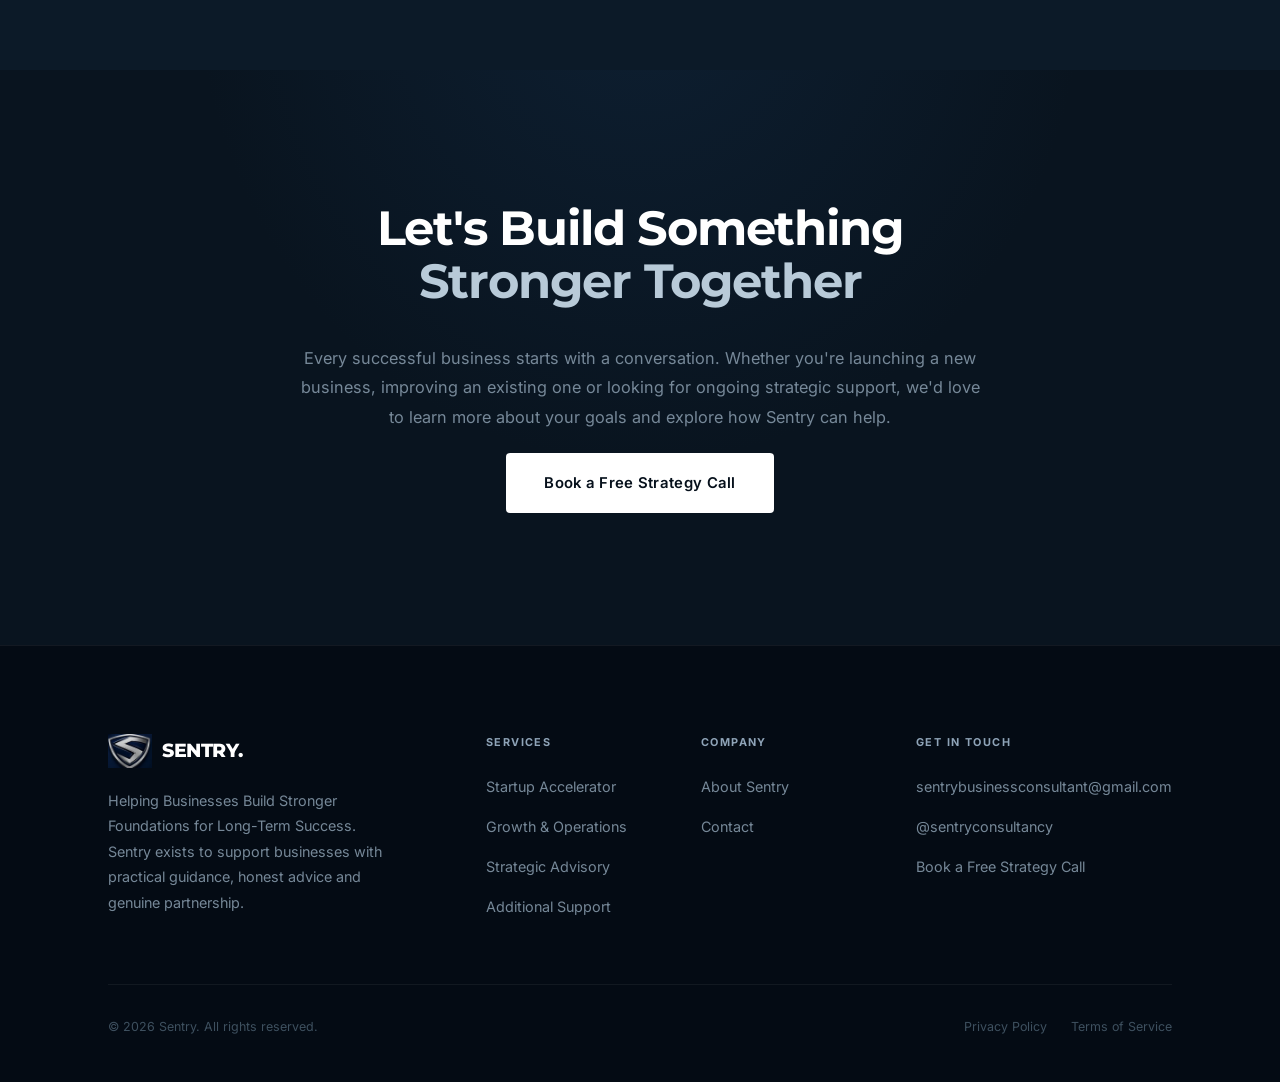
==== commit 0bce7636: "Añadir logo de Sentry al header de la web Co-Authored-By: Claude Sonnet 5.5 <noreply@anthropic.com>" ====
--- a/index.html
+++ b/index.html
@@ -17,11 +17,11 @@
 <body>
 
   <!-- ─── NAVIGATION ──────────────────────────────────────── -->
-  <nav id="navbar">
+  <nav id="navbar" class="navbar">
     <div class="nav-inner">
-      <a href="index.html" class="nav-logo">
+      <a href="index.html" class="nav-logo logo">
         <img src="imagen/logo.png" alt="Sentry" />
-        <span class="nav-logo-text">SENTRY<span>.</span></span>
+        <span class="nav-logo-text title">Sentry Business Consultancy</span>
       </a>
       <ul class="nav-links">
         <li><a href="index.html" class="active">Home</a></li>
--- a/assets/css/styles.css
+++ b/assets/css/styles.css
@@ -188,6 +188,31 @@
 }
 .nav-logo-text span { color: var(--silver); }
 
+/* Header: logo a la izquierda, título a la derecha */
+.navbar .logo {
+  display: flex;
+  align-items: center;
+  gap: 15px;
+}
+
+.navbar .logo img {
+  height: 55px;
+  width: auto;
+  opacity: 1;
+}
+
+.navbar .title {
+  font-size: 1.05rem;
+  letter-spacing: 0;
+  white-space: nowrap;
+}
+
+@media (max-width: 600px) {
+  .navbar .logo { gap: 10px; }
+  .navbar .logo img { height: 44px; }
+  .navbar .title { font-size: .85rem; white-space: normal; line-height: 1.2; }
+}
+
 .nav-links {
   display: flex;
   gap: 40px;
@@ -853,6 +878,8 @@
   flex-direction: column;
   gap: 22px;
 }
+.contact-form[hidden],
+.form-success[hidden] { display: none; }
 
 .form-group {
   display: flex;
@@ -896,6 +923,48 @@
   margin-top: -8px;
 }
 
+/* Honeypot field — invisible to real visitors, catches bots */
+.hp-field {
+  position: absolute;
+  width: 1px;
+  height: 1px;
+  overflow: hidden;
+  opacity: 0;
+  pointer-events: none;
+}
+
+/* ─── 19b. Contact Form — Success State ──────────────────── */
+.form-success {
+  background: var(--bg-card);
+  border: 1px solid var(--border-md);
+  border-radius: 6px;
+  padding: 56px 44px;
+  text-align: center;
+}
+.form-success-icon {
+  width: 52px;
+  height: 52px;
+  margin: 0 auto 24px;
+  border-radius: 50%;
+  border: 1px solid var(--border-light);
+  display: flex;
+  align-items: center;
+  justify-content: center;
+  font-size: 1.3rem;
+  color: var(--white);
+}
+.form-success h3 {
+  font-size: 1.2rem;
+  margin-bottom: 14px;
+}
+.form-success p {
+  font-size: .92rem;
+  color: var(--text-muted);
+  line-height: 1.8;
+  max-width: 380px;
+  margin: 0 auto 28px;
+}
+
 /* ─── 20. Scroll Reveal ──────────────────────────────────── */
 .reveal {
   opacity: 0;
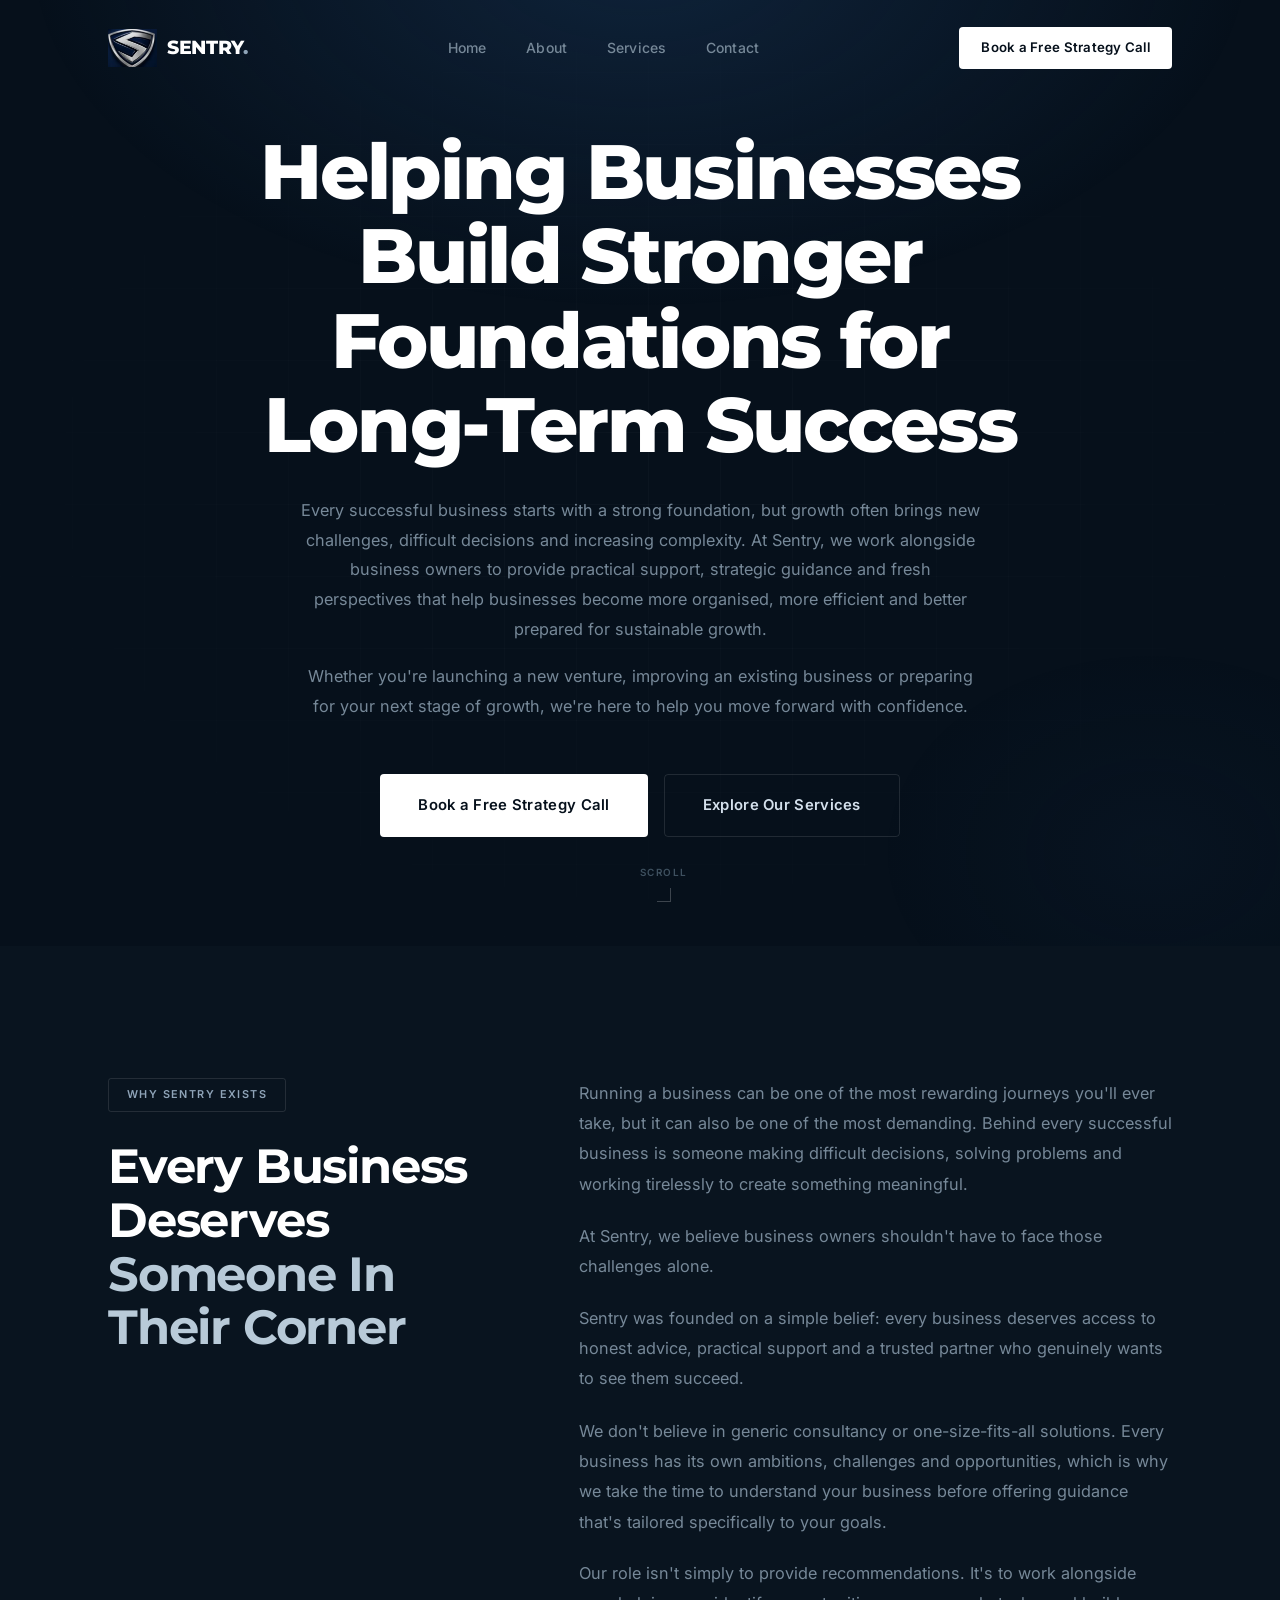
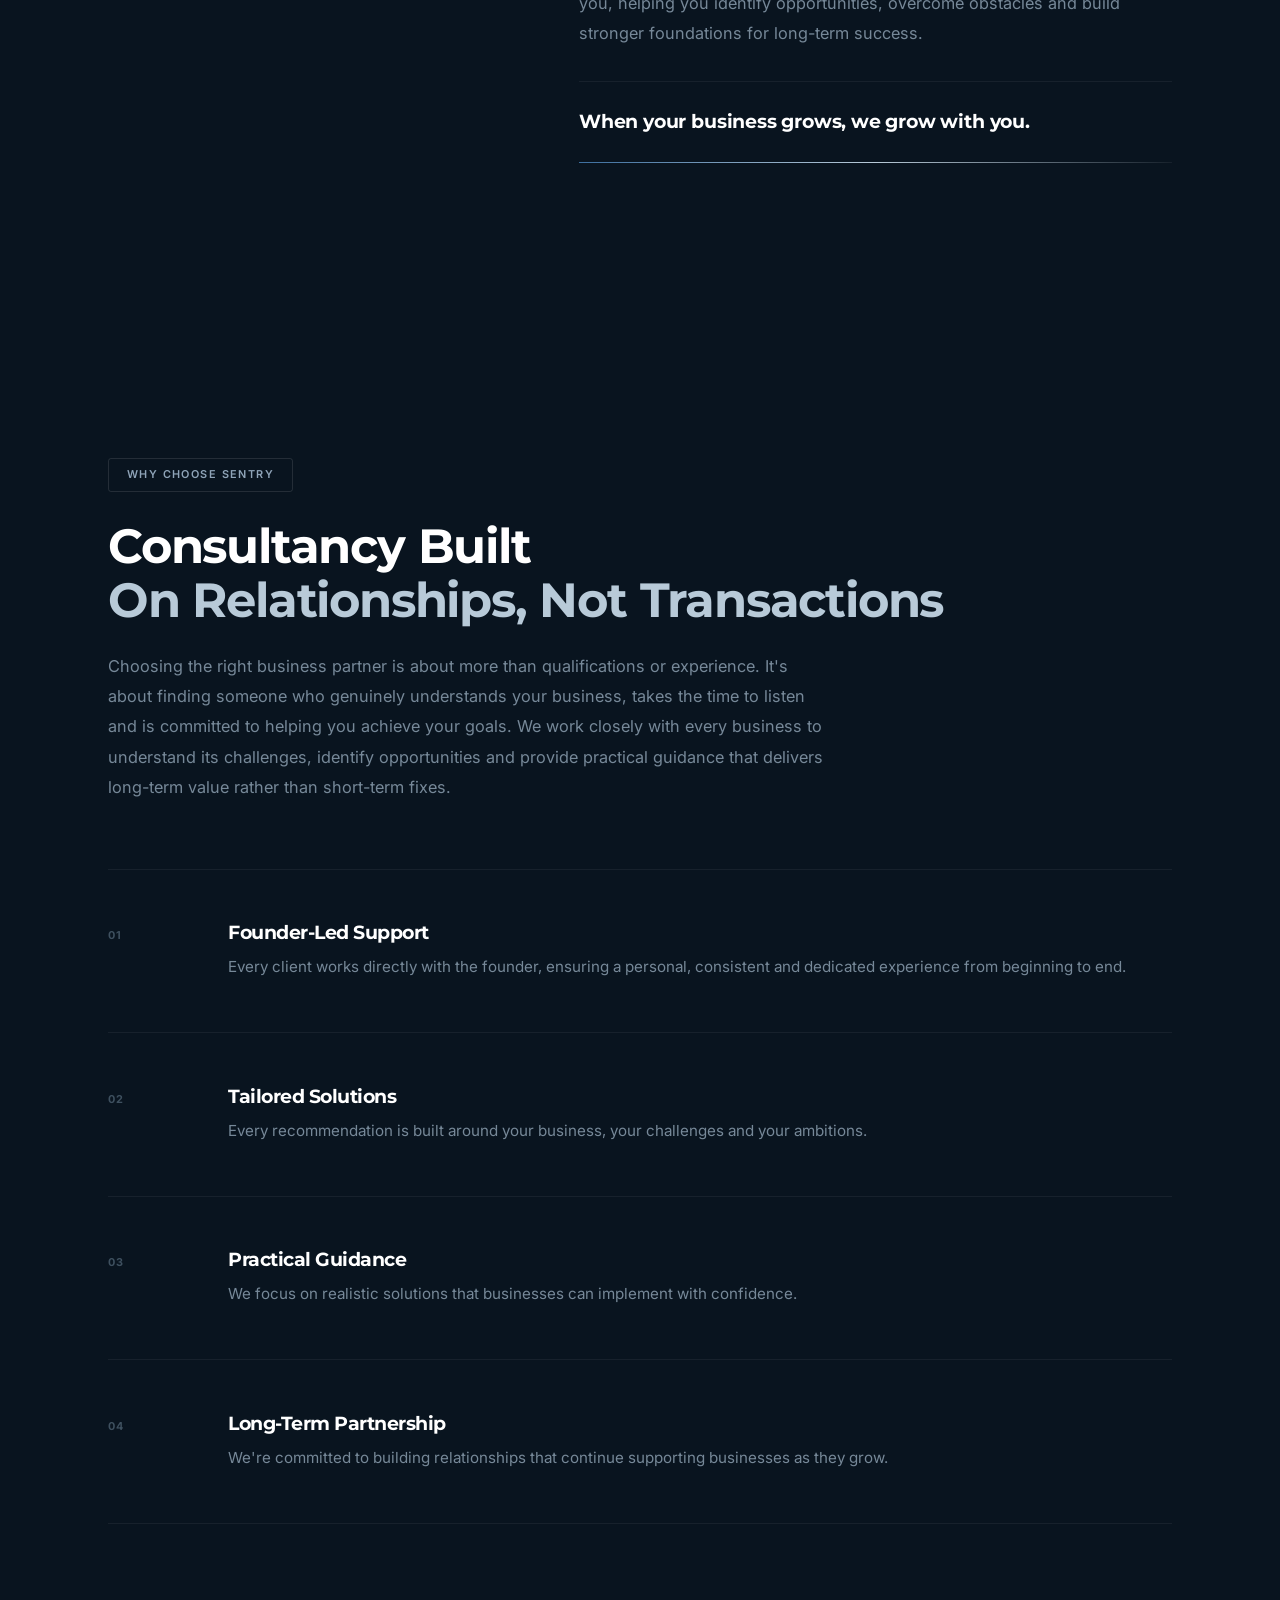
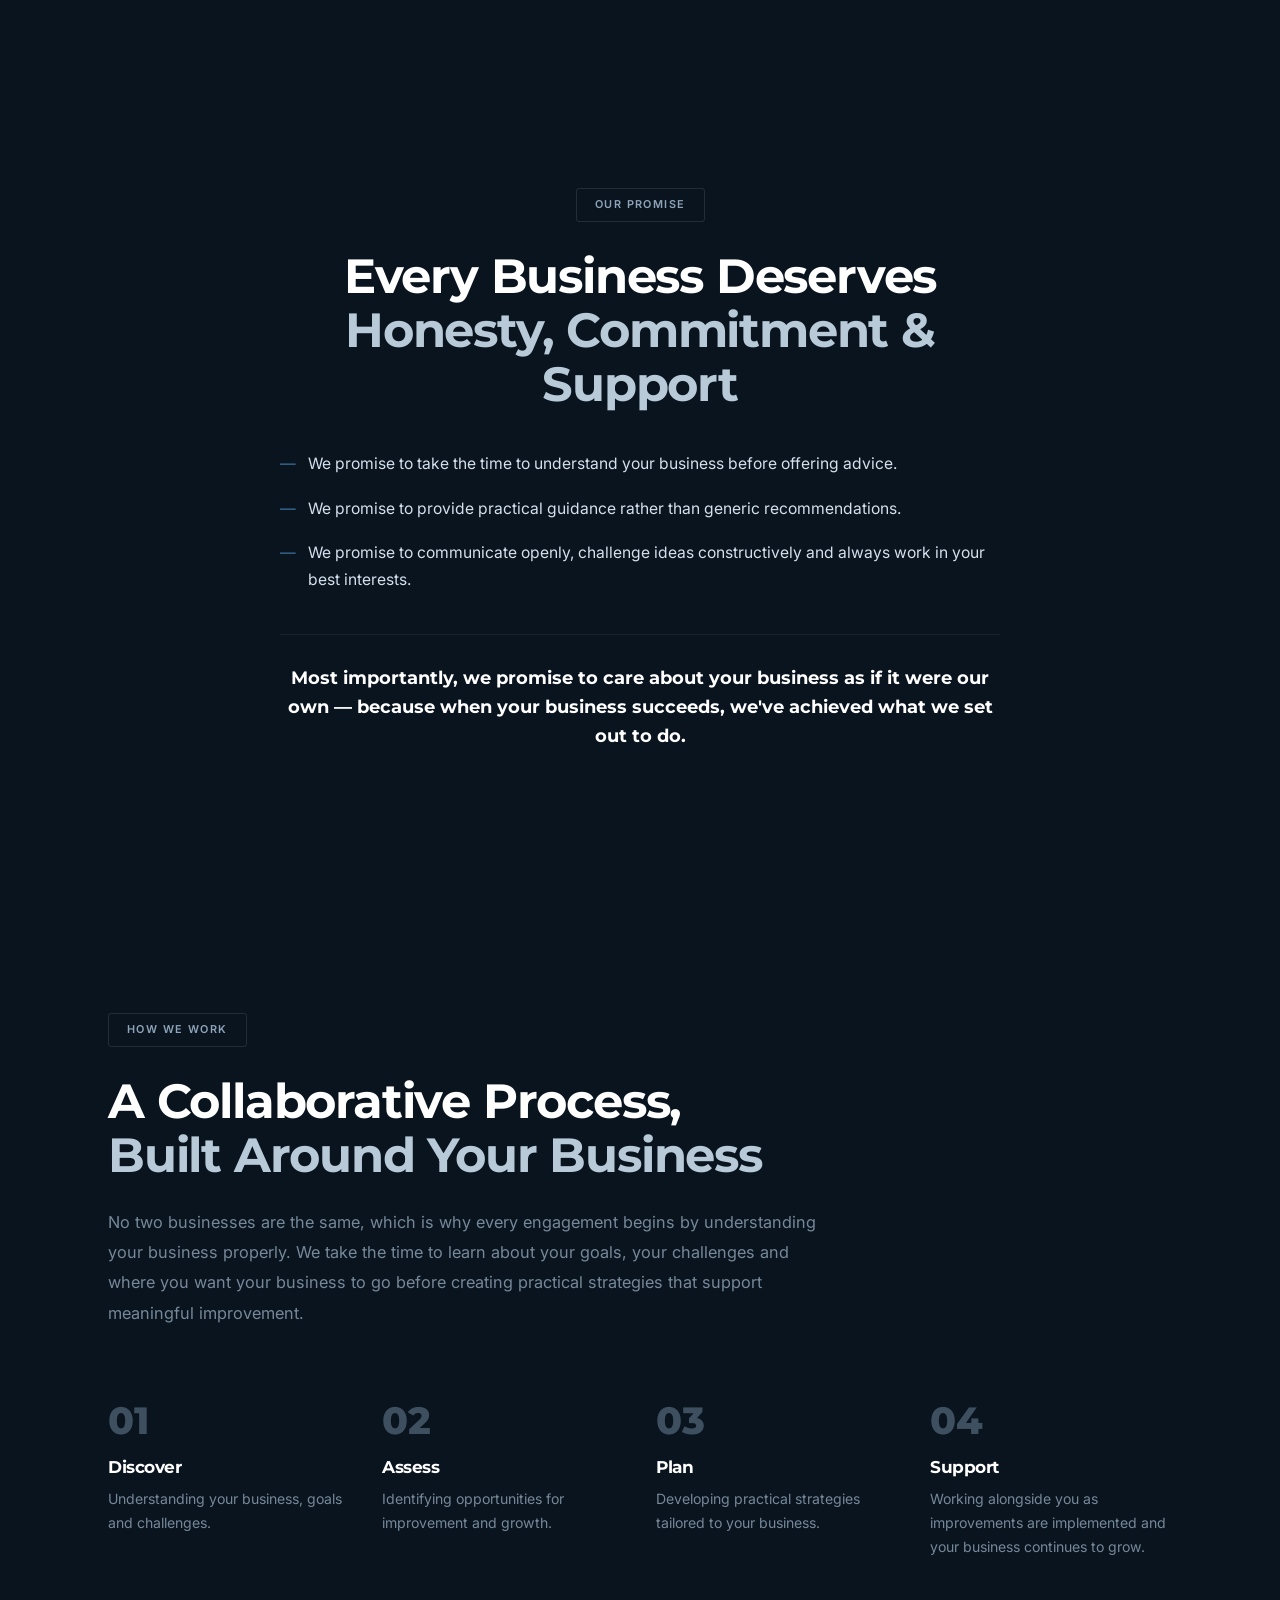
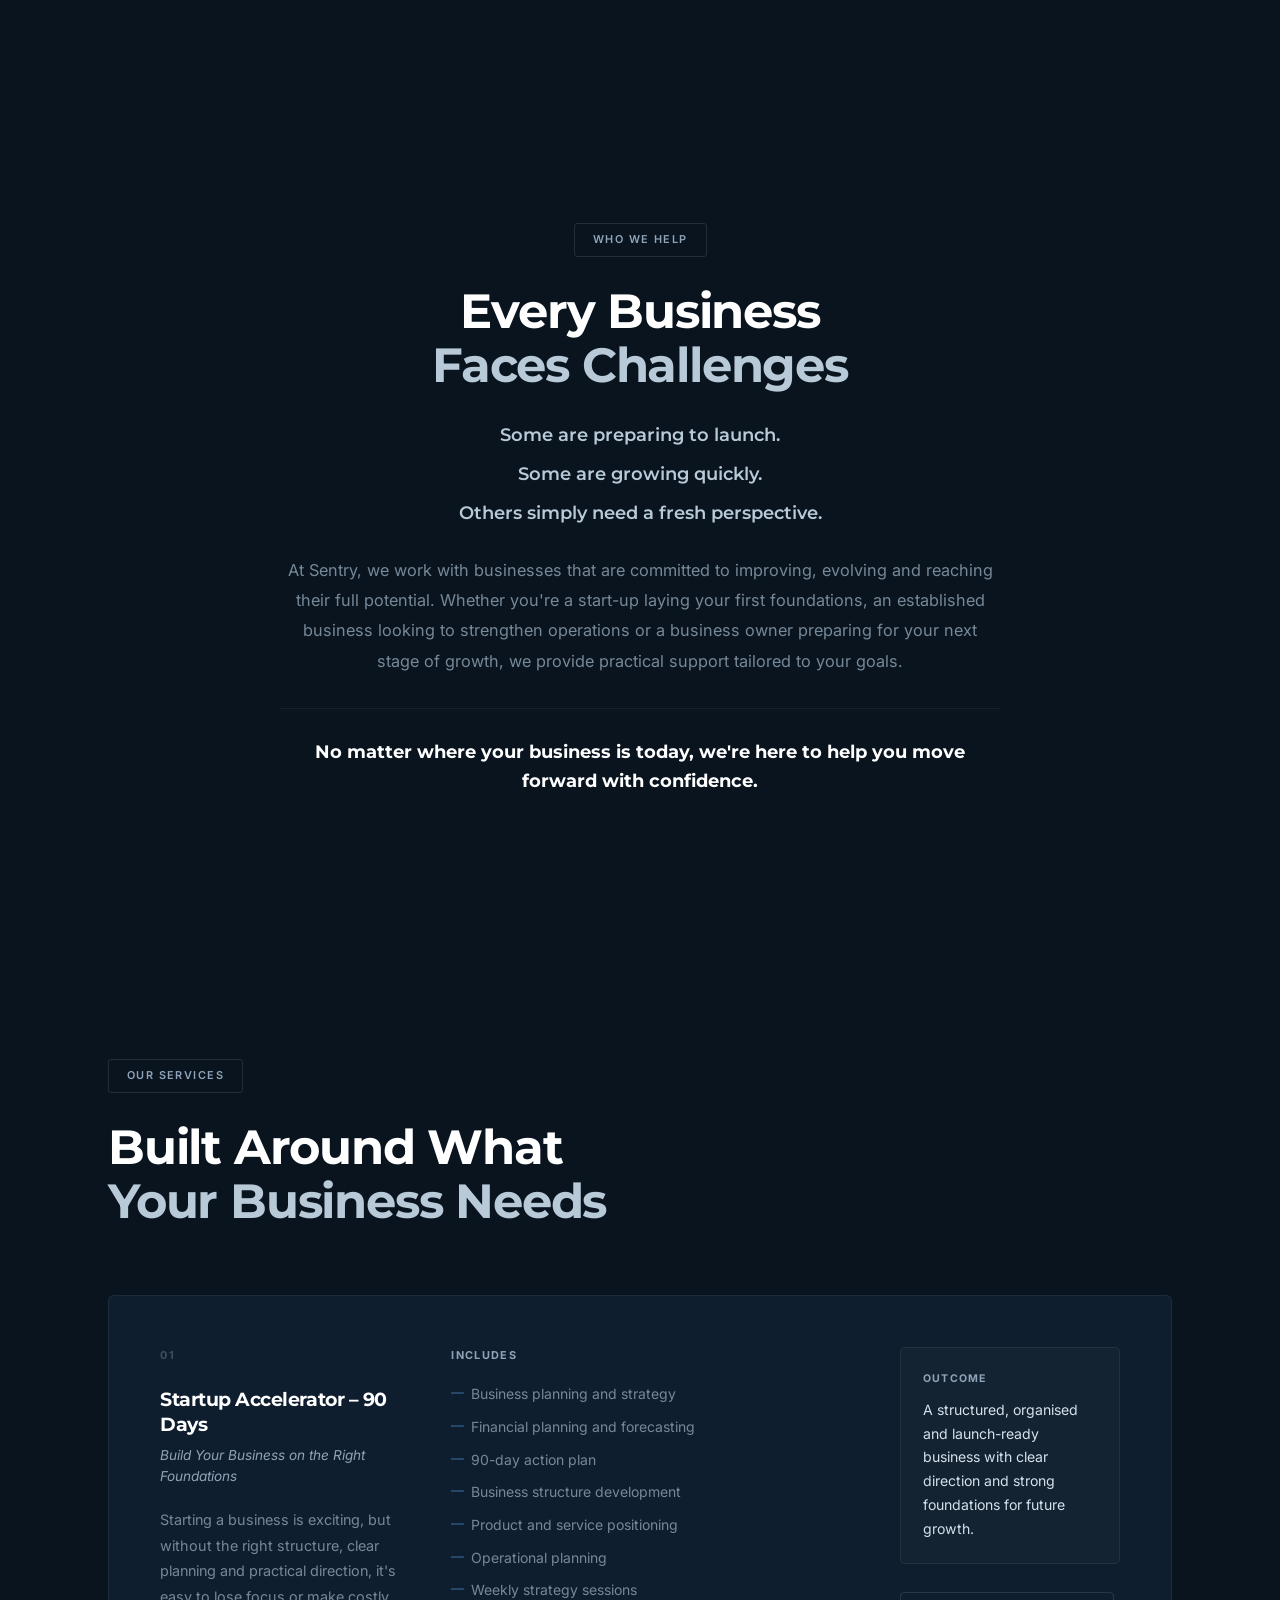
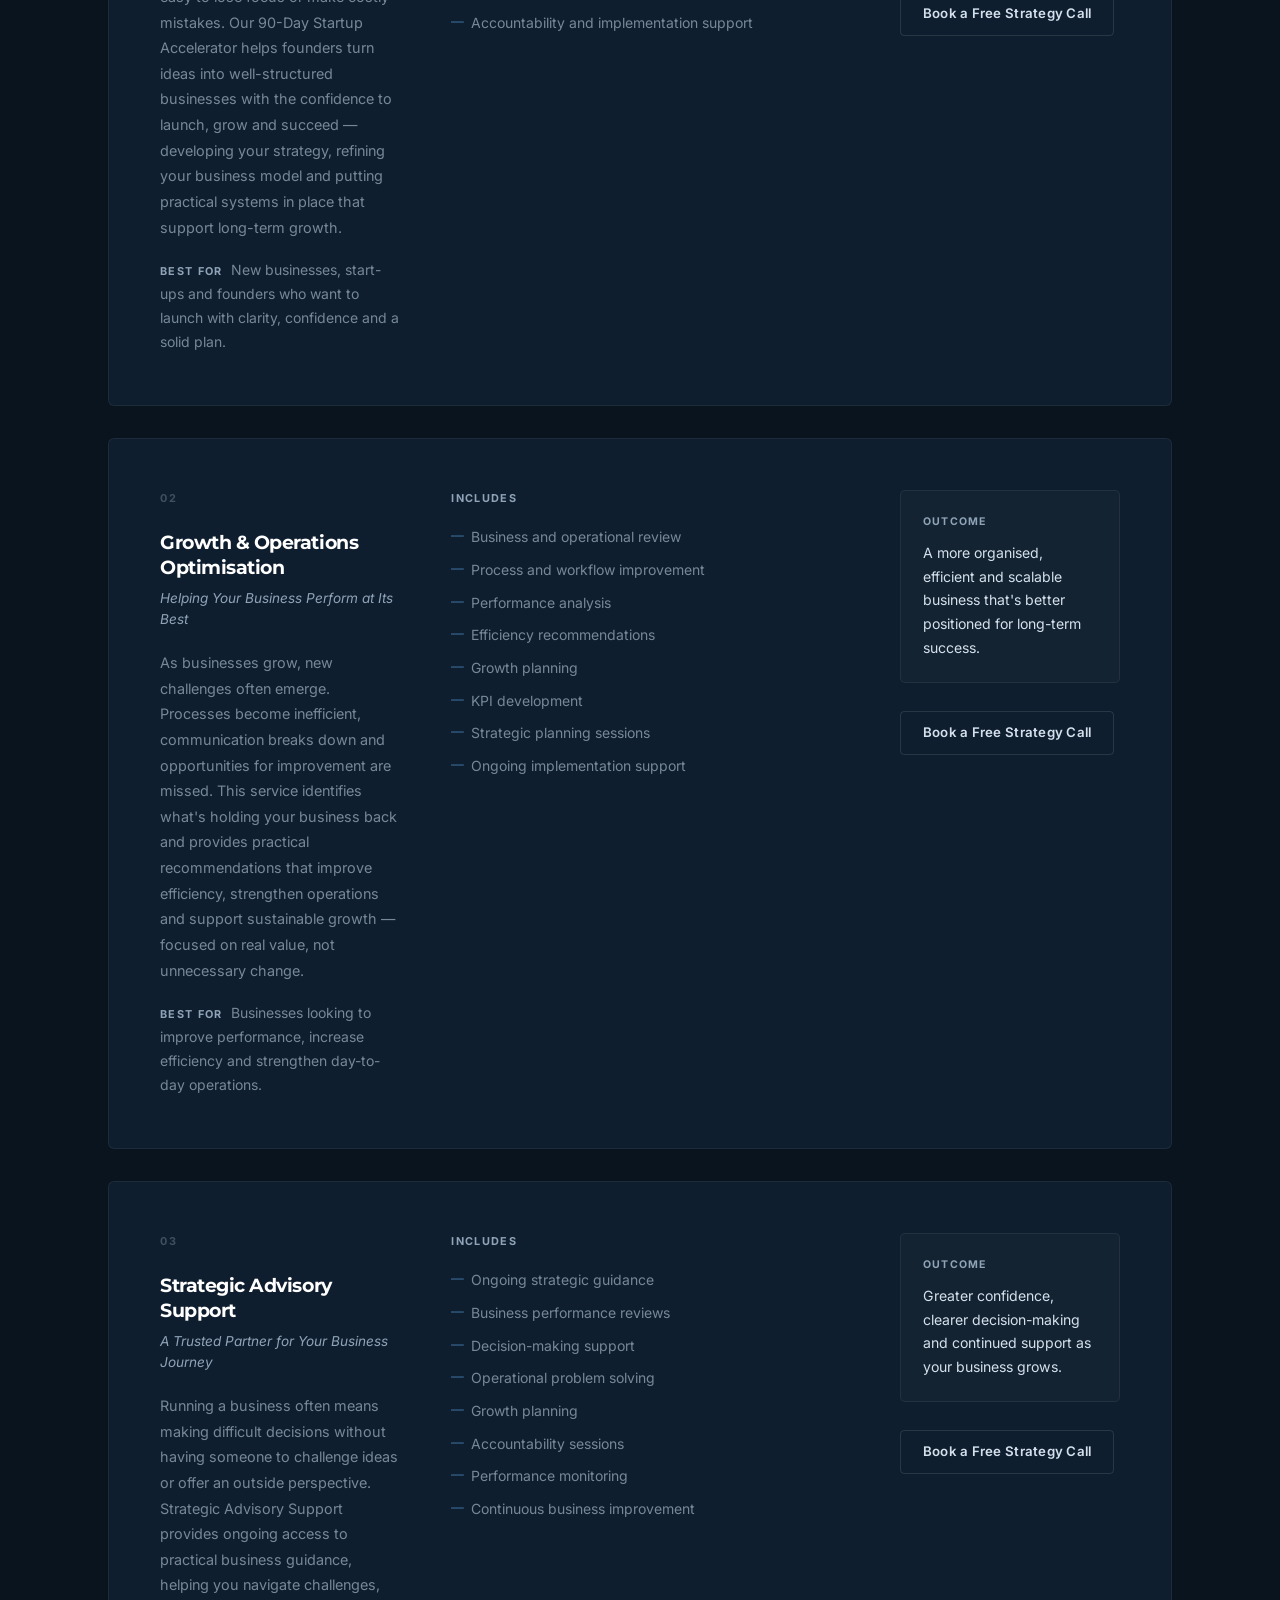
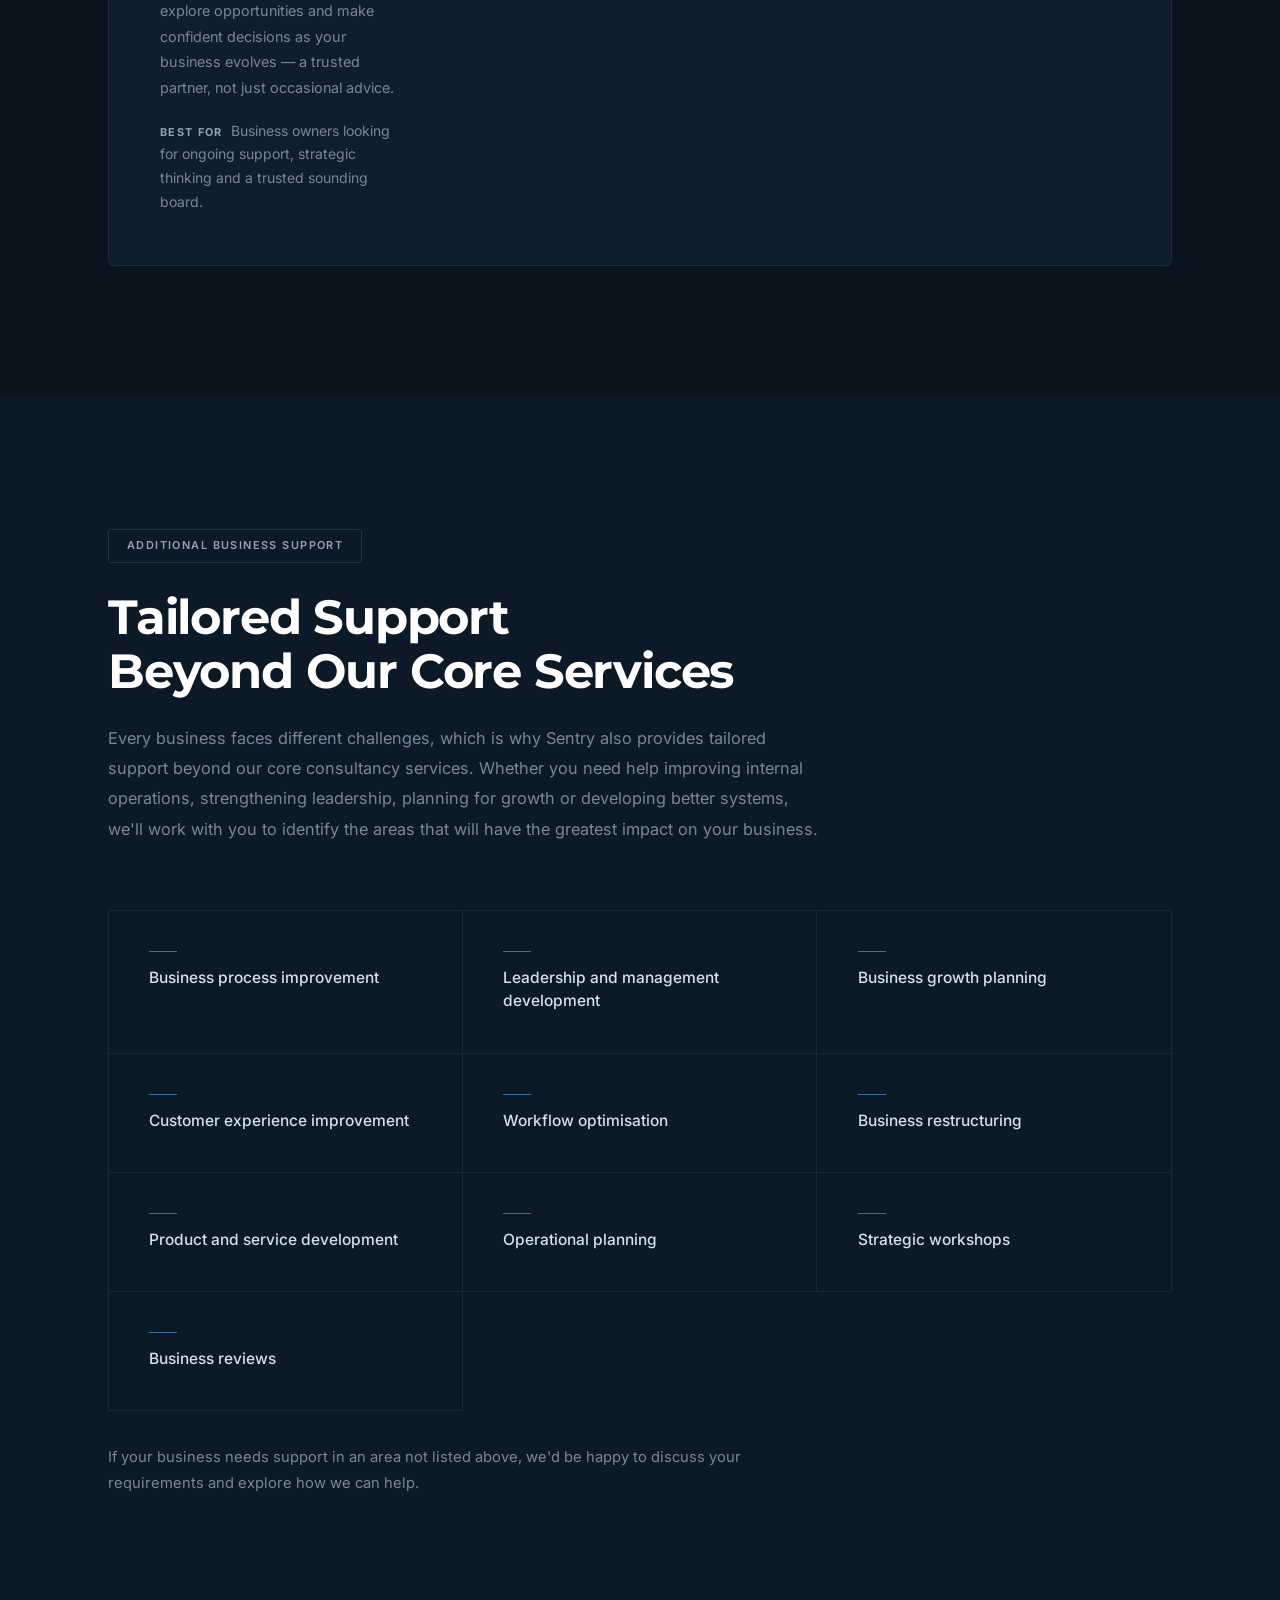
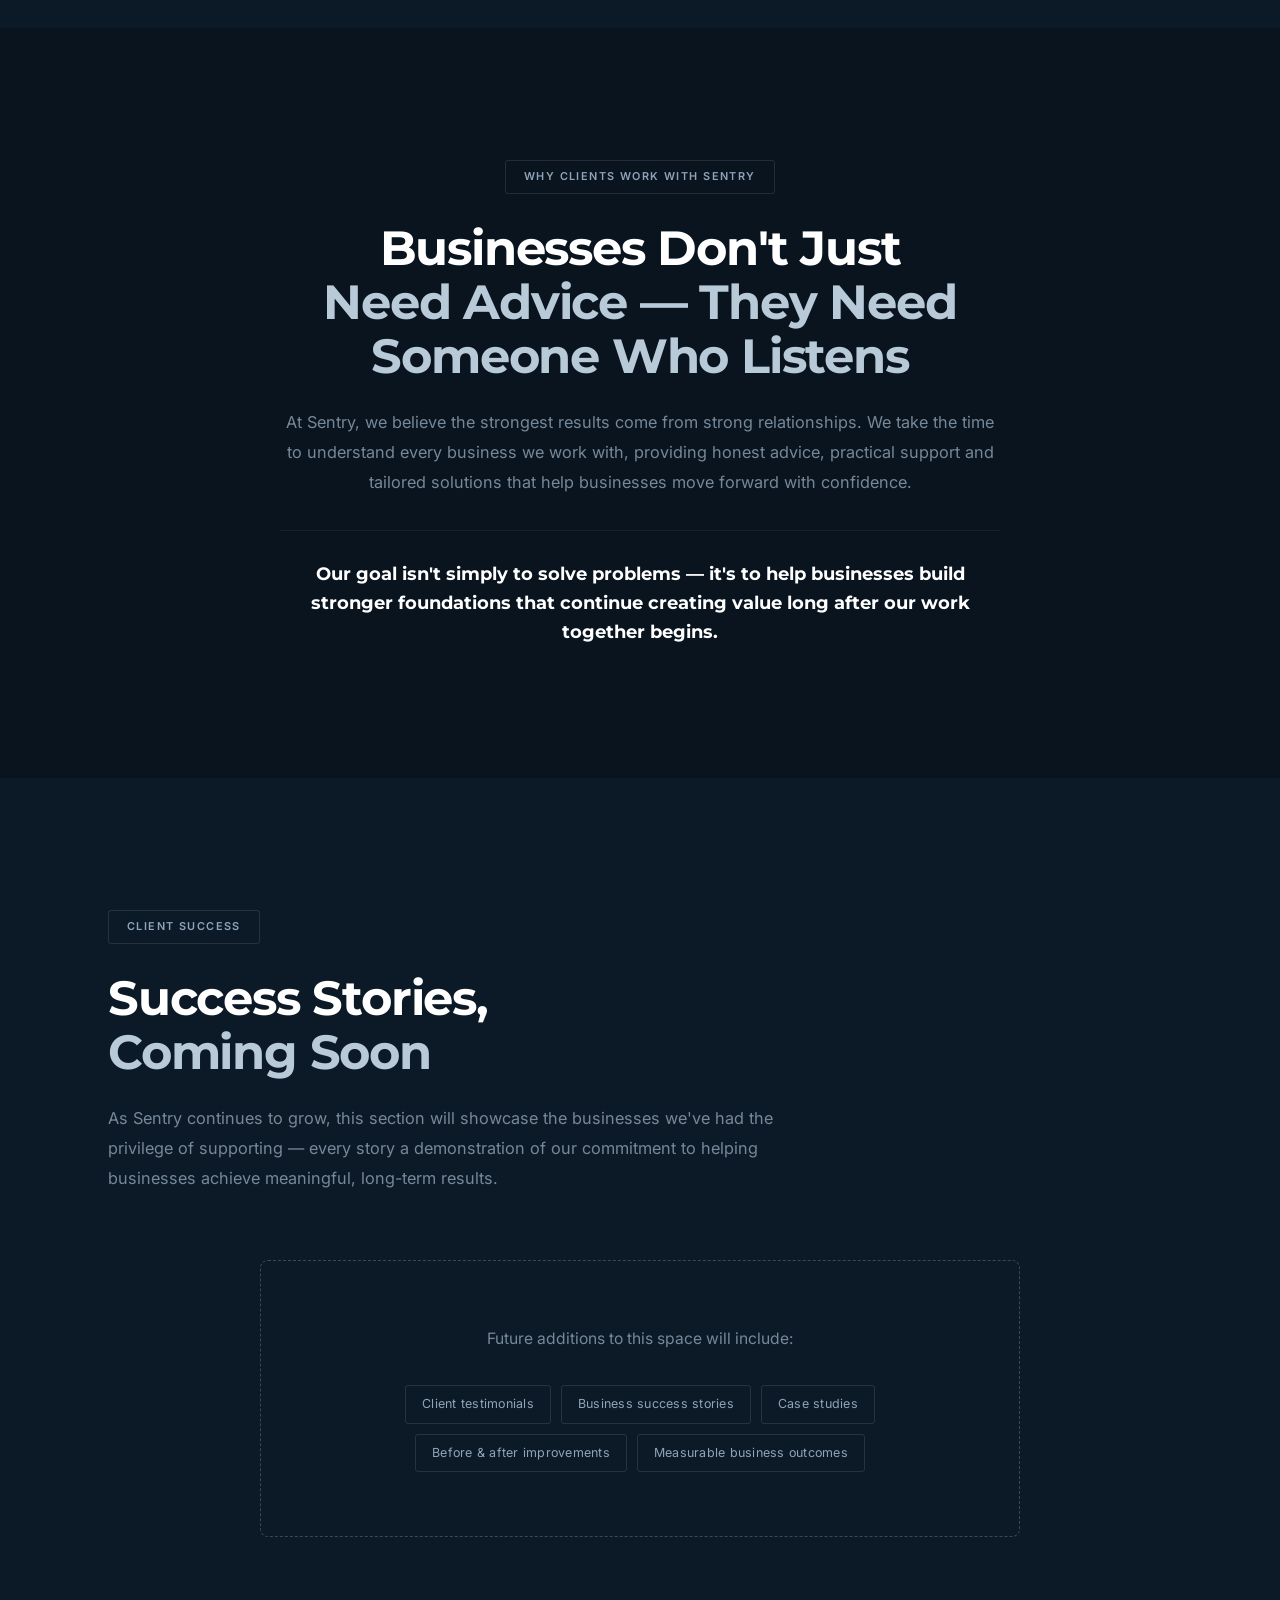
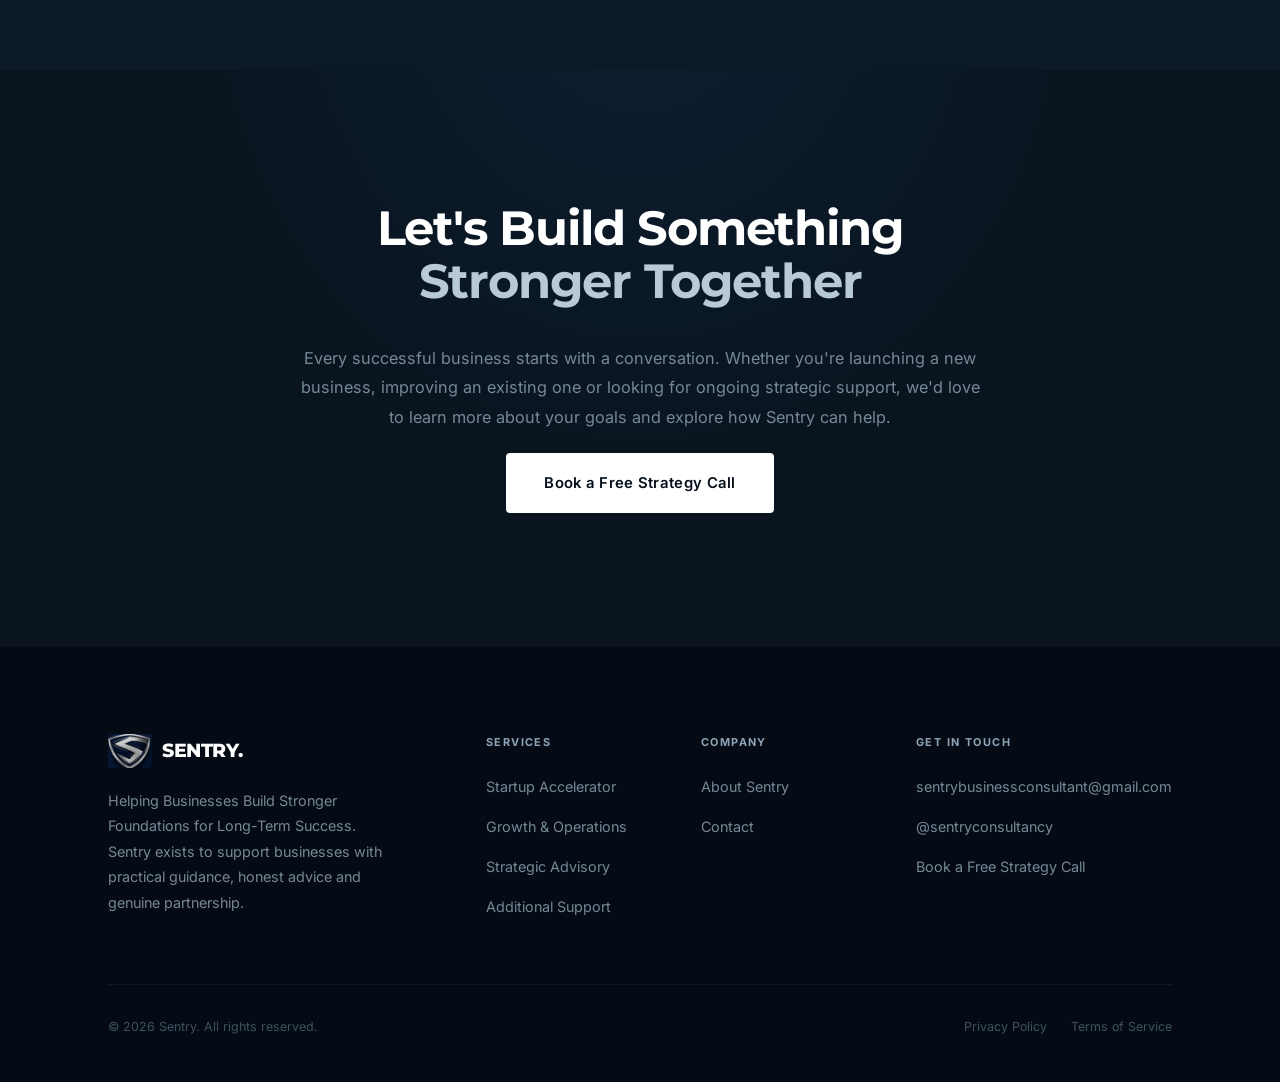
==== commit 5180a121: "Revertir logo en el header: restaurar versión anterior Co-Authored-By: Claude Sonnet 5.5 <noreply@an" ====
--- a/index.html
+++ b/index.html
@@ -17,11 +17,11 @@
 <body>
 
   <!-- ─── NAVIGATION ──────────────────────────────────────── -->
-  <nav id="navbar" class="navbar">
+  <nav id="navbar">
     <div class="nav-inner">
-      <a href="index.html" class="nav-logo logo">
+      <a href="index.html" class="nav-logo">
         <img src="imagen/logo.png" alt="Sentry" />
-        <span class="nav-logo-text title">Sentry Business Consultancy</span>
+        <span class="nav-logo-text">SENTRY<span>.</span></span>
       </a>
       <ul class="nav-links">
         <li><a href="index.html" class="active">Home</a></li>
--- a/assets/css/styles.css
+++ b/assets/css/styles.css
@@ -188,31 +188,6 @@
 }
 .nav-logo-text span { color: var(--silver); }
 
-/* Header: logo a la izquierda, título a la derecha */
-.navbar .logo {
-  display: flex;
-  align-items: center;
-  gap: 15px;
-}
-
-.navbar .logo img {
-  height: 55px;
-  width: auto;
-  opacity: 1;
-}
-
-.navbar .title {
-  font-size: 1.05rem;
-  letter-spacing: 0;
-  white-space: nowrap;
-}
-
-@media (max-width: 600px) {
-  .navbar .logo { gap: 10px; }
-  .navbar .logo img { height: 44px; }
-  .navbar .title { font-size: .85rem; white-space: normal; line-height: 1.2; }
-}
-
 .nav-links {
   display: flex;
   gap: 40px;
